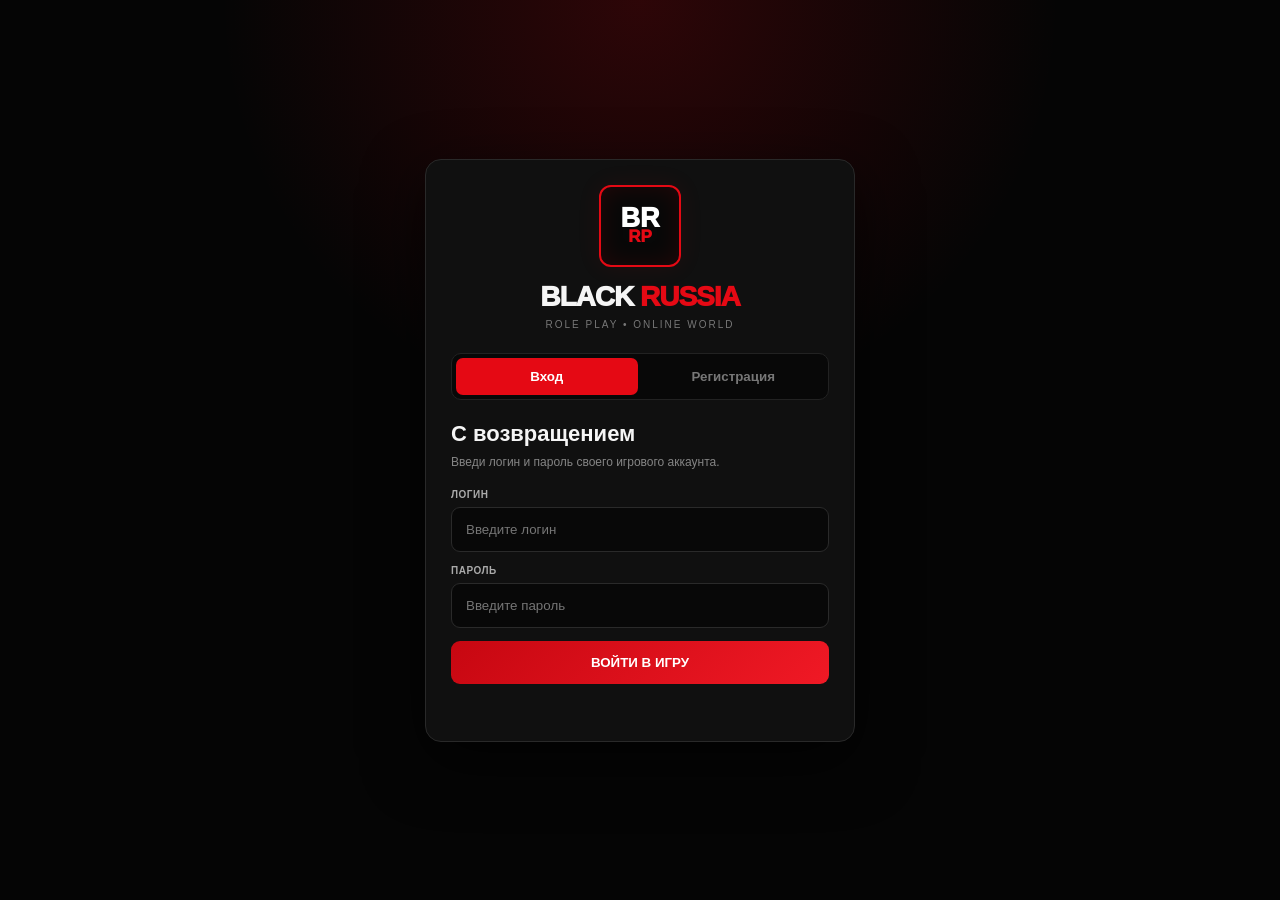
==== index.html @ b87235fe "Update index.html" ====
<!DOCTYPE html>
<html lang="ru">
<head>
<meta charset="UTF-8">
<meta name="viewport" content="width=device-width,initial-scale=1,maximum-scale=1,user-scalable=no">

<title>BLACK RUSSIA RP</title>

<style>
*{
    box-sizing:border-box;
    margin:0;
    padding:0;
    -webkit-tap-highlight-color:transparent
}

:root{
    --bg:#070707;
    --black:#0b0b0b;
    --panel:#111;
    --panel2:#171717;
    --panel3:#1d1d1d;
    --line:#292929;
    --red:#e50914;
    --red2:#ff2633;
    --white:#f5f5f5;
    --muted:#929292;
    --green:#31d47a;
    --yellow:#ffc928
}

body{
    font-family:Arial,Helvetica,sans-serif;
    background:#050505;
    color:var(--white);
    min-height:100vh
}

button,input{
    font-family:inherit
}

button{
    border:0;
    cursor:pointer
}

.hidden{
    display:none!important
}

/* ================= AUTH ================= */

#authScreen{
    min-height:100vh;
    display:flex;
    justify-content:center;
    align-items:center;
    padding:20px;

    background:
        radial-gradient(
            circle at 50% 0%,
            rgba(229,9,20,.18),
            transparent 38%
        ),
        #050505
}

.auth-box{
    width:100%;
    max-width:430px;
    padding:25px;

    background:#101010;
    border:1px solid #292929;
    border-radius:16px;

    box-shadow:0 20px 60px rgba(0,0,0,.65)
}

.logo-box{
    width:82px;
    height:82px;

    margin:0 auto 14px;

    display:flex;
    align-items:center;
    justify-content:center;

    border-radius:12px;

    background:#080808;
    border:2px solid var(--red);

    box-shadow:
        inset 0 0 25px rgba(229,9,20,.12),
        0 0 25px rgba(229,9,20,.08)
}

.logo-box div{
    text-align:center;
    line-height:.85
}

.logo-box .b{
    font-size:27px;
    font-weight:1000;
    color:#fff
}

.logo-box .r{
    font-size:17px;
    font-weight:1000;
    color:var(--red)
}

.logo{
    text-align:center;
    font-size:28px;
    font-weight:1000;
    letter-spacing:-1px
}

.logo span{
    color:var(--red)
}

.logo-sub{
    text-align:center;
    color:#777;
    font-size:10px;
    margin:6px 0 23px;
    letter-spacing:2px;
    text-transform:uppercase
}

.auth-tabs{
    display:flex;
    gap:5px;
    padding:4px;

    background:#080808;
    border:1px solid #222;
    border-radius:10px;

    margin-bottom:21px
}

.auth-tab{
    flex:1;
    padding:11px;

    border-radius:7px;

    background:transparent;
    color:#777;

    font-weight:800
}

.auth-tab.active{
    background:var(--red);
    color:#fff
}

.auth-title{
    font-size:22px;
    font-weight:900;
    margin-bottom:6px
}

.auth-desc{
    color:#858585;
    font-size:12px;
    line-height:1.5;
    margin-bottom:18px
}

.field{
    margin-bottom:13px
}

.field label{
    display:block;
    color:#aaa;
    font-size:10px;
    font-weight:bold;
    margin-bottom:7px;
    letter-spacing:.5px
}

.field input{
    width:100%;
    padding:14px;

    color:#fff;
    background:#080808;

    border:1px solid #2a2a2a;
    border-radius:9px;

    outline:none
}

.field input:focus{
    border-color:var(--red)
}

.primary-btn,
.secondary-btn{
    width:100%;
    color:#fff;
    border-radius:9px;
    font-weight:900
}

.primary-btn{
    padding:14px;
    background:linear-gradient(135deg,#c70711,#f01925)
}

.secondary-btn{
    padding:13px;
    background:#202020;
    border:1px solid #303030;
    font-weight:bold;
    margin-top:9px
}

.auth-message{
    min-height:20px;
    margin-top:12px;
    text-align:center;
    font-size:12px
}

/* ================= APP ================= */

#app{
    min-height:100vh;
    padding-bottom:76px
}

.topbar{
    height:62px;

    position:sticky;
    top:0;
    z-index:50;

    display:flex;
    align-items:center;
    justify-content:space-between;

    padding:0 13px;

    background:rgba(8,8,8,.96);
    border-bottom:1px solid #252525;

    backdrop-filter:blur(12px)
}

.top-logo{
    font-size:16px;
    font-weight:1000
}

.top-logo span{
    color:var(--red)
}

.server-status{
    display:flex;
    align-items:center;
    gap:6px;

    color:#888;
    font-size:10px
}

.online-dot{
    width:7px;
    height:7px;

    border-radius:50%;

    background:var(--green);

    box-shadow:0 0 8px var(--green)
}

.money-box{
    display:flex;
    gap:5px
}

.money{
    padding:6px 8px;

    background:#151515;
    border:1px solid #292929;
    border-radius:7px;

    font-size:9px;
    font-weight:bold
}

.money.cash{
    color:#53dd8a
}

.money.donate{
    color:var(--red2)
}

.page{
    display:none;

    max-width:1000px;
    margin:auto;
    padding:15px
}

.page.active{
    display:block
}

.page-title{
    font-size:25px;
    font-weight:1000
}

.page-subtitle{
    color:#777;
    font-size:11px;
    margin:4px 0 17px
}

.section-title{
    margin:21px 0 11px;
    font-size:16px;
    font-weight:900
}

/* ================= HOME ================= */

.hero{
    position:relative;
    overflow:hidden;

    padding:20px;

    background:
        linear-gradient(
            120deg,
            rgba(229,9,20,.16),
            transparent 55%
        ),
        #111;

    border:1px solid #292929;
    border-radius:14px
}

.hero:after{
    content:"RP";

    position:absolute;
    right:-10px;
    bottom:-35px;

    color:rgba(255,255,255,.025);

    font-size:120px;
    font-weight:1000
}

.hero-small{
    color:#777;
    font-size:10px;
    text-transform:uppercase;
    letter-spacing:1.3px
}

.hero-name{
    position:relative;
    z-index:1;

    margin:6px 0 10px;

    font-size:27px;
    font-weight:1000
}

.hero-name span{
    color:var(--red)
}

.stats-grid{
    display:grid;
    grid-template-columns:repeat(2,1fr);
    gap:9px;

    margin-top:12px
}

.stat-card{
    padding:14px;

    background:#111;
    border:1px solid #272727;
    border-radius:11px
}

.stat-label{
    color:#777;
    font-size:9px;
    margin-bottom:6px
}

.stat-value{
    font-size:17px;
    font-weight:900
}

.progress{
    height:5px;
    overflow:hidden;

    background:#292929;
    border-radius:20px;

    margin-top:9px
}

.progress div{
    width:0;
    height:100%;

    background:linear-gradient(
        90deg,
        #b90912,
        #ff2835
    )
}

.quick-grid{
    display:grid;
    grid-template-columns:repeat(3,1fr);
    gap:8px
}

.quick{
    padding:14px 6px;

    color:#fff;

    background:#111;
    border:1px solid #272727;
    border-radius:11px
}

.quick-icon{
    font-size:22px;
    margin-bottom:6px
}

.quick-name{
    font-size:10px;
    font-weight:bold
}

/* ================= CARDS ================= */

.cards{
    display:grid;
    grid-template-columns:repeat(2,1fr);
    gap:10px
}

.card{
    padding:15px;

    background:#111;
    border:1px solid #292929;
    border-radius:12px
}

.card-title{
    font-size:15px;
    font-weight:900
}

.card-desc{
    color:#777;
    font-size:11px;
    line-height:1.45;
    margin:7px 0 12px
}

.card-btn{
    width:100%;
    padding:10px;

    color:#fff;
    background:#222;

    border-radius:8px;

    font-size:11px;
    font-weight:bold
}

.card-btn.red{
    background:var(--red)
}

/* ================= GARAGE / SHOP ================= */

.car{
    margin-bottom:10px;
    overflow:hidden;

    background:#111;
    border:1px solid #292929;
    border-radius:13px
}

.car-image{
    height:125px;

    display:flex;
    align-items:center;
    justify-content:center;

    background:
        radial-gradient(
            circle,
            #353535,
            #161616 50%,
            #0b0b0b
        );

    font-size:65px
}

.car-body{
    padding:14px
}

.car-name{
    font-size:17px;
    font-weight:900
}

.car-meta{
    color:#777;
    font-size:10px;
    margin-top:5px
}

.car-buttons{
    display:flex;
    gap:6px;
    margin-top:11px
}

.car-buttons button{
    flex:1;
    padding:9px;

    color:#fff;
    background:#202020;

    border-radius:7px;

    font-size:10px;
    font-weight:bold
}

.shop-grid,
.case-grid,
.donate-grid{
    display:grid;
    grid-template-columns:repeat(2,1fr);
    gap:9px
}

.item{
    text-align:center;

    padding:15px;

    background:#111;
    border:1px solid #292929;
    border-radius:12px
}

.item-icon{
    font-size:34px
}

.item-name{
    margin-top:7px;
    font-size:12px;
    font-weight:900
}

.item-price{
    color:#55dc89;
    font-size:11px;
    margin:7px 0
}

.buy{
    width:100%;
    padding:9px;

    background:var(--red);
    color:#fff;

    border-radius:7px;

    font-size:10px;
    font-weight:900
}

/* ================= DONATE ================= */

.donate-banner{
    padding:24px;
    text-align:center;

    background:
        radial-gradient(
            circle,
            rgba(229,9,20,.18),
            transparent 65%
        ),
        #111;

    border:1px solid #432020;
    border-radius:14px
}

.donate-title{
    font-size:29px;
    font-weight:1000
}

.donate-title span{
    color:var(--red)
}

.donate-sub{
    color:#777;
    font-size:11px;
    margin-top:5px
}

.donate-grid{
    margin-top:12px
}

.donate-card{
    padding:17px;
    text-align:center;

    background:#111;
    border:1px solid #292929;
    border-radius:12px
}

.donate-card strong{
    display:block;
    color:var(--red);
    font-size:20px
}

.donate-card span{
    display:block;
    color:#777;
    font-size:10px;
    margin:5px 0 10px
}

.donate-card button,
.case button{
    width:100%;
    padding:9px;

    background:var(--red);
    color:#fff;

    border-radius:7px;

    font-size:10px;
    font-weight:900
}

/* ================= CASES ================= */

.case{
    padding:17px;
    text-align:center;

    background:
        linear-gradient(
            145deg,
            rgba(229,9,20,.09),
            transparent
        ),
        #111;

    border:1px solid #3b2222;
    border-radius:13px
}

.case-icon{
    font-size:42px
}

.case-name{
    font-size:14px;
    font-weight:900;
    margin:7px 0
}

.case-price{
    color:var(--red);
    font-size:11px;
    margin-bottom:10px
}

.case button{
    padding:10px;
    border-radius:8px
}

/* ================= MAP ================= */

.map{
    height:430px;

    position:relative;
    overflow:hidden;

    border:1px solid #292929;
    border-radius:14px;

    background:
        linear-gradient(
            30deg,
            transparent 48%,
            #292929 49%,
            #292929 51%,
            transparent 52%
        ),
        linear-gradient(
            -30deg,
            transparent 48%,
            #292929 49%,
            #292929 51%,
            transparent 52%
        ),
        #111;

    background-size:90px 90px
}

.map-road{
    position:absolute;

    background:#363636;
    border:2px solid #484848
}

.road1{
    width:130%;
    height:34px;
    left:-10%;
    top:43%;
    transform:rotate(-12deg)
}

.road2{
    width:34px;
    height:130%;
    left:47%;
    top:-10%;
    transform:rotate(7deg)
}

.map-point{
    position:absolute;

    width:42px;
    height:42px;

    display:flex;
    align-items:center;
    justify-content:center;

    border-radius:50%;

    background:var(--red);
    border:3px solid #080808;

    font-size:18px;

    box-shadow:0 4px 15px #000
}

.point1{left:18%;top:23%}
.point2{left:65%;top:25%}
.point3{left:29%;top:67%}
.point4{left:73%;top:69%}
.point5{left:46%;top:45%}

/* ================= CHAT ================= */

.chat-box{
    overflow:hidden;

    background:#0e0e0e;
    border:1px solid #292929;
    border-radius:13px
}

.chat-messages{
    height:430px;
    overflow-y:auto;
    padding:12px
}

.message{
    margin-bottom:10px
}

.message-name{
    color:var(--red);
    font-size:10px;
    font-weight:900
}

.message-text{
    display:inline-block;

    margin-top:3px;
    padding:8px 10px;

    background:#1a1a1a;

    border-radius:8px;

    font-size:11px
}

.chat-input{
    display:flex;
    gap:7px;
    padding:9px;

    border-top:1px solid #292929
}

.chat-input input{
    flex:1;
    min-width:0;

    padding:11px;

    color:#fff;
    background:#181818;

    border:1px solid #292929;
    border-radius:8px;

    outline:none
}

.chat-input button{
    width:48px;

    background:var(--red);
    color:#fff;

    border-radius:8px
}

/* ================= ONLINE ================= */

.online-card{
    display:flex;
    align-items:center;
    gap:11px;

    padding:12px;
    margin-bottom:7px;

    background:#111;
    border:1px solid #292929;
    border-radius:11px
}

.avatar{
    width:42px;
    height:42px;

    display:flex;
    align-items:center;
    justify-content:center;

    background:#202020;
    border-radius:50%;
    border:1px solid #3a3a3a;

    font-weight:900
}

.online-info{
    flex:1
}

.online-name{
    font-size:12px;
    font-weight:900
}

.online-status{
    color:var(--green);
    font-size:9px;
    margin-top:3px
}

.level{
    padding:5px 7px;

    background:#202020;
    color:#bbb;

    border-radius:6px;

    font-size:9px
}

/* ================= PROFILE ================= */

.profile-head{
    padding:20px;
    text-align:center;

    background:#111;
    border:1px solid #292929;
    border-radius:14px
}

.big-avatar{
    width:82px;
    height:82px;

    display:flex;
    align-items:center;
    justify-content:center;

    margin:auto;

    border-radius:50%;

    background:#202020;
    border:2px solid var(--red);

    font-size:30px;
    font-weight:1000
}

.profile-name{
    margin-top:10px;

    font-size:21px;
    font-weight:1000
}

.profile-id{
    color:#777;
    font-size:10px;
    margin-top:4px
}

.profile-row{
    display:flex;
    justify-content:space-between;

    padding:12px 0;

    border-bottom:1px solid #292929;

    font-size:12px
}

.profile-row:last-child{
    border-bottom:0
}

.profile-row span:last-child{
    color:#ccc
}

/* ================= NAV ================= */

.bottom-nav{
    position:fixed;
    bottom:0;
    left:0;
    right:0;

    z-index:100;

    height:68px;

    display:flex;
    justify-content:space-around;

    background:rgba(8,8,8,.98);
    border-top:1px solid #292929;

    backdrop-filter:blur(15px)
}

.nav-btn{
    flex:1;
    max-width:100px;

    display:flex;
    flex-direction:column;
    align-items:center;
    justify-content:center;
    gap:4px;

    background:transparent;
    color:#666;

    font-size:9px;
    font-weight:bold
}

.nav-icon{
    font-size:19px
}

.nav-btn.active{
    color:var(--red)
}

/* ================= MODAL / TOAST ================= */

.modal{
    position:fixed;
    inset:0;

    z-index:300;

    display:flex;
    align-items:flex-end;
    justify-content:center;

    padding:10px;

    background:rgba(0,0,0,.78)
}

.modal-box{
    width:100%;
    max-width:500px;
    max-height:85vh;
    overflow:auto;

    padding:20px;

    background:#121212;
    border:1px solid #363636;

    border-radius:17px 17px 9px 9px
}

.close{
    float:right;

    width:30px;
    height:30px;

    color:#fff;
    background:#292929;

    border-radius:50%
}

.modal-title{
    font-size:19px;
    font-weight:900;
    margin-bottom:8px
}

.modal-text{
    color:#888;
    font-size:11px;
    line-height:1.5;
    white-space:pre-line;
    margin-bottom:15px
}

.toast{
    position:fixed;

    left:50%;
    bottom:80px;
    z-index:500;

    transform:translateX(-50%) translateY(20px);

    padding:11px 15px;

    color:#fff;
    background:#191919;

    border:1px solid #383838;
    border-radius:9px;

    font-size:11px;

    opacity:0;
    pointer-events:none;

    transition:.25s
}

.toast.show{
    opacity:1;
    transform:translateX(-50%) translateY(0)
}

/* ================= DESKTOP ================= */

@media(min-width:700px){

    .bottom-nav{
        left:50%;
        right:auto;

        width:650px;

        transform:translateX(-50%);

        border:1px solid #292929;
        border-bottom:0;

        border-radius:13px 13px 0 0
    }

    .stats-grid{
        grid-template-columns:repeat(4,1fr)
    }

    .quick-grid{
        grid-template-columns:repeat(4,1fr)
    }

    .shop-grid,
    .case-grid{
        grid-template-columns:repeat(4,1fr)
    }
}
</style>
</head>

<body>

<!-- ================= AUTH ================= -->

<section id="authScreen">

<div class="auth-box">

<div class="logo-box">
    <div>
        <div class="b">BR</div>
        <div class="r">RP</div>
    </div>
</div>

<div class="logo">
    BLACK <span>RUSSIA</span>
</div>

<div class="logo-sub">
    Role Play • Online World
</div>

<div class="auth-tabs">

<button
    class="auth-tab active"
    id="loginTab"
    onclick="switchAuth('login')">
    Вход
</button>

<button
    class="auth-tab"
    id="registerTab"
    onclick="switchAuth('register')">
    Регистрация
</button>

</div>

<div id="loginForm">

<div class="auth-title">
    С возвращением
</div>

<div class="auth-desc">
    Введи логин и пароль своего игрового аккаунта.
</div>

<div class="field">
<label>ЛОГИН</label>
<input
    id="loginUsername"
    autocomplete="username"
    placeholder="Введите логин">
</div>

<div class="field">
<label>ПАРОЛЬ</label>
<input
    id="loginPassword"
    type="password"
    autocomplete="current-password"
    placeholder="Введите пароль">
</div>

<button
    class="primary-btn"
    onclick="loginAccount()">
    ВОЙТИ В ИГРУ
</button>

<div
    class="auth-message"
    id="loginMessage">
</div>

</div>

<div id="registerForm" class="hidden">

<div class="auth-title">
    Новый аккаунт
</div>

<div class="auth-desc">
    Укажи уникальный логин, настоящую почту и пароль.
    Каждый игрок получает отдельный профиль.
</div>

<div class="field">
<label>ИГРОВОЙ ЛОГИН</label>
<input
    id="regUsername"
    autocomplete="username"
    placeholder="Игровой ник">
</div>

<div class="field">
<label>ПОЧТА</label>
<input
    id="regEmail"
    type="email"
    autocomplete="email"
    placeholder="example@mail.com">
</div>

<div class="field">
<label>ПАРОЛЬ</label>
<input
    id="regPassword"
    type="password"
    autocomplete="new-password"
    placeholder="Минимум 6 символов">
</div>

<button
    class="primary-btn"
    onclick="registerAccount()">
    СОЗДАТЬ АККАУНТ
</button>

<div
    class="auth-message"
    id="registerMessage">
</div>

</div>

</div>
</section>


<!-- ================= APP ================= -->

<section id="app" class="hidden">

<header class="topbar">

<div class="top-logo">
    BLACK <span>RUSSIA</span>
</div>

<div class="server-status">
    <div class="online-dot"></div>
    <span id="onlineCount">0 онлайн</span>
</div>

<div class="money-box">

<div
    class="money cash"
    id="topCash">
    ₽ 0
</div>

<div
    class="money donate"
    id="topDonate">
    ♦ 0
</div>

</div>

</header>


<!-- ================= HOME ================= -->

<main
    id="homePage"
    class="page active">

<div class="hero">

<div class="hero-small">
    ДОБРО ПОЖАЛОВАТЬ НА СЕРВЕР
</div>

<div class="hero-name">
    <span id="homeName">Player</span>
</div>

<div class="hero-small">
    ТВОЯ ИСТОРИЯ НАЧИНАЕТСЯ ЗДЕСЬ
</div>

</div>


<div class="stats-grid">

<div class="stat-card">
<div class="stat-label">УРОВЕНЬ</div>
<div class="stat-value" id="homeLevel">1</div>

<div class="progress">
<div id="homeXpBar"></div>
</div>

</div>

<div class="stat-card">
<div class="stat-label">ОПЫТ</div>
<div class="stat-value" id="homeXP">0 XP</div>
</div>

<div class="stat-card">
<div class="stat-label">НАЛИЧНЫЕ</div>
<div class="stat-value" id="homeCash">₽ 0</div>
</div>

<div class="stat-card">
<div class="stat-label">БАНК</div>
<div class="stat-value" id="homeBank">₽ 0</div>
</div>

</div>


<div class="section-title">
    Быстрый доступ
</div>


<div class="quick-grid">

<!-- РАБОТЫ -->

<button
    class="quick"
    onclick="window.location.href='jobs.html'">

<div class="quick-icon">
    💼
</div>

<div class="quick-name">
    Работы
</div>

</button>


<!-- ГАРАЖ -->

<button
    class="quick"
    onclick="openPage('garage')">

<div class="quick-icon">
    🚗
</div>

<div class="quick-name">
    Гараж
</div>

</button>


<!-- МАГАЗИН -->

<button
    class="quick"
    onclick="openPage('shop')">

<div class="quick-icon">
    🏪
</div>

<div class="quick-name">
    Магазин
</div>

</button>


<!-- КАРТА -->

<button
    class="quick"
    onclick="openPage('map')">

<div class="quick-icon">
    🗺️
</div>

<div class="quick-name">
    Карта
</div>

</button>


<!-- КЕЙСЫ -->

<button
    class="quick"
    onclick="openPage('cases')">

<div class="quick-icon">
    🎁
</div>

<div class="quick-name">
    Кейсы
</div>

</button>


<!-- ЧАТ -->

<button
    class="quick"
    onclick="openPage('chat')">

<div class="quick-icon">
    💬
</div>

<div class="quick-name">
    Чат
</div>

</button>


<!-- КАЗИНО -->

<button
    class="quick"
    onclick="window.location.href='casino.html'">

<div class="quick-icon">
    🎰
</div>

<div class="quick-name">
    Казино
</div>

</button>

</div>


<div class="section-title">
    Твой прогресс
</div>

<div class="card">

<div class="card-title">
    Следующий уровень
</div>

<div class="card-desc">
    Работай, выполняй задания и участвуй в жизни города.
</div>

<div class="progress">
    <div id="bigXpBar"></div>
</div>

<div
    id="xpText"
    style="margin-top:8px;color:#777;font-size:10px">
    0 / 100 XP
</div>

</div>

</main>


<!-- ================= GARAGE ================= -->

<main
    id="garagePage"
    class="page">

<div class="page-title">
    Гараж
</div>

<div class="page-subtitle">
    Транспорт твоего персонажа.
</div>

<div id="garageContainer"></div>

</main>


<!-- ================= SHOP ================= -->

<main
    id="shopPage"
    class="page">

<div class="page-title">
    Магазин
</div>

<div class="page-subtitle">
    Предметы и полезные вещи.
</div>

<div
    class="shop-grid"
    id="shopContainer">
</div>

</main>


<!-- ================= MAP ================= -->

<main
    id="mapPage"
    class="page">

<div class="page-title">
    Карта города
</div>

<div class="page-subtitle">
    Основные места игрового мира.
</div>

<div class="map">

<div class="map-road road1"></div>
<div class="map-road road2"></div>

<button
    class="map-point point1"
    onclick="toast('🏦 Банк')">
    🏦
</button>

<button
    class="map-point point2"
    onclick="toast('🚗 Автосалон')">
    🚗
</button>

<button
    class="map-point point3"
    onclick="toast('💼 Центр занятости')">
    💼
</button>

<button
    class="map-point point4"
    onclick="toast('🎁 Игровой центр')">
    🎁
</button>

<button
    class="map-point point5"
    onclick="toast('🏙️ Центральная площадь')">
    🏙️
</button>

</div>

</main>


<!-- ================= CASES ================= -->

<main
    id="casesPage"
    class="page">

<div class="page-title">
    Кейсы
</div>

<div class="page-subtitle">
    Открывай кейсы за донат.
</div>

<div class="case-grid">

<div class="case">

<div class="case-icon">
    🎁
</div>

<div class="case-name">
    Обычный кейс
</div>

<div class="case-price">
    ♦ 10
</div>

<button onclick="openCase(10,'Обычный кейс')">
    ОТКРЫТЬ
</button>

</div>


<div class="case">

<div class="case-icon">
    🔥
</div>

<div class="case-name">
    Премиум кейс
</div>

<div class="case-price">
    ♦ 25
</div>

<button onclick="openCase(25,'Премиум кейс')">
    ОТКРЫТЬ
</button>

</div>


<div class="case">

<div class="case-icon">
    👑
</div>

<div class="case-name">
    VIP кейс
</div>

<div class="case-price">
    ♦ 50
</div>

<button onclick="openCase(50,'VIP кейс')">
    ОТКРЫТЬ
</button>

</div>


<div class="case">

<div class="case-icon">
    💎
</div>

<div class="case-name">
    Алмазный кейс
</div>

<div class="case-price">
    ♦ 100
</div>

<button onclick="openCase(100,'Алмазный кейс')">
    ОТКРЫТЬ
</button>

</div>

</div>

</main>


<!-- ================= DONATE ================= -->

<main
    id="donatePage"
    class="page">

<div class="page-title">
    Донат
</div>

<div class="page-subtitle">
    Премиальная валюта сервера.
</div>

<div class="donate-banner">

<div class="donate-title">
    BLACK <span>DONATE</span>
</div>

<div class="donate-sub">
    Текущий баланс:
    <b id="donateBalance">0</b> ♦
</div>

</div>

<div class="donate-grid">

<div class="donate-card">
<strong>♦ 100</strong>
<span>Стартовый набор</span>
<button onclick="buyDonate(100)">
    ПОЛУЧИТЬ
</button>
</div>

<div class="donate-card">
<strong>♦ 500</strong>
<span>Большой набор</span>
<button onclick="buyDonate(500)">
    ПОЛУЧИТЬ
</button>
</div>

<div class="donate-card">
<strong>♦ 1000</strong>
<span>Премиум набор</span>
<button onclick="buyDonate(1000)">
    ПОЛУЧИТЬ
</button>
</div>

<div class="donate-card">
<strong>♦ 5000</strong>
<span>VIP набор</span>
<button onclick="buyDonate(5000)">
    ПОЛУЧИТЬ
</button>
</div>

</div>

</main>


<!-- ================= CHAT ================= -->

<main
    id="chatPage"
    class="page">

<div class="page-title">
    Общий чат
</div>

<div class="page-subtitle">
    Сообщения игроков сервера.
</div>

<div class="chat-box">

<div
    class="chat-messages"
    id="chatMessages">
</div>

<div class="chat-input">

<input
    id="chatInput"
    maxlength="150"
    placeholder="Написать сообщение..."
    onkeydown="if(event.key==='Enter')sendChat()">

<button onclick="sendChat()">
    ➤
</button>

</div>

</div>

</main>


<!-- ================= ONLINE ================= -->

<main
    id="onlinePage"
    class="page">

<div class="page-title">
    Игроки онлайн
</div>

<div class="page-subtitle">
    Игроки, которые сейчас находятся на сервере.
</div>

<div id="onlineContainer"></div>

</main>


<!-- ================= PROFILE ================= -->

<main
    id="profilePage"
    class="page">

<div class="page-title">
    Профиль
</div>

<div class="page-subtitle">
    Информация о персонаже.
</div>

<div class="profile-head">

<div
    class="big-avatar"
    id="profileAvatar">
    P
</div>

<div
    class="profile-name"
    id="profileName">
    Player
</div>

<div
    class="profile-id"
    id="profileId">
    ID
</div>

<div
    class="profile-row"
    style="margin-top:15px">

<span>Уровень</span>
<span id="profileLevel">1</span>

</div>

<div class="profile-row">
<span>Опыт</span>
<span id="profileXP">0 XP</span>
</div>

<div class="profile-row">
<span>Наличные</span>
<span id="profileCash">₽ 0</span>
</div>

<div class="profile-row">
<span>Банк</span>
<span id="profileBank">₽ 0</span>
</div>

<div class="profile-row">
<span>Донат</span>
<span id="profileDonate">♦ 0</span>
</div>

<div class="profile-row">
<span>Работа</span>
<span id="profileJob">Безработный</span>
</div>

<div class="profile-row">
<span>Регистрация</span>
<span id="profileDate">—</span>
</div>

</div>

<button
    class="secondary-btn"
    onclick="logout()"
    style="margin-top:12px">

    ВЫЙТИ ИЗ АККАУНТА

</button>

</main>


<!-- ================= BOTTOM NAV ================= -->

<nav class="bottom-nav">

<button
    class="nav-btn active"
    data-page="home"
    onclick="openPage('home')">

<div class="nav-icon">
    🏠
</div>

Главная

</button>


<!-- РАБОТЫ ОТДЕЛЬНО -->

<button
    class="nav-btn"
    onclick="window.location.href='jobs.html'">

<div class="nav-icon">
    💼
</div>

Работа

</button>


<button
    class="nav-btn"
    data-page="garage"
    onclick="openPage('garage')">

<div class="nav-icon">
    🚗
</div>

Гараж

</button>


<button
    class="nav-btn"
    data-page="chat"
    onclick="openPage('chat')">

<div class="nav-icon">
    💬
</div>

Чат

</button>


<button
    class="nav-btn"
    data-page="profile"
    onclick="openPage('profile')">

<div class="nav-icon">
    👤
</div>

Профиль

</button>

</nav>

</section>


<!-- ================= MODAL ================= -->

<div
    id="modal"
    class="modal hidden"
    onclick="if(event.target===this)closeModal()">

<div class="modal-box">

<button
    class="close"
    onclick="closeModal()">
    ×
</button>

<div
    class="modal-title"
    id="modalTitle">
    Информация
</div>

<div
    class="modal-text"
    id="modalText">
</div>

<button
    class="primary-btn"
    onclick="closeModal()">

    ПОНЯТНО

</button>

</div>

</div>


<div
    class="toast"
    id="toast">
    Готово
</div>


<script>

/* ================= SUPABASE ================= */

const SUPABASE_URL =
"https://qzswnoeglovfpgrzpnio.supabase.co";

const SUPABASE_KEY =
"sb_publishable_k_mSqLmEL-OMvM5x7slx7w_EqR0HXqY";


let currentUser = null;
let currentAuthUser = null;
let chatChannel = null;
let toastTimer = null;


/* ================= FETCH ================= */

async function supabaseFetch(path,options={}){

    const r = await fetch(
        SUPABASE_URL + path,
        {
            ...options,

            headers:{
                apikey:SUPABASE_KEY,
                Authorization:"Bearer "+SUPABASE_KEY,
                "Content-Type":"application/json",
                ...(options.headers||{})
            }
        }
    );

    const t = await r.text();

    let d = null;

    try{
        d = t ? JSON.parse(t) : null;
    }catch(e){
        d = t;
    }

    if(!r.ok){

        throw new Error(
            typeof d === "string"
            ? d
            : JSON.stringify(d)
        );

    }

    return d;
}


/* ================= REGISTER ================= */

async function registerAccount(){

    const username =
        document.getElementById("regUsername").value.trim();

    const email =
        document.getElementById("regEmail").value.trim();

    const password =
        document.getElementById("regPassword").value;

    const message =
        document.getElementById("registerMessage");

    message.style.color="#ff4b55";

    message.textContent="Создаём аккаунт...";


    if(username.length<3)
        return message.textContent=
        "Логин должен содержать минимум 3 символа.";


    if(!/^[a-zA-Z0-9_]+$/.test(username))
        return message.textContent=
        "Логин: только латинские буквы, цифры и _.";


    if(!email.includes("@"))
        return message.textContent=
        "Введите настоящую почту.";


    if(password.length<6)
        return message.textContent=
        "Пароль должен содержать минимум 6 символов.";


    try{

        const e =
        await supabaseFetch(
            "/rest/v1/profiles?select=id&username=ilike."
            +encodeURIComponent(username)
            +"&limit=1"
        );


        if(e?.length)
            return message.textContent=
            "Такой игровой логин уже занят.";


        const r =
        await supabaseFetch(
            "/auth/v1/signup",
            {
                method:"POST",

                headers:{
                    apikey:SUPABASE_KEY,
                    Authorization:"Bearer "+SUPABASE_KEY
                },

                body:JSON.stringify({
                    email,
                    password,
                    data:{
                        username
                    }
                })
            }
        );


        if(r?.access_token){

            saveSession(
                r.access_token,
                r.refresh_token
            );

            message.style.color="var(--green)";
            message.textContent="Аккаунт создан!";

            return loadSession();

        }


        message.style.color="#ffc928";

        message.textContent=
        "Аккаунт создан. Проверь почту для подтверждения.";

    }catch(e){

        console.error(e);

        message.textContent=
        "Ошибка регистрации: "
        +cleanError(e.message);

    }

}


/* ================= LOGIN ================= */

async function loginAccount(){

    const username =
        document.getElementById("loginUsername").value.trim();

    const password =
        document.getElementById("loginPassword").value;

    const message =
        document.getElementById("loginMessage");


    message.style.color="#ff4b55";


    if(!username||!password)
        return message.textContent=
        "Введите логин и пароль.";


    message.textContent="Выполняется вход...";


    try{

        const r =
        await supabaseFetch(
            "/rest/v1/rpc/get_login_email",
            {
                method:"POST",

                body:JSON.stringify({
                    p_username:username
                })
            }
        );


        if(!r)
            return message.textContent=
            "Аккаунт с таким логином не найден.";


        const email =
            typeof r==="string"
            ? r
            : r.email;


        if(!email)
            return message.textContent=
            "Не удалось найти почту аккаунта.";


        const a =
        await supabaseFetch(
            "/auth/v1/token?grant_type=password",
            {
                method:"POST",

                headers:{
                    apikey:SUPABASE_KEY,
                    Authorization:"Bearer "+SUPABASE_KEY
                },

                body:JSON.stringify({
                    email,
                    password
                })
            }
        );


        if(!a.access_token)
            return message.textContent=
            "Не удалось выполнить вход.";


        saveSession(
            a.access_token,
            a.refresh_token
        );


        message.style.color="var(--green)";
        message.textContent="Вход выполнен.";


        await loadSession();

    }catch(e){

        console.error(e);

        message.textContent=
        "Ошибка входа: "
        +cleanError(e.message);

    }

}


/* ================= SESSION ================= */

function saveSession(a,r){

    localStorage.setItem(
        "brp_access_token",
        a||""
    );

    localStorage.setItem(
        "brp_refresh_token",
        r||""
    );

}


function clearSession(){

    localStorage.removeItem(
        "brp_access_token"
    );

    localStorage.removeItem(
        "brp_refresh_token"
    );

}


/* ================= LOAD SESSION ================= */

async function loadSession(){

    const token =
        localStorage.getItem(
            "brp_access_token"
        );


    if(!token)
        return showAuth();


    try{

        currentAuthUser =
        await supabaseFetch(
            "/auth/v1/user",
            {
                headers:{
                    apikey:SUPABASE_KEY,
                    Authorization:"Bearer "+token
                }
            }
        );


        await loadProfile();

        showApp();

        startRealtime();

    }catch(e){

        console.error(e);

        clearSession();

        showAuth();

    }

}


/* ================= PROFILE ================= */

async function loadProfile(){

    const token =
        localStorage.getItem(
            "brp_access_token"
        );


    const rows =
        await supabaseFetch(
            "/rest/v1/profiles?id=eq."
            +encodeURIComponent(currentAuthUser.id)
            +"&select=*",
            {
                headers:{
                    apikey:SUPABASE_KEY,
                    Authorization:"Bearer "+token
                }
            }
        );


    if(!rows?.length)
        throw new Error(
            "Профиль игрока не найден."
        );


    currentUser=rows[0];

    renderAll();

}


async function refreshProfile(){

    if(!currentAuthUser)
        return;


    try{

        await loadProfile();

    }catch(e){

        console.error(e);

    }

}


/* ================= AUTH UI ================= */

function showAuth(){

    document
        .getElementById("authScreen")
        .classList.remove("hidden");

    document
        .getElementById("app")
        .classList.add("hidden");

}


function showApp(){

    document
        .getElementById("authScreen")
        .classList.add("hidden");

    document
        .getElementById("app")
        .classList.remove("hidden");

}


function switchAuth(type){

    const l =
        document.getElementById("loginForm");

    const r =
        document.getElementById("registerForm");

    const lt =
        document.getElementById("loginTab");

    const rt =
        document.getElementById("registerTab");

    const x =
        type==="login";


    l.classList.toggle("hidden",!x);
    r.classList.toggle("hidden",x);

    lt.classList.toggle("active",x);
    rt.classList.toggle("active",!x);

}


/* ================= RENDER ================= */

function renderAll(){

    if(!currentUser)
        return;


    const p=currentUser;


    const set=(id,v)=>{

        const e =
            document.getElementById(id);

        if(e)
            e.textContent=v;

    };


    set("homeName",p.username);

    set("homeLevel",p.level);

    set("homeXP",p.xp+" XP");

    set("homeCash",money(p.cash));

    set("homeBank",money(p.bank));


    set(
        "topCash",
        "₽ "+number(p.cash)
    );

    set(
        "topDonate",
        "♦ "+number(p.donate)
    );


    set(
        "profileName",
        p.username
    );


    set(
        "profileAvatar",
        p.username.charAt(0).toUpperCase()
    );


    set(
        "profileId",
        "ID: "+p.id
    );


    set(
        "profileLevel",
        p.level
    );


    set(
        "profileXP",
        p.xp+" XP"
    );


    set(
        "profileCash",
        money(p.cash)
    );


    set(
        "profileBank",
        money(p.bank)
    );


    set(
        "profileDonate",
        "♦ "+number(p.donate)
    );


    set(
        "profileJob",
        p.job||"Безработный"
    );


    set(
        "profileDate",
        p.created_at
        ?new Date(p.created_at)
            .toLocaleDateString("ru-RU")
        :"—"
    );


    set(
        "donateBalance",
        number(p.donate)
    );


    const need =
        xpForLevel(
            Number(p.level)
        );


    const percent =
        Math.min(
            100,
            Number(p.xp)/need*100
        );


    document
        .getElementById("homeXpBar")
        .style.width=percent+"%";


    document
        .getElementById("bigXpBar")
        .style.width=percent+"%";


    set(
        "xpText",
        p.xp+" / "+need+" XP"
    );


    renderGarage();

    renderShop();

}


const number =
v=>Number(v||0)
    .toLocaleString("ru-RU");


const money =
v=>"₽ "+number(v);


const xpForLevel =
l=>100+(l-1)*75;


/* ================= GARAGE ================= */

function renderGarage(){

    const c =
        document.getElementById(
            "garageContainer"
        );


    if(!c)
        return;


    const cars=[
        ["Lada Priora","🚘",87,96],
        ["VAZ 2107","🚗",62,91]
    ];


    c.innerHTML="";


    cars.forEach(x=>{

        const d =
            document.createElement("div");


        d.className="car";


        d.innerHTML=`

<div class="car-image">
    ${x[1]}
</div>

<div class="car-body">

<div class="car-name">
    ${x[0]}
</div>

<div class="car-meta">
    Топливо: ${x[2]}%
    ·
    Состояние: ${x[3]}%
</div>

<div class="car-buttons">

<button
    onclick="toast('⛽ Автомобиль заправлен')">
    ⛽ Заправить
</button>

<button
    onclick="toast('🔧 Автомобиль исправен')">
    🔧 Ремонт
</button>

<button
    onclick="toast('🚗 Вы выехали в город')">
    🚗 Ехать
</button>

</div>

</div>

`;


        c.appendChild(d);

    });

}


/* ================= SHOP ================= */

const shopItems=[

    ["🍔","Бургер",350],
    ["🥤","Газировка",180],
    ["☕","Кофе",250],
    ["📱","Телефон",12500],
    ["🎧","Наушники",6500],
    ["🧰","Ремкомплект",3200],
    ["🎒","Рюкзак",4500],
    ["🧥","Куртка",7200]

];


function renderShop(){

    const c =
        document.getElementById(
            "shopContainer"
        );


    if(!c)
        return;


    c.innerHTML="";


    shopItems.forEach((x,i)=>{

        const d =
            document.createElement("div");


        d.className="item";


        d.innerHTML=`

<div class="item-icon">
    ${x[0]}
</div>

<div class="item-name">
    ${x[1]}
</div>

<div class="item-price">
    ₽${number(x[2])}
</div>

<button
    class="buy"
    onclick="buyItem(${i})">
    КУПИТЬ
</button>

`;


        c.appendChild(d);

    });

}


function buyItem(i){

    const x=shopItems[i];

    if(!x)
        return;


    if(Number(currentUser.cash)<x[2])
        return toast(
            "Недостаточно денег."
        );


    toast(
        x[0]+" "+x[1]+" добавлен."
    );

}


/* ================= DONATE ================= */

function buyDonate(){

    openModal(
        "♦ Донат",

        "Платёжная система ещё не подключена.\n\n"+
        "Сейчас это интерфейс донат-магазина. "+
        "Реальную оплату подключим отдельно через платёжный сервис."
    );

}


/* ================= CASES ================= */

function openCase(price,name){

    if(
        Number(currentUser.donate)<price
    )
        return toast(
            "Недостаточно доната."
        );


    const rewards=[

        ["50 000 ₽",50000],
        ["25 000 ₽",25000],
        ["10 000 ₽",10000],
        ["5 000 ₽",5000],
        ["100 ♦",0],
        ["Особый приз",100000]

    ];


    const r =
        rewards[
            Math.floor(
                Math.random()*rewards.length
            )
        ];


    openModal(
        "🎁 "+name,

        "Кейс открыт!\n\n"+
        "Выпало:\n"+
        r[0]+
        "\n\n"+
        "Серверная выдача награды будет добавлена отдельной RPC."
    );

}


/* ================= CHAT ================= */

async function loadChat(){

    const token =
        localStorage.getItem(
            "brp_access_token"
        );


    try{

        renderChat(

            await supabaseFetch(
                "/rest/v1/chat_messages?select=*&order=created_at.asc&limit=100",
                {
                    headers:{
                        apikey:SUPABASE_KEY,
                        Authorization:"Bearer "+token
                    }
                }
            )||[]

        );

    }catch(e){

        console.error(
            "Chat load:",
            e
        );

        renderChat([]);

    }

}


function renderChat(messages){

    const b =
        document.getElementById(
            "chatMessages"
        );


    if(!b)
        return;


    b.innerHTML="";


    if(!messages.length){

        b.innerHTML=`

<div class="message">

<div class="message-name">
    SERVER
</div>

<div class="message-text">
    Добро пожаловать в общий чат!
</div>

</div>

`;

        return;

    }


    messages.forEach(m=>{

        const d =
            document.createElement("div");


        d.className="message";


        d.innerHTML=`

<div class="message-name">
    ${escapeHTML(m.username||"Player")}
</div>

<div class="message-text">
    ${escapeHTML(m.message||m.text||"")}
</div>

`;


        b.appendChild(d);

    });


    b.scrollTop=b.scrollHeight;

}


async function sendChat(){

    const i =
        document.getElementById(
            "chatInput"
        );


    const text =
        i.value.trim();


    if(!text||text.length>150)
        return;


    try{

        await supabaseFetch(
            "/rest/v1/chat_messages",
            {
                method:"POST",

                headers:{
                    apikey:SUPABASE_KEY,
                    Authorization:
                    "Bearer "+
                    localStorage.getItem(
                        "brp_access_token"
                    ),

                    Prefer:"return=minimal"
                },

                body:JSON.stringify({
                    username:currentUser.username,
                    message:text
                })
            }
        );


        i.value="";

        await loadChat();

    }catch(e){

        console.error(e);

        toast(
            "❌ Не удалось отправить сообщение."
        );

    }

}


/* ================= REALTIME ================= */

function startRealtime(){

    if(chatChannel)
        return;


    const ref =
        SUPABASE_URL
        .replace("https://","")
        .replace(".supabase.co","");


    try{

        chatChannel =
        new WebSocket(

            "wss://"+
            ref+
            ".supabase.co/realtime/v1/websocket?apikey="+
            encodeURIComponent(SUPABASE_KEY)+
            "&vsn=1.0.0"

        );


        chatChannel.onopen=()=>{

            console.log(
                "Realtime connected"
            );

            updateOnline();

        };


        chatChannel.onmessage=e=>{

            try{

                if(
                    JSON.parse(e.data).event
                    ==="INSERT"
                )
                    loadChat();

            }catch(x){}

        };


        chatChannel.onerror=()=>{

            console.log(
                "Realtime error"
            );

        };


    }catch(e){

        console.error(e);

    }


    setInterval(
        loadChat,
        5000
    );

}


/* ================= ONLINE ================= */

async function updateOnline(){

    try{

        await supabaseFetch(
            "/rest/v1/online_players",
            {
                method:"POST",

                headers:{
                    apikey:SUPABASE_KEY,

                    Authorization:
                    "Bearer "+
                    localStorage.getItem(
                        "brp_access_token"
                    ),

                    Prefer:
                    "resolution=merge-duplicates"
                },

                body:JSON.stringify({

                    id:currentAuthUser.id,

                    username:currentUser.username,

                    online:true,

                    last_seen:
                    new Date().toISOString()

                })
            }
        );

    }catch(e){

        console.log(
            "Online heartbeat unavailable"
        );

    }

}


async function loadOnline(){

    const c =
        document.getElementById(
            "onlineContainer"
        );


    if(!c)
        return;


    try{

        const list =
        await supabaseFetch(
            "/rest/v1/online_players?select=*&online=eq.true&order=last_seen.desc&limit=50",
            {
                headers:{
                    apikey:SUPABASE_KEY,
                    Authorization:
                    "Bearer "+
                    localStorage.getItem(
                        "brp_access_token"
                    )
                }
            }
        )||[];


        document
            .getElementById(
                "onlineCount"
            )
            .textContent=
            list.length+
            " онлайн";


        c.innerHTML="";


        list.forEach(p=>{

            const d =
                document.createElement("div");


            d.className=
                "online-card";


            d.innerHTML=`

<div class="avatar">
    ${escapeHTML(
        (p.username||"P")
        .charAt(0)
        .toUpperCase()
    )}
</div>

<div class="online-info">

<div class="online-name">
    ${escapeHTML(
        p.username||"Player"
    )}
</div>

<div class="online-status">
    ● В игре
</div>

</div>

<div class="level">
    ONLINE
</div>

`;


            c.appendChild(d);

        });


    }catch(e){

        document
            .getElementById(
                "onlineCount"
            )
            .textContent=
            "1 онлайн";


        c.innerHTML=`

<div class="online-card">

<div class="avatar">
    ${escapeHTML(
        currentUser.username
        .charAt(0)
        .toUpperCase()
    )}
</div>

<div class="online-info">

<div class="online-name">
    ${escapeHTML(
        currentUser.username
    )}
</div>

<div class="online-status">
    ● В игре
</div>

</div>

<div class="level">
    ONLINE
</div>

</div>

`;

    }

}


/* ================= PAGE ================= */

function openPage(page){

    [
        "home",
        "garage",
        "shop",
        "map",
        "cases",
        "donate",
        "chat",
        "online",
        "profile"
    ].forEach(n=>{

        const e =
            document.getElementById(
                n+"Page"
            );


        if(e)
            e.classList.toggle(
                "active",
                n===page
            );

    });


    document
        .querySelectorAll(".nav-btn")
        .forEach(b=>{

            b.classList.toggle(
                "active",
                b.dataset.page===page
            );

        });


    window.scrollTo({
        top:0,
        behavior:"smooth"
    });


    if(page==="chat")
        loadChat();


    if(page==="online")
        loadOnline();

}


/* ================= LOGOUT ================= */

async function logout(){

    try{

        if(currentAuthUser){

            await supabaseFetch(

                "/rest/v1/online_players?id=eq."
                +encodeURIComponent(
                    currentAuthUser.id
                ),

                {
                    method:"PATCH",

                    headers:{
                        apikey:SUPABASE_KEY,
                        Authorization:
                        "Bearer "+
                        localStorage.getItem(
                            "brp_access_token"
                        )
                    },

                    body:JSON.stringify({
                        online:false
                    })
                }

            );

        }

    }catch(e){}


    clearSession();

    currentUser=null;
    currentAuthUser=null;


    if(chatChannel){

        try{
            chatChannel.close()
        }catch(e){}

        chatChannel=null;

    }


    showAuth();

    switchAuth("login");

}


/* ================= MODAL ================= */

function openModal(title,text){

    document
        .getElementById("modalTitle")
        .textContent=title;


    document
        .getElementById("modalText")
        .textContent=text;


    document
        .getElementById("modal")
        .classList.remove("hidden");

}


function closeModal(){

    document
        .getElementById("modal")
        .classList.add("hidden");

}


/* ================= TOAST ================= */

function toast(text){

    const e =
        document.getElementById(
            "toast"
        );


    e.textContent=text;

    e.classList.add("show");


    clearTimeout(toastTimer);


    toastTimer =
        setTimeout(
            ()=>{
                e.classList.remove(
                    "show"
                )
            },
            2300
        );

}


/* ================= SECURITY ================= */

function escapeHTML(v){

    return String(v)

        .replaceAll(
            "&",
            "&amp;"
        )

        .replaceAll(
            "<",
            "&lt;"
        )

        .replaceAll(
            ">",
            "&gt;"
        )

        .replaceAll(
            '"',
            "&quot;"
        )

        .replaceAll(
            "'",
            "&#039;"
        );

}


/* ================= ERRORS ================= */

function cleanError(t){

    if(!t)
        return "Неизвестная ошибка";


    if(
        t.includes(
            "Invalid API key"
        )
    )
        return "Неверный Supabase API key.";


    if(
        t.includes(
            "Invalid login credentials"
        )
    )
        return "Неверный логин или пароль.";


    if(
        t.includes(
            "Email not confirmed"
        )
    )
        return "Почта ещё не подтверждена.";


    if(
        t.includes(
            "User already registered"
        )
    )
        return "Такая почта уже зарегистрирована.";


    if(
        t.includes(
            "duplicate key"
        )
    )
        return "Такой логин уже занят.";


    return t
        .replace(/[{}\[\]"]/g,"")
        .substring(0,250);

}


/* ================= START ================= */

document.addEventListener(
    "DOMContentLoaded",
    async()=>{

        try{

            await loadSession();

        }catch(e){

            console.error(e);

            showAuth();

        }


        setInterval(
            async()=>{

                if(currentUser){

                    await updateOnline();

                    await loadOnline();

                }

            },
            15000
        );

    }
);

</script>

</body>
</html>
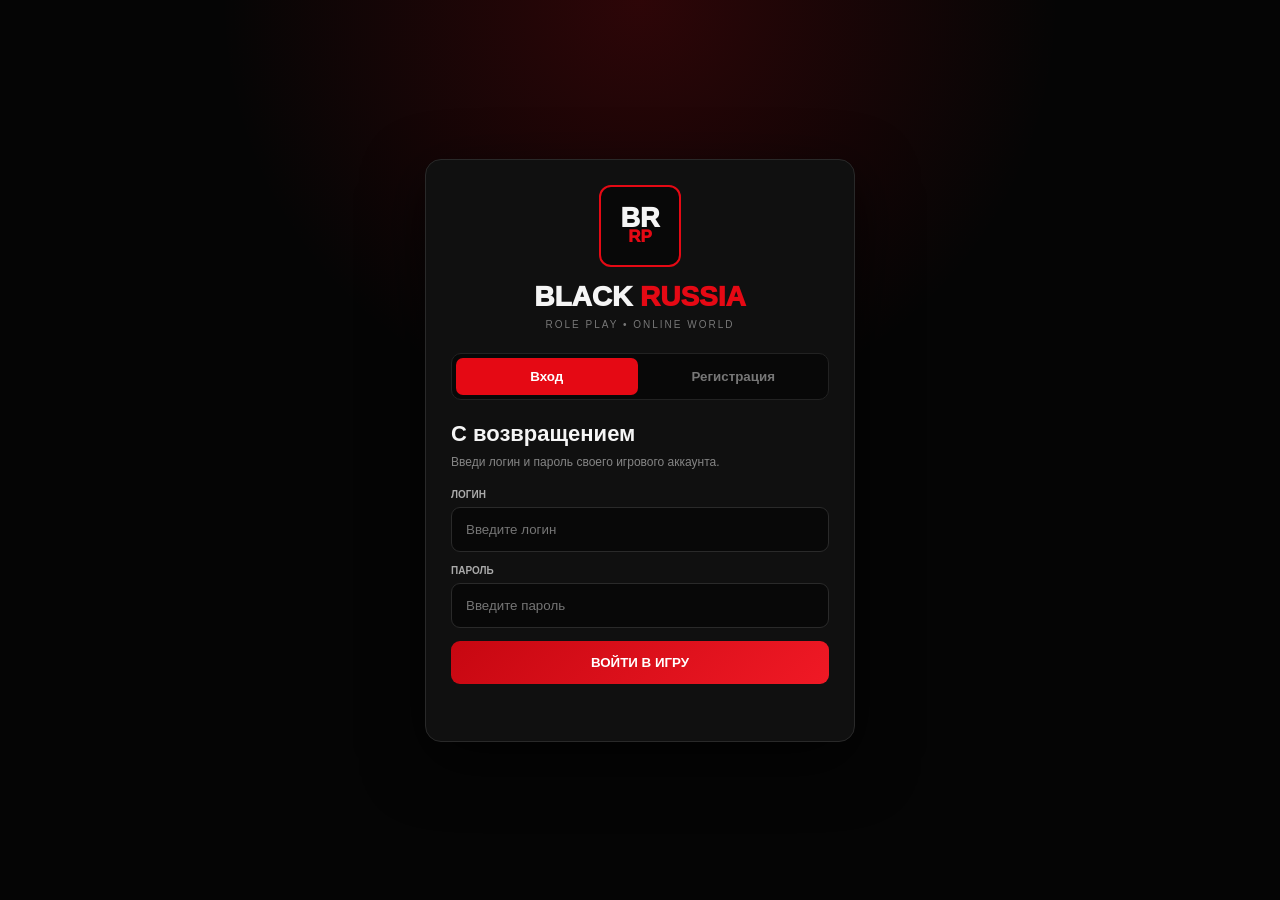
==== commit 26837640: "Update index.html" ====
--- a/index.html
+++ b/index.html
@@ -7,810 +7,265 @@
 <title>BLACK RUSSIA RP</title>
 
 <style>
-*{
-    box-sizing:border-box;
-    margin:0;
-    padding:0;
-    -webkit-tap-highlight-color:transparent
-}
+*{box-sizing:border-box;margin:0;padding:0;-webkit-tap-highlight-color:transparent}
 
 :root{
-    --bg:#070707;
-    --black:#0b0b0b;
-    --panel:#111;
-    --panel2:#171717;
-    --panel3:#1d1d1d;
-    --line:#292929;
-    --red:#e50914;
-    --red2:#ff2633;
-    --white:#f5f5f5;
-    --muted:#929292;
-    --green:#31d47a;
-    --yellow:#ffc928
+--bg:#070707;--panel:#111;--panel2:#181818;--line:#292929;
+--red:#e50914;--red2:#ff2633;--white:#f5f5f5;
+--muted:#888;--green:#31d47a
 }
 
 body{
-    font-family:Arial,Helvetica,sans-serif;
-    background:#050505;
-    color:var(--white);
-    min-height:100vh
-}
-
-button,input{
-    font-family:inherit
-}
-
-button{
-    border:0;
-    cursor:pointer
-}
-
-.hidden{
-    display:none!important
-}
-
-/* ================= AUTH ================= */
+font-family:Arial,Helvetica,sans-serif;
+background:#050505;color:var(--white);min-height:100vh
+}
+
+button,input{font-family:inherit}
+button{border:0;cursor:pointer}
+.hidden{display:none!important}
+
+/* AUTH */
 
 #authScreen{
-    min-height:100vh;
-    display:flex;
-    justify-content:center;
-    align-items:center;
-    padding:20px;
-
-    background:
-        radial-gradient(
-            circle at 50% 0%,
-            rgba(229,9,20,.18),
-            transparent 38%
-        ),
-        #050505
+min-height:100vh;display:flex;align-items:center;justify-content:center;
+padding:20px;
+background:radial-gradient(circle at 50% 0%,rgba(229,9,20,.18),transparent 38%),#050505
 }
 
 .auth-box{
-    width:100%;
-    max-width:430px;
-    padding:25px;
-
-    background:#101010;
-    border:1px solid #292929;
-    border-radius:16px;
-
-    box-shadow:0 20px 60px rgba(0,0,0,.65)
+width:100%;max-width:430px;padding:25px;background:#101010;
+border:1px solid var(--line);border-radius:16px;
+box-shadow:0 20px 60px #000a
 }
 
 .logo-box{
-    width:82px;
-    height:82px;
-
-    margin:0 auto 14px;
-
-    display:flex;
-    align-items:center;
-    justify-content:center;
-
-    border-radius:12px;
-
-    background:#080808;
-    border:2px solid var(--red);
-
-    box-shadow:
-        inset 0 0 25px rgba(229,9,20,.12),
-        0 0 25px rgba(229,9,20,.08)
-}
-
-.logo-box div{
-    text-align:center;
-    line-height:.85
-}
-
-.logo-box .b{
-    font-size:27px;
-    font-weight:1000;
-    color:#fff
-}
-
-.logo-box .r{
-    font-size:17px;
-    font-weight:1000;
-    color:var(--red)
-}
-
-.logo{
-    text-align:center;
-    font-size:28px;
-    font-weight:1000;
-    letter-spacing:-1px
-}
-
-.logo span{
-    color:var(--red)
-}
+width:82px;height:82px;margin:0 auto 14px;display:flex;
+align-items:center;justify-content:center;border-radius:12px;
+background:#080808;border:2px solid var(--red)
+}
+
+.logo-box div{text-align:center;line-height:.85}
+.logo-box .b{font-size:27px;font-weight:1000}
+.logo-box .r{font-size:17px;font-weight:1000;color:var(--red)}
+
+.logo{text-align:center;font-size:28px;font-weight:1000}
+.logo span,.top-logo span{color:var(--red)}
 
 .logo-sub{
-    text-align:center;
-    color:#777;
-    font-size:10px;
-    margin:6px 0 23px;
-    letter-spacing:2px;
-    text-transform:uppercase
+text-align:center;color:#777;font-size:10px;margin:6px 0 23px;
+letter-spacing:2px;text-transform:uppercase
 }
 
 .auth-tabs{
-    display:flex;
-    gap:5px;
-    padding:4px;
-
-    background:#080808;
-    border:1px solid #222;
-    border-radius:10px;
-
-    margin-bottom:21px
+display:flex;gap:5px;padding:4px;background:#080808;
+border:1px solid #222;border-radius:10px;margin-bottom:21px
 }
 
 .auth-tab{
-    flex:1;
-    padding:11px;
-
-    border-radius:7px;
-
-    background:transparent;
-    color:#777;
-
-    font-weight:800
-}
-
-.auth-tab.active{
-    background:var(--red);
-    color:#fff
-}
-
-.auth-title{
-    font-size:22px;
-    font-weight:900;
-    margin-bottom:6px
-}
-
-.auth-desc{
-    color:#858585;
-    font-size:12px;
-    line-height:1.5;
-    margin-bottom:18px
-}
-
-.field{
-    margin-bottom:13px
-}
-
+flex:1;padding:11px;border-radius:7px;background:transparent;
+color:#777;font-weight:800
+}
+
+.auth-tab.active{background:var(--red);color:#fff}
+
+.auth-title{font-size:22px;font-weight:900;margin-bottom:6px}
+.auth-desc{color:#858585;font-size:12px;line-height:1.5;margin-bottom:18px}
+
+.field{margin-bottom:13px}
 .field label{
-    display:block;
-    color:#aaa;
-    font-size:10px;
-    font-weight:bold;
-    margin-bottom:7px;
-    letter-spacing:.5px
+display:block;color:#aaa;font-size:10px;font-weight:bold;
+margin-bottom:7px
 }
 
 .field input{
-    width:100%;
-    padding:14px;
-
-    color:#fff;
-    background:#080808;
-
-    border:1px solid #2a2a2a;
-    border-radius:9px;
-
-    outline:none
-}
-
-.field input:focus{
-    border-color:var(--red)
-}
-
-.primary-btn,
+width:100%;padding:14px;color:#fff;background:#080808;
+border:1px solid #2a2a2a;border-radius:9px;outline:none
+}
+
+.field input:focus{border-color:var(--red)}
+
+.primary-btn,.secondary-btn{
+width:100%;color:#fff;border-radius:9px;font-weight:900
+}
+
+.primary-btn{
+padding:14px;background:linear-gradient(135deg,#c70711,#f01925)
+}
+
 .secondary-btn{
-    width:100%;
-    color:#fff;
-    border-radius:9px;
-    font-weight:900
-}
-
-.primary-btn{
-    padding:14px;
-    background:linear-gradient(135deg,#c70711,#f01925)
-}
-
-.secondary-btn{
-    padding:13px;
-    background:#202020;
-    border:1px solid #303030;
-    font-weight:bold;
-    margin-top:9px
+padding:13px;background:#202020;border:1px solid #303030;margin-top:9px
 }
 
 .auth-message{
-    min-height:20px;
-    margin-top:12px;
-    text-align:center;
-    font-size:12px
-}
-
-/* ================= APP ================= */
-
-#app{
-    min-height:100vh;
-    padding-bottom:76px
-}
+min-height:20px;margin-top:12px;text-align:center;font-size:12px
+}
+
+/* APP */
+
+#app{min-height:100vh;padding-bottom:76px}
 
 .topbar{
-    height:62px;
-
-    position:sticky;
-    top:0;
-    z-index:50;
-
-    display:flex;
-    align-items:center;
-    justify-content:space-between;
-
-    padding:0 13px;
-
-    background:rgba(8,8,8,.96);
-    border-bottom:1px solid #252525;
-
-    backdrop-filter:blur(12px)
-}
-
-.top-logo{
-    font-size:16px;
-    font-weight:1000
-}
-
-.top-logo span{
-    color:var(--red)
-}
+height:62px;position:sticky;top:0;z-index:50;
+display:flex;align-items:center;justify-content:space-between;
+padding:0 13px;background:#080808f5;border-bottom:1px solid #252525;
+backdrop-filter:blur(12px)
+}
+
+.top-logo{font-size:16px;font-weight:1000}
 
 .server-status{
-    display:flex;
-    align-items:center;
-    gap:6px;
-
-    color:#888;
-    font-size:10px
+display:flex;align-items:center;gap:6px;color:#888;font-size:10px
 }
 
 .online-dot{
-    width:7px;
-    height:7px;
-
-    border-radius:50%;
-
-    background:var(--green);
-
-    box-shadow:0 0 8px var(--green)
-}
-
-.money-box{
-    display:flex;
-    gap:5px
-}
+width:7px;height:7px;border-radius:50%;background:var(--green);
+box-shadow:0 0 8px var(--green)
+}
+
+.money-box{display:flex;gap:5px}
 
 .money{
-    padding:6px 8px;
-
-    background:#151515;
-    border:1px solid #292929;
-    border-radius:7px;
-
-    font-size:9px;
-    font-weight:bold
-}
-
-.money.cash{
-    color:#53dd8a
-}
-
-.money.donate{
-    color:var(--red2)
-}
+padding:6px 8px;background:#151515;border:1px solid #292929;
+border-radius:7px;font-size:9px;font-weight:bold
+}
+
+.cash{color:#53dd8a}.donate{color:var(--red2)}
 
 .page{
-    display:none;
-
-    max-width:1000px;
-    margin:auto;
-    padding:15px
-}
-
-.page.active{
-    display:block
-}
-
-.page-title{
-    font-size:25px;
-    font-weight:1000
-}
-
-.page-subtitle{
-    color:#777;
-    font-size:11px;
-    margin:4px 0 17px
-}
-
-.section-title{
-    margin:21px 0 11px;
-    font-size:16px;
-    font-weight:900
-}
-
-/* ================= HOME ================= */
+display:none;max-width:1000px;margin:auto;padding:15px
+}
+
+.page.active{display:block}
+
+.page-title{font-size:25px;font-weight:1000}
+.page-subtitle{color:#777;font-size:11px;margin:4px 0 17px}
+.section-title{margin:21px 0 11px;font-size:16px;font-weight:900}
+
+/* HOME */
 
 .hero{
-    position:relative;
-    overflow:hidden;
-
-    padding:20px;
-
-    background:
-        linear-gradient(
-            120deg,
-            rgba(229,9,20,.16),
-            transparent 55%
-        ),
-        #111;
-
-    border:1px solid #292929;
-    border-radius:14px
+position:relative;overflow:hidden;padding:20px;
+background:linear-gradient(120deg,rgba(229,9,20,.16),transparent 55%),#111;
+border:1px solid var(--line);border-radius:14px
 }
 
 .hero:after{
-    content:"RP";
-
-    position:absolute;
-    right:-10px;
-    bottom:-35px;
-
-    color:rgba(255,255,255,.025);
-
-    font-size:120px;
-    font-weight:1000
+content:"RP";position:absolute;right:-10px;bottom:-35px;
+color:#ffffff04;font-size:120px;font-weight:1000
 }
 
 .hero-small{
-    color:#777;
-    font-size:10px;
-    text-transform:uppercase;
-    letter-spacing:1.3px
-}
-
-.hero-name{
-    position:relative;
-    z-index:1;
-
-    margin:6px 0 10px;
-
-    font-size:27px;
-    font-weight:1000
-}
-
-.hero-name span{
-    color:var(--red)
-}
+color:#777;font-size:10px;text-transform:uppercase;letter-spacing:1.3px
+}
+
+.hero-name{position:relative;z-index:1;margin:6px 0 10px;font-size:27px;font-weight:1000}
+.hero-name span{color:var(--red)}
 
 .stats-grid{
-    display:grid;
-    grid-template-columns:repeat(2,1fr);
-    gap:9px;
-
-    margin-top:12px
+display:grid;grid-template-columns:repeat(2,1fr);gap:9px;margin-top:12px
 }
 
 .stat-card{
-    padding:14px;
-
-    background:#111;
-    border:1px solid #272727;
-    border-radius:11px
-}
-
-.stat-label{
-    color:#777;
-    font-size:9px;
-    margin-bottom:6px
-}
-
-.stat-value{
-    font-size:17px;
-    font-weight:900
-}
+padding:14px;background:#111;border:1px solid #272727;border-radius:11px
+}
+
+.stat-label{color:#777;font-size:9px;margin-bottom:6px}
+.stat-value{font-size:17px;font-weight:900}
 
 .progress{
-    height:5px;
-    overflow:hidden;
-
-    background:#292929;
-    border-radius:20px;
-
-    margin-top:9px
+height:5px;overflow:hidden;background:#292929;border-radius:20px;margin-top:9px
 }
 
 .progress div{
-    width:0;
-    height:100%;
-
-    background:linear-gradient(
-        90deg,
-        #b90912,
-        #ff2835
-    )
+width:0;height:100%;background:linear-gradient(90deg,#b90912,#ff2835)
 }
 
 .quick-grid{
-    display:grid;
-    grid-template-columns:repeat(3,1fr);
-    gap:8px
+display:grid;grid-template-columns:repeat(3,1fr);gap:8px
 }
 
 .quick{
-    padding:14px 6px;
-
-    color:#fff;
-
-    background:#111;
-    border:1px solid #272727;
-    border-radius:11px
-}
-
-.quick-icon{
-    font-size:22px;
-    margin-bottom:6px
-}
-
-.quick-name{
-    font-size:10px;
-    font-weight:bold
-}
-
-/* ================= CARDS ================= */
-
-.cards{
-    display:grid;
-    grid-template-columns:repeat(2,1fr);
-    gap:10px
-}
+padding:14px 6px;color:#fff;background:#111;
+border:1px solid #272727;border-radius:11px
+}
+
+.quick-icon{font-size:22px;margin-bottom:6px}
+.quick-name{font-size:10px;font-weight:bold}
+
+/* CARDS */
+
+.cards{display:grid;grid-template-columns:repeat(2,1fr);gap:10px}
 
 .card{
-    padding:15px;
-
-    background:#111;
-    border:1px solid #292929;
-    border-radius:12px
-}
-
-.card-title{
-    font-size:15px;
-    font-weight:900
-}
-
-.card-desc{
-    color:#777;
-    font-size:11px;
-    line-height:1.45;
-    margin:7px 0 12px
-}
-
-.card-btn{
-    width:100%;
-    padding:10px;
-
-    color:#fff;
-    background:#222;
-
-    border-radius:8px;
-
-    font-size:11px;
-    font-weight:bold
-}
-
-.card-btn.red{
-    background:var(--red)
-}
-
-/* ================= GARAGE / SHOP ================= */
+padding:15px;background:#111;border:1px solid #292929;border-radius:12px
+}
+
+.card-title{font-size:15px;font-weight:900}
+.card-desc{color:#777;font-size:11px;line-height:1.45;margin:7px 0 12px}
+
+/* GARAGE */
 
 .car{
-    margin-bottom:10px;
-    overflow:hidden;
-
-    background:#111;
-    border:1px solid #292929;
-    border-radius:13px
+margin-bottom:10px;overflow:hidden;background:#111;
+border:1px solid #292929;border-radius:13px
 }
 
 .car-image{
-    height:125px;
-
-    display:flex;
-    align-items:center;
-    justify-content:center;
-
-    background:
-        radial-gradient(
-            circle,
-            #353535,
-            #161616 50%,
-            #0b0b0b
-        );
-
-    font-size:65px
-}
-
-.car-body{
-    padding:14px
-}
-
-.car-name{
-    font-size:17px;
-    font-weight:900
-}
-
-.car-meta{
-    color:#777;
-    font-size:10px;
-    margin-top:5px
-}
-
-.car-buttons{
-    display:flex;
-    gap:6px;
-    margin-top:11px
-}
+height:125px;display:flex;align-items:center;justify-content:center;
+background:radial-gradient(circle,#353535,#161616 50%,#0b0b0b);
+font-size:65px
+}
+
+.car-body{padding:14px}
+.car-name{font-size:17px;font-weight:900}
+.car-meta{color:#777;font-size:10px;margin-top:5px}
+
+.car-buttons{display:flex;gap:6px;margin-top:11px}
 
 .car-buttons button{
-    flex:1;
-    padding:9px;
-
-    color:#fff;
-    background:#202020;
-
-    border-radius:7px;
-
-    font-size:10px;
-    font-weight:bold
-}
-
-.shop-grid,
-.case-grid,
-.donate-grid{
-    display:grid;
-    grid-template-columns:repeat(2,1fr);
-    gap:9px
+flex:1;padding:9px;color:#fff;background:#202020;
+border-radius:7px;font-size:10px;font-weight:bold
+}
+
+/* SHOP */
+
+.shop-grid{
+display:grid;grid-template-columns:repeat(2,1fr);gap:9px
 }
 
 .item{
-    text-align:center;
-
-    padding:15px;
-
-    background:#111;
-    border:1px solid #292929;
-    border-radius:12px
-}
-
-.item-icon{
-    font-size:34px
-}
-
-.item-name{
-    margin-top:7px;
-    font-size:12px;
-    font-weight:900
-}
-
-.item-price{
-    color:#55dc89;
-    font-size:11px;
-    margin:7px 0
-}
+text-align:center;padding:15px;background:#111;
+border:1px solid #292929;border-radius:12px
+}
+
+.item-icon{font-size:34px}
+.item-name{margin-top:7px;font-size:12px;font-weight:900}
+.item-price{color:#55dc89;font-size:11px;margin:7px 0}
 
 .buy{
-    width:100%;
-    padding:9px;
-
-    background:var(--red);
-    color:#fff;
-
-    border-radius:7px;
-
-    font-size:10px;
-    font-weight:900
-}
-
-/* ================= DONATE ================= */
-
-.donate-banner{
-    padding:24px;
-    text-align:center;
-
-    background:
-        radial-gradient(
-            circle,
-            rgba(229,9,20,.18),
-            transparent 65%
-        ),
-        #111;
-
-    border:1px solid #432020;
-    border-radius:14px
-}
-
-.donate-title{
-    font-size:29px;
-    font-weight:1000
-}
-
-.donate-title span{
-    color:var(--red)
-}
-
-.donate-sub{
-    color:#777;
-    font-size:11px;
-    margin-top:5px
-}
-
-.donate-grid{
-    margin-top:12px
-}
-
-.donate-card{
-    padding:17px;
-    text-align:center;
-
-    background:#111;
-    border:1px solid #292929;
-    border-radius:12px
-}
-
-.donate-card strong{
-    display:block;
-    color:var(--red);
-    font-size:20px
-}
-
-.donate-card span{
-    display:block;
-    color:#777;
-    font-size:10px;
-    margin:5px 0 10px
-}
-
-.donate-card button,
-.case button{
-    width:100%;
-    padding:9px;
-
-    background:var(--red);
-    color:#fff;
-
-    border-radius:7px;
-
-    font-size:10px;
-    font-weight:900
-}
-
-/* ================= CASES ================= */
-
-.case{
-    padding:17px;
-    text-align:center;
-
-    background:
-        linear-gradient(
-            145deg,
-            rgba(229,9,20,.09),
-            transparent
-        ),
-        #111;
-
-    border:1px solid #3b2222;
-    border-radius:13px
-}
-
-.case-icon{
-    font-size:42px
-}
-
-.case-name{
-    font-size:14px;
-    font-weight:900;
-    margin:7px 0
-}
-
-.case-price{
-    color:var(--red);
-    font-size:11px;
-    margin-bottom:10px
-}
-
-.case button{
-    padding:10px;
-    border-radius:8px
-}
-
-/* ================= MAP ================= */
+width:100%;padding:9px;background:var(--red);
+color:#fff;border-radius:7px;font-size:10px;font-weight:900
+}
+
+/* MAP */
 
 .map{
-    height:430px;
-
-    position:relative;
-    overflow:hidden;
-
-    border:1px solid #292929;
-    border-radius:14px;
-
-    background:
-        linear-gradient(
-            30deg,
-            transparent 48%,
-            #292929 49%,
-            #292929 51%,
-            transparent 52%
-        ),
-        linear-gradient(
-            -30deg,
-            transparent 48%,
-            #292929 49%,
-            #292929 51%,
-            transparent 52%
-        ),
-        #111;
-
-    background-size:90px 90px
-}
-
-.map-road{
-    position:absolute;
-
-    background:#363636;
-    border:2px solid #484848
-}
-
-.road1{
-    width:130%;
-    height:34px;
-    left:-10%;
-    top:43%;
-    transform:rotate(-12deg)
-}
-
-.road2{
-    width:34px;
-    height:130%;
-    left:47%;
-    top:-10%;
-    transform:rotate(7deg)
-}
+height:430px;position:relative;overflow:hidden;border:1px solid #292929;
+border-radius:14px;
+background:
+linear-gradient(30deg,transparent 48%,#292929 49%,#292929 51%,transparent 52%),
+linear-gradient(-30deg,transparent 48%,#292929 49%,#292929 51%,transparent 52%),#111;
+background-size:90px 90px
+}
+
+.map-road{position:absolute;background:#363636;border:2px solid #484848}
+.road1{width:130%;height:34px;left:-10%;top:43%;transform:rotate(-12deg)}
+.road2{width:34px;height:130%;left:47%;top:-10%;transform:rotate(7deg)}
 
 .map-point{
-    position:absolute;
-
-    width:42px;
-    height:42px;
-
-    display:flex;
-    align-items:center;
-    justify-content:center;
-
-    border-radius:50%;
-
-    background:var(--red);
-    border:3px solid #080808;
-
-    font-size:18px;
-
-    box-shadow:0 4px 15px #000
+position:absolute;width:42px;height:42px;display:flex;
+align-items:center;justify-content:center;border-radius:50%;
+background:var(--red);border:3px solid #080808;font-size:18px
 }
 
 .point1{left:18%;top:23%}
@@ -819,490 +274,246 @@
 .point4{left:73%;top:69%}
 .point5{left:46%;top:45%}
 
-/* ================= CHAT ================= */
-
-.chat-box{
-    overflow:hidden;
-
-    background:#0e0e0e;
-    border:1px solid #292929;
-    border-radius:13px
-}
-
-.chat-messages{
-    height:430px;
-    overflow-y:auto;
-    padding:12px
-}
-
-.message{
-    margin-bottom:10px
-}
-
-.message-name{
-    color:var(--red);
-    font-size:10px;
-    font-weight:900
-}
+/* DONATE */
+
+.donate-banner{
+padding:24px;text-align:center;
+background:radial-gradient(circle,rgba(229,9,20,.18),transparent 65%),#111;
+border:1px solid #432020;border-radius:14px
+}
+
+.donate-title{font-size:29px;font-weight:1000}
+.donate-title span{color:var(--red)}
+.donate-sub{color:#777;font-size:11px;margin-top:5px}
+
+.donate-grid{
+display:grid;grid-template-columns:repeat(2,1fr);gap:9px;margin-top:12px
+}
+
+.donate-card{
+padding:17px;text-align:center;background:#111;
+border:1px solid #292929;border-radius:12px
+}
+
+.donate-card strong{display:block;color:var(--red);font-size:20px}
+.donate-card span{display:block;color:#777;font-size:10px;margin:5px 0 10px}
+
+.donate-card button{
+width:100%;padding:9px;background:var(--red);
+color:#fff;border-radius:7px;font-size:10px;font-weight:900
+}
+
+/* CHAT */
+
+.chat-box{overflow:hidden;background:#0e0e0e;border:1px solid #292929;border-radius:13px}
+
+.chat-messages{height:430px;overflow-y:auto;padding:12px}
+.message{margin-bottom:10px}
+.message-name{color:var(--red);font-size:10px;font-weight:900}
 
 .message-text{
-    display:inline-block;
-
-    margin-top:3px;
-    padding:8px 10px;
-
-    background:#1a1a1a;
-
-    border-radius:8px;
-
-    font-size:11px
+display:inline-block;margin-top:3px;padding:8px 10px;
+background:#1a1a1a;border-radius:8px;font-size:11px
 }
 
 .chat-input{
-    display:flex;
-    gap:7px;
-    padding:9px;
-
-    border-top:1px solid #292929
+display:flex;gap:7px;padding:9px;border-top:1px solid #292929
 }
 
 .chat-input input{
-    flex:1;
-    min-width:0;
-
-    padding:11px;
-
-    color:#fff;
-    background:#181818;
-
-    border:1px solid #292929;
-    border-radius:8px;
-
-    outline:none
+flex:1;min-width:0;padding:11px;color:#fff;background:#181818;
+border:1px solid #292929;border-radius:8px;outline:none
 }
 
 .chat-input button{
-    width:48px;
-
-    background:var(--red);
-    color:#fff;
-
-    border-radius:8px
-}
-
-/* ================= ONLINE ================= */
+width:48px;background:var(--red);color:#fff;border-radius:8px
+}
+
+/* ONLINE */
 
 .online-card{
-    display:flex;
-    align-items:center;
-    gap:11px;
-
-    padding:12px;
-    margin-bottom:7px;
-
-    background:#111;
-    border:1px solid #292929;
-    border-radius:11px
+display:flex;align-items:center;gap:11px;padding:12px;margin-bottom:7px;
+background:#111;border:1px solid #292929;border-radius:11px
 }
 
 .avatar{
-    width:42px;
-    height:42px;
-
-    display:flex;
-    align-items:center;
-    justify-content:center;
-
-    background:#202020;
-    border-radius:50%;
-    border:1px solid #3a3a3a;
-
-    font-weight:900
-}
-
-.online-info{
-    flex:1
-}
-
-.online-name{
-    font-size:12px;
-    font-weight:900
-}
-
-.online-status{
-    color:var(--green);
-    font-size:9px;
-    margin-top:3px
-}
+width:42px;height:42px;display:flex;align-items:center;
+justify-content:center;background:#202020;border-radius:50%;
+border:1px solid #3a3a3a;font-weight:900
+}
+
+.online-info{flex:1}
+.online-name{font-size:12px;font-weight:900}
+.online-status{color:var(--green);font-size:9px;margin-top:3px}
 
 .level{
-    padding:5px 7px;
-
-    background:#202020;
-    color:#bbb;
-
-    border-radius:6px;
-
-    font-size:9px
-}
-
-/* ================= PROFILE ================= */
+padding:5px 7px;background:#202020;color:#bbb;
+border-radius:6px;font-size:9px
+}
+
+/* PROFILE */
 
 .profile-head{
-    padding:20px;
-    text-align:center;
-
-    background:#111;
-    border:1px solid #292929;
-    border-radius:14px
+padding:20px;text-align:center;background:#111;
+border:1px solid #292929;border-radius:14px
 }
 
 .big-avatar{
-    width:82px;
-    height:82px;
-
-    display:flex;
-    align-items:center;
-    justify-content:center;
-
-    margin:auto;
-
-    border-radius:50%;
-
-    background:#202020;
-    border:2px solid var(--red);
-
-    font-size:30px;
-    font-weight:1000
-}
-
-.profile-name{
-    margin-top:10px;
-
-    font-size:21px;
-    font-weight:1000
-}
-
-.profile-id{
-    color:#777;
-    font-size:10px;
-    margin-top:4px
-}
+width:82px;height:82px;display:flex;align-items:center;
+justify-content:center;margin:auto;border-radius:50%;
+background:#202020;border:2px solid var(--red);
+font-size:30px;font-weight:1000
+}
+
+.profile-name{margin-top:10px;font-size:21px;font-weight:1000}
+.profile-id{color:#777;font-size:10px;margin-top:4px}
 
 .profile-row{
-    display:flex;
-    justify-content:space-between;
-
-    padding:12px 0;
-
-    border-bottom:1px solid #292929;
-
-    font-size:12px
-}
-
-.profile-row:last-child{
-    border-bottom:0
-}
-
-.profile-row span:last-child{
-    color:#ccc
-}
-
-/* ================= NAV ================= */
+display:flex;justify-content:space-between;padding:12px 0;
+border-bottom:1px solid #292929;font-size:12px
+}
+
+.profile-row:last-child{border-bottom:0}
+.profile-row span:last-child{color:#ccc}
+
+/* NAV */
 
 .bottom-nav{
-    position:fixed;
-    bottom:0;
-    left:0;
-    right:0;
-
-    z-index:100;
-
-    height:68px;
-
-    display:flex;
-    justify-content:space-around;
-
-    background:rgba(8,8,8,.98);
-    border-top:1px solid #292929;
-
-    backdrop-filter:blur(15px)
+position:fixed;bottom:0;left:0;right:0;z-index:100;height:68px;
+display:flex;justify-content:space-around;background:#080808fa;
+border-top:1px solid #292929;backdrop-filter:blur(15px)
 }
 
 .nav-btn{
-    flex:1;
-    max-width:100px;
-
-    display:flex;
-    flex-direction:column;
-    align-items:center;
-    justify-content:center;
-    gap:4px;
-
-    background:transparent;
-    color:#666;
-
-    font-size:9px;
-    font-weight:bold
-}
-
-.nav-icon{
-    font-size:19px
-}
-
-.nav-btn.active{
-    color:var(--red)
-}
-
-/* ================= MODAL / TOAST ================= */
+flex:1;max-width:100px;display:flex;flex-direction:column;
+align-items:center;justify-content:center;gap:4px;
+background:transparent;color:#666;font-size:9px;font-weight:bold
+}
+
+.nav-icon{font-size:19px}
+.nav-btn.active{color:var(--red)}
+
+/* MODAL */
 
 .modal{
-    position:fixed;
-    inset:0;
-
-    z-index:300;
-
-    display:flex;
-    align-items:flex-end;
-    justify-content:center;
-
-    padding:10px;
-
-    background:rgba(0,0,0,.78)
+position:fixed;inset:0;z-index:300;display:flex;
+align-items:flex-end;justify-content:center;padding:10px;
+background:#000c
 }
 
 .modal-box{
-    width:100%;
-    max-width:500px;
-    max-height:85vh;
-    overflow:auto;
-
-    padding:20px;
-
-    background:#121212;
-    border:1px solid #363636;
-
-    border-radius:17px 17px 9px 9px
+width:100%;max-width:500px;max-height:85vh;overflow:auto;
+padding:20px;background:#121212;border:1px solid #363636;
+border-radius:17px 17px 9px 9px
 }
 
 .close{
-    float:right;
-
-    width:30px;
-    height:30px;
-
-    color:#fff;
-    background:#292929;
-
-    border-radius:50%
-}
-
-.modal-title{
-    font-size:19px;
-    font-weight:900;
-    margin-bottom:8px
-}
+float:right;width:30px;height:30px;color:#fff;
+background:#292929;border-radius:50%
+}
+
+.modal-title{font-size:19px;font-weight:900;margin-bottom:8px}
 
 .modal-text{
-    color:#888;
-    font-size:11px;
-    line-height:1.5;
-    white-space:pre-line;
-    margin-bottom:15px
+color:#888;font-size:11px;line-height:1.5;
+white-space:pre-line;margin-bottom:15px
 }
 
 .toast{
-    position:fixed;
-
-    left:50%;
-    bottom:80px;
-    z-index:500;
-
-    transform:translateX(-50%) translateY(20px);
-
-    padding:11px 15px;
-
-    color:#fff;
-    background:#191919;
-
-    border:1px solid #383838;
-    border-radius:9px;
-
-    font-size:11px;
-
-    opacity:0;
-    pointer-events:none;
-
-    transition:.25s
-}
-
-.toast.show{
-    opacity:1;
-    transform:translateX(-50%) translateY(0)
-}
-
-/* ================= DESKTOP ================= */
+position:fixed;left:50%;bottom:80px;z-index:500;
+transform:translateX(-50%) translateY(20px);
+padding:11px 15px;color:#fff;background:#191919;
+border:1px solid #383838;border-radius:9px;font-size:11px;
+opacity:0;pointer-events:none;transition:.25s
+}
+
+.toast.show{opacity:1;transform:translateX(-50%) translateY(0)}
 
 @media(min-width:700px){
-
-    .bottom-nav{
-        left:50%;
-        right:auto;
-
-        width:650px;
-
-        transform:translateX(-50%);
-
-        border:1px solid #292929;
-        border-bottom:0;
-
-        border-radius:13px 13px 0 0
-    }
-
-    .stats-grid{
-        grid-template-columns:repeat(4,1fr)
-    }
-
-    .quick-grid{
-        grid-template-columns:repeat(4,1fr)
-    }
-
-    .shop-grid,
-    .case-grid{
-        grid-template-columns:repeat(4,1fr)
-    }
+.bottom-nav{
+left:50%;right:auto;width:650px;transform:translateX(-50%);
+border:1px solid #292929;border-bottom:0;border-radius:13px 13px 0 0
+}
+.stats-grid{grid-template-columns:repeat(4,1fr)}
+.quick-grid{grid-template-columns:repeat(4,1fr)}
+.shop-grid,.donate-grid{grid-template-columns:repeat(4,1fr)}
 }
 </style>
 </head>
 
 <body>
 
-<!-- ================= AUTH ================= -->
+<!-- AUTH -->
 
 <section id="authScreen">
 
 <div class="auth-box">
 
 <div class="logo-box">
-    <div>
-        <div class="b">BR</div>
-        <div class="r">RP</div>
-    </div>
-</div>
-
-<div class="logo">
-    BLACK <span>RUSSIA</span>
-</div>
-
-<div class="logo-sub">
-    Role Play • Online World
-</div>
+<div>
+<div class="b">BR</div>
+<div class="r">RP</div>
+</div>
+</div>
+
+<div class="logo">BLACK <span>RUSSIA</span></div>
+<div class="logo-sub">Role Play • Online World</div>
 
 <div class="auth-tabs">
-
-<button
-    class="auth-tab active"
-    id="loginTab"
-    onclick="switchAuth('login')">
-    Вход
-</button>
-
-<button
-    class="auth-tab"
-    id="registerTab"
-    onclick="switchAuth('register')">
-    Регистрация
-</button>
-
+<button class="auth-tab active" id="loginTab" onclick="switchAuth('login')">Вход</button>
+<button class="auth-tab" id="registerTab" onclick="switchAuth('register')">Регистрация</button>
 </div>
 
 <div id="loginForm">
 
-<div class="auth-title">
-    С возвращением
-</div>
+<div class="auth-title">С возвращением</div>
 
 <div class="auth-desc">
-    Введи логин и пароль своего игрового аккаунта.
+Введи логин и пароль своего игрового аккаунта.
 </div>
 
 <div class="field">
 <label>ЛОГИН</label>
-<input
-    id="loginUsername"
-    autocomplete="username"
-    placeholder="Введите логин">
+<input id="loginUsername" autocomplete="username" placeholder="Введите логин">
 </div>
 
 <div class="field">
 <label>ПАРОЛЬ</label>
-<input
-    id="loginPassword"
-    type="password"
-    autocomplete="current-password"
-    placeholder="Введите пароль">
-</div>
-
-<button
-    class="primary-btn"
-    onclick="loginAccount()">
-    ВОЙТИ В ИГРУ
-</button>
-
-<div
-    class="auth-message"
-    id="loginMessage">
-</div>
+<input id="loginPassword" type="password" autocomplete="current-password" placeholder="Введите пароль">
+</div>
+
+<button class="primary-btn" onclick="loginAccount()">ВОЙТИ В ИГРУ</button>
+
+<div class="auth-message" id="loginMessage"></div>
 
 </div>
 
 <div id="registerForm" class="hidden">
 
-<div class="auth-title">
-    Новый аккаунт
-</div>
+<div class="auth-title">Новый аккаунт</div>
 
 <div class="auth-desc">
-    Укажи уникальный логин, настоящую почту и пароль.
-    Каждый игрок получает отдельный профиль.
+Создай игровой аккаунт и получи собственный профиль.
 </div>
 
 <div class="field">
 <label>ИГРОВОЙ ЛОГИН</label>
-<input
-    id="regUsername"
-    autocomplete="username"
-    placeholder="Игровой ник">
+<input id="regUsername" autocomplete="username" placeholder="Игровой ник">
 </div>
 
 <div class="field">
 <label>ПОЧТА</label>
-<input
-    id="regEmail"
-    type="email"
-    autocomplete="email"
-    placeholder="example@mail.com">
+<input id="regEmail" type="email" autocomplete="email" placeholder="example@mail.com">
 </div>
 
 <div class="field">
 <label>ПАРОЛЬ</label>
-<input
-    id="regPassword"
-    type="password"
-    autocomplete="new-password"
-    placeholder="Минимум 6 символов">
-</div>
-
-<button
-    class="primary-btn"
-    onclick="registerAccount()">
-    СОЗДАТЬ АККАУНТ
-</button>
-
-<div
-    class="auth-message"
-    id="registerMessage">
-</div>
+<input id="regPassword" type="password" autocomplete="new-password" placeholder="Минимум 6 символов">
+</div>
+
+<button class="primary-btn" onclick="registerAccount()">СОЗДАТЬ АККАУНТ</button>
+
+<div class="auth-message" id="registerMessage"></div>
 
 </div>
 
@@ -1310,73 +521,49 @@
 </section>
 
 
-<!-- ================= APP ================= -->
+<!-- APP -->
 
 <section id="app" class="hidden">
 
 <header class="topbar">
 
-<div class="top-logo">
-    BLACK <span>RUSSIA</span>
-</div>
+<div class="top-logo">BLACK <span>RUSSIA</span></div>
 
 <div class="server-status">
-    <div class="online-dot"></div>
-    <span id="onlineCount">0 онлайн</span>
+<div class="online-dot"></div>
+<span id="onlineCount">0 онлайн</span>
 </div>
 
 <div class="money-box">
-
-<div
-    class="money cash"
-    id="topCash">
-    ₽ 0
-</div>
-
-<div
-    class="money donate"
-    id="topDonate">
-    ♦ 0
-</div>
-
+<div class="money cash" id="topCash">₽ 0</div>
+<div class="money donate" id="topDonate">♦ 0</div>
 </div>
 
 </header>
 
 
-<!-- ================= HOME ================= -->
-
-<main
-    id="homePage"
-    class="page active">
+<!-- HOME -->
+
+<main id="homePage" class="page active">
 
 <div class="hero">
 
-<div class="hero-small">
-    ДОБРО ПОЖАЛОВАТЬ НА СЕРВЕР
-</div>
+<div class="hero-small">ДОБРО ПОЖАЛОВАТЬ НА СЕРВЕР</div>
 
 <div class="hero-name">
-    <span id="homeName">Player</span>
-</div>
-
-<div class="hero-small">
-    ТВОЯ ИСТОРИЯ НАЧИНАЕТСЯ ЗДЕСЬ
-</div>
-
-</div>
-
+<span id="homeName">Player</span>
+</div>
+
+<div class="hero-small">ТВОЯ ИСТОРИЯ НАЧИНАЕТСЯ ЗДЕСЬ</div>
+
+</div>
 
 <div class="stats-grid">
 
 <div class="stat-card">
 <div class="stat-label">УРОВЕНЬ</div>
 <div class="stat-value" id="homeLevel">1</div>
-
-<div class="progress">
-<div id="homeXpBar"></div>
-</div>
-
+<div class="progress"><div id="homeXpBar"></div></div>
 </div>
 
 <div class="stat-card">
@@ -1396,157 +583,63 @@
 
 </div>
 
-
-<div class="section-title">
-    Быстрый доступ
-</div>
-
+<div class="section-title">Быстрый доступ</div>
 
 <div class="quick-grid">
 
-<!-- РАБОТЫ -->
-
-<button
-    class="quick"
-    onclick="window.location.href='jobs.html'">
-
-<div class="quick-icon">
-    💼
-</div>
-
-<div class="quick-name">
-    Работы
-</div>
-
+<button class="quick" onclick="location.href='jobs.html'">
+<div class="quick-icon">💼</div>
+<div class="quick-name">Работы</div>
 </button>
 
-
-<!-- ГАРАЖ -->
-
-<button
-    class="quick"
-    onclick="openPage('garage')">
-
-<div class="quick-icon">
-    🚗
-</div>
-
-<div class="quick-name">
-    Гараж
-</div>
-
+<button class="quick" onclick="openPage('garage')">
+<div class="quick-icon">🚗</div>
+<div class="quick-name">Гараж</div>
 </button>
 
-
-<!-- МАГАЗИН -->
-
-<button
-    class="quick"
-    onclick="openPage('shop')">
-
-<div class="quick-icon">
-    🏪
-</div>
-
-<div class="quick-name">
-    Магазин
-</div>
-
+<button class="quick" onclick="openPage('shop')">
+<div class="quick-icon">🏪</div>
+<div class="quick-name">Магазин</div>
 </button>
 
-
-<!-- КАРТА -->
-
-<button
-    class="quick"
-    onclick="openPage('map')">
-
-<div class="quick-icon">
-    🗺️
-</div>
-
-<div class="quick-name">
-    Карта
-</div>
-
+<button class="quick" onclick="openPage('map')">
+<div class="quick-icon">🗺️</div>
+<div class="quick-name">Карта</div>
 </button>
 
-
-<!-- КЕЙСЫ -->
-
-<button
-    class="quick"
-    onclick="openPage('cases')">
-
-<div class="quick-icon">
-    🎁
-</div>
-
-<div class="quick-name">
-    Кейсы
-</div>
-
+<button class="quick" onclick="location.href='case.html'">
+<div class="quick-icon">🎁</div>
+<div class="quick-name">Кейсы</div>
 </button>
 
-
-<!-- ЧАТ -->
-
-<button
-    class="quick"
-    onclick="openPage('chat')">
-
-<div class="quick-icon">
-    💬
-</div>
-
-<div class="quick-name">
-    Чат
-</div>
-
+<button class="quick" onclick="openPage('chat')">
+<div class="quick-icon">💬</div>
+<div class="quick-name">Чат</div>
 </button>
 
-
-<!-- КАЗИНО -->
-
-<button
-    class="quick"
-    onclick="window.location.href='casino.html'">
-
-<div class="quick-icon">
-    🎰
-</div>
-
-<div class="quick-name">
-    Казино
-</div>
-
+<button class="quick" onclick="location.href='casino.html'">
+<div class="quick-icon">🎰</div>
+<div class="quick-name">Казино</div>
 </button>
 
 </div>
 
-
-<div class="section-title">
-    Твой прогресс
-</div>
+<div class="section-title">Твой прогресс</div>
 
 <div class="card">
 
-<div class="card-title">
-    Следующий уровень
-</div>
+<div class="card-title">Следующий уровень</div>
 
 <div class="card-desc">
-    Работай, выполняй задания и участвуй в жизни города.
+Работай, выполняй задания и участвуй в жизни города.
 </div>
 
 <div class="progress">
-    <div id="bigXpBar"></div>
-</div>
-
-<div
-    id="xpText"
-    style="margin-top:8px;color:#777;font-size:10px">
-    0 / 100 XP
+<div id="bigXpBar"></div>
+</div>
+
+<div id="xpText" style="margin-top:8px;color:#777;font-size:10px">
+0 / 100 XP
 </div>
 
 </div>
@@ -1554,228 +647,69 @@
 </main>
 
 
-<!-- ================= GARAGE ================= -->
-
-<main
-    id="garagePage"
-    class="page">
-
-<div class="page-title">
-    Гараж
-</div>
-
-<div class="page-subtitle">
-    Транспорт твоего персонажа.
-</div>
+<!-- GARAGE -->
+
+<main id="garagePage" class="page">
+
+<div class="page-title">Гараж</div>
+<div class="page-subtitle">Транспорт твоего персонажа.</div>
 
 <div id="garageContainer"></div>
 
 </main>
 
 
-<!-- ================= SHOP ================= -->
-
-<main
-    id="shopPage"
-    class="page">
-
-<div class="page-title">
-    Магазин
-</div>
-
-<div class="page-subtitle">
-    Предметы и полезные вещи.
-</div>
-
-<div
-    class="shop-grid"
-    id="shopContainer">
-</div>
+<!-- SHOP -->
+
+<main id="shopPage" class="page">
+
+<div class="page-title">Магазин</div>
+<div class="page-subtitle">Предметы и полезные вещи.</div>
+
+<div class="shop-grid" id="shopContainer"></div>
 
 </main>
 
 
-<!-- ================= MAP ================= -->
-
-<main
-    id="mapPage"
-    class="page">
-
-<div class="page-title">
-    Карта города
-</div>
-
-<div class="page-subtitle">
-    Основные места игрового мира.
-</div>
+<!-- MAP -->
+
+<main id="mapPage" class="page">
+
+<div class="page-title">Карта города</div>
+<div class="page-subtitle">Основные места игрового мира.</div>
 
 <div class="map">
 
 <div class="map-road road1"></div>
 <div class="map-road road2"></div>
 
-<button
-    class="map-point point1"
-    onclick="toast('🏦 Банк')">
-    🏦
-</button>
-
-<button
-    class="map-point point2"
-    onclick="toast('🚗 Автосалон')">
-    🚗
-</button>
-
-<button
-    class="map-point point3"
-    onclick="toast('💼 Центр занятости')">
-    💼
-</button>
-
-<button
-    class="map-point point4"
-    onclick="toast('🎁 Игровой центр')">
-    🎁
-</button>
-
-<button
-    class="map-point point5"
-    onclick="toast('🏙️ Центральная площадь')">
-    🏙️
-</button>
+<button class="map-point point1" onclick="toast('🏦 Банк')">🏦</button>
+<button class="map-point point2" onclick="toast('🚗 Автосалон')">🚗</button>
+<button class="map-point point3" onclick="toast('💼 Центр занятости')">💼</button>
+<button class="map-point point4" onclick="toast('🎁 Игровой центр')">🎁</button>
+<button class="map-point point5" onclick="toast('🏙️ Центральная площадь')">🏙️</button>
 
 </div>
 
 </main>
 
 
-<!-- ================= CASES ================= -->
-
-<main
-    id="casesPage"
-    class="page">
-
-<div class="page-title">
-    Кейсы
-</div>
-
-<div class="page-subtitle">
-    Открывай кейсы за донат.
-</div>
-
-<div class="case-grid">
-
-<div class="case">
-
-<div class="case-icon">
-    🎁
-</div>
-
-<div class="case-name">
-    Обычный кейс
-</div>
-
-<div class="case-price">
-    ♦ 10
-</div>
-
-<button onclick="openCase(10,'Обычный кейс')">
-    ОТКРЫТЬ
-</button>
-
-</div>
-
-
-<div class="case">
-
-<div class="case-icon">
-    🔥
-</div>
-
-<div class="case-name">
-    Премиум кейс
-</div>
-
-<div class="case-price">
-    ♦ 25
-</div>
-
-<button onclick="openCase(25,'Премиум кейс')">
-    ОТКРЫТЬ
-</button>
-
-</div>
-
-
-<div class="case">
-
-<div class="case-icon">
-    👑
-</div>
-
-<div class="case-name">
-    VIP кейс
-</div>
-
-<div class="case-price">
-    ♦ 50
-</div>
-
-<button onclick="openCase(50,'VIP кейс')">
-    ОТКРЫТЬ
-</button>
-
-</div>
-
-
-<div class="case">
-
-<div class="case-icon">
-    💎
-</div>
-
-<div class="case-name">
-    Алмазный кейс
-</div>
-
-<div class="case-price">
-    ♦ 100
-</div>
-
-<button onclick="openCase(100,'Алмазный кейс')">
-    ОТКРЫТЬ
-</button>
-
-</div>
-
-</div>
-
-</main>
-
-
-<!-- ================= DONATE ================= -->
-
-<main
-    id="donatePage"
-    class="page">
-
-<div class="page-title">
-    Донат
-</div>
-
-<div class="page-subtitle">
-    Премиальная валюта сервера.
-</div>
+<!-- DONATE -->
+
+<main id="donatePage" class="page">
+
+<div class="page-title">Донат</div>
+<div class="page-subtitle">Премиальная валюта сервера.</div>
 
 <div class="donate-banner">
 
 <div class="donate-title">
-    BLACK <span>DONATE</span>
+BLACK <span>DONATE</span>
 </div>
 
 <div class="donate-sub">
-    Текущий баланс:
-    <b id="donateBalance">0</b> ♦
+Текущий баланс:
+<b id="donateBalance">0</b> ♦
 </div>
 
 </div>
@@ -1785,33 +719,25 @@
 <div class="donate-card">
 <strong>♦ 100</strong>
 <span>Стартовый набор</span>
-<button onclick="buyDonate(100)">
-    ПОЛУЧИТЬ
-</button>
+<button onclick="buyDonate()">ПОЛУЧИТЬ</button>
 </div>
 
 <div class="donate-card">
 <strong>♦ 500</strong>
 <span>Большой набор</span>
-<button onclick="buyDonate(500)">
-    ПОЛУЧИТЬ
-</button>
+<button onclick="buyDonate()">ПОЛУЧИТЬ</button>
 </div>
 
 <div class="donate-card">
 <strong>♦ 1000</strong>
 <span>Премиум набор</span>
-<button onclick="buyDonate(1000)">
-    ПОЛУЧИТЬ
-</button>
+<button onclick="buyDonate()">ПОЛУЧИТЬ</button>
 </div>
 
 <div class="donate-card">
 <strong>♦ 5000</strong>
 <span>VIP набор</span>
-<button onclick="buyDonate(5000)">
-    ПОЛУЧИТЬ
-</button>
+<button onclick="buyDonate()">ПОЛУЧИТЬ</button>
 </div>
 
 </div>
@@ -1819,38 +745,26 @@
 </main>
 
 
-<!-- ================= CHAT ================= -->
-
-<main
-    id="chatPage"
-    class="page">
-
-<div class="page-title">
-    Общий чат
-</div>
-
-<div class="page-subtitle">
-    Сообщения игроков сервера.
-</div>
+<!-- CHAT -->
+
+<main id="chatPage" class="page">
+
+<div class="page-title">Общий чат</div>
+<div class="page-subtitle">Сообщения игроков сервера.</div>
 
 <div class="chat-box">
 
-<div
-    class="chat-messages"
-    id="chatMessages">
-</div>
+<div class="chat-messages" id="chatMessages"></div>
 
 <div class="chat-input">
 
 <input
-    id="chatInput"
-    maxlength="150"
-    placeholder="Написать сообщение..."
-    onkeydown="if(event.key==='Enter')sendChat()">
-
-<button onclick="sendChat()">
-    ➤
-</button>
+id="chatInput"
+maxlength="150"
+placeholder="Написать сообщение..."
+onkeydown="if(event.key==='Enter')sendChat()">
+
+<button onclick="sendChat()">➤</button>
 
 </div>
 
@@ -1859,66 +773,36 @@
 </main>
 
 
-<!-- ================= ONLINE ================= -->
-
-<main
-    id="onlinePage"
-    class="page">
-
-<div class="page-title">
-    Игроки онлайн
-</div>
-
-<div class="page-subtitle">
-    Игроки, которые сейчас находятся на сервере.
-</div>
+<!-- ONLINE -->
+
+<main id="onlinePage" class="page">
+
+<div class="page-title">Игроки онлайн</div>
+<div class="page-subtitle">Игроки, которые сейчас находятся на сервере.</div>
 
 <div id="onlineContainer"></div>
 
 </main>
 
 
-<!-- ================= PROFILE ================= -->
-
-<main
-    id="profilePage"
-    class="page">
-
-<div class="page-title">
-    Профиль
-</div>
-
-<div class="page-subtitle">
-    Информация о персонаже.
-</div>
+<!-- PROFILE -->
+
+<main id="profilePage" class="page">
+
+<div class="page-title">Профиль</div>
+<div class="page-subtitle">Информация о персонаже.</div>
 
 <div class="profile-head">
 
-<div
-    class="big-avatar"
-    id="profileAvatar">
-    P
-</div>
-
-<div
-    class="profile-name"
-    id="profileName">
-    Player
-</div>
-
-<div
-    class="profile-id"
-    id="profileId">
-    ID
-</div>
-
-<div
-    class="profile-row"
-    style="margin-top:15px">
-
+<div class="big-avatar" id="profileAvatar">P</div>
+
+<div class="profile-name" id="profileName">Player</div>
+
+<div class="profile-id" id="profileId">ID</div>
+
+<div class="profile-row" style="margin-top:15px">
 <span>Уровень</span>
 <span id="profileLevel">1</span>
-
 </div>
 
 <div class="profile-row">
@@ -1953,90 +837,40 @@
 
 </div>
 
-<button
-    class="secondary-btn"
-    onclick="logout()"
-    style="margin-top:12px">
-
-    ВЫЙТИ ИЗ АККАУНТА
-
+<button class="secondary-btn" onclick="logout()">
+ВЫЙТИ ИЗ АККАУНТА
 </button>
 
 </main>
 
 
-<!-- ================= BOTTOM NAV ================= -->
+<!-- NAV -->
 
 <nav class="bottom-nav">
 
-<button
-    class="nav-btn active"
-    data-page="home"
-    onclick="openPage('home')">
-
-<div class="nav-icon">
-    🏠
-</div>
-
+<button class="nav-btn active" data-page="home" onclick="openPage('home')">
+<div class="nav-icon">🏠</div>
 Главная
-
 </button>
 
-
-<!-- РАБОТЫ ОТДЕЛЬНО -->
-
-<button
-    class="nav-btn"
-    onclick="window.location.href='jobs.html'">
-
-<div class="nav-icon">
-    💼
-</div>
-
+<button class="nav-btn" onclick="location.href='jobs.html'">
+<div class="nav-icon">💼</div>
 Работа
-
 </button>
 
-
-<button
-    class="nav-btn"
-    data-page="garage"
-    onclick="openPage('garage')">
-
-<div class="nav-icon">
-    🚗
-</div>
-
+<button class="nav-btn" data-page="garage" onclick="openPage('garage')">
+<div class="nav-icon">🚗</div>
 Гараж
-
 </button>
 
-
-<button
-    class="nav-btn"
-    data-page="chat"
-    onclick="openPage('chat')">
-
-<div class="nav-icon">
-    💬
-</div>
-
+<button class="nav-btn" data-page="chat" onclick="openPage('chat')">
+<div class="nav-icon">💬</div>
 Чат
-
 </button>
 
-
-<button
-    class="nav-btn"
-    data-page="profile"
-    onclick="openPage('profile')">
-
-<div class="nav-icon">
-    👤
-</div>
-
+<button class="nav-btn" data-page="profile" onclick="openPage('profile')">
+<div class="nav-icon">👤</div>
 Профиль
-
 </button>
 
 </nav>
@@ -2044,1651 +878,854 @@
 </section>
 
 
-<!-- ================= MODAL ================= -->
-
-<div
-    id="modal"
-    class="modal hidden"
-    onclick="if(event.target===this)closeModal()">
+<!-- MODAL -->
+
+<div id="modal" class="modal hidden" onclick="if(event.target===this)closeModal()">
 
 <div class="modal-box">
 
-<button
-    class="close"
-    onclick="closeModal()">
-    ×
+<button class="close" onclick="closeModal()">×</button>
+
+<div class="modal-title" id="modalTitle">Информация</div>
+
+<div class="modal-text" id="modalText"></div>
+
+<button class="primary-btn" onclick="closeModal()">ПОНЯТНО</button>
+
+</div>
+
+</div>
+
+<div class="toast" id="toast">Готово</div>
+
+
+<script>
+
+/* SUPABASE */
+
+const SUPABASE_URL="https://qzswnoeglovfpgrzpnio.supabase.co";
+const SUPABASE_KEY="sb_publishable_k_mSqLmEL-OMvM5x7slx7w_EqR0HXqY";
+
+let currentUser=null;
+let currentAuthUser=null;
+let toastTimer=null;
+
+
+/* FETCH */
+
+async function supabaseFetch(path,options={}){
+const r=await fetch(SUPABASE_URL+path,{
+...options,
+headers:{
+apikey:SUPABASE_KEY,
+Authorization:"Bearer "+SUPABASE_KEY,
+"Content-Type":"application/json",
+...(options.headers||{})
+}
+});
+
+const t=await r.text();
+let d=null;
+
+try{d=t?JSON.parse(t):null}catch(e){d=t}
+
+if(!r.ok)
+throw new Error(typeof d==="string"?d:JSON.stringify(d));
+
+return d;
+}
+
+
+/* REGISTER */
+
+async function registerAccount(){
+
+const username=document.getElementById("regUsername").value.trim();
+const email=document.getElementById("regEmail").value.trim();
+const password=document.getElementById("regPassword").value;
+const message=document.getElementById("registerMessage");
+
+message.style.color="#ff4b55";
+message.textContent="Создаём аккаунт...";
+
+if(username.length<3)
+return message.textContent="Логин минимум 3 символа.";
+
+if(!/^[a-zA-Z0-9_]+$/.test(username))
+return message.textContent="Только латиница, цифры и _.";
+
+if(!email.includes("@"))
+return message.textContent="Введите настоящую почту.";
+
+if(password.length<6)
+return message.textContent="Пароль минимум 6 символов.";
+
+try{
+
+const e=await supabaseFetch(
+"/rest/v1/profiles?select=id&username=ilike."+encodeURIComponent(username)+"&limit=1"
+);
+
+if(e?.length)
+return message.textContent="Такой логин уже занят.";
+
+const r=await supabaseFetch("/auth/v1/signup",{
+method:"POST",
+body:JSON.stringify({
+email,
+password,
+data:{username}
+})
+});
+
+if(r?.access_token){
+
+saveSession(r.access_token,r.refresh_token);
+
+message.style.color="var(--green)";
+message.textContent="Аккаунт создан!";
+
+return loadSession();
+
+}
+
+message.style.color="#ffc928";
+message.textContent="Аккаунт создан. Проверь почту.";
+
+}catch(e){
+
+console.error(e);
+message.textContent="Ошибка: "+cleanError(e.message);
+
+}
+
+}
+
+
+/* LOGIN */
+
+async function loginAccount(){
+
+const username=document.getElementById("loginUsername").value.trim();
+const password=document.getElementById("loginPassword").value;
+const message=document.getElementById("loginMessage");
+
+if(!username||!password)
+return message.textContent="Введите логин и пароль.";
+
+message.textContent="Выполняется вход...";
+
+try{
+
+const r=await supabaseFetch("/rest/v1/rpc/get_login_email",{
+method:"POST",
+body:JSON.stringify({p_username:username})
+});
+
+if(!r)
+return message.textContent="Аккаунт не найден.";
+
+const email=typeof r==="string"?r:r.email;
+
+const a=await supabaseFetch(
+"/auth/v1/token?grant_type=password",
+{
+method:"POST",
+body:JSON.stringify({email,password})
+}
+);
+
+if(!a.access_token)
+return message.textContent="Не удалось выполнить вход.";
+
+saveSession(a.access_token,a.refresh_token);
+
+message.style.color="var(--green)";
+message.textContent="Вход выполнен.";
+
+await loadSession();
+
+}catch(e){
+
+console.error(e);
+message.textContent="Ошибка: "+cleanError(e.message);
+
+}
+
+}
+
+
+/* SESSION */
+
+function saveSession(a,r){
+localStorage.setItem("brp_access_token",a||"");
+localStorage.setItem("brp_refresh_token",r||"");
+}
+
+function clearSession(){
+localStorage.removeItem("brp_access_token");
+localStorage.removeItem("brp_refresh_token");
+}
+
+
+/* LOAD SESSION */
+
+async function loadSession(){
+
+const token=localStorage.getItem("brp_access_token");
+
+if(!token)
+return showAuth();
+
+try{
+
+currentAuthUser=await supabaseFetch("/auth/v1/user",{
+headers:{
+apikey:SUPABASE_KEY,
+Authorization:"Bearer "+token
+}
+});
+
+await loadProfile();
+showApp();
+
+}catch(e){
+
+console.error(e);
+clearSession();
+showAuth();
+
+}
+
+}
+
+
+/* PROFILE */
+
+async function loadProfile(){
+
+const token=localStorage.getItem("brp_access_token");
+
+const rows=await supabaseFetch(
+"/rest/v1/profiles?id=eq."+encodeURIComponent(currentAuthUser.id)+"&select=*",
+{
+headers:{
+apikey:SUPABASE_KEY,
+Authorization:"Bearer "+token
+}
+}
+);
+
+if(!rows?.length)
+throw new Error("Профиль игрока не найден.");
+
+currentUser=rows[0];
+renderAll();
+
+}
+
+
+/* AUTH UI */
+
+function showAuth(){
+document.getElementById("authScreen").classList.remove("hidden");
+document.getElementById("app").classList.add("hidden");
+}
+
+function showApp(){
+document.getElementById("authScreen").classList.add("hidden");
+document.getElementById("app").classList.remove("hidden");
+}
+
+function switchAuth(type){
+
+const login=type==="login";
+
+document.getElementById("loginForm").classList.toggle("hidden",!login);
+document.getElementById("registerForm").classList.toggle("hidden",login);
+document.getElementById("loginTab").classList.toggle("active",login);
+document.getElementById("registerTab").classList.toggle("active",!login);
+
+}
+
+
+/* RENDER */
+
+function renderAll(){
+
+if(!currentUser)return;
+
+const p=currentUser;
+
+const set=(id,v)=>{
+const e=document.getElementById(id);
+if(e)e.textContent=v;
+};
+
+set("homeName",p.username);
+set("homeLevel",p.level);
+set("homeXP",p.xp+" XP");
+set("homeCash",money(p.cash));
+set("homeBank",money(p.bank));
+
+set("topCash","₽ "+number(p.cash));
+set("topDonate","♦ "+number(p.donate));
+
+set("profileName",p.username);
+set("profileAvatar",p.username.charAt(0).toUpperCase());
+set("profileId","ID: "+p.id);
+set("profileLevel",p.level);
+set("profileXP",p.xp+" XP");
+set("profileCash",money(p.cash));
+set("profileBank",money(p.bank));
+set("profileDonate","♦ "+number(p.donate));
+set("profileJob",p.job||"Безработный");
+
+set(
+"profileDate",
+p.created_at
+?new Date(p.created_at).toLocaleDateString("ru-RU")
+:"—"
+);
+
+set("donateBalance",number(p.donate));
+
+const need=xpForLevel(Number(p.level));
+const percent=Math.min(100,Number(p.xp)/need*100);
+
+document.getElementById("homeXpBar").style.width=percent+"%";
+document.getElementById("bigXpBar").style.width=percent+"%";
+
+set("xpText",p.xp+" / "+need+" XP");
+
+renderGarage();
+renderShop();
+
+}
+
+
+/* HELPERS */
+
+const number=v=>Number(v||0).toLocaleString("ru-RU");
+const money=v=>"₽ "+number(v);
+const xpForLevel=l=>100+(l-1)*75;
+
+
+/* GARAGE */
+
+function renderGarage(){
+
+const c=document.getElementById("garageContainer");
+if(!c)return;
+
+const cars=[
+["Lada Priora","🚘",87,96],
+["VAZ 2107","🚗",62,91]
+];
+
+c.innerHTML="";
+
+cars.forEach(x=>{
+
+const d=document.createElement("div");
+d.className="car";
+
+d.innerHTML=`
+
+<div class="car-image">${x[1]}</div>
+
+<div class="car-body">
+
+<div class="car-name">${x[0]}</div>
+
+<div class="car-meta">
+Топливо: ${x[2]}% · Состояние: ${x[3]}%
+</div>
+
+<div class="car-buttons">
+
+<button onclick="toast('⛽ Автомобиль заправлен')">
+⛽ Заправить
 </button>
 
-<div
-    class="modal-title"
-    id="modalTitle">
-    Информация
-</div>
-
-<div
-    class="modal-text"
-    id="modalText">
-</div>
-
-<button
-    class="primary-btn"
-    onclick="closeModal()">
-
-    ПОНЯТНО
-
+<button onclick="toast('🔧 Автомобиль исправен')">
+🔧 Ремонт
 </button>
 
-</div>
-
-</div>
-
-
-<div
-    class="toast"
-    id="toast">
-    Готово
-</div>
-
-
-<script>
-
-/* ================= SUPABASE ================= */
-
-const SUPABASE_URL =
-"https://qzswnoeglovfpgrzpnio.supabase.co";
-
-const SUPABASE_KEY =
-"sb_publishable_k_mSqLmEL-OMvM5x7slx7w_EqR0HXqY";
-
-
-let currentUser = null;
-let currentAuthUser = null;
-let chatChannel = null;
-let toastTimer = null;
-
-
-/* ================= FETCH ================= */
-
-async function supabaseFetch(path,options={}){
-
-    const r = await fetch(
-        SUPABASE_URL + path,
-        {
-            ...options,
-
-            headers:{
-                apikey:SUPABASE_KEY,
-                Authorization:"Bearer "+SUPABASE_KEY,
-                "Content-Type":"application/json",
-                ...(options.headers||{})
-            }
-        }
-    );
-
-    const t = await r.text();
-
-    let d = null;
-
-    try{
-        d = t ? JSON.parse(t) : null;
-    }catch(e){
-        d = t;
-    }
-
-    if(!r.ok){
-
-        throw new Error(
-            typeof d === "string"
-            ? d
-            : JSON.stringify(d)
-        );
-
-    }
-
-    return d;
-}
-
-
-/* ================= REGISTER ================= */
-
-async function registerAccount(){
-
-    const username =
-        document.getElementById("regUsername").value.trim();
-
-    const email =
-        document.getElementById("regEmail").value.trim();
-
-    const password =
-        document.getElementById("regPassword").value;
-
-    const message =
-        document.getElementById("registerMessage");
-
-    message.style.color="#ff4b55";
-
-    message.textContent="Создаём аккаунт...";
-
-
-    if(username.length<3)
-        return message.textContent=
-        "Логин должен содержать минимум 3 символа.";
-
-
-    if(!/^[a-zA-Z0-9_]+$/.test(username))
-        return message.textContent=
-        "Логин: только латинские буквы, цифры и _.";
-
-
-    if(!email.includes("@"))
-        return message.textContent=
-        "Введите настоящую почту.";
-
-
-    if(password.length<6)
-        return message.textContent=
-        "Пароль должен содержать минимум 6 символов.";
-
-
-    try{
-
-        const e =
-        await supabaseFetch(
-            "/rest/v1/profiles?select=id&username=ilike."
-            +encodeURIComponent(username)
-            +"&limit=1"
-        );
-
-
-        if(e?.length)
-            return message.textContent=
-            "Такой игровой логин уже занят.";
-
-
-        const r =
-        await supabaseFetch(
-            "/auth/v1/signup",
-            {
-                method:"POST",
-
-                headers:{
-                    apikey:SUPABASE_KEY,
-                    Authorization:"Bearer "+SUPABASE_KEY
-                },
-
-                body:JSON.stringify({
-                    email,
-                    password,
-                    data:{
-                        username
-                    }
-                })
-            }
-        );
-
-
-        if(r?.access_token){
-
-            saveSession(
-                r.access_token,
-                r.refresh_token
-            );
-
-            message.style.color="var(--green)";
-            message.textContent="Аккаунт создан!";
-
-            return loadSession();
-
-        }
-
-
-        message.style.color="#ffc928";
-
-        message.textContent=
-        "Аккаунт создан. Проверь почту для подтверждения.";
-
-    }catch(e){
-
-        console.error(e);
-
-        message.textContent=
-        "Ошибка регистрации: "
-        +cleanError(e.message);
-
-    }
-
-}
-
-
-/* ================= LOGIN ================= */
-
-async function loginAccount(){
-
-    const username =
-        document.getElementById("loginUsername").value.trim();
-
-    const password =
-        document.getElementById("loginPassword").value;
-
-    const message =
-        document.getElementById("loginMessage");
-
-
-    message.style.color="#ff4b55";
-
-
-    if(!username||!password)
-        return message.textContent=
-        "Введите логин и пароль.";
-
-
-    message.textContent="Выполняется вход...";
-
-
-    try{
-
-        const r =
-        await supabaseFetch(
-            "/rest/v1/rpc/get_login_email",
-            {
-                method:"POST",
-
-                body:JSON.stringify({
-                    p_username:username
-                })
-            }
-        );
-
-
-        if(!r)
-            return message.textContent=
-            "Аккаунт с таким логином не найден.";
-
-
-        const email =
-            typeof r==="string"
-            ? r
-            : r.email;
-
-
-        if(!email)
-            return message.textContent=
-            "Не удалось найти почту аккаунта.";
-
-
-        const a =
-        await supabaseFetch(
-            "/auth/v1/token?grant_type=password",
-            {
-                method:"POST",
-
-                headers:{
-                    apikey:SUPABASE_KEY,
-                    Authorization:"Bearer "+SUPABASE_KEY
-                },
-
-                body:JSON.stringify({
-                    email,
-                    password
-                })
-            }
-        );
-
-
-        if(!a.access_token)
-            return message.textContent=
-            "Не удалось выполнить вход.";
-
-
-        saveSession(
-            a.access_token,
-            a.refresh_token
-        );
-
-
-        message.style.color="var(--green)";
-        message.textContent="Вход выполнен.";
-
-
-        await loadSession();
-
-    }catch(e){
-
-        console.error(e);
-
-        message.textContent=
-        "Ошибка входа: "
-        +cleanError(e.message);
-
-    }
-
-}
-
-
-/* ================= SESSION ================= */
-
-function saveSession(a,r){
-
-    localStorage.setItem(
-        "brp_access_token",
-        a||""
-    );
-
-    localStorage.setItem(
-        "brp_refresh_token",
-        r||""
-    );
-
-}
-
-
-function clearSession(){
-
-    localStorage.removeItem(
-        "brp_access_token"
-    );
-
-    localStorage.removeItem(
-        "brp_refresh_token"
-    );
-
-}
-
-
-/* ================= LOAD SESSION ================= */
-
-async function loadSession(){
-
-    const token =
-        localStorage.getItem(
-            "brp_access_token"
-        );
-
-
-    if(!token)
-        return showAuth();
-
-
-    try{
-
-        currentAuthUser =
-        await supabaseFetch(
-            "/auth/v1/user",
-            {
-                headers:{
-                    apikey:SUPABASE_KEY,
-                    Authorization:"Bearer "+token
-                }
-            }
-        );
-
-
-        await loadProfile();
-
-        showApp();
-
-        startRealtime();
-
-    }catch(e){
-
-        console.error(e);
-
-        clearSession();
-
-        showAuth();
-
-    }
-
-}
-
-
-/* ================= PROFILE ================= */
-
-async function loadProfile(){
-
-    const token =
-        localStorage.getItem(
-            "brp_access_token"
-        );
-
-
-    const rows =
-        await supabaseFetch(
-            "/rest/v1/profiles?id=eq."
-            +encodeURIComponent(currentAuthUser.id)
-            +"&select=*",
-            {
-                headers:{
-                    apikey:SUPABASE_KEY,
-                    Authorization:"Bearer "+token
-                }
-            }
-        );
-
-
-    if(!rows?.length)
-        throw new Error(
-            "Профиль игрока не найден."
-        );
-
-
-    currentUser=rows[0];
-
-    renderAll();
-
-}
-
-
-async function refreshProfile(){
-
-    if(!currentAuthUser)
-        return;
-
-
-    try{
-
-        await loadProfile();
-
-    }catch(e){
-
-        console.error(e);
-
-    }
-
-}
-
-
-/* ================= AUTH UI ================= */
-
-function showAuth(){
-
-    document
-        .getElementById("authScreen")
-        .classList.remove("hidden");
-
-    document
-        .getElementById("app")
-        .classList.add("hidden");
-
-}
-
-
-function showApp(){
-
-    document
-        .getElementById("authScreen")
-        .classList.add("hidden");
-
-    document
-        .getElementById("app")
-        .classList.remove("hidden");
-
-}
-
-
-function switchAuth(type){
-
-    const l =
-        document.getElementById("loginForm");
-
-    const r =
-        document.getElementById("registerForm");
-
-    const lt =
-        document.getElementById("loginTab");
-
-    const rt =
-        document.getElementById("registerTab");
-
-    const x =
-        type==="login";
-
-
-    l.classList.toggle("hidden",!x);
-    r.classList.toggle("hidden",x);
-
-    lt.classList.toggle("active",x);
-    rt.classList.toggle("active",!x);
-
-}
-
-
-/* ================= RENDER ================= */
-
-function renderAll(){
-
-    if(!currentUser)
-        return;
-
-
-    const p=currentUser;
-
-
-    const set=(id,v)=>{
-
-        const e =
-            document.getElementById(id);
-
-        if(e)
-            e.textContent=v;
-
-    };
-
-
-    set("homeName",p.username);
-
-    set("homeLevel",p.level);
-
-    set("homeXP",p.xp+" XP");
-
-    set("homeCash",money(p.cash));
-
-    set("homeBank",money(p.bank));
-
-
-    set(
-        "topCash",
-        "₽ "+number(p.cash)
-    );
-
-    set(
-        "topDonate",
-        "♦ "+number(p.donate)
-    );
-
-
-    set(
-        "profileName",
-        p.username
-    );
-
-
-    set(
-        "profileAvatar",
-        p.username.charAt(0).toUpperCase()
-    );
-
-
-    set(
-        "profileId",
-        "ID: "+p.id
-    );
-
-
-    set(
-        "profileLevel",
-        p.level
-    );
-
-
-    set(
-        "profileXP",
-        p.xp+" XP"
-    );
-
-
-    set(
-        "profileCash",
-        money(p.cash)
-    );
-
-
-    set(
-        "profileBank",
-        money(p.bank)
-    );
-
-
-    set(
-        "profileDonate",
-        "♦ "+number(p.donate)
-    );
-
-
-    set(
-        "profileJob",
-        p.job||"Безработный"
-    );
-
-
-    set(
-        "profileDate",
-        p.created_at
-        ?new Date(p.created_at)
-            .toLocaleDateString("ru-RU")
-        :"—"
-    );
-
-
-    set(
-        "donateBalance",
-        number(p.donate)
-    );
-
-
-    const need =
-        xpForLevel(
-            Number(p.level)
-        );
-
-
-    const percent =
-        Math.min(
-            100,
-            Number(p.xp)/need*100
-        );
-
-
-    document
-        .getElementById("homeXpBar")
-        .style.width=percent+"%";
-
-
-    document
-        .getElementById("bigXpBar")
-        .style.width=percent+"%";
-
-
-    set(
-        "xpText",
-        p.xp+" / "+need+" XP"
-    );
-
-
-    renderGarage();
-
-    renderShop();
-
-}
-
-
-const number =
-v=>Number(v||0)
-    .toLocaleString("ru-RU");
-
-
-const money =
-v=>"₽ "+number(v);
-
-
-const xpForLevel =
-l=>100+(l-1)*75;
-
-
-/* ================= GARAGE ================= */
-
-function renderGarage(){
-
-    const c =
-        document.getElementById(
-            "garageContainer"
-        );
-
-
-    if(!c)
-        return;
-
-
-    const cars=[
-        ["Lada Priora","🚘",87,96],
-        ["VAZ 2107","🚗",62,91]
-    ];
-
-
-    c.innerHTML="";
-
-
-    cars.forEach(x=>{
-
-        const d =
-            document.createElement("div");
-
-
-        d.className="car";
-
-
-        d.innerHTML=`
-
-<div class="car-image">
-    ${x[1]}
-</div>
-
-<div class="car-body">
-
-<div class="car-name">
-    ${x[0]}
-</div>
-
-<div class="car-meta">
-    Топливо: ${x[2]}%
-    ·
-    Состояние: ${x[3]}%
-</div>
-
-<div class="car-buttons">
-
-<button
-    onclick="toast('⛽ Автомобиль заправлен')">
-    ⛽ Заправить
+<button onclick="toast('🚗 Вы выехали в город')">
+🚗 Ехать
 </button>
 
-<button
-    onclick="toast('🔧 Автомобиль исправен')">
-    🔧 Ремонт
+</div>
+
+</div>
+`;
+
+c.appendChild(d);
+
+});
+
+}
+
+
+/* SHOP */
+
+const shopItems=[
+["🍔","Бургер",350],
+["🥤","Газировка",180],
+["☕","Кофе",250],
+["📱","Телефон",12500],
+["🎧","Наушники",6500],
+["🧰","Ремкомплект",3200],
+["🎒","Рюкзак",4500],
+["🧥","Куртка",7200]
+];
+
+function renderShop(){
+
+const c=document.getElementById("shopContainer");
+if(!c)return;
+
+c.innerHTML="";
+
+shopItems.forEach((x,i)=>{
+
+const d=document.createElement("div");
+d.className="item";
+
+d.innerHTML=`
+
+<div class="item-icon">${x[0]}</div>
+<div class="item-name">${x[1]}</div>
+<div class="item-price">₽${number(x[2])}</div>
+
+<button class="buy" onclick="buyItem(${i})">
+КУПИТЬ
 </button>
-
-<button
-    onclick="toast('🚗 Вы выехали в город')">
-    🚗 Ехать
-</button>
-
-</div>
-
-</div>
-
 `;
 
-
-        c.appendChild(d);
-
-    });
-
-}
-
-
-/* ================= SHOP ================= */
-
-const shopItems=[
-
-    ["🍔","Бургер",350],
-    ["🥤","Газировка",180],
-    ["☕","Кофе",250],
-    ["📱","Телефон",12500],
-    ["🎧","Наушники",6500],
-    ["🧰","Ремкомплект",3200],
-    ["🎒","Рюкзак",4500],
-    ["🧥","Куртка",7200]
-
-];
-
-
-function renderShop(){
-
-    const c =
-        document.getElementById(
-            "shopContainer"
-        );
-
-
-    if(!c)
-        return;
-
-
-    c.innerHTML="";
-
-
-    shopItems.forEach((x,i)=>{
-
-        const d =
-            document.createElement("div");
-
-
-        d.className="item";
-
-
-        d.innerHTML=`
-
-<div class="item-icon">
-    ${x[0]}
-</div>
-
-<div class="item-name">
-    ${x[1]}
-</div>
-
-<div class="item-price">
-    ₽${number(x[2])}
-</div>
-
-<button
-    class="buy"
-    onclick="buyItem(${i})">
-    КУПИТЬ
-</button>
-
+c.appendChild(d);
+
+});
+
+}
+
+function buyItem(i){
+
+const x=shopItems[i];
+
+if(!x)return;
+
+if(Number(currentUser.cash)<x[2])
+return toast("Недостаточно денег.");
+
+toast(x[0]+" "+x[1]+" добавлен.");
+
+}
+
+
+/* DONATE */
+
+function buyDonate(){
+
+openModal(
+"♦ Донат",
+"Платёжная система ещё не подключена.\n\nРеальную оплату подключим отдельно."
+);
+
+}
+
+
+/* CHAT */
+
+async function loadChat(){
+
+try{
+
+const messages=await supabaseFetch(
+"/rest/v1/chat_messages?select=*&order=created_at.asc&limit=100",
+{
+headers:{
+apikey:SUPABASE_KEY,
+Authorization:"Bearer "+localStorage.getItem("brp_access_token")
+}
+}
+)||[];
+
+renderChat(messages);
+
+}catch(e){
+
+console.error(e);
+renderChat([]);
+
+}
+
+}
+
+
+function renderChat(messages){
+
+const b=document.getElementById("chatMessages");
+if(!b)return;
+
+b.innerHTML="";
+
+if(!messages.length){
+
+b.innerHTML=`
+<div class="message">
+<div class="message-name">SERVER</div>
+<div class="message-text">Добро пожаловать в общий чат!</div>
+</div>
 `;
 
-
-        c.appendChild(d);
-
-    });
-
-}
-
-
-function buyItem(i){
-
-    const x=shopItems[i];
-
-    if(!x)
-        return;
-
-
-    if(Number(currentUser.cash)<x[2])
-        return toast(
-            "Недостаточно денег."
-        );
-
-
-    toast(
-        x[0]+" "+x[1]+" добавлен."
-    );
-
-}
-
-
-/* ================= DONATE ================= */
-
-function buyDonate(){
-
-    openModal(
-        "♦ Донат",
-
-        "Платёжная система ещё не подключена.\n\n"+
-        "Сейчас это интерфейс донат-магазина. "+
-        "Реальную оплату подключим отдельно через платёжный сервис."
-    );
-
-}
-
-
-/* ================= CASES ================= */
-
-function openCase(price,name){
-
-    if(
-        Number(currentUser.donate)<price
-    )
-        return toast(
-            "Недостаточно доната."
-        );
-
-
-    const rewards=[
-
-        ["50 000 ₽",50000],
-        ["25 000 ₽",25000],
-        ["10 000 ₽",10000],
-        ["5 000 ₽",5000],
-        ["100 ♦",0],
-        ["Особый приз",100000]
-
-    ];
-
-
-    const r =
-        rewards[
-            Math.floor(
-                Math.random()*rewards.length
-            )
-        ];
-
-
-    openModal(
-        "🎁 "+name,
-
-        "Кейс открыт!\n\n"+
-        "Выпало:\n"+
-        r[0]+
-        "\n\n"+
-        "Серверная выдача награды будет добавлена отдельной RPC."
-    );
-
-}
-
-
-/* ================= CHAT ================= */
-
-async function loadChat(){
-
-    const token =
-        localStorage.getItem(
-            "brp_access_token"
-        );
-
-
-    try{
-
-        renderChat(
-
-            await supabaseFetch(
-                "/rest/v1/chat_messages?select=*&order=created_at.asc&limit=100",
-                {
-                    headers:{
-                        apikey:SUPABASE_KEY,
-                        Authorization:"Bearer "+token
-                    }
-                }
-            )||[]
-
-        );
-
-    }catch(e){
-
-        console.error(
-            "Chat load:",
-            e
-        );
-
-        renderChat([]);
-
-    }
-
-}
-
-
-function renderChat(messages){
-
-    const b =
-        document.getElementById(
-            "chatMessages"
-        );
-
-
-    if(!b)
-        return;
-
-
-    b.innerHTML="";
-
-
-    if(!messages.length){
-
-        b.innerHTML=`
-
-<div class="message">
-
+return;
+
+}
+
+messages.forEach(m=>{
+
+const d=document.createElement("div");
+d.className="message";
+
+d.innerHTML=`
 <div class="message-name">
-    SERVER
+${escapeHTML(m.username||"Player")}
 </div>
 
 <div class="message-text">
-    Добро пожаловать в общий чат!
-</div>
-
-</div>
-
+${escapeHTML(m.message||"")}
+</div>
 `;
 
-        return;
-
-    }
-
-
-    messages.forEach(m=>{
-
-        const d =
-            document.createElement("div");
-
-
-        d.className="message";
-
-
-        d.innerHTML=`
-
-<div class="message-name">
-    ${escapeHTML(m.username||"Player")}
-</div>
-
-<div class="message-text">
-    ${escapeHTML(m.message||m.text||"")}
-</div>
-
+b.appendChild(d);
+
+});
+
+b.scrollTop=b.scrollHeight;
+
+}
+
+
+async function sendChat(){
+
+const i=document.getElementById("chatInput");
+const text=i.value.trim();
+
+if(!text||text.length>150)return;
+
+try{
+
+await supabaseFetch("/rest/v1/chat_messages",{
+method:"POST",
+
+headers:{
+apikey:SUPABASE_KEY,
+Authorization:"Bearer "+localStorage.getItem("brp_access_token"),
+Prefer:"return=minimal"
+},
+
+body:JSON.stringify({
+username:currentUser.username,
+message:text
+})
+
+});
+
+i.value="";
+await loadChat();
+
+}catch(e){
+
+console.error(e);
+toast("❌ Не удалось отправить.");
+
+}
+
+}
+
+
+/* ONLINE */
+
+async function updateOnline(){
+
+try{
+
+await supabaseFetch("/rest/v1/online_players",{
+method:"POST",
+
+headers:{
+apikey:SUPABASE_KEY,
+Authorization:"Bearer "+localStorage.getItem("brp_access_token"),
+Prefer:"resolution=merge-duplicates"
+},
+
+body:JSON.stringify({
+id:currentAuthUser.id,
+username:currentUser.username,
+online:true,
+last_seen:new Date().toISOString()
+})
+
+});
+
+}catch(e){}
+
+}
+
+
+async function loadOnline(){
+
+const c=document.getElementById("onlineContainer");
+if(!c)return;
+
+try{
+
+const list=await supabaseFetch(
+"/rest/v1/online_players?select=*&online=eq.true&order=last_seen.desc&limit=50",
+{
+headers:{
+apikey:SUPABASE_KEY,
+Authorization:"Bearer "+localStorage.getItem("brp_access_token")
+}
+}
+)||[];
+
+document.getElementById("onlineCount").textContent=list.length+" онлайн";
+
+c.innerHTML="";
+
+list.forEach(p=>{
+
+const d=document.createElement("div");
+d.className="online-card";
+
+d.innerHTML=`
+
+<div class="avatar">
+${escapeHTML((p.username||"P").charAt(0).toUpperCase())}
+</div>
+
+<div class="online-info">
+
+<div class="online-name">
+${escapeHTML(p.username||"Player")}
+</div>
+
+<div class="online-status">
+● В игре
+</div>
+
+</div>
+
+<div class="level">
+ONLINE
+</div>
 `;
 
-
-        b.appendChild(d);
-
-    });
-
-
-    b.scrollTop=b.scrollHeight;
-
-}
-
-
-async function sendChat(){
-
-    const i =
-        document.getElementById(
-            "chatInput"
-        );
-
-
-    const text =
-        i.value.trim();
-
-
-    if(!text||text.length>150)
-        return;
-
-
-    try{
-
-        await supabaseFetch(
-            "/rest/v1/chat_messages",
-            {
-                method:"POST",
-
-                headers:{
-                    apikey:SUPABASE_KEY,
-                    Authorization:
-                    "Bearer "+
-                    localStorage.getItem(
-                        "brp_access_token"
-                    ),
-
-                    Prefer:"return=minimal"
-                },
-
-                body:JSON.stringify({
-                    username:currentUser.username,
-                    message:text
-                })
-            }
-        );
-
-
-        i.value="";
-
-        await loadChat();
-
-    }catch(e){
-
-        console.error(e);
-
-        toast(
-            "❌ Не удалось отправить сообщение."
-        );
-
-    }
-
-}
-
-
-/* ================= REALTIME ================= */
-
-function startRealtime(){
-
-    if(chatChannel)
-        return;
-
-
-    const ref =
-        SUPABASE_URL
-        .replace("https://","")
-        .replace(".supabase.co","");
-
-
-    try{
-
-        chatChannel =
-        new WebSocket(
-
-            "wss://"+
-            ref+
-            ".supabase.co/realtime/v1/websocket?apikey="+
-            encodeURIComponent(SUPABASE_KEY)+
-            "&vsn=1.0.0"
-
-        );
-
-
-        chatChannel.onopen=()=>{
-
-            console.log(
-                "Realtime connected"
-            );
-
-            updateOnline();
-
-        };
-
-
-        chatChannel.onmessage=e=>{
-
-            try{
-
-                if(
-                    JSON.parse(e.data).event
-                    ==="INSERT"
-                )
-                    loadChat();
-
-            }catch(x){}
-
-        };
-
-
-        chatChannel.onerror=()=>{
-
-            console.log(
-                "Realtime error"
-            );
-
-        };
-
-
-    }catch(e){
-
-        console.error(e);
-
-    }
-
-
-    setInterval(
-        loadChat,
-        5000
-    );
-
-}
-
-
-/* ================= ONLINE ================= */
-
-async function updateOnline(){
-
-    try{
-
-        await supabaseFetch(
-            "/rest/v1/online_players",
-            {
-                method:"POST",
-
-                headers:{
-                    apikey:SUPABASE_KEY,
-
-                    Authorization:
-                    "Bearer "+
-                    localStorage.getItem(
-                        "brp_access_token"
-                    ),
-
-                    Prefer:
-                    "resolution=merge-duplicates"
-                },
-
-                body:JSON.stringify({
-
-                    id:currentAuthUser.id,
-
-                    username:currentUser.username,
-
-                    online:true,
-
-                    last_seen:
-                    new Date().toISOString()
-
-                })
-            }
-        );
-
-    }catch(e){
-
-        console.log(
-            "Online heartbeat unavailable"
-        );
-
-    }
-
-}
-
-
-async function loadOnline(){
-
-    const c =
-        document.getElementById(
-            "onlineContainer"
-        );
-
-
-    if(!c)
-        return;
-
-
-    try{
-
-        const list =
-        await supabaseFetch(
-            "/rest/v1/online_players?select=*&online=eq.true&order=last_seen.desc&limit=50",
-            {
-                headers:{
-                    apikey:SUPABASE_KEY,
-                    Authorization:
-                    "Bearer "+
-                    localStorage.getItem(
-                        "brp_access_token"
-                    )
-                }
-            }
-        )||[];
-
-
-        document
-            .getElementById(
-                "onlineCount"
-            )
-            .textContent=
-            list.length+
-            " онлайн";
-
-
-        c.innerHTML="";
-
-
-        list.forEach(p=>{
-
-            const d =
-                document.createElement("div");
-
-
-            d.className=
-                "online-card";
-
-
-            d.innerHTML=`
+c.appendChild(d);
+
+});
+
+}catch(e){
+
+document.getElementById("onlineCount").textContent="1 онлайн";
+
+c.innerHTML=`
+<div class="online-card">
 
 <div class="avatar">
-    ${escapeHTML(
-        (p.username||"P")
-        .charAt(0)
-        .toUpperCase()
-    )}
+${escapeHTML(currentUser.username.charAt(0).toUpperCase())}
 </div>
 
 <div class="online-info">
 
 <div class="online-name">
-    ${escapeHTML(
-        p.username||"Player"
-    )}
+${escapeHTML(currentUser.username)}
 </div>
 
 <div class="online-status">
-    ● В игре
-</div>
-
-</div>
-
-<div class="level">
-    ONLINE
-</div>
-
+● В игре
+</div>
+
+</div>
+
+<div class="level">ONLINE</div>
+
+</div>
 `;
 
-
-            c.appendChild(d);
-
-        });
-
-
-    }catch(e){
-
-        document
-            .getElementById(
-                "onlineCount"
-            )
-            .textContent=
-            "1 онлайн";
-
-
-        c.innerHTML=`
-
-<div class="online-card">
-
-<div class="avatar">
-    ${escapeHTML(
-        currentUser.username
-        .charAt(0)
-        .toUpperCase()
-    )}
-</div>
-
-<div class="online-info">
-
-<div class="online-name">
-    ${escapeHTML(
-        currentUser.username
-    )}
-</div>
-
-<div class="online-status">
-    ● В игре
-</div>
-
-</div>
-
-<div class="level">
-    ONLINE
-</div>
-
-</div>
-
-`;
-
-    }
-
-}
-
-
-/* ================= PAGE ================= */
+}
+
+}
+
+
+/* PAGE */
 
 function openPage(page){
 
-    [
-        "home",
-        "garage",
-        "shop",
-        "map",
-        "cases",
-        "donate",
-        "chat",
-        "online",
-        "profile"
-    ].forEach(n=>{
-
-        const e =
-            document.getElementById(
-                n+"Page"
-            );
-
-
-        if(e)
-            e.classList.toggle(
-                "active",
-                n===page
-            );
-
-    });
-
-
-    document
-        .querySelectorAll(".nav-btn")
-        .forEach(b=>{
-
-            b.classList.toggle(
-                "active",
-                b.dataset.page===page
-            );
-
-        });
-
-
-    window.scrollTo({
-        top:0,
-        behavior:"smooth"
-    });
-
-
-    if(page==="chat")
-        loadChat();
-
-
-    if(page==="online")
-        loadOnline();
-
-}
-
-
-/* ================= LOGOUT ================= */
+[
+"home",
+"garage",
+"shop",
+"map",
+"donate",
+"chat",
+"online",
+"profile"
+].forEach(n=>{
+
+const e=document.getElementById(n+"Page");
+
+if(e)
+e.classList.toggle("active",n===page);
+
+});
+
+document.querySelectorAll(".nav-btn").forEach(b=>{
+b.classList.toggle("active",b.dataset.page===page);
+});
+
+window.scrollTo({top:0,behavior:"smooth"});
+
+if(page==="chat")loadChat();
+if(page==="online")loadOnline();
+
+}
+
+
+/* LOGOUT */
 
 async function logout(){
 
-    try{
-
-        if(currentAuthUser){
-
-            await supabaseFetch(
-
-                "/rest/v1/online_players?id=eq."
-                +encodeURIComponent(
-                    currentAuthUser.id
-                ),
-
-                {
-                    method:"PATCH",
-
-                    headers:{
-                        apikey:SUPABASE_KEY,
-                        Authorization:
-                        "Bearer "+
-                        localStorage.getItem(
-                            "brp_access_token"
-                        )
-                    },
-
-                    body:JSON.stringify({
-                        online:false
-                    })
-                }
-
-            );
-
-        }
-
-    }catch(e){}
-
-
-    clearSession();
-
-    currentUser=null;
-    currentAuthUser=null;
-
-
-    if(chatChannel){
-
-        try{
-            chatChannel.close()
-        }catch(e){}
-
-        chatChannel=null;
-
-    }
-
-
-    showAuth();
-
-    switchAuth("login");
-
-}
-
-
-/* ================= MODAL ================= */
+try{
+
+if(currentAuthUser){
+
+await supabaseFetch(
+"/rest/v1/online_players?id=eq."+encodeURIComponent(currentAuthUser.id),
+{
+method:"PATCH",
+headers:{
+apikey:SUPABASE_KEY,
+Authorization:"Bearer "+localStorage.getItem("brp_access_token")
+},
+body:JSON.stringify({online:false})
+}
+);
+
+}
+
+}catch(e){}
+
+clearSession();
+
+currentUser=null;
+currentAuthUser=null;
+
+showAuth();
+switchAuth("login");
+
+}
+
+
+/* MODAL */
 
 function openModal(title,text){
 
-    document
-        .getElementById("modalTitle")
-        .textContent=title;
-
-
-    document
-        .getElementById("modalText")
-        .textContent=text;
-
-
-    document
-        .getElementById("modal")
-        .classList.remove("hidden");
-
-}
-
+document.getElementById("modalTitle").textContent=title;
+document.getElementById("modalText").textContent=text;
+document.getElementById("modal").classList.remove("hidden");
+
+}
 
 function closeModal(){
-
-    document
-        .getElementById("modal")
-        .classList.add("hidden");
-
-}
-
-
-/* ================= TOAST ================= */
+document.getElementById("modal").classList.add("hidden");
+}
+
+
+/* TOAST */
 
 function toast(text){
 
-    const e =
-        document.getElementById(
-            "toast"
-        );
-
-
-    e.textContent=text;
-
-    e.classList.add("show");
-
-
-    clearTimeout(toastTimer);
-
-
-    toastTimer =
-        setTimeout(
-            ()=>{
-                e.classList.remove(
-                    "show"
-                )
-            },
-            2300
-        );
-
-}
-
-
-/* ================= SECURITY ================= */
+const e=document.getElementById("toast");
+
+e.textContent=text;
+e.classList.add("show");
+
+clearTimeout(toastTimer);
+
+toastTimer=setTimeout(()=>{
+e.classList.remove("show");
+},2300);
+
+}
+
+
+/* SECURITY */
 
 function escapeHTML(v){
 
-    return String(v)
-
-        .replaceAll(
-            "&",
-            "&amp;"
-        )
-
-        .replaceAll(
-            "<",
-            "&lt;"
-        )
-
-        .replaceAll(
-            ">",
-            "&gt;"
-        )
-
-        .replaceAll(
-            '"',
-            "&quot;"
-        )
-
-        .replaceAll(
-            "'",
-            "&#039;"
-        );
-
-}
-
-
-/* ================= ERRORS ================= */
+return String(v)
+.replaceAll("&","&amp;")
+.replaceAll("<","&lt;")
+.replaceAll(">","&gt;")
+.replaceAll('"',"&quot;")
+.replaceAll("'","&#039;");
+
+}
+
+
+/* ERRORS */
 
 function cleanError(t){
 
-    if(!t)
-        return "Неизвестная ошибка";
-
-
-    if(
-        t.includes(
-            "Invalid API key"
-        )
-    )
-        return "Неверный Supabase API key.";
-
-
-    if(
-        t.includes(
-            "Invalid login credentials"
-        )
-    )
-        return "Неверный логин или пароль.";
-
-
-    if(
-        t.includes(
-            "Email not confirmed"
-        )
-    )
-        return "Почта ещё не подтверждена.";
-
-
-    if(
-        t.includes(
-            "User already registered"
-        )
-    )
-        return "Такая почта уже зарегистрирована.";
-
-
-    if(
-        t.includes(
-            "duplicate key"
-        )
-    )
-        return "Такой логин уже занят.";
-
-
-    return t
-        .replace(/[{}\[\]"]/g,"")
-        .substring(0,250);
-
-}
-
-
-/* ================= START ================= */
-
-document.addEventListener(
-    "DOMContentLoaded",
-    async()=>{
-
-        try{
-
-            await loadSession();
-
-        }catch(e){
-
-            console.error(e);
-
-            showAuth();
-
-        }
-
-
-        setInterval(
-            async()=>{
-
-                if(currentUser){
-
-                    await updateOnline();
-
-                    await loadOnline();
-
-                }
-
-            },
-            15000
-        );
-
-    }
-);
+if(!t)return"Неизвестная ошибка";
+
+if(t.includes("Invalid API key"))
+return"Неверный Supabase API key.";
+
+if(t.includes("Invalid login credentials"))
+return"Неверный логин или пароль.";
+
+if(t.includes("Email not confirmed"))
+return"Почта ещё не подтверждена.";
+
+if(t.includes("User already registered"))
+return"Такая почта уже зарегистрирована.";
+
+if(t.includes("duplicate key"))
+return"Такой логин уже занят.";
+
+return t.replace(/[{}\[\]"]/g,"").substring(0,250);
+
+}
+
+
+/* START */
+
+document.addEventListener("DOMContentLoaded",async()=>{
+
+try{
+await loadSession();
+}catch(e){
+console.error(e);
+showAuth();
+}
+
+setInterval(async()=>{
+
+if(currentUser){
+
+await updateOnline();
+await loadOnline();
+
+}
+
+},15000);
+
+});
 
 </script>
 
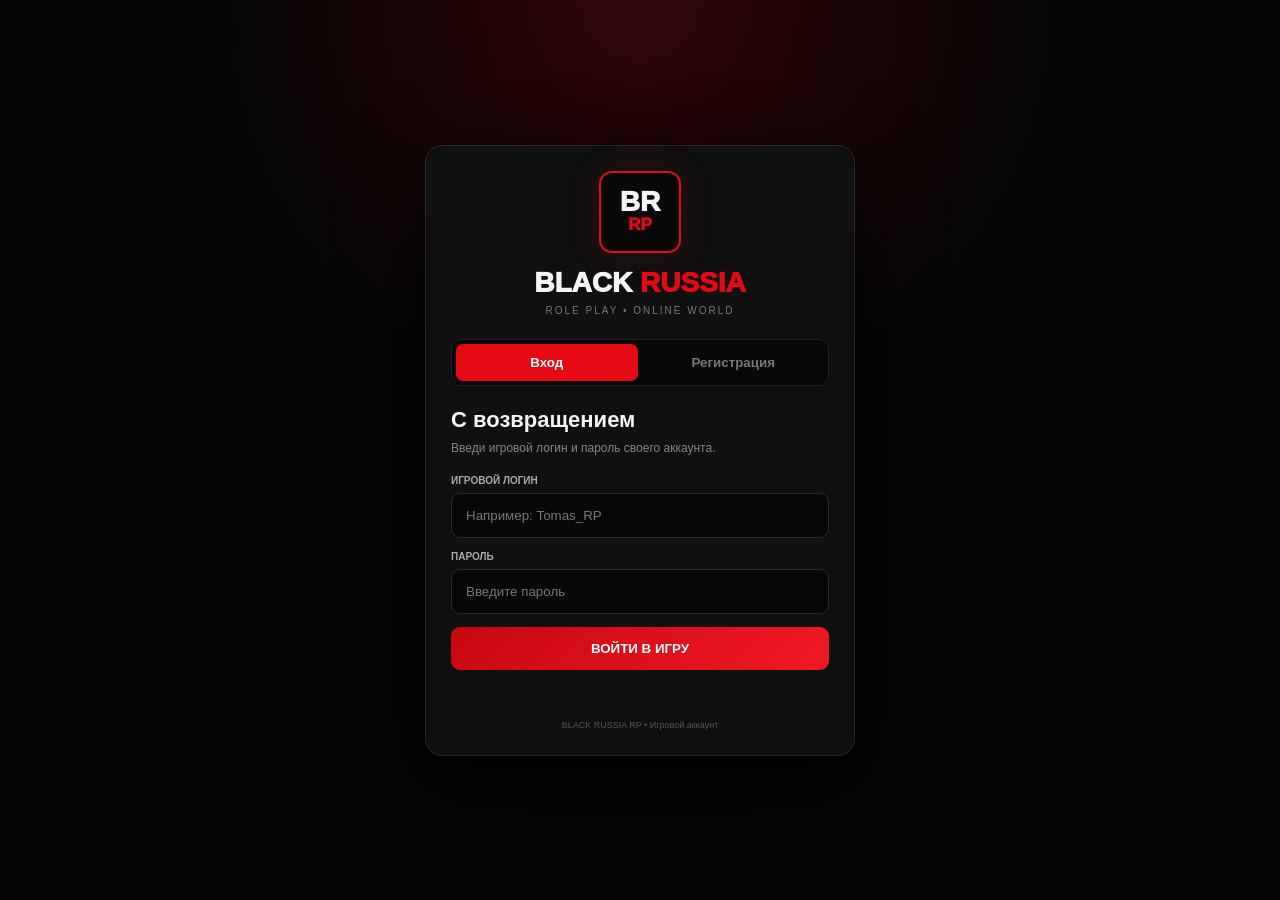
==== commit a0d83904: "Rename Index.html to index.html" ====
--- a/index.html
+++ b/index.html
@@ -3,269 +3,615 @@
 <head>
 <meta charset="UTF-8">
 <meta name="viewport" content="width=device-width,initial-scale=1,maximum-scale=1,user-scalable=no">
-
 <title>BLACK RUSSIA RP</title>
 
 <style>
-*{box-sizing:border-box;margin:0;padding:0;-webkit-tap-highlight-color:transparent}
+*{
+ box-sizing:border-box;
+ margin:0;
+ padding:0;
+ -webkit-tap-highlight-color:transparent
+}
 
 :root{
---bg:#070707;--panel:#111;--panel2:#181818;--line:#292929;
---red:#e50914;--red2:#ff2633;--white:#f5f5f5;
---muted:#888;--green:#31d47a
+ --bg:#060606;
+ --panel:#101010;
+ --panel2:#181818;
+ --line:#292929;
+ --red:#e50914;
+ --red2:#ff2633;
+ --white:#f5f5f5;
+ --muted:#858585;
+ --green:#31d47a;
+ --yellow:#ffc928
+}
+
+html,body{
+ min-height:100%;
+ background:#050505;
+ color:var(--white);
+ font-family:Arial,Helvetica,sans-serif
 }
 
 body{
-font-family:Arial,Helvetica,sans-serif;
-background:#050505;color:var(--white);min-height:100vh
-}
-
-button,input{font-family:inherit}
-button{border:0;cursor:pointer}
-.hidden{display:none!important}
-
-/* AUTH */
+ overflow-x:hidden
+}
+
+button,input{
+ font-family:inherit
+}
+
+button{
+ border:0;
+ cursor:pointer
+}
+
+.hidden{
+ display:none!important
+}
+
+/* =========================
+   AUTH
+========================= */
 
 #authScreen{
-min-height:100vh;display:flex;align-items:center;justify-content:center;
-padding:20px;
-background:radial-gradient(circle at 50% 0%,rgba(229,9,20,.18),transparent 38%),#050505
+ min-height:100vh;
+ display:flex;
+ align-items:center;
+ justify-content:center;
+ padding:18px;
+ background:
+ radial-gradient(circle at 50% 0%,rgba(229,9,20,.20),transparent 38%),
+ #050505
 }
 
 .auth-box{
-width:100%;max-width:430px;padding:25px;background:#101010;
-border:1px solid var(--line);border-radius:16px;
-box-shadow:0 20px 60px #000a
+ width:100%;
+ max-width:430px;
+ padding:25px;
+ background:#101010;
+ border:1px solid #292929;
+ border-radius:17px;
+ box-shadow:0 25px 80px #000
 }
 
 .logo-box{
-width:82px;height:82px;margin:0 auto 14px;display:flex;
-align-items:center;justify-content:center;border-radius:12px;
-background:#080808;border:2px solid var(--red)
-}
-
-.logo-box div{text-align:center;line-height:.85}
-.logo-box .b{font-size:27px;font-weight:1000}
-.logo-box .r{font-size:17px;font-weight:1000;color:var(--red)}
-
-.logo{text-align:center;font-size:28px;font-weight:1000}
-.logo span,.top-logo span{color:var(--red)}
+ width:82px;
+ height:82px;
+ margin:0 auto 14px;
+ display:flex;
+ align-items:center;
+ justify-content:center;
+ border-radius:13px;
+ background:#080808;
+ border:2px solid var(--red);
+ box-shadow:0 0 35px rgba(229,9,20,.14)
+}
+
+.logo-box div{
+ text-align:center;
+ line-height:.85
+}
+
+.logo-box .b{
+ font-size:28px;
+ font-weight:1000
+}
+
+.logo-box .r{
+ margin-top:4px;
+ color:var(--red);
+ font-size:17px;
+ font-weight:1000
+}
+
+.logo{
+ text-align:center;
+ font-size:28px;
+ font-weight:1000
+}
+
+.logo span,
+.top-logo span{
+ color:var(--red)
+}
 
 .logo-sub{
-text-align:center;color:#777;font-size:10px;margin:6px 0 23px;
-letter-spacing:2px;text-transform:uppercase
+ margin:6px 0 23px;
+ text-align:center;
+ color:#777;
+ font-size:10px;
+ letter-spacing:2px;
+ text-transform:uppercase
 }
 
 .auth-tabs{
-display:flex;gap:5px;padding:4px;background:#080808;
-border:1px solid #222;border-radius:10px;margin-bottom:21px
+ display:flex;
+ gap:5px;
+ padding:4px;
+ margin-bottom:21px;
+ background:#080808;
+ border:1px solid #222;
+ border-radius:10px
 }
 
 .auth-tab{
-flex:1;padding:11px;border-radius:7px;background:transparent;
-color:#777;font-weight:800
-}
-
-.auth-tab.active{background:var(--red);color:#fff}
-
-.auth-title{font-size:22px;font-weight:900;margin-bottom:6px}
-.auth-desc{color:#858585;font-size:12px;line-height:1.5;margin-bottom:18px}
-
-.field{margin-bottom:13px}
+ flex:1;
+ padding:11px;
+ border-radius:7px;
+ background:transparent;
+ color:#777;
+ font-weight:800
+}
+
+.auth-tab.active{
+ background:var(--red);
+ color:#fff
+}
+
+.auth-title{
+ margin-bottom:6px;
+ font-size:22px;
+ font-weight:900
+}
+
+.auth-desc{
+ margin-bottom:18px;
+ color:#858585;
+ font-size:12px;
+ line-height:1.5
+}
+
+.field{
+ margin-bottom:13px
+}
+
 .field label{
-display:block;color:#aaa;font-size:10px;font-weight:bold;
-margin-bottom:7px
+ display:block;
+ margin-bottom:7px;
+ color:#aaa;
+ font-size:10px;
+ font-weight:bold
 }
 
 .field input{
-width:100%;padding:14px;color:#fff;background:#080808;
-border:1px solid #2a2a2a;border-radius:9px;outline:none
-}
-
-.field input:focus{border-color:var(--red)}
-
-.primary-btn,.secondary-btn{
-width:100%;color:#fff;border-radius:9px;font-weight:900
+ width:100%;
+ padding:14px;
+ outline:none;
+ color:#fff;
+ background:#080808;
+ border:1px solid #2a2a2a;
+ border-radius:9px
+}
+
+.field input:focus{
+ border-color:var(--red);
+ box-shadow:0 0 0 2px rgba(229,9,20,.08)
+}
+
+.primary-btn,
+.secondary-btn{
+ width:100%;
+ color:#fff;
+ border-radius:9px;
+ font-weight:900
 }
 
 .primary-btn{
-padding:14px;background:linear-gradient(135deg,#c70711,#f01925)
+ padding:14px;
+ background:linear-gradient(135deg,#c70711,#f01925)
+}
+
+.primary-btn:active{
+ transform:scale(.99)
 }
 
 .secondary-btn{
-padding:13px;background:#202020;border:1px solid #303030;margin-top:9px
+ padding:13px;
+ margin-top:9px;
+ background:#202020;
+ border:1px solid #303030
 }
 
 .auth-message{
-min-height:20px;margin-top:12px;text-align:center;font-size:12px
-}
-
-/* APP */
-
-#app{min-height:100vh;padding-bottom:76px}
+ min-height:20px;
+ margin-top:12px;
+ text-align:center;
+ font-size:12px;
+ line-height:1.4
+}
+
+.auth-footer{
+ margin-top:18px;
+ text-align:center;
+ color:#555;
+ font-size:9px
+}
+
+/* =========================
+   APP
+========================= */
+
+#app{
+ min-height:100vh;
+ padding-bottom:78px
+}
 
 .topbar{
-height:62px;position:sticky;top:0;z-index:50;
-display:flex;align-items:center;justify-content:space-between;
-padding:0 13px;background:#080808f5;border-bottom:1px solid #252525;
-backdrop-filter:blur(12px)
-}
-
-.top-logo{font-size:16px;font-weight:1000}
+ position:sticky;
+ top:0;
+ z-index:50;
+ height:62px;
+ display:flex;
+ align-items:center;
+ justify-content:space-between;
+ gap:8px;
+ padding:0 13px;
+ background:#080808f5;
+ border-bottom:1px solid #252525;
+ backdrop-filter:blur(12px)
+}
+
+.top-logo{
+ flex:1;
+ font-size:16px;
+ font-weight:1000
+}
 
 .server-status{
-display:flex;align-items:center;gap:6px;color:#888;font-size:10px
+ display:flex;
+ align-items:center;
+ gap:6px;
+ color:#888;
+ font-size:10px
 }
 
 .online-dot{
-width:7px;height:7px;border-radius:50%;background:var(--green);
-box-shadow:0 0 8px var(--green)
-}
-
-.money-box{display:flex;gap:5px}
+ width:7px;
+ height:7px;
+ border-radius:50%;
+ background:var(--green);
+ box-shadow:0 0 8px var(--green)
+}
+
+.money-box{
+ display:flex;
+ gap:5px
+}
 
 .money{
-padding:6px 8px;background:#151515;border:1px solid #292929;
-border-radius:7px;font-size:9px;font-weight:bold
-}
-
-.cash{color:#53dd8a}.donate{color:var(--red2)}
+ padding:6px 8px;
+ background:#151515;
+ border:1px solid #292929;
+ border-radius:7px;
+ font-size:9px;
+ font-weight:bold
+}
+
+.cash{
+ color:#53dd8a
+}
+
+.donate{
+ color:var(--red2)
+}
 
 .page{
-display:none;max-width:1000px;margin:auto;padding:15px
-}
-
-.page.active{display:block}
-
-.page-title{font-size:25px;font-weight:1000}
-.page-subtitle{color:#777;font-size:11px;margin:4px 0 17px}
-.section-title{margin:21px 0 11px;font-size:16px;font-weight:900}
-
-/* HOME */
+ display:none;
+ max-width:1000px;
+ margin:auto;
+ padding:15px
+}
+
+.page.active{
+ display:block
+}
+
+.page-title{
+ font-size:25px;
+ font-weight:1000
+}
+
+.page-subtitle{
+ margin:4px 0 17px;
+ color:#777;
+ font-size:11px
+}
+
+.section-title{
+ margin:21px 0 11px;
+ font-size:16px;
+ font-weight:900
+}
+
+/* =========================
+   HOME
+========================= */
 
 .hero{
-position:relative;overflow:hidden;padding:20px;
-background:linear-gradient(120deg,rgba(229,9,20,.16),transparent 55%),#111;
-border:1px solid var(--line);border-radius:14px
+ position:relative;
+ overflow:hidden;
+ padding:20px;
+ background:
+ linear-gradient(120deg,rgba(229,9,20,.16),transparent 55%),
+ #111;
+ border:1px solid var(--line);
+ border-radius:14px
 }
 
 .hero:after{
-content:"RP";position:absolute;right:-10px;bottom:-35px;
-color:#ffffff04;font-size:120px;font-weight:1000
+ content:"RP";
+ position:absolute;
+ right:-10px;
+ bottom:-35px;
+ color:#ffffff04;
+ font-size:120px;
+ font-weight:1000
 }
 
 .hero-small{
-color:#777;font-size:10px;text-transform:uppercase;letter-spacing:1.3px
-}
-
-.hero-name{position:relative;z-index:1;margin:6px 0 10px;font-size:27px;font-weight:1000}
-.hero-name span{color:var(--red)}
+ color:#777;
+ font-size:10px;
+ letter-spacing:1.3px;
+ text-transform:uppercase
+}
+
+.hero-name{
+ position:relative;
+ z-index:1;
+ margin:6px 0 10px;
+ font-size:27px;
+ font-weight:1000
+}
+
+.hero-name span{
+ color:var(--red)
+}
 
 .stats-grid{
-display:grid;grid-template-columns:repeat(2,1fr);gap:9px;margin-top:12px
+ display:grid;
+ grid-template-columns:repeat(2,1fr);
+ gap:9px;
+ margin-top:12px
 }
 
 .stat-card{
-padding:14px;background:#111;border:1px solid #272727;border-radius:11px
-}
-
-.stat-label{color:#777;font-size:9px;margin-bottom:6px}
-.stat-value{font-size:17px;font-weight:900}
+ padding:14px;
+ background:#111;
+ border:1px solid #272727;
+ border-radius:11px
+}
+
+.stat-label{
+ margin-bottom:6px;
+ color:#777;
+ font-size:9px
+}
+
+.stat-value{
+ font-size:17px;
+ font-weight:900
+}
 
 .progress{
-height:5px;overflow:hidden;background:#292929;border-radius:20px;margin-top:9px
+ height:5px;
+ overflow:hidden;
+ margin-top:9px;
+ background:#292929;
+ border-radius:20px
 }
 
 .progress div{
-width:0;height:100%;background:linear-gradient(90deg,#b90912,#ff2835)
+ width:0;
+ height:100%;
+ background:linear-gradient(90deg,#b90912,#ff2835);
+ transition:.3s
 }
 
 .quick-grid{
-display:grid;grid-template-columns:repeat(3,1fr);gap:8px
+ display:grid;
+ grid-template-columns:repeat(3,1fr);
+ gap:8px
 }
 
 .quick{
-padding:14px 6px;color:#fff;background:#111;
-border:1px solid #272727;border-radius:11px
-}
-
-.quick-icon{font-size:22px;margin-bottom:6px}
-.quick-name{font-size:10px;font-weight:bold}
-
-/* CARDS */
-
-.cards{display:grid;grid-template-columns:repeat(2,1fr);gap:10px}
+ padding:14px 6px;
+ color:#fff;
+ background:#111;
+ border:1px solid #272727;
+ border-radius:11px
+}
+
+.quick:active{
+ transform:scale(.97)
+}
+
+.quick-icon{
+ margin-bottom:6px;
+ font-size:22px
+}
+
+.quick-name{
+ font-size:10px;
+ font-weight:bold
+}
+
+/* =========================
+   CARDS
+========================= */
+
+.cards{
+ display:grid;
+ grid-template-columns:repeat(2,1fr);
+ gap:10px
+}
 
 .card{
-padding:15px;background:#111;border:1px solid #292929;border-radius:12px
-}
-
-.card-title{font-size:15px;font-weight:900}
-.card-desc{color:#777;font-size:11px;line-height:1.45;margin:7px 0 12px}
-
-/* GARAGE */
+ padding:15px;
+ background:#111;
+ border:1px solid #292929;
+ border-radius:12px
+}
+
+.card-title{
+ font-size:15px;
+ font-weight:900
+}
+
+.card-desc{
+ margin:7px 0 12px;
+ color:#777;
+ font-size:11px;
+ line-height:1.45
+}
+
+/* =========================
+   GARAGE
+========================= */
 
 .car{
-margin-bottom:10px;overflow:hidden;background:#111;
-border:1px solid #292929;border-radius:13px
+ margin-bottom:10px;
+ overflow:hidden;
+ background:#111;
+ border:1px solid #292929;
+ border-radius:13px
 }
 
 .car-image{
-height:125px;display:flex;align-items:center;justify-content:center;
-background:radial-gradient(circle,#353535,#161616 50%,#0b0b0b);
-font-size:65px
-}
-
-.car-body{padding:14px}
-.car-name{font-size:17px;font-weight:900}
-.car-meta{color:#777;font-size:10px;margin-top:5px}
-
-.car-buttons{display:flex;gap:6px;margin-top:11px}
+ height:125px;
+ display:flex;
+ align-items:center;
+ justify-content:center;
+ background:
+ radial-gradient(circle,#353535,#161616 50%,#0b0b0b);
+ font-size:65px
+}
+
+.car-body{
+ padding:14px
+}
+
+.car-name{
+ font-size:17px;
+ font-weight:900
+}
+
+.car-meta{
+ margin-top:5px;
+ color:#777;
+ font-size:10px
+}
+
+.car-buttons{
+ display:flex;
+ gap:6px;
+ margin-top:11px
+}
 
 .car-buttons button{
-flex:1;padding:9px;color:#fff;background:#202020;
-border-radius:7px;font-size:10px;font-weight:bold
-}
-
-/* SHOP */
+ flex:1;
+ padding:9px;
+ color:#fff;
+ background:#202020;
+ border-radius:7px;
+ font-size:10px;
+ font-weight:bold
+}
+
+/* =========================
+   SHOP
+========================= */
 
 .shop-grid{
-display:grid;grid-template-columns:repeat(2,1fr);gap:9px
+ display:grid;
+ grid-template-columns:repeat(2,1fr);
+ gap:9px
 }
 
 .item{
-text-align:center;padding:15px;background:#111;
-border:1px solid #292929;border-radius:12px
-}
-
-.item-icon{font-size:34px}
-.item-name{margin-top:7px;font-size:12px;font-weight:900}
-.item-price{color:#55dc89;font-size:11px;margin:7px 0}
+ padding:15px;
+ text-align:center;
+ background:#111;
+ border:1px solid #292929;
+ border-radius:12px
+}
+
+.item-icon{
+ font-size:34px
+}
+
+.item-name{
+ margin-top:7px;
+ font-size:12px;
+ font-weight:900
+}
+
+.item-price{
+ margin:7px 0;
+ color:#55dc89;
+ font-size:11px
+}
 
 .buy{
-width:100%;padding:9px;background:var(--red);
-color:#fff;border-radius:7px;font-size:10px;font-weight:900
-}
-
-/* MAP */
+ width:100%;
+ padding:9px;
+ color:#fff;
+ background:var(--red);
+ border-radius:7px;
+ font-size:10px;
+ font-weight:900
+}
+
+/* =========================
+   MAP
+========================= */
 
 .map{
-height:430px;position:relative;overflow:hidden;border:1px solid #292929;
-border-radius:14px;
-background:
-linear-gradient(30deg,transparent 48%,#292929 49%,#292929 51%,transparent 52%),
-linear-gradient(-30deg,transparent 48%,#292929 49%,#292929 51%,transparent 52%),#111;
-background-size:90px 90px
-}
-
-.map-road{position:absolute;background:#363636;border:2px solid #484848}
-.road1{width:130%;height:34px;left:-10%;top:43%;transform:rotate(-12deg)}
-.road2{width:34px;height:130%;left:47%;top:-10%;transform:rotate(7deg)}
+ position:relative;
+ height:430px;
+ overflow:hidden;
+ border:1px solid #292929;
+ border-radius:14px;
+ background:
+ linear-gradient(30deg,transparent 48%,#292929 49%,#292929 51%,transparent 52%),
+ linear-gradient(-30deg,transparent 48%,#292929 49%,#292929 51%,transparent 52%),
+ #111;
+ background-size:90px 90px
+}
+
+.map-road{
+ position:absolute;
+ background:#363636;
+ border:2px solid #484848
+}
+
+.road1{
+ width:130%;
+ height:34px;
+ left:-10%;
+ top:43%;
+ transform:rotate(-12deg)
+}
+
+.road2{
+ width:34px;
+ height:130%;
+ left:47%;
+ top:-10%;
+ transform:rotate(7deg)
+}
 
 .map-point{
-position:absolute;width:42px;height:42px;display:flex;
-align-items:center;justify-content:center;border-radius:50%;
-background:var(--red);border:3px solid #080808;font-size:18px
+ position:absolute;
+ width:42px;
+ height:42px;
+ display:flex;
+ align-items:center;
+ justify-content:center;
+ border-radius:50%;
+ background:var(--red);
+ border:3px solid #080808;
+ font-size:18px
 }
 
 .point1{left:18%;top:23%}
@@ -274,176 +620,422 @@
 .point4{left:73%;top:69%}
 .point5{left:46%;top:45%}
 
-/* DONATE */
+/* =========================
+   DONATE
+========================= */
 
 .donate-banner{
-padding:24px;text-align:center;
-background:radial-gradient(circle,rgba(229,9,20,.18),transparent 65%),#111;
-border:1px solid #432020;border-radius:14px
-}
-
-.donate-title{font-size:29px;font-weight:1000}
-.donate-title span{color:var(--red)}
-.donate-sub{color:#777;font-size:11px;margin-top:5px}
+ padding:24px;
+ text-align:center;
+ background:
+ radial-gradient(circle,rgba(229,9,20,.18),transparent 65%),
+ #111;
+ border:1px solid #432020;
+ border-radius:14px
+}
+
+.donate-title{
+ font-size:29px;
+ font-weight:1000
+}
+
+.donate-title span{
+ color:var(--red)
+}
+
+.donate-sub{
+ margin-top:5px;
+ color:#777;
+ font-size:11px
+}
 
 .donate-grid{
-display:grid;grid-template-columns:repeat(2,1fr);gap:9px;margin-top:12px
+ display:grid;
+ grid-template-columns:repeat(2,1fr);
+ gap:9px;
+ margin-top:12px
 }
 
 .donate-card{
-padding:17px;text-align:center;background:#111;
-border:1px solid #292929;border-radius:12px
-}
-
-.donate-card strong{display:block;color:var(--red);font-size:20px}
-.donate-card span{display:block;color:#777;font-size:10px;margin:5px 0 10px}
+ padding:17px;
+ text-align:center;
+ background:#111;
+ border:1px solid #292929;
+ border-radius:12px
+}
+
+.donate-card strong{
+ display:block;
+ color:var(--red);
+ font-size:20px
+}
+
+.donate-card span{
+ display:block;
+ margin:5px 0 10px;
+ color:#777;
+ font-size:10px
+}
 
 .donate-card button{
-width:100%;padding:9px;background:var(--red);
-color:#fff;border-radius:7px;font-size:10px;font-weight:900
-}
-
-/* CHAT */
-
-.chat-box{overflow:hidden;background:#0e0e0e;border:1px solid #292929;border-radius:13px}
-
-.chat-messages{height:430px;overflow-y:auto;padding:12px}
-.message{margin-bottom:10px}
-.message-name{color:var(--red);font-size:10px;font-weight:900}
+ width:100%;
+ padding:9px;
+ color:#fff;
+ background:var(--red);
+ border-radius:7px;
+ font-size:10px;
+ font-weight:900
+}
+
+/* =========================
+   CHAT
+========================= */
+
+.chat-box{
+ overflow:hidden;
+ background:#0e0e0e;
+ border:1px solid #292929;
+ border-radius:13px
+}
+
+.chat-messages{
+ height:430px;
+ overflow-y:auto;
+ padding:12px
+}
+
+.message{
+ margin-bottom:10px
+}
+
+.message-name{
+ color:var(--red);
+ font-size:10px;
+ font-weight:900
+}
 
 .message-text{
-display:inline-block;margin-top:3px;padding:8px 10px;
-background:#1a1a1a;border-radius:8px;font-size:11px
+ display:inline-block;
+ max-width:90%;
+ margin-top:3px;
+ padding:8px 10px;
+ background:#1a1a1a;
+ border-radius:8px;
+ font-size:11px;
+ word-break:break-word
 }
 
 .chat-input{
-display:flex;gap:7px;padding:9px;border-top:1px solid #292929
+ display:flex;
+ gap:7px;
+ padding:9px;
+ border-top:1px solid #292929
 }
 
 .chat-input input{
-flex:1;min-width:0;padding:11px;color:#fff;background:#181818;
-border:1px solid #292929;border-radius:8px;outline:none
+ flex:1;
+ min-width:0;
+ padding:11px;
+ outline:none;
+ color:#fff;
+ background:#181818;
+ border:1px solid #292929;
+ border-radius:8px
 }
 
 .chat-input button{
-width:48px;background:var(--red);color:#fff;border-radius:8px
-}
-
-/* ONLINE */
+ width:48px;
+ color:#fff;
+ background:var(--red);
+ border-radius:8px
+}
+
+/* =========================
+   ONLINE
+========================= */
 
 .online-card{
-display:flex;align-items:center;gap:11px;padding:12px;margin-bottom:7px;
-background:#111;border:1px solid #292929;border-radius:11px
+ display:flex;
+ align-items:center;
+ gap:11px;
+ padding:12px;
+ margin-bottom:7px;
+ background:#111;
+ border:1px solid #292929;
+ border-radius:11px
 }
 
 .avatar{
-width:42px;height:42px;display:flex;align-items:center;
-justify-content:center;background:#202020;border-radius:50%;
-border:1px solid #3a3a3a;font-weight:900
-}
-
-.online-info{flex:1}
-.online-name{font-size:12px;font-weight:900}
-.online-status{color:var(--green);font-size:9px;margin-top:3px}
+ width:42px;
+ height:42px;
+ display:flex;
+ align-items:center;
+ justify-content:center;
+ background:#202020;
+ border:1px solid #3a3a3a;
+ border-radius:50%;
+ font-weight:900
+}
+
+.online-info{
+ flex:1
+}
+
+.online-name{
+ font-size:12px;
+ font-weight:900
+}
+
+.online-status{
+ margin-top:3px;
+ color:var(--green);
+ font-size:9px
+}
 
 .level{
-padding:5px 7px;background:#202020;color:#bbb;
-border-radius:6px;font-size:9px
-}
-
-/* PROFILE */
+ padding:5px 7px;
+ background:#202020;
+ color:#bbb;
+ border-radius:6px;
+ font-size:9px
+}
+
+/* =========================
+   PROFILE
+========================= */
 
 .profile-head{
-padding:20px;text-align:center;background:#111;
-border:1px solid #292929;border-radius:14px
+ padding:20px;
+ text-align:center;
+ background:#111;
+ border:1px solid #292929;
+ border-radius:14px
 }
 
 .big-avatar{
-width:82px;height:82px;display:flex;align-items:center;
-justify-content:center;margin:auto;border-radius:50%;
-background:#202020;border:2px solid var(--red);
-font-size:30px;font-weight:1000
-}
-
-.profile-name{margin-top:10px;font-size:21px;font-weight:1000}
-.profile-id{color:#777;font-size:10px;margin-top:4px}
+ width:82px;
+ height:82px;
+ display:flex;
+ align-items:center;
+ justify-content:center;
+ margin:auto;
+ background:#202020;
+ border:2px solid var(--red);
+ border-radius:50%;
+ font-size:30px;
+ font-weight:1000
+}
+
+.profile-name{
+ margin-top:10px;
+ font-size:21px;
+ font-weight:1000
+}
+
+.profile-id{
+ margin-top:4px;
+ color:#777;
+ font-size:10px
+}
 
 .profile-row{
-display:flex;justify-content:space-between;padding:12px 0;
-border-bottom:1px solid #292929;font-size:12px
-}
-
-.profile-row:last-child{border-bottom:0}
-.profile-row span:last-child{color:#ccc}
-
-/* NAV */
+ display:flex;
+ justify-content:space-between;
+ padding:12px 0;
+ border-bottom:1px solid #292929;
+ font-size:12px
+}
+
+.profile-row:last-child{
+ border-bottom:0
+}
+
+.profile-row span:last-child{
+ color:#ccc
+}
+
+/* =========================
+   NAV
+========================= */
 
 .bottom-nav{
-position:fixed;bottom:0;left:0;right:0;z-index:100;height:68px;
-display:flex;justify-content:space-around;background:#080808fa;
-border-top:1px solid #292929;backdrop-filter:blur(15px)
+ position:fixed;
+ bottom:0;
+ left:0;
+ right:0;
+ z-index:100;
+ height:68px;
+ display:flex;
+ justify-content:space-around;
+ background:#080808fa;
+ border-top:1px solid #292929;
+ backdrop-filter:blur(15px)
 }
 
 .nav-btn{
-flex:1;max-width:100px;display:flex;flex-direction:column;
-align-items:center;justify-content:center;gap:4px;
-background:transparent;color:#666;font-size:9px;font-weight:bold
-}
-
-.nav-icon{font-size:19px}
-.nav-btn.active{color:var(--red)}
-
-/* MODAL */
+ flex:1;
+ max-width:100px;
+ display:flex;
+ flex-direction:column;
+ align-items:center;
+ justify-content:center;
+ gap:4px;
+ background:transparent;
+ color:#666;
+ font-size:9px;
+ font-weight:bold
+}
+
+.nav-icon{
+ font-size:19px
+}
+
+.nav-btn.active{
+ color:var(--red)
+}
+
+/* =========================
+   MODAL
+========================= */
 
 .modal{
-position:fixed;inset:0;z-index:300;display:flex;
-align-items:flex-end;justify-content:center;padding:10px;
-background:#000c
+ position:fixed;
+ inset:0;
+ z-index:300;
+ display:flex;
+ align-items:flex-end;
+ justify-content:center;
+ padding:10px;
+ background:#000c
 }
 
 .modal-box{
-width:100%;max-width:500px;max-height:85vh;overflow:auto;
-padding:20px;background:#121212;border:1px solid #363636;
-border-radius:17px 17px 9px 9px
+ width:100%;
+ max-width:500px;
+ max-height:85vh;
+ overflow:auto;
+ padding:20px;
+ background:#121212;
+ border:1px solid #363636;
+ border-radius:17px 17px 9px 9px
 }
 
 .close{
-float:right;width:30px;height:30px;color:#fff;
-background:#292929;border-radius:50%
-}
-
-.modal-title{font-size:19px;font-weight:900;margin-bottom:8px}
+ float:right;
+ width:30px;
+ height:30px;
+ color:#fff;
+ background:#292929;
+ border-radius:50%
+}
+
+.modal-title{
+ margin-bottom:8px;
+ font-size:19px;
+ font-weight:900
+}
 
 .modal-text{
-color:#888;font-size:11px;line-height:1.5;
-white-space:pre-line;margin-bottom:15px
+ margin-bottom:15px;
+ color:#888;
+ font-size:11px;
+ line-height:1.5;
+ white-space:pre-line
 }
 
 .toast{
-position:fixed;left:50%;bottom:80px;z-index:500;
-transform:translateX(-50%) translateY(20px);
-padding:11px 15px;color:#fff;background:#191919;
-border:1px solid #383838;border-radius:9px;font-size:11px;
-opacity:0;pointer-events:none;transition:.25s
-}
-
-.toast.show{opacity:1;transform:translateX(-50%) translateY(0)}
+ position:fixed;
+ left:50%;
+ bottom:80px;
+ z-index:500;
+ transform:translateX(-50%) translateY(20px);
+ padding:11px 15px;
+ color:#fff;
+ background:#191919;
+ border:1px solid #383838;
+ border-radius:9px;
+ font-size:11px;
+ opacity:0;
+ pointer-events:none;
+ transition:.25s
+}
+
+.toast.show{
+ opacity:1;
+ transform:translateX(-50%) translateY(0)
+}
+
+/* =========================
+   DESKTOP
+========================= */
 
 @media(min-width:700px){
+
 .bottom-nav{
-left:50%;right:auto;width:650px;transform:translateX(-50%);
-border:1px solid #292929;border-bottom:0;border-radius:13px 13px 0 0
-}
-.stats-grid{grid-template-columns:repeat(4,1fr)}
-.quick-grid{grid-template-columns:repeat(4,1fr)}
-.shop-grid,.donate-grid{grid-template-columns:repeat(4,1fr)}
+ left:50%;
+ right:auto;
+ width:650px;
+ transform:translateX(-50%);
+ border:1px solid #292929;
+ border-bottom:0;
+ border-radius:13px 13px 0 0
+}
+
+.stats-grid{
+ grid-template-columns:repeat(4,1fr)
+}
+
+.quick-grid{
+ grid-template-columns:repeat(4,1fr)
+}
+
+.shop-grid,
+.donate-grid{
+ grid-template-columns:repeat(4,1fr)
+}
+
+}
+
+/* =========================
+   VERY SMALL PHONE
+========================= */
+
+@media(max-width:360px){
+
+.auth-box{
+ padding:20px
+}
+
+.logo{
+ font-size:24px
+}
+
+.top-logo{
+ font-size:13px
+}
+
+.money{
+ padding:5px 6px;
+ font-size:8px
+}
+
+.page{
+ padding:11px
+}
+
+.quick{
+ padding:11px 4px
+}
+
 }
 </style>
 </head>
 
 <body>
 
-<!-- AUTH -->
+<!-- =====================================================
+     AUTH SCREEN
+===================================================== -->
 
 <section id="authScreen">
 
@@ -456,87 +1048,203 @@
 </div>
 </div>
 
-<div class="logo">BLACK <span>RUSSIA</span></div>
-<div class="logo-sub">Role Play • Online World</div>
+<div class="logo">
+BLACK <span>RUSSIA</span>
+</div>
+
+<div class="logo-sub">
+Role Play • Online World
+</div>
 
 <div class="auth-tabs">
-<button class="auth-tab active" id="loginTab" onclick="switchAuth('login')">Вход</button>
-<button class="auth-tab" id="registerTab" onclick="switchAuth('register')">Регистрация</button>
-</div>
+
+<button
+class="auth-tab active"
+id="loginTab"
+onclick="switchAuth('login')">
+Вход
+</button>
+
+<button
+class="auth-tab"
+id="registerTab"
+onclick="switchAuth('register')">
+Регистрация
+</button>
+
+</div>
+
+
+<!-- LOGIN -->
 
 <div id="loginForm">
 
-<div class="auth-title">С возвращением</div>
+<div class="auth-title">
+С возвращением
+</div>
 
 <div class="auth-desc">
-Введи логин и пароль своего игрового аккаунта.
+Введи игровой логин и пароль своего аккаунта.
 </div>
 
 <div class="field">
-<label>ЛОГИН</label>
-<input id="loginUsername" autocomplete="username" placeholder="Введите логин">
+
+<label>ИГРОВОЙ ЛОГИН</label>
+
+<input
+id="loginUsername"
+autocomplete="username"
+placeholder="Например: Tomas_RP">
+
 </div>
 
 <div class="field">
+
 <label>ПАРОЛЬ</label>
-<input id="loginPassword" type="password" autocomplete="current-password" placeholder="Введите пароль">
-</div>
-
-<button class="primary-btn" onclick="loginAccount()">ВОЙТИ В ИГРУ</button>
-
-<div class="auth-message" id="loginMessage"></div>
-
-</div>
-
-<div id="registerForm" class="hidden">
-
-<div class="auth-title">Новый аккаунт</div>
+
+<input
+id="loginPassword"
+type="password"
+autocomplete="current-password"
+placeholder="Введите пароль">
+
+</div>
+
+<button
+class="primary-btn"
+onclick="loginAccount()">
+ВОЙТИ В ИГРУ
+</button>
+
+<div
+class="auth-message"
+id="loginMessage">
+</div>
+
+</div>
+
+
+<!-- REGISTER -->
+
+<div
+id="registerForm"
+class="hidden">
+
+<div class="auth-title">
+Новый аккаунт
+</div>
 
 <div class="auth-desc">
-Создай игровой аккаунт и получи собственный профиль.
+Создай игровой аккаунт. Логин будет использоваться в игре.
 </div>
 
 <div class="field">
+
 <label>ИГРОВОЙ ЛОГИН</label>
-<input id="regUsername" autocomplete="username" placeholder="Игровой ник">
+
+<input
+id="regUsername"
+autocomplete="username"
+placeholder="Например: Tomas_RP">
+
 </div>
 
 <div class="field">
+
 <label>ПОЧТА</label>
-<input id="regEmail" type="email" autocomplete="email" placeholder="example@mail.com">
+
+<input
+id="regEmail"
+type="email"
+autocomplete="email"
+placeholder="example@mail.com">
+
 </div>
 
 <div class="field">
+
 <label>ПАРОЛЬ</label>
-<input id="regPassword" type="password" autocomplete="new-password" placeholder="Минимум 6 символов">
-</div>
-
-<button class="primary-btn" onclick="registerAccount()">СОЗДАТЬ АККАУНТ</button>
-
-<div class="auth-message" id="registerMessage"></div>
-
-</div>
-
-</div>
+
+<input
+id="regPassword"
+type="password"
+autocomplete="new-password"
+placeholder="Минимум 6 символов">
+
+</div>
+
+<div class="field">
+
+<label>ПОВТОР ПАРОЛЯ</label>
+
+<input
+id="regPassword2"
+type="password"
+autocomplete="new-password"
+placeholder="Повтори пароль">
+
+</div>
+
+<button
+class="primary-btn"
+onclick="registerAccount()">
+СОЗДАТЬ АККАУНТ
+</button>
+
+<div
+class="auth-message"
+id="registerMessage">
+</div>
+
+</div>
+
+<div class="auth-footer">
+BLACK RUSSIA RP • Игровой аккаунт
+</div>
+
+</div>
+
 </section>
 
 
-<!-- APP -->
-
-<section id="app" class="hidden">
+<!-- =====================================================
+     APPLICATION
+===================================================== -->
+
+<section
+id="app"
+class="hidden">
 
 <header class="topbar">
 
-<div class="top-logo">BLACK <span>RUSSIA</span></div>
+<div class="top-logo">
+BLACK <span>RUSSIA</span>
+</div>
 
 <div class="server-status">
+
 <div class="online-dot"></div>
-<span id="onlineCount">0 онлайн</span>
+
+<span id="onlineCount">
+0 онлайн
+</span>
+
 </div>
 
 <div class="money-box">
-<div class="money cash" id="topCash">₽ 0</div>
-<div class="money donate" id="topDonate">♦ 0</div>
+
+<div
+class="money cash"
+id="topCash">
+₽ 0
+</div>
+
+<div
+class="money donate"
+id="topDonate">
+♦ 0
+</div>
+
 </div>
 
 </header>
@@ -544,91 +1252,193 @@
 
 <!-- HOME -->
 
-<main id="homePage" class="page active">
+<main
+id="homePage"
+class="page active">
 
 <div class="hero">
 
-<div class="hero-small">ДОБРО ПОЖАЛОВАТЬ НА СЕРВЕР</div>
+<div class="hero-small">
+ДОБРО ПОЖАЛОВАТЬ НА СЕРВЕР
+</div>
 
 <div class="hero-name">
 <span id="homeName">Player</span>
 </div>
 
-<div class="hero-small">ТВОЯ ИСТОРИЯ НАЧИНАЕТСЯ ЗДЕСЬ</div>
-
-</div>
+<div class="hero-small">
+ТВОЯ ИСТОРИЯ НАЧИНАЕТСЯ ЗДЕСЬ
+</div>
+
+</div>
+
 
 <div class="stats-grid">
 
 <div class="stat-card">
-<div class="stat-label">УРОВЕНЬ</div>
-<div class="stat-value" id="homeLevel">1</div>
-<div class="progress"><div id="homeXpBar"></div></div>
-</div>
+
+<div class="stat-label">
+УРОВЕНЬ
+</div>
+
+<div
+class="stat-value"
+id="homeLevel">
+1
+</div>
+
+<div class="progress">
+<div id="homeXpBar"></div>
+</div>
+
+</div>
+
 
 <div class="stat-card">
-<div class="stat-label">ОПЫТ</div>
-<div class="stat-value" id="homeXP">0 XP</div>
-</div>
+
+<div class="stat-label">
+ОПЫТ
+</div>
+
+<div
+class="stat-value"
+id="homeXP">
+0 XP
+</div>
+
+</div>
+
 
 <div class="stat-card">
-<div class="stat-label">НАЛИЧНЫЕ</div>
-<div class="stat-value" id="homeCash">₽ 0</div>
-</div>
+
+<div class="stat-label">
+НАЛИЧНЫЕ
+</div>
+
+<div
+class="stat-value"
+id="homeCash">
+₽ 0
+</div>
+
+</div>
+
 
 <div class="stat-card">
-<div class="stat-label">БАНК</div>
-<div class="stat-value" id="homeBank">₽ 0</div>
-</div>
-
-</div>
-
-<div class="section-title">Быстрый доступ</div>
+
+<div class="stat-label">
+БАНК
+</div>
+
+<div
+class="stat-value"
+id="homeBank">
+₽ 0
+</div>
+
+</div>
+
+</div>
+
+
+<div class="section-title">
+Быстрый доступ
+</div>
+
 
 <div class="quick-grid">
 
-<button class="quick" onclick="location.href='jobs.html'">
+<button
+class="quick"
+onclick="location.href='jobs.html'">
+
 <div class="quick-icon">💼</div>
 <div class="quick-name">Работы</div>
+
 </button>
 
-<button class="quick" onclick="openPage('garage')">
+
+<button
+class="quick"
+onclick="openPage('garage')">
+
 <div class="quick-icon">🚗</div>
 <div class="quick-name">Гараж</div>
+
 </button>
 
-<button class="quick" onclick="openPage('shop')">
+
+<button
+class="quick"
+onclick="location.href='cars.html'">
+
+<div class="quick-icon">🚘</div>
+<div class="quick-name">Автосалон</div>
+
+</button>
+
+
+<button
+class="quick"
+onclick="openPage('shop')">
+
 <div class="quick-icon">🏪</div>
 <div class="quick-name">Магазин</div>
+
 </button>
 
-<button class="quick" onclick="openPage('map')">
+
+<button
+class="quick"
+onclick="openPage('map')">
+
 <div class="quick-icon">🗺️</div>
 <div class="quick-name">Карта</div>
+
 </button>
 
-<button class="quick" onclick="location.href='case.html'">
+
+<button
+class="quick"
+onclick="location.href='case.html'">
+
 <div class="quick-icon">🎁</div>
 <div class="quick-name">Кейсы</div>
+
 </button>
 
-<button class="quick" onclick="openPage('chat')">
+
+<button
+class="quick"
+onclick="openPage('chat')">
+
 <div class="quick-icon">💬</div>
 <div class="quick-name">Чат</div>
+
 </button>
 
-<button class="quick" onclick="location.href='casino.html'">
+
+<button
+class="quick"
+onclick="location.href='casino.html'">
+
 <div class="quick-icon">🎰</div>
 <div class="quick-name">Казино</div>
+
 </button>
 
 </div>
 
-<div class="section-title">Твой прогресс</div>
+
+<div class="section-title">
+Твой прогресс
+</div>
 
 <div class="card">
 
-<div class="card-title">Следующий уровень</div>
+<div class="card-title">
+Следующий уровень
+</div>
 
 <div class="card-desc">
 Работай, выполняй задания и участвуй в жизни города.
@@ -638,7 +1448,9 @@
 <div id="bigXpBar"></div>
 </div>
 
-<div id="xpText" style="margin-top:8px;color:#777;font-size:10px">
+<div
+id="xpText"
+style="margin-top:8px;color:#777;font-size:10px">
 0 / 100 XP
 </div>
 
@@ -649,10 +1461,17 @@
 
 <!-- GARAGE -->
 
-<main id="garagePage" class="page">
-
-<div class="page-title">Гараж</div>
-<div class="page-subtitle">Транспорт твоего персонажа.</div>
+<main
+id="garagePage"
+class="page">
+
+<div class="page-title">
+Гараж
+</div>
+
+<div class="page-subtitle">
+Транспорт твоего персонажа.
+</div>
 
 <div id="garageContainer"></div>
 
@@ -661,33 +1480,74 @@
 
 <!-- SHOP -->
 
-<main id="shopPage" class="page">
-
-<div class="page-title">Магазин</div>
-<div class="page-subtitle">Предметы и полезные вещи.</div>
-
-<div class="shop-grid" id="shopContainer"></div>
+<main
+id="shopPage"
+class="page">
+
+<div class="page-title">
+Магазин
+</div>
+
+<div class="page-subtitle">
+Предметы и полезные вещи.
+</div>
+
+<div
+class="shop-grid"
+id="shopContainer">
+</div>
 
 </main>
 
 
 <!-- MAP -->
 
-<main id="mapPage" class="page">
-
-<div class="page-title">Карта города</div>
-<div class="page-subtitle">Основные места игрового мира.</div>
+<main
+id="mapPage"
+class="page">
+
+<div class="page-title">
+Карта города
+</div>
+
+<div class="page-subtitle">
+Основные места игрового мира.
+</div>
 
 <div class="map">
 
 <div class="map-road road1"></div>
 <div class="map-road road2"></div>
 
-<button class="map-point point1" onclick="toast('🏦 Банк')">🏦</button>
-<button class="map-point point2" onclick="toast('🚗 Автосалон')">🚗</button>
-<button class="map-point point3" onclick="toast('💼 Центр занятости')">💼</button>
-<button class="map-point point4" onclick="toast('🎁 Игровой центр')">🎁</button>
-<button class="map-point point5" onclick="toast('🏙️ Центральная площадь')">🏙️</button>
+<button
+class="map-point point1"
+onclick="toast('🏦 Банк')">
+🏦
+</button>
+
+<button
+class="map-point point2"
+onclick="location.href='cars.html'">
+🚗
+</button>
+
+<button
+class="map-point point3"
+onclick="location.href='jobs.html'">
+💼
+</button>
+
+<button
+class="map-point point4"
+onclick="location.href='case.html'">
+🎁
+</button>
+
+<button
+class="map-point point5"
+onclick="toast('🏙️ Центральная площадь')">
+🏙️
+</button>
 
 </div>
 
@@ -696,10 +1556,17 @@
 
 <!-- DONATE -->
 
-<main id="donatePage" class="page">
-
-<div class="page-title">Донат</div>
-<div class="page-subtitle">Премиальная валюта сервера.</div>
+<main
+id="donatePage"
+class="page">
+
+<div class="page-title">
+Донат
+</div>
+
+<div class="page-subtitle">
+Премиальная валюта сервера.
+</div>
 
 <div class="donate-banner">
 
@@ -714,30 +1581,31 @@
 
 </div>
 
+
 <div class="donate-grid">
 
 <div class="donate-card">
 <strong>♦ 100</strong>
 <span>Стартовый набор</span>
-<button onclick="buyDonate()">ПОЛУЧИТЬ</button>
+<button onclick="buyDonate(100)">ПОЛУЧИТЬ</button>
 </div>
 
 <div class="donate-card">
 <strong>♦ 500</strong>
 <span>Большой набор</span>
-<button onclick="buyDonate()">ПОЛУЧИТЬ</button>
+<button onclick="buyDonate(500)">ПОЛУЧИТЬ</button>
 </div>
 
 <div class="donate-card">
 <strong>♦ 1000</strong>
 <span>Премиум набор</span>
-<button onclick="buyDonate()">ПОЛУЧИТЬ</button>
+<button onclick="buyDonate(1000)">ПОЛУЧИТЬ</button>
 </div>
 
 <div class="donate-card">
 <strong>♦ 5000</strong>
 <span>VIP набор</span>
-<button onclick="buyDonate()">ПОЛУЧИТЬ</button>
+<button onclick="buyDonate(5000)">ПОЛУЧИТЬ</button>
 </div>
 
 </div>
@@ -747,14 +1615,24 @@
 
 <!-- CHAT -->
 
-<main id="chatPage" class="page">
-
-<div class="page-title">Общий чат</div>
-<div class="page-subtitle">Сообщения игроков сервера.</div>
+<main
+id="chatPage"
+class="page">
+
+<div class="page-title">
+Общий чат
+</div>
+
+<div class="page-subtitle">
+Сообщения игроков сервера.
+</div>
 
 <div class="chat-box">
 
-<div class="chat-messages" id="chatMessages"></div>
+<div
+class="chat-messages"
+id="chatMessages">
+</div>
 
 <div class="chat-input">
 
@@ -764,7 +1642,9 @@
 placeholder="Написать сообщение..."
 onkeydown="if(event.key==='Enter')sendChat()">
 
-<button onclick="sendChat()">➤</button>
+<button onclick="sendChat()">
+➤
+</button>
 
 </div>
 
@@ -775,10 +1655,17 @@
 
 <!-- ONLINE -->
 
-<main id="onlinePage" class="page">
-
-<div class="page-title">Игроки онлайн</div>
-<div class="page-subtitle">Игроки, которые сейчас находятся на сервере.</div>
+<main
+id="onlinePage"
+class="page">
+
+<div class="page-title">
+Игроки онлайн
+</div>
+
+<div class="page-subtitle">
+Игроки, которые сейчас находятся на сервере.
+</div>
 
 <div id="onlineContainer"></div>
 
@@ -787,58 +1674,105 @@
 
 <!-- PROFILE -->
 
-<main id="profilePage" class="page">
-
-<div class="page-title">Профиль</div>
-<div class="page-subtitle">Информация о персонаже.</div>
+<main
+id="profilePage"
+class="page">
+
+<div class="page-title">
+Профиль
+</div>
+
+<div class="page-subtitle">
+Информация о персонаже.
+</div>
 
 <div class="profile-head">
 
-<div class="big-avatar" id="profileAvatar">P</div>
-
-<div class="profile-name" id="profileName">Player</div>
-
-<div class="profile-id" id="profileId">ID</div>
-
-<div class="profile-row" style="margin-top:15px">
+<div
+class="big-avatar"
+id="profileAvatar">
+P
+</div>
+
+<div
+class="profile-name"
+id="profileName">
+Player
+</div>
+
+<div
+class="profile-id"
+id="profileId">
+ID
+</div>
+
+
+<div
+class="profile-row"
+style="margin-top:15px">
+
 <span>Уровень</span>
 <span id="profileLevel">1</span>
-</div>
+
+</div>
+
 
 <div class="profile-row">
+
 <span>Опыт</span>
 <span id="profileXP">0 XP</span>
-</div>
+
+</div>
+
 
 <div class="profile-row">
+
 <span>Наличные</span>
 <span id="profileCash">₽ 0</span>
-</div>
+
+</div>
+
 
 <div class="profile-row">
+
 <span>Банк</span>
 <span id="profileBank">₽ 0</span>
-</div>
+
+</div>
+
 
 <div class="profile-row">
+
 <span>Донат</span>
 <span id="profileDonate">♦ 0</span>
-</div>
+
+</div>
+
 
 <div class="profile-row">
+
 <span>Работа</span>
 <span id="profileJob">Безработный</span>
-</div>
+
+</div>
+
 
 <div class="profile-row">
+
 <span>Регистрация</span>
 <span id="profileDate">—</span>
-</div>
-
-</div>
-
-<button class="secondary-btn" onclick="logout()">
+
+</div>
+
+</div>
+
+
+<button
+class="secondary-btn"
+onclick="logout()">
+
 ВЫЙТИ ИЗ АККАУНТА
+
 </button>
 
 </main>
@@ -848,29 +1782,57 @@
 
 <nav class="bottom-nav">
 
-<button class="nav-btn active" data-page="home" onclick="openPage('home')">
+<button
+class="nav-btn active"
+data-page="home"
+onclick="openPage('home')">
+
 <div class="nav-icon">🏠</div>
 Главная
+
 </button>
 
-<button class="nav-btn" onclick="location.href='jobs.html'">
+
+<button
+class="nav-btn"
+onclick="location.href='jobs.html'">
+
 <div class="nav-icon">💼</div>
 Работа
+
 </button>
 
-<button class="nav-btn" data-page="garage" onclick="openPage('garage')">
+
+<button
+class="nav-btn"
+data-page="garage"
+onclick="openPage('garage')">
+
 <div class="nav-icon">🚗</div>
 Гараж
+
 </button>
 
-<button class="nav-btn" data-page="chat" onclick="openPage('chat')">
+
+<button
+class="nav-btn"
+data-page="chat"
+onclick="openPage('chat')">
+
 <div class="nav-icon">💬</div>
 Чат
+
 </button>
 
-<button class="nav-btn" data-page="profile" onclick="openPage('profile')">
+
+<button
+class="nav-btn"
+data-page="profile"
+onclick="openPage('profile')">
+
 <div class="nav-icon">👤</div>
 Профиль
+
 </button>
 
 </nav>
@@ -878,854 +1840,2060 @@
 </section>
 
 
-<!-- MODAL -->
-
-<div id="modal" class="modal hidden" onclick="if(event.target===this)closeModal()">
+<!-- =====================================================
+     MODAL
+===================================================== -->
+
+<div
+id="modal"
+class="modal hidden"
+onclick="if(event.target===this)closeModal()">
 
 <div class="modal-box">
 
-<button class="close" onclick="closeModal()">×</button>
-
-<div class="modal-title" id="modalTitle">Информация</div>
-
-<div class="modal-text" id="modalText"></div>
-
-<button class="primary-btn" onclick="closeModal()">ПОНЯТНО</button>
-
-</div>
-
-</div>
-
-<div class="toast" id="toast">Готово</div>
+<button
+class="close"
+onclick="closeModal()">
+×
+</button>
+
+<div
+class="modal-title"
+id="modalTitle">
+Информация
+</div>
+
+<div
+class="modal-text"
+id="modalText">
+</div>
+
+<button
+class="primary-btn"
+onclick="closeModal()">
+ПОНЯТНО
+</button>
+
+</div>
+
+</div>
+
+
+<div
+class="toast"
+id="toast">
+Готово
+</div>
 
 
 <script>
 
-/* SUPABASE */
-
-const SUPABASE_URL="https://qzswnoeglovfpgrzpnio.supabase.co";
-const SUPABASE_KEY="sb_publishable_k_mSqLmEL-OMvM5x7slx7w_EqR0HXqY";
-
-let currentUser=null;
-let currentAuthUser=null;
-let toastTimer=null;
-
-
-/* FETCH */
+/* =====================================================
+   SUPABASE
+===================================================== */
+
+const SUPABASE_URL =
+"https://qzswnoeglovfpgrzpnio.supabase.co";
+
+const SUPABASE_KEY =
+"sb_publishable_k_mSqLmEL-OMvM5x7slx7w_EqR0HXqY";
+
+let currentUser = null;
+let currentAuthUser = null;
+let toastTimer = null;
+
+
+/* =====================================================
+   SUPABASE FETCH
+===================================================== */
 
 async function supabaseFetch(path,options={}){
-const r=await fetch(SUPABASE_URL+path,{
-...options,
-headers:{
-apikey:SUPABASE_KEY,
-Authorization:"Bearer "+SUPABASE_KEY,
-"Content-Type":"application/json",
-...(options.headers||{})
-}
-});
-
-const t=await r.text();
-let d=null;
-
-try{d=t?JSON.parse(t):null}catch(e){d=t}
-
-if(!r.ok)
-throw new Error(typeof d==="string"?d:JSON.stringify(d));
-
-return d;
-}
-
-
-/* REGISTER */
+
+ const response = await fetch(
+  SUPABASE_URL + path,
+  {
+   ...options,
+   headers:{
+    apikey:SUPABASE_KEY,
+    Authorization:
+     "Bearer " +
+     (
+      options.token ||
+      localStorage.getItem("brp_access_token") ||
+      SUPABASE_KEY
+     ),
+    "Content-Type":"application/json",
+    ...(options.headers || {})
+   }
+  }
+ );
+
+ const text = await response.text();
+
+ let data = null;
+
+ try{
+  data = text ? JSON.parse(text) : null;
+ }catch{
+  data = text;
+ }
+
+ if(!response.ok){
+
+  const error =
+   typeof data === "string"
+   ? data
+   : JSON.stringify(data);
+
+  throw new Error(error);
+ }
+
+ return data;
+}
+
+
+/* =====================================================
+   SESSION
+===================================================== */
+
+function saveSession(access,refresh){
+
+ if(access){
+  localStorage.setItem(
+   "brp_access_token",
+   access
+  );
+ }
+
+ if(refresh){
+  localStorage.setItem(
+   "brp_refresh_token",
+   refresh
+  );
+ }
+
+}
+
+
+function clearSession(){
+
+ localStorage.removeItem(
+  "brp_access_token"
+ );
+
+ localStorage.removeItem(
+  "brp_refresh_token"
+ );
+
+}
+
+
+/* =====================================================
+   REGISTER
+===================================================== */
 
 async function registerAccount(){
 
-const username=document.getElementById("regUsername").value.trim();
-const email=document.getElementById("regEmail").value.trim();
-const password=document.getElementById("regPassword").value;
-const message=document.getElementById("registerMessage");
-
-message.style.color="#ff4b55";
-message.textContent="Создаём аккаунт...";
-
-if(username.length<3)
-return message.textContent="Логин минимум 3 символа.";
-
-if(!/^[a-zA-Z0-9_]+$/.test(username))
-return message.textContent="Только латиница, цифры и _.";
-
-if(!email.includes("@"))
-return message.textContent="Введите настоящую почту.";
-
-if(password.length<6)
-return message.textContent="Пароль минимум 6 символов.";
-
-try{
-
-const e=await supabaseFetch(
-"/rest/v1/profiles?select=id&username=ilike."+encodeURIComponent(username)+"&limit=1"
+ const username =
+  document.getElementById("regUsername")
+  .value.trim();
+
+ const email =
+  document.getElementById("regEmail")
+  .value.trim();
+
+ const password =
+  document.getElementById("regPassword")
+  .value;
+
+ const password2 =
+  document.getElementById("regPassword2")
+  .value;
+
+ const message =
+  document.getElementById("registerMessage");
+
+ message.style.color =
+  "var(--red2)";
+
+ message.textContent =
+  "Проверяем данные...";
+
+
+ if(username.length < 3)
+  return message.textContent =
+   "Логин должен содержать минимум 3 символа.";
+
+
+ if(username.length > 24)
+  return message.textContent =
+   "Логин слишком длинный.";
+
+
+ if(!/^[a-zA-Z0-9_]+$/.test(username))
+  return message.textContent =
+   "Используй только латиницу, цифры и _.";
+
+
+ if(!email || !email.includes("@"))
+  return message.textContent =
+   "Введите корректную почту.";
+
+
+ if(password.length < 6)
+  return message.textContent =
+   "Пароль должен содержать минимум 6 символов.";
+
+
+ if(password !== password2)
+  return message.textContent =
+   "Пароли не совпадают.";
+
+
+ try{
+
+  /* Проверяем игровой логин */
+
+  const existing =
+   await supabaseFetch(
+    "/rest/v1/profiles?select=id&username=ilike."+
+    encodeURIComponent(username)+
+    "&limit=1",
+    {
+     headers:{
+      Prefer:"return=representation"
+     }
+    }
+   );
+
+  if(existing && existing.length)
+   return message.textContent =
+    "Такой игровой логин уже занят.";
+
+
+  message.style.color =
+   "var(--muted)";
+
+  message.textContent =
+   "Создаём аккаунт...";
+
+
+  /* Создаём Auth */
+
+  const auth =
+   await supabaseFetch(
+    "/auth/v1/signup",
+    {
+     method:"POST",
+     token:SUPABASE_KEY,
+     body:JSON.stringify({
+      email,
+      password,
+      data:{
+       username:username
+      }
+     })
+    }
+   );
+
+
+  /*
+     Если Supabase сразу вернул токен,
+     пользователь уже авторизован.
+  */
+
+  if(auth && auth.access_token){
+
+   saveSession(
+    auth.access_token,
+    auth.refresh_token
+   );
+
+   message.style.color =
+    "var(--green)";
+
+   message.textContent =
+    "Аккаунт создан!";
+
+   await loadSession();
+
+   return;
+  }
+
+
+  /*
+     Если включено подтверждение почты,
+     токен может не прийти.
+  */
+
+  message.style.color =
+   "var(--yellow)";
+
+  message.textContent =
+   "Аккаунт создан. Проверь почту и подтверди регистрацию.";
+
+ }catch(error){
+
+  console.error(error);
+
+  message.style.color =
+   "var(--red2)";
+
+  message.textContent =
+   cleanError(error.message);
+ }
+
+}
+
+
+/* =====================================================
+   LOGIN
+===================================================== */
+
+async function loginAccount(){
+
+ const username =
+  document.getElementById("loginUsername")
+  .value.trim();
+
+ const password =
+  document.getElementById("loginPassword")
+  .value;
+
+ const message =
+  document.getElementById("loginMessage");
+
+ message.style.color =
+  "var(--red2)";
+
+
+ if(!username || !password){
+
+  message.textContent =
+   "Введите логин и пароль.";
+
+  return;
+ }
+
+
+ message.style.color =
+  "var(--muted)";
+
+ message.textContent =
+  "Ищем аккаунт...";
+
+
+ try{
+
+  /*
+     Находим email по игровому username.
+     Для этого используется твой RPC.
+  */
+
+  const result =
+   await supabaseFetch(
+    "/rest/v1/rpc/get_login_email",
+    {
+     method:"POST",
+     token:SUPABASE_KEY,
+     body:JSON.stringify({
+      p_username:username
+     })
+    }
+   );
+
+
+  if(!result){
+
+   message.style.color =
+    "var(--red2)";
+
+   message.textContent =
+    "Аккаунт с таким логином не найден.";
+
+   return;
+  }
+
+
+  const email =
+   typeof result === "string"
+   ? result
+   : result.email;
+
+
+  if(!email){
+
+   message.textContent =
+    "Не удалось определить данные аккаунта.";
+
+   return;
+  }
+
+
+  message.textContent =
+   "Проверяем пароль...";
+
+
+  const auth =
+   await supabaseFetch(
+    "/auth/v1/token?grant_type=password",
+    {
+     method:"POST",
+     token:SUPABASE_KEY,
+     body:JSON.stringify({
+      email,
+      password
+     })
+    }
+   );
+
+
+  if(!auth || !auth.access_token){
+
+   message.style.color =
+    "var(--red2)";
+
+   message.textContent =
+    "Неверный логин или пароль.";
+
+   return;
+  }
+
+
+  saveSession(
+   auth.access_token,
+   auth.refresh_token
+  );
+
+
+  message.style.color =
+   "var(--green)";
+
+  message.textContent =
+   "Вход выполнен.";
+
+
+  await loadSession();
+
+ }catch(error){
+
+  console.error(error);
+
+  message.style.color =
+   "var(--red2)";
+
+  message.textContent =
+   cleanError(error.message);
+ }
+
+}
+
+
+/* =====================================================
+   LOAD SESSION
+===================================================== */
+
+async function loadSession(){
+
+ const token =
+  localStorage.getItem(
+   "brp_access_token"
+  );
+
+
+ if(!token){
+
+  showAuth();
+
+  return false;
+ }
+
+
+ try{
+
+  currentAuthUser =
+   await supabaseFetch(
+    "/auth/v1/user",
+    {
+     headers:{
+      Authorization:
+       "Bearer "+token
+     }
+    }
+   );
+
+
+  if(!currentAuthUser ||
+     !currentAuthUser.id){
+
+   throw new Error(
+    "Сессия недействительна."
+   );
+  }
+
+
+  await loadProfile();
+
+  showApp();
+
+  await updateOnline();
+
+  await loadOnline();
+
+  return true;
+
+ }catch(error){
+
+  console.error(error);
+
+  clearSession();
+
+  currentUser = null;
+  currentAuthUser = null;
+
+  showAuth();
+
+  return false;
+ }
+
+}
+
+
+/* =====================================================
+   LOAD PROFILE
+===================================================== */
+
+async function loadProfile(){
+
+ if(!currentAuthUser ||
+    !currentAuthUser.id)
+  throw new Error(
+   "Пользователь не авторизован."
+  );
+
+
+ const token =
+  localStorage.getItem(
+   "brp_access_token"
+  );
+
+
+ const rows =
+  await supabaseFetch(
+   "/rest/v1/profiles?id=eq."+
+   encodeURIComponent(
+    currentAuthUser.id
+   )+
+   "&select=*",
+   {
+    headers:{
+     Authorization:
+      "Bearer "+token
+    }
+   }
+  );
+
+
+ if(!rows || !rows.length){
+
+  /*
+     Попытка создать профиль автоматически,
+     если Auth есть, а profiles ещё нет.
+  */
+
+  const meta =
+   currentAuthUser.user_metadata || {};
+
+  const username =
+   meta.username ||
+   currentAuthUser.email
+    ?.split("@")[0] ||
+   "Player";
+
+
+  try{
+
+   const created =
+    await supabaseFetch(
+     "/rest/v1/profiles",
+     {
+      method:"POST",
+      headers:{
+       Authorization:
+        "Bearer "+token,
+       Prefer:
+        "return=representation"
+      },
+      body:JSON.stringify({
+       id:currentAuthUser.id,
+       username:username,
+       level:1,
+       xp:0,
+       cash:0,
+       bank:0,
+       donate:0,
+       job:"Безработный"
+      })
+     }
+    );
+
+
+   if(created && created.length){
+
+    currentUser =
+     created[0];
+
+    renderAll();
+
+    return;
+   }
+
+  }catch(profileError){
+
+   console.error(
+    "PROFILE CREATE:",
+    profileError
+   );
+  }
+
+
+  throw new Error(
+   "Профиль игрока не найден. Проверь таблицу profiles."
+  );
+ }
+
+
+ currentUser =
+  rows[0];
+
+ renderAll();
+}
+
+
+/* =====================================================
+   AUTH UI
+===================================================== */
+
+function showAuth(){
+
+ document
+  .getElementById("authScreen")
+  .classList.remove("hidden");
+
+ document
+  .getElementById("app")
+  .classList.add("hidden");
+
+}
+
+
+function showApp(){
+
+ document
+  .getElementById("authScreen")
+  .classList.add("hidden");
+
+ document
+  .getElementById("app")
+  .classList.remove("hidden");
+
+}
+
+
+function switchAuth(type){
+
+ const login =
+  type === "login";
+
+
+ document
+  .getElementById("loginForm")
+  .classList.toggle(
+   "hidden",
+   !login
+  );
+
+
+ document
+  .getElementById("registerForm")
+  .classList.toggle(
+   "hidden",
+   login
+  );
+
+
+ document
+  .getElementById("loginTab")
+  .classList.toggle(
+   "active",
+   login
+  );
+
+
+ document
+  .getElementById("registerTab")
+  .classList.toggle(
+   "active",
+   !login
+  );
+
+}
+
+
+/* =====================================================
+   RENDER
+===================================================== */
+
+function renderAll(){
+
+ if(!currentUser)
+  return;
+
+
+ const p =
+  currentUser;
+
+
+ const set =
+  (id,value)=>{
+
+   const element =
+    document.getElementById(id);
+
+   if(element)
+    element.textContent =
+     value;
+
+  };
+
+
+ const level =
+  Number(p.level || 1);
+
+ const xp =
+  Number(p.xp || 0);
+
+ const cash =
+  Number(p.cash || 0);
+
+ const bank =
+  Number(p.bank || 0);
+
+ const donate =
+  Number(p.donate || 0);
+
+
+ set(
+  "homeName",
+  p.username || "Player"
+ );
+
+
+ set(
+  "homeLevel",
+  level
+ );
+
+
+ set(
+  "homeXP",
+  xp+" XP"
+ );
+
+
+ set(
+  "homeCash",
+  money(cash)
+ );
+
+
+ set(
+  "homeBank",
+  money(bank)
+ );
+
+
+ set(
+  "topCash",
+  "₽ "+number(cash)
+ );
+
+
+ set(
+  "topDonate",
+  "♦ "+number(donate)
+ );
+
+
+ set(
+  "profileName",
+  p.username || "Player"
+ );
+
+
+ set(
+  "profileAvatar",
+  (p.username || "P")
+   .charAt(0)
+   .toUpperCase()
+ );
+
+
+ set(
+  "profileId",
+  "ID: "+p.id
+ );
+
+
+ set(
+  "profileLevel",
+  level
+ );
+
+
+ set(
+  "profileXP",
+  xp+" XP"
+ );
+
+
+ set(
+  "profileCash",
+  money(cash)
+ );
+
+
+ set(
+  "profileBank",
+  money(bank)
+ );
+
+
+ set(
+  "profileDonate",
+  "♦ "+number(donate)
+ );
+
+
+ set(
+  "profileJob",
+  p.job || "Безработный"
+ );
+
+
+ set(
+  "profileDate",
+  p.created_at
+   ? new Date(
+      p.created_at
+     ).toLocaleDateString(
+      "ru-RU"
+     )
+   : "—"
+ );
+
+
+ set(
+  "donateBalance",
+  number(donate)
+ );
+
+
+ const need =
+  xpForLevel(level);
+
+
+ const percent =
+  Math.min(
+   100,
+   Math.max(
+    0,
+    xp / need * 100
+   )
+  );
+
+
+ const homeBar =
+  document.getElementById(
+   "homeXpBar"
+  );
+
+ const bigBar =
+  document.getElementById(
+   "bigXpBar"
+  );
+
+
+ if(homeBar)
+  homeBar.style.width =
+   percent+"%";
+
+
+ if(bigBar)
+  bigBar.style.width =
+   percent+"%";
+
+
+ set(
+  "xpText",
+  xp+" / "+need+" XP"
+ );
+
+
+ renderGarage();
+ renderShop();
+}
+
+
+/* =====================================================
+   HELPERS
+===================================================== */
+
+function number(value){
+
+ return Number(value || 0)
+  .toLocaleString("ru-RU");
+
+}
+
+
+function money(value){
+
+ return "₽ "+number(value);
+
+}
+
+
+function xpForLevel(level){
+
+ return 100 +
+  (Number(level)-1)*75;
+
+}
+
+
+/* =====================================================
+   GARAGE
+===================================================== */
+
+function renderGarage(){
+
+ const container =
+  document.getElementById(
+   "garageContainer"
+  );
+
+
+ if(!container)
+  return;
+
+
+ const cars = [
+
+  [
+   "Lada Priora",
+   "🚘",
+   87,
+   96
+  ],
+
+  [
+   "VAZ 2107",
+   "🚗",
+   62,
+   91
+  ],
+
+  [
+   "Mercedes-Benz G65",
+   "🚙",
+   100,
+   100
+  ]
+
+ ];
+
+
+ container.innerHTML = "";
+
+
+ cars.forEach(car=>{
+
+  const element =
+   document.createElement(
+    "div"
+   );
+
+
+  element.className =
+   "car";
+
+
+  element.innerHTML = `
+
+   <div class="car-image">
+    ${car[1]}
+   </div>
+
+   <div class="car-body">
+
+    <div class="car-name">
+     ${escapeHTML(car[0])}
+    </div>
+
+    <div class="car-meta">
+     Топливо: ${car[2]}% ·
+     Состояние: ${car[3]}%
+    </div>
+
+    <div class="car-buttons">
+
+     <button
+      onclick="toast('⛽ Автомобиль заправлен')">
+      ⛽ Заправить
+     </button>
+
+     <button
+      onclick="toast('🔧 Автомобиль исправен')">
+      🔧 Ремонт
+     </button>
+
+     <button
+      onclick="toast('🚗 Вы выехали в город')">
+      🚗 Ехать
+     </button>
+
+    </div>
+
+   </div>
+  `;
+
+
+  container.appendChild(
+   element
+  );
+
+ });
+
+}
+
+
+/* =====================================================
+   SHOP
+===================================================== */
+
+const shopItems = [
+
+ [
+  "🍔",
+  "Бургер",
+  350
+ ],
+
+ [
+  "🥤",
+  "Газировка",
+  180
+ ],
+
+ [
+  "☕",
+  "Кофе",
+  250
+ ],
+
+ [
+  "📱",
+  "Телефон",
+  12500
+ ],
+
+ [
+  "🎧",
+  "Наушники",
+  6500
+ ],
+
+ [
+  "🧰",
+  "Ремкомплект",
+  3200
+ ],
+
+ [
+  "🎒",
+  "Рюкзак",
+  4500
+ ],
+
+ [
+  "🧥",
+  "Куртка",
+  7200
+ ]
+
+];
+
+
+function renderShop(){
+
+ const container =
+  document.getElementById(
+   "shopContainer"
+  );
+
+
+ if(!container)
+  return;
+
+
+ container.innerHTML = "";
+
+
+ shopItems.forEach(
+  (item,index)=>{
+
+   const element =
+    document.createElement(
+     "div"
+    );
+
+
+   element.className =
+    "item";
+
+
+   element.innerHTML = `
+
+    <div class="item-icon">
+     ${item[0]}
+    </div>
+
+    <div class="item-name">
+     ${escapeHTML(item[1])}
+    </div>
+
+    <div class="item-price">
+     ₽${number(item[2])}
+    </div>
+
+    <button
+     class="buy"
+     onclick="buyItem(${index})">
+     КУПИТЬ
+    </button>
+
+   `;
+
+
+   container.appendChild(
+    element
+   );
+
+  }
+ );
+
+}
+
+
+function buyItem(index){
+
+ const item =
+  shopItems[index];
+
+
+ if(!item)
+  return;
+
+
+ const price =
+  Number(item[2]);
+
+
+ const cash =
+  Number(
+   currentUser?.cash || 0
+  );
+
+
+ if(cash < price){
+
+  toast(
+   "❌ Недостаточно денег."
+  );
+
+  return;
+ }
+
+
+ /*
+    Пока покупка локальная.
+    Реальное списание через Supabase
+    подключим следующим этапом.
+ */
+
+ toast(
+  item[0]+" "+
+  item[1]+
+  " добавлен."
+ );
+
+}
+
+
+/* =====================================================
+   DONATE
+===================================================== */
+
+function buyDonate(amount){
+
+ openModal(
+  "♦ Донат",
+  "Набор ♦ "+
+  amount+
+  "\n\nПлатёжная система ещё не подключена.\n\nРеальную оплату подключим отдельно."
+ );
+
+}
+
+
+/* =====================================================
+   CHAT
+===================================================== */
+
+async function loadChat(){
+
+ try{
+
+  const messages =
+   await supabaseFetch(
+    "/rest/v1/chat_messages?select=*&order=created_at.asc&limit=100"
+   ) || [];
+
+
+  renderChat(
+   messages
+  );
+
+ }catch(error){
+
+  console.error(
+   "CHAT:",
+   error
+  );
+
+  renderChat([]);
+
+ }
+
+}
+
+
+function renderChat(messages){
+
+ const box =
+  document.getElementById(
+   "chatMessages"
+  );
+
+
+ if(!box)
+  return;
+
+
+ box.innerHTML = "";
+
+
+ if(!messages.length){
+
+  box.innerHTML = `
+
+   <div class="message">
+
+    <div class="message-name">
+     SERVER
+    </div>
+
+    <div class="message-text">
+     Добро пожаловать в общий чат!
+    </div>
+
+   </div>
+
+  `;
+
+  return;
+ }
+
+
+ messages.forEach(message=>{
+
+  const element =
+   document.createElement(
+    "div"
+   );
+
+
+  element.className =
+   "message";
+
+
+  element.innerHTML = `
+
+   <div class="message-name">
+    ${escapeHTML(
+     message.username ||
+     "Player"
+    )}
+   </div>
+
+   <div class="message-text">
+    ${escapeHTML(
+     message.message ||
+     ""
+    )}
+   </div>
+
+  `;
+
+
+  box.appendChild(
+   element
+  );
+
+ });
+
+
+ box.scrollTop =
+  box.scrollHeight;
+}
+
+
+async function sendChat(){
+
+ if(!currentUser)
+  return;
+
+
+ const input =
+  document.getElementById(
+   "chatInput"
+  );
+
+
+ const text =
+  input.value.trim();
+
+
+ if(!text)
+  return;
+
+
+ if(text.length > 150){
+
+  toast(
+   "Сообщение слишком длинное."
+  );
+
+  return;
+ }
+
+
+ try{
+
+  await supabaseFetch(
+   "/rest/v1/chat_messages",
+   {
+    method:"POST",
+    headers:{
+     Prefer:"return=minimal"
+    },
+    body:JSON.stringify({
+     username:
+      currentUser.username,
+     message:text,
+     user_id:
+      currentAuthUser.id
+    })
+   }
+  );
+
+
+  input.value = "";
+
+  await loadChat();
+
+ }catch(error){
+
+  console.error(error);
+
+  toast(
+   "❌ Не удалось отправить сообщение."
+  );
+
+ }
+
+}
+
+
+/* =====================================================
+   ONLINE
+===================================================== */
+
+async function updateOnline(){
+
+ if(!currentUser ||
+    !currentAuthUser)
+  return;
+
+
+ try{
+
+  await supabaseFetch(
+   "/rest/v1/online_players",
+   {
+    method:"POST",
+    headers:{
+     Prefer:
+      "resolution=merge-duplicates"
+    },
+    body:JSON.stringify({
+     id:
+      currentAuthUser.id,
+     username:
+      currentUser.username,
+     online:true,
+     last_seen:
+      new Date().toISOString()
+    })
+   }
+  );
+
+ }catch(error){
+
+  console.warn(
+   "ONLINE UPDATE:",
+   error
+  );
+
+ }
+
+}
+
+
+async function loadOnline(){
+
+ const container =
+  document.getElementById(
+   "onlineContainer"
+  );
+
+
+ if(!container)
+  return;
+
+
+ try{
+
+  const list =
+   await supabaseFetch(
+    "/rest/v1/online_players?select=*&online=eq.true&order=last_seen.desc&limit=50"
+   ) || [];
+
+
+  document
+   .getElementById(
+    "onlineCount"
+   )
+   .textContent =
+    list.length+
+    " онлайн";
+
+
+  container.innerHTML = "";
+
+
+  if(!list.length){
+
+   container.innerHTML = `
+
+    <div class="online-card">
+
+     <div class="avatar">
+      ?
+     </div>
+
+     <div class="online-info">
+
+      <div class="online-name">
+       Пока никого нет онлайн
+      </div>
+
+      <div class="online-status">
+       ● Сервер ожидает игроков
+      </div>
+
+     </div>
+
+    </div>
+
+   `;
+
+   return;
+  }
+
+
+  list.forEach(player=>{
+
+   const element =
+    document.createElement(
+     "div"
+    );
+
+
+   element.className =
+    "online-card";
+
+
+   const username =
+    player.username ||
+    "Player";
+
+
+   element.innerHTML = `
+
+    <div class="avatar">
+     ${escapeHTML(
+      username
+       .charAt(0)
+       .toUpperCase()
+     )}
+    </div>
+
+    <div class="online-info">
+
+     <div class="online-name">
+      ${escapeHTML(username)}
+     </div>
+
+     <div class="online-status">
+      ● В игре
+     </div>
+
+    </div>
+
+    <div class="level">
+     ONLINE
+    </div>
+
+   `;
+
+
+   container.appendChild(
+    element
+   );
+
+  });
+
+
+ }catch(error){
+
+  console.error(
+   "ONLINE:",
+   error
+  );
+
+
+  const count =
+   document.getElementById(
+    "onlineCount"
+   );
+
+
+  if(count)
+   count.textContent =
+    currentUser
+    ? "1 онлайн"
+    : "0 онлайн";
+
+
+  container.innerHTML = `
+
+   <div class="online-card">
+
+    <div class="avatar">
+     ${escapeHTML(
+      (currentUser?.username ||
+       "P")
+       .charAt(0)
+       .toUpperCase()
+     )}
+    </div>
+
+    <div class="online-info">
+
+     <div class="online-name">
+      ${escapeHTML(
+       currentUser?.username ||
+       "Player"
+      )}
+     </div>
+
+     <div class="online-status">
+      ● В игре
+     </div>
+
+    </div>
+
+    <div class="level">
+     ONLINE
+    </div>
+
+   </div>
+
+  `;
+
+ }
+
+}
+
+
+/* =====================================================
+   PAGE NAVIGATION
+===================================================== */
+
+function openPage(page){
+
+ const pages = [
+  "home",
+  "garage",
+  "shop",
+  "map",
+  "donate",
+  "chat",
+  "online",
+  "profile"
+ ];
+
+
+ pages.forEach(name=>{
+
+  const element =
+   document.getElementById(
+    name+"Page"
+   );
+
+
+  if(element){
+
+   element.classList.toggle(
+    "active",
+    name === page
+   );
+
+  }
+
+ });
+
+
+ document
+  .querySelectorAll(
+   ".nav-btn"
+  )
+  .forEach(button=>{
+
+   button.classList.toggle(
+    "active",
+    button.dataset.page === page
+   );
+
+  });
+
+
+ window.scrollTo({
+  top:0,
+  behavior:"smooth"
+ });
+
+
+ if(page === "chat")
+  loadChat();
+
+
+ if(page === "online")
+  loadOnline();
+
+}
+
+
+/* =====================================================
+   LOGOUT
+===================================================== */
+
+async function logout(){
+
+ try{
+
+  if(
+   currentAuthUser &&
+   currentAuthUser.id
+  ){
+
+   await supabaseFetch(
+    "/rest/v1/online_players?id=eq."+
+    encodeURIComponent(
+     currentAuthUser.id
+    ),
+    {
+     method:"PATCH",
+     headers:{
+      Prefer:"return=minimal"
+     },
+     body:JSON.stringify({
+      online:false,
+      last_seen:
+       new Date().toISOString()
+     })
+    }
+   );
+
+  }
+
+ }catch(error){
+
+  console.warn(
+   "LOGOUT ONLINE:",
+   error
+  );
+
+ }
+
+
+ clearSession();
+
+ currentUser = null;
+ currentAuthUser = null;
+
+ showAuth();
+
+ switchAuth("login");
+
+ document.getElementById(
+  "loginUsername"
+ ).value = "";
+
+ document.getElementById(
+  "loginPassword"
+ ).value = "";
+
+ document.getElementById(
+  "loginMessage"
+ ).textContent = "";
+
+}
+
+
+/* =====================================================
+   MODAL
+===================================================== */
+
+function openModal(title,text){
+
+ document
+  .getElementById(
+   "modalTitle"
+  )
+  .textContent =
+   title;
+
+
+ document
+  .getElementById(
+   "modalText"
+  )
+  .textContent =
+   text;
+
+
+ document
+  .getElementById(
+   "modal"
+  )
+  .classList.remove(
+   "hidden"
+  );
+
+}
+
+
+function closeModal(){
+
+ document
+  .getElementById(
+   "modal"
+  )
+  .classList.add(
+   "hidden"
+  );
+
+}
+
+
+/* =====================================================
+   TOAST
+===================================================== */
+
+function toast(text){
+
+ const element =
+  document.getElementById(
+   "toast"
+  );
+
+
+ element.textContent =
+  text;
+
+
+ element.classList.add(
+  "show"
+ );
+
+
+ clearTimeout(
+  toastTimer
+ );
+
+
+ toastTimer =
+  setTimeout(()=>{
+
+   element.classList.remove(
+    "show"
+   );
+
+  },2300);
+
+}
+
+
+/* =====================================================
+   SECURITY
+===================================================== */
+
+function escapeHTML(value){
+
+ return String(value ?? "")
+  .replaceAll("&","&amp;")
+  .replaceAll("<","&lt;")
+  .replaceAll(">","&gt;")
+  .replaceAll('"',"&quot;")
+  .replaceAll("'","&#039;");
+
+}
+
+
+/* =====================================================
+   ERROR TRANSLATION
+===================================================== */
+
+function cleanError(text){
+
+ if(!text)
+  return "Неизвестная ошибка.";
+
+
+ const t =
+  String(text);
+
+
+ if(
+  t.includes(
+   "Invalid API key"
+  )
+ )
+  return "Неверный Supabase API key.";
+
+
+ if(
+  t.includes(
+   "Invalid login credentials"
+  )
+ )
+  return "Неверный логин или пароль.";
+
+
+ if(
+  t.includes(
+   "Email not confirmed"
+  )
+ )
+  return "Почта ещё не подтверждена.";
+
+
+ if(
+  t.includes(
+   "User already registered"
+  )
+ )
+  return "Такая почта уже зарегистрирована.";
+
+
+ if(
+  t.includes(
+   "duplicate key"
+  )
+ )
+  return "Такой логин уже занят.";
+
+
+ if(
+  t.includes(
+   "rate limit"
+  ) ||
+  t.includes(
+   "email rate limit"
+  )
+ )
+  return "Supabase временно ограничил отправку писем. Попробуй позже.";
+
+
+ if(
+  t.includes(
+   "permission denied"
+  )
+ )
+  return "Нет разрешения Supabase для этой операции.";
+
+
+ if(
+  t.includes(
+   "Failed to fetch"
+  )
+ )
+  return "Не удалось соединиться с сервером.";
+
+
+ return t
+  .replace(/[{}\[\]"]/g,"")
+  .substring(0,250);
+
+}
+
+
+/* =====================================================
+   ENTER KEY
+===================================================== */
+
+document.addEventListener(
+ "keydown",
+ event=>{
+
+  if(
+   event.key === "Enter" &&
+   !document
+    .getElementById("registerForm")
+    .classList.contains("hidden")
+  ){
+
+   /*
+      Регистрация уже имеет собственную кнопку.
+      Ничего автоматически не отправляем.
+   */
+
+  }
+
+ }
 );
 
-if(e?.length)
-return message.textContent="Такой логин уже занят.";
-
-const r=await supabaseFetch("/auth/v1/signup",{
-method:"POST",
-body:JSON.stringify({
-email,
-password,
-data:{username}
-})
-});
-
-if(r?.access_token){
-
-saveSession(r.access_token,r.refresh_token);
-
-message.style.color="var(--green)";
-message.textContent="Аккаунт создан!";
-
-return loadSession();
-
-}
-
-message.style.color="#ffc928";
-message.textContent="Аккаунт создан. Проверь почту.";
-
-}catch(e){
-
-console.error(e);
-message.textContent="Ошибка: "+cleanError(e.message);
-
-}
-
-}
-
-
-/* LOGIN */
-
-async function loginAccount(){
-
-const username=document.getElementById("loginUsername").value.trim();
-const password=document.getElementById("loginPassword").value;
-const message=document.getElementById("loginMessage");
-
-if(!username||!password)
-return message.textContent="Введите логин и пароль.";
-
-message.textContent="Выполняется вход...";
-
-try{
-
-const r=await supabaseFetch("/rest/v1/rpc/get_login_email",{
-method:"POST",
-body:JSON.stringify({p_username:username})
-});
-
-if(!r)
-return message.textContent="Аккаунт не найден.";
-
-const email=typeof r==="string"?r:r.email;
-
-const a=await supabaseFetch(
-"/auth/v1/token?grant_type=password",
-{
-method:"POST",
-body:JSON.stringify({email,password})
-}
+
+/* =====================================================
+   START
+===================================================== */
+
+document.addEventListener(
+ "DOMContentLoaded",
+ async()=>{
+
+  switchAuth("login");
+
+  await loadSession();
+
+
+  /*
+     Обновляем присутствие игрока
+     каждые 15 секунд.
+  */
+
+  setInterval(
+   async()=>{
+
+    if(
+     currentUser &&
+     currentAuthUser
+    ){
+
+     await updateOnline();
+     await loadOnline();
+
+    }
+
+   },
+   15000
+  );
+
+
+  /*
+     При закрытии страницы пытаемся
+     пометить игрока офлайн.
+  */
+
+  window.addEventListener(
+   "beforeunload",
+   ()=>{
+
+    if(
+     currentAuthUser &&
+     currentAuthUser.id
+    ){
+
+     const token =
+      localStorage.getItem(
+       "brp_access_token"
+      );
+
+
+     fetch(
+      SUPABASE_URL+
+      "/rest/v1/online_players?id=eq."+
+      encodeURIComponent(
+       currentAuthUser.id
+      ),
+      {
+       method:"PATCH",
+       keepalive:true,
+       headers:{
+        apikey:SUPABASE_KEY,
+        Authorization:
+         "Bearer "+token,
+        "Content-Type":
+         "application/json"
+       },
+       body:JSON.stringify({
+        online:false,
+        last_seen:
+         new Date().toISOString()
+       })
+      }
+     );
+
+    }
+
+   }
+  );
+
+ }
 );
-
-if(!a.access_token)
-return message.textContent="Не удалось выполнить вход.";
-
-saveSession(a.access_token,a.refresh_token);
-
-message.style.color="var(--green)";
-message.textContent="Вход выполнен.";
-
-await loadSession();
-
-}catch(e){
-
-console.error(e);
-message.textContent="Ошибка: "+cleanError(e.message);
-
-}
-
-}
-
-
-/* SESSION */
-
-function saveSession(a,r){
-localStorage.setItem("brp_access_token",a||"");
-localStorage.setItem("brp_refresh_token",r||"");
-}
-
-function clearSession(){
-localStorage.removeItem("brp_access_token");
-localStorage.removeItem("brp_refresh_token");
-}
-
-
-/* LOAD SESSION */
-
-async function loadSession(){
-
-const token=localStorage.getItem("brp_access_token");
-
-if(!token)
-return showAuth();
-
-try{
-
-currentAuthUser=await supabaseFetch("/auth/v1/user",{
-headers:{
-apikey:SUPABASE_KEY,
-Authorization:"Bearer "+token
-}
-});
-
-await loadProfile();
-showApp();
-
-}catch(e){
-
-console.error(e);
-clearSession();
-showAuth();
-
-}
-
-}
-
-
-/* PROFILE */
-
-async function loadProfile(){
-
-const token=localStorage.getItem("brp_access_token");
-
-const rows=await supabaseFetch(
-"/rest/v1/profiles?id=eq."+encodeURIComponent(currentAuthUser.id)+"&select=*",
-{
-headers:{
-apikey:SUPABASE_KEY,
-Authorization:"Bearer "+token
-}
-}
-);
-
-if(!rows?.length)
-throw new Error("Профиль игрока не найден.");
-
-currentUser=rows[0];
-renderAll();
-
-}
-
-
-/* AUTH UI */
-
-function showAuth(){
-document.getElementById("authScreen").classList.remove("hidden");
-document.getElementById("app").classList.add("hidden");
-}
-
-function showApp(){
-document.getElementById("authScreen").classList.add("hidden");
-document.getElementById("app").classList.remove("hidden");
-}
-
-function switchAuth(type){
-
-const login=type==="login";
-
-document.getElementById("loginForm").classList.toggle("hidden",!login);
-document.getElementById("registerForm").classList.toggle("hidden",login);
-document.getElementById("loginTab").classList.toggle("active",login);
-document.getElementById("registerTab").classList.toggle("active",!login);
-
-}
-
-
-/* RENDER */
-
-function renderAll(){
-
-if(!currentUser)return;
-
-const p=currentUser;
-
-const set=(id,v)=>{
-const e=document.getElementById(id);
-if(e)e.textContent=v;
-};
-
-set("homeName",p.username);
-set("homeLevel",p.level);
-set("homeXP",p.xp+" XP");
-set("homeCash",money(p.cash));
-set("homeBank",money(p.bank));
-
-set("topCash","₽ "+number(p.cash));
-set("topDonate","♦ "+number(p.donate));
-
-set("profileName",p.username);
-set("profileAvatar",p.username.charAt(0).toUpperCase());
-set("profileId","ID: "+p.id);
-set("profileLevel",p.level);
-set("profileXP",p.xp+" XP");
-set("profileCash",money(p.cash));
-set("profileBank",money(p.bank));
-set("profileDonate","♦ "+number(p.donate));
-set("profileJob",p.job||"Безработный");
-
-set(
-"profileDate",
-p.created_at
-?new Date(p.created_at).toLocaleDateString("ru-RU")
-:"—"
-);
-
-set("donateBalance",number(p.donate));
-
-const need=xpForLevel(Number(p.level));
-const percent=Math.min(100,Number(p.xp)/need*100);
-
-document.getElementById("homeXpBar").style.width=percent+"%";
-document.getElementById("bigXpBar").style.width=percent+"%";
-
-set("xpText",p.xp+" / "+need+" XP");
-
-renderGarage();
-renderShop();
-
-}
-
-
-/* HELPERS */
-
-const number=v=>Number(v||0).toLocaleString("ru-RU");
-const money=v=>"₽ "+number(v);
-const xpForLevel=l=>100+(l-1)*75;
-
-
-/* GARAGE */
-
-function renderGarage(){
-
-const c=document.getElementById("garageContainer");
-if(!c)return;
-
-const cars=[
-["Lada Priora","🚘",87,96],
-["VAZ 2107","🚗",62,91]
-];
-
-c.innerHTML="";
-
-cars.forEach(x=>{
-
-const d=document.createElement("div");
-d.className="car";
-
-d.innerHTML=`
-
-<div class="car-image">${x[1]}</div>
-
-<div class="car-body">
-
-<div class="car-name">${x[0]}</div>
-
-<div class="car-meta">
-Топливо: ${x[2]}% · Состояние: ${x[3]}%
-</div>
-
-<div class="car-buttons">
-
-<button onclick="toast('⛽ Автомобиль заправлен')">
-⛽ Заправить
-</button>
-
-<button onclick="toast('🔧 Автомобиль исправен')">
-🔧 Ремонт
-</button>
-
-<button onclick="toast('🚗 Вы выехали в город')">
-🚗 Ехать
-</button>
-
-</div>
-
-</div>
-`;
-
-c.appendChild(d);
-
-});
-
-}
-
-
-/* SHOP */
-
-const shopItems=[
-["🍔","Бургер",350],
-["🥤","Газировка",180],
-["☕","Кофе",250],
-["📱","Телефон",12500],
-["🎧","Наушники",6500],
-["🧰","Ремкомплект",3200],
-["🎒","Рюкзак",4500],
-["🧥","Куртка",7200]
-];
-
-function renderShop(){
-
-const c=document.getElementById("shopContainer");
-if(!c)return;
-
-c.innerHTML="";
-
-shopItems.forEach((x,i)=>{
-
-const d=document.createElement("div");
-d.className="item";
-
-d.innerHTML=`
-
-<div class="item-icon">${x[0]}</div>
-<div class="item-name">${x[1]}</div>
-<div class="item-price">₽${number(x[2])}</div>
-
-<button class="buy" onclick="buyItem(${i})">
-КУПИТЬ
-</button>
-`;
-
-c.appendChild(d);
-
-});
-
-}
-
-function buyItem(i){
-
-const x=shopItems[i];
-
-if(!x)return;
-
-if(Number(currentUser.cash)<x[2])
-return toast("Недостаточно денег.");
-
-toast(x[0]+" "+x[1]+" добавлен.");
-
-}
-
-
-/* DONATE */
-
-function buyDonate(){
-
-openModal(
-"♦ Донат",
-"Платёжная система ещё не подключена.\n\nРеальную оплату подключим отдельно."
-);
-
-}
-
-
-/* CHAT */
-
-async function loadChat(){
-
-try{
-
-const messages=await supabaseFetch(
-"/rest/v1/chat_messages?select=*&order=created_at.asc&limit=100",
-{
-headers:{
-apikey:SUPABASE_KEY,
-Authorization:"Bearer "+localStorage.getItem("brp_access_token")
-}
-}
-)||[];
-
-renderChat(messages);
-
-}catch(e){
-
-console.error(e);
-renderChat([]);
-
-}
-
-}
-
-
-function renderChat(messages){
-
-const b=document.getElementById("chatMessages");
-if(!b)return;
-
-b.innerHTML="";
-
-if(!messages.length){
-
-b.innerHTML=`
-<div class="message">
-<div class="message-name">SERVER</div>
-<div class="message-text">Добро пожаловать в общий чат!</div>
-</div>
-`;
-
-return;
-
-}
-
-messages.forEach(m=>{
-
-const d=document.createElement("div");
-d.className="message";
-
-d.innerHTML=`
-<div class="message-name">
-${escapeHTML(m.username||"Player")}
-</div>
-
-<div class="message-text">
-${escapeHTML(m.message||"")}
-</div>
-`;
-
-b.appendChild(d);
-
-});
-
-b.scrollTop=b.scrollHeight;
-
-}
-
-
-async function sendChat(){
-
-const i=document.getElementById("chatInput");
-const text=i.value.trim();
-
-if(!text||text.length>150)return;
-
-try{
-
-await supabaseFetch("/rest/v1/chat_messages",{
-method:"POST",
-
-headers:{
-apikey:SUPABASE_KEY,
-Authorization:"Bearer "+localStorage.getItem("brp_access_token"),
-Prefer:"return=minimal"
-},
-
-body:JSON.stringify({
-username:currentUser.username,
-message:text
-})
-
-});
-
-i.value="";
-await loadChat();
-
-}catch(e){
-
-console.error(e);
-toast("❌ Не удалось отправить.");
-
-}
-
-}
-
-
-/* ONLINE */
-
-async function updateOnline(){
-
-try{
-
-await supabaseFetch("/rest/v1/online_players",{
-method:"POST",
-
-headers:{
-apikey:SUPABASE_KEY,
-Authorization:"Bearer "+localStorage.getItem("brp_access_token"),
-Prefer:"resolution=merge-duplicates"
-},
-
-body:JSON.stringify({
-id:currentAuthUser.id,
-username:currentUser.username,
-online:true,
-last_seen:new Date().toISOString()
-})
-
-});
-
-}catch(e){}
-
-}
-
-
-async function loadOnline(){
-
-const c=document.getElementById("onlineContainer");
-if(!c)return;
-
-try{
-
-const list=await supabaseFetch(
-"/rest/v1/online_players?select=*&online=eq.true&order=last_seen.desc&limit=50",
-{
-headers:{
-apikey:SUPABASE_KEY,
-Authorization:"Bearer "+localStorage.getItem("brp_access_token")
-}
-}
-)||[];
-
-document.getElementById("onlineCount").textContent=list.length+" онлайн";
-
-c.innerHTML="";
-
-list.forEach(p=>{
-
-const d=document.createElement("div");
-d.className="online-card";
-
-d.innerHTML=`
-
-<div class="avatar">
-${escapeHTML((p.username||"P").charAt(0).toUpperCase())}
-</div>
-
-<div class="online-info">
-
-<div class="online-name">
-${escapeHTML(p.username||"Player")}
-</div>
-
-<div class="online-status">
-● В игре
-</div>
-
-</div>
-
-<div class="level">
-ONLINE
-</div>
-`;
-
-c.appendChild(d);
-
-});
-
-}catch(e){
-
-document.getElementById("onlineCount").textContent="1 онлайн";
-
-c.innerHTML=`
-<div class="online-card">
-
-<div class="avatar">
-${escapeHTML(currentUser.username.charAt(0).toUpperCase())}
-</div>
-
-<div class="online-info">
-
-<div class="online-name">
-${escapeHTML(currentUser.username)}
-</div>
-
-<div class="online-status">
-● В игре
-</div>
-
-</div>
-
-<div class="level">ONLINE</div>
-
-</div>
-`;
-
-}
-
-}
-
-
-/* PAGE */
-
-function openPage(page){
-
-[
-"home",
-"garage",
-"shop",
-"map",
-"donate",
-"chat",
-"online",
-"profile"
-].forEach(n=>{
-
-const e=document.getElementById(n+"Page");
-
-if(e)
-e.classList.toggle("active",n===page);
-
-});
-
-document.querySelectorAll(".nav-btn").forEach(b=>{
-b.classList.toggle("active",b.dataset.page===page);
-});
-
-window.scrollTo({top:0,behavior:"smooth"});
-
-if(page==="chat")loadChat();
-if(page==="online")loadOnline();
-
-}
-
-
-/* LOGOUT */
-
-async function logout(){
-
-try{
-
-if(currentAuthUser){
-
-await supabaseFetch(
-"/rest/v1/online_players?id=eq."+encodeURIComponent(currentAuthUser.id),
-{
-method:"PATCH",
-headers:{
-apikey:SUPABASE_KEY,
-Authorization:"Bearer "+localStorage.getItem("brp_access_token")
-},
-body:JSON.stringify({online:false})
-}
-);
-
-}
-
-}catch(e){}
-
-clearSession();
-
-currentUser=null;
-currentAuthUser=null;
-
-showAuth();
-switchAuth("login");
-
-}
-
-
-/* MODAL */
-
-function openModal(title,text){
-
-document.getElementById("modalTitle").textContent=title;
-document.getElementById("modalText").textContent=text;
-document.getElementById("modal").classList.remove("hidden");
-
-}
-
-function closeModal(){
-document.getElementById("modal").classList.add("hidden");
-}
-
-
-/* TOAST */
-
-function toast(text){
-
-const e=document.getElementById("toast");
-
-e.textContent=text;
-e.classList.add("show");
-
-clearTimeout(toastTimer);
-
-toastTimer=setTimeout(()=>{
-e.classList.remove("show");
-},2300);
-
-}
-
-
-/* SECURITY */
-
-function escapeHTML(v){
-
-return String(v)
-.replaceAll("&","&amp;")
-.replaceAll("<","&lt;")
-.replaceAll(">","&gt;")
-.replaceAll('"',"&quot;")
-.replaceAll("'","&#039;");
-
-}
-
-
-/* ERRORS */
-
-function cleanError(t){
-
-if(!t)return"Неизвестная ошибка";
-
-if(t.includes("Invalid API key"))
-return"Неверный Supabase API key.";
-
-if(t.includes("Invalid login credentials"))
-return"Неверный логин или пароль.";
-
-if(t.includes("Email not confirmed"))
-return"Почта ещё не подтверждена.";
-
-if(t.includes("User already registered"))
-return"Такая почта уже зарегистрирована.";
-
-if(t.includes("duplicate key"))
-return"Такой логин уже занят.";
-
-return t.replace(/[{}\[\]"]/g,"").substring(0,250);
-
-}
-
-
-/* START */
-
-document.addEventListener("DOMContentLoaded",async()=>{
-
-try{
-await loadSession();
-}catch(e){
-console.error(e);
-showAuth();
-}
-
-setInterval(async()=>{
-
-if(currentUser){
-
-await updateOnline();
-await loadOnline();
-
-}
-
-},15000);
-
-});
 
 </script>
 
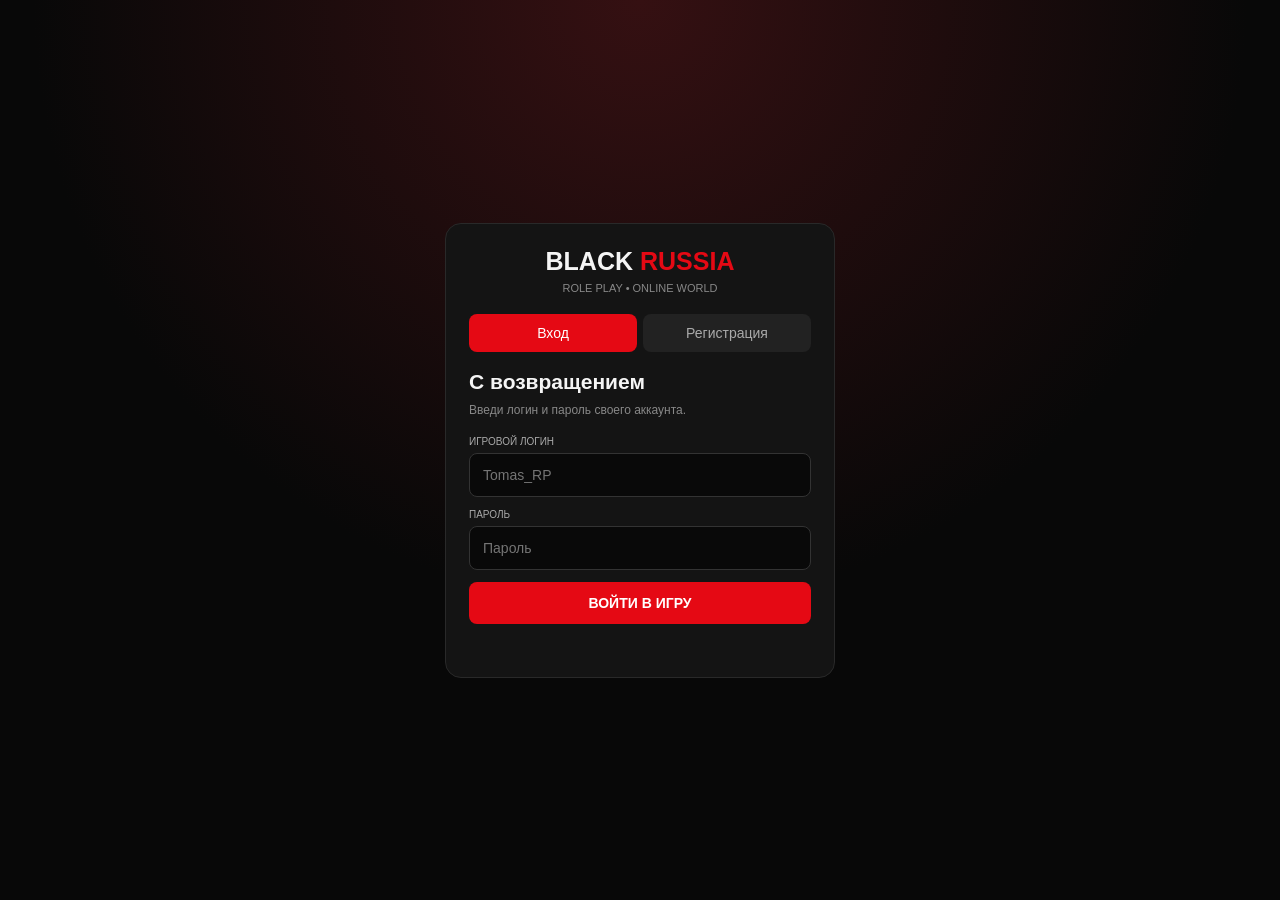
==== commit 7688b29c: "Update index.html" ====
--- a/index.html
+++ b/index.html
@@ -2,3900 +2,361 @@
 <html lang="ru">
 <head>
 <meta charset="UTF-8">
-<meta name="viewport" content="width=device-width,initial-scale=1,maximum-scale=1,user-scalable=no">
+<meta name="viewport" content="width=device-width,initial-scale=1">
 <title>BLACK RUSSIA RP</title>
-
 <style>
-*{
- box-sizing:border-box;
- margin:0;
- padding:0;
- -webkit-tap-highlight-color:transparent
-}
-
-:root{
- --bg:#060606;
- --panel:#101010;
- --panel2:#181818;
- --line:#292929;
- --red:#e50914;
- --red2:#ff2633;
- --white:#f5f5f5;
- --muted:#858585;
- --green:#31d47a;
- --yellow:#ffc928
-}
-
-html,body{
- min-height:100%;
- background:#050505;
- color:var(--white);
- font-family:Arial,Helvetica,sans-serif
-}
-
-body{
- overflow-x:hidden
-}
-
-button,input{
- font-family:inherit
-}
-
-button{
- border:0;
- cursor:pointer
-}
-
-.hidden{
- display:none!important
-}
-
-/* =========================
-   AUTH
-========================= */
-
-#authScreen{
- min-height:100vh;
- display:flex;
- align-items:center;
- justify-content:center;
- padding:18px;
- background:
- radial-gradient(circle at 50% 0%,rgba(229,9,20,.20),transparent 38%),
- #050505
-}
-
-.auth-box{
- width:100%;
- max-width:430px;
- padding:25px;
- background:#101010;
- border:1px solid #292929;
- border-radius:17px;
- box-shadow:0 25px 80px #000
-}
-
-.logo-box{
- width:82px;
- height:82px;
- margin:0 auto 14px;
- display:flex;
- align-items:center;
- justify-content:center;
- border-radius:13px;
- background:#080808;
- border:2px solid var(--red);
- box-shadow:0 0 35px rgba(229,9,20,.14)
-}
-
-.logo-box div{
- text-align:center;
- line-height:.85
-}
-
-.logo-box .b{
- font-size:28px;
- font-weight:1000
-}
-
-.logo-box .r{
- margin-top:4px;
- color:var(--red);
- font-size:17px;
- font-weight:1000
-}
-
-.logo{
- text-align:center;
- font-size:28px;
- font-weight:1000
-}
-
-.logo span,
-.top-logo span{
- color:var(--red)
-}
-
-.logo-sub{
- margin:6px 0 23px;
- text-align:center;
- color:#777;
- font-size:10px;
- letter-spacing:2px;
- text-transform:uppercase
-}
-
-.auth-tabs{
- display:flex;
- gap:5px;
- padding:4px;
- margin-bottom:21px;
- background:#080808;
- border:1px solid #222;
- border-radius:10px
-}
-
-.auth-tab{
- flex:1;
- padding:11px;
- border-radius:7px;
- background:transparent;
- color:#777;
- font-weight:800
-}
-
-.auth-tab.active{
- background:var(--red);
- color:#fff
-}
-
-.auth-title{
- margin-bottom:6px;
- font-size:22px;
- font-weight:900
-}
-
-.auth-desc{
- margin-bottom:18px;
- color:#858585;
- font-size:12px;
- line-height:1.5
-}
-
-.field{
- margin-bottom:13px
-}
-
-.field label{
- display:block;
- margin-bottom:7px;
- color:#aaa;
- font-size:10px;
- font-weight:bold
-}
-
-.field input{
- width:100%;
- padding:14px;
- outline:none;
- color:#fff;
- background:#080808;
- border:1px solid #2a2a2a;
- border-radius:9px
-}
-
-.field input:focus{
- border-color:var(--red);
- box-shadow:0 0 0 2px rgba(229,9,20,.08)
-}
-
-.primary-btn,
-.secondary-btn{
- width:100%;
- color:#fff;
- border-radius:9px;
- font-weight:900
-}
-
-.primary-btn{
- padding:14px;
- background:linear-gradient(135deg,#c70711,#f01925)
-}
-
-.primary-btn:active{
- transform:scale(.99)
-}
-
-.secondary-btn{
- padding:13px;
- margin-top:9px;
- background:#202020;
- border:1px solid #303030
-}
-
-.auth-message{
- min-height:20px;
- margin-top:12px;
- text-align:center;
- font-size:12px;
- line-height:1.4
-}
-
-.auth-footer{
- margin-top:18px;
- text-align:center;
- color:#555;
- font-size:9px
-}
-
-/* =========================
-   APP
-========================= */
-
-#app{
- min-height:100vh;
- padding-bottom:78px
-}
-
-.topbar{
- position:sticky;
- top:0;
- z-index:50;
- height:62px;
- display:flex;
- align-items:center;
- justify-content:space-between;
- gap:8px;
- padding:0 13px;
- background:#080808f5;
- border-bottom:1px solid #252525;
- backdrop-filter:blur(12px)
-}
-
-.top-logo{
- flex:1;
- font-size:16px;
- font-weight:1000
-}
-
-.server-status{
- display:flex;
- align-items:center;
- gap:6px;
- color:#888;
- font-size:10px
-}
-
-.online-dot{
- width:7px;
- height:7px;
- border-radius:50%;
- background:var(--green);
- box-shadow:0 0 8px var(--green)
-}
-
-.money-box{
- display:flex;
- gap:5px
-}
-
-.money{
- padding:6px 8px;
- background:#151515;
- border:1px solid #292929;
- border-radius:7px;
- font-size:9px;
- font-weight:bold
-}
-
-.cash{
- color:#53dd8a
-}
-
-.donate{
- color:var(--red2)
-}
-
-.page{
- display:none;
- max-width:1000px;
- margin:auto;
- padding:15px
-}
-
-.page.active{
- display:block
-}
-
-.page-title{
- font-size:25px;
- font-weight:1000
-}
-
-.page-subtitle{
- margin:4px 0 17px;
- color:#777;
- font-size:11px
-}
-
-.section-title{
- margin:21px 0 11px;
- font-size:16px;
- font-weight:900
-}
-
-/* =========================
-   HOME
-========================= */
-
-.hero{
- position:relative;
- overflow:hidden;
- padding:20px;
- background:
- linear-gradient(120deg,rgba(229,9,20,.16),transparent 55%),
- #111;
- border:1px solid var(--line);
- border-radius:14px
-}
-
-.hero:after{
- content:"RP";
- position:absolute;
- right:-10px;
- bottom:-35px;
- color:#ffffff04;
- font-size:120px;
- font-weight:1000
-}
-
-.hero-small{
- color:#777;
- font-size:10px;
- letter-spacing:1.3px;
- text-transform:uppercase
-}
-
-.hero-name{
- position:relative;
- z-index:1;
- margin:6px 0 10px;
- font-size:27px;
- font-weight:1000
-}
-
-.hero-name span{
- color:var(--red)
-}
-
-.stats-grid{
- display:grid;
- grid-template-columns:repeat(2,1fr);
- gap:9px;
- margin-top:12px
-}
-
-.stat-card{
- padding:14px;
- background:#111;
- border:1px solid #272727;
- border-radius:11px
-}
-
-.stat-label{
- margin-bottom:6px;
- color:#777;
- font-size:9px
-}
-
-.stat-value{
- font-size:17px;
- font-weight:900
-}
-
-.progress{
- height:5px;
- overflow:hidden;
- margin-top:9px;
- background:#292929;
- border-radius:20px
-}
-
-.progress div{
- width:0;
- height:100%;
- background:linear-gradient(90deg,#b90912,#ff2835);
- transition:.3s
-}
-
-.quick-grid{
- display:grid;
- grid-template-columns:repeat(3,1fr);
- gap:8px
-}
-
-.quick{
- padding:14px 6px;
- color:#fff;
- background:#111;
- border:1px solid #272727;
- border-radius:11px
-}
-
-.quick:active{
- transform:scale(.97)
-}
-
-.quick-icon{
- margin-bottom:6px;
- font-size:22px
-}
-
-.quick-name{
- font-size:10px;
- font-weight:bold
-}
-
-/* =========================
-   CARDS
-========================= */
-
-.cards{
- display:grid;
- grid-template-columns:repeat(2,1fr);
- gap:10px
-}
-
-.card{
- padding:15px;
- background:#111;
- border:1px solid #292929;
- border-radius:12px
-}
-
-.card-title{
- font-size:15px;
- font-weight:900
-}
-
-.card-desc{
- margin:7px 0 12px;
- color:#777;
- font-size:11px;
- line-height:1.45
-}
-
-/* =========================
-   GARAGE
-========================= */
-
-.car{
- margin-bottom:10px;
- overflow:hidden;
- background:#111;
- border:1px solid #292929;
- border-radius:13px
-}
-
-.car-image{
- height:125px;
- display:flex;
- align-items:center;
- justify-content:center;
- background:
- radial-gradient(circle,#353535,#161616 50%,#0b0b0b);
- font-size:65px
-}
-
-.car-body{
- padding:14px
-}
-
-.car-name{
- font-size:17px;
- font-weight:900
-}
-
-.car-meta{
- margin-top:5px;
- color:#777;
- font-size:10px
-}
-
-.car-buttons{
- display:flex;
- gap:6px;
- margin-top:11px
-}
-
-.car-buttons button{
- flex:1;
- padding:9px;
- color:#fff;
- background:#202020;
- border-radius:7px;
- font-size:10px;
- font-weight:bold
-}
-
-/* =========================
-   SHOP
-========================= */
-
-.shop-grid{
- display:grid;
- grid-template-columns:repeat(2,1fr);
- gap:9px
-}
-
-.item{
- padding:15px;
- text-align:center;
- background:#111;
- border:1px solid #292929;
- border-radius:12px
-}
-
-.item-icon{
- font-size:34px
-}
-
-.item-name{
- margin-top:7px;
- font-size:12px;
- font-weight:900
-}
-
-.item-price{
- margin:7px 0;
- color:#55dc89;
- font-size:11px
-}
-
-.buy{
- width:100%;
- padding:9px;
- color:#fff;
- background:var(--red);
- border-radius:7px;
- font-size:10px;
- font-weight:900
-}
-
-/* =========================
-   MAP
-========================= */
-
-.map{
- position:relative;
- height:430px;
- overflow:hidden;
- border:1px solid #292929;
- border-radius:14px;
- background:
- linear-gradient(30deg,transparent 48%,#292929 49%,#292929 51%,transparent 52%),
- linear-gradient(-30deg,transparent 48%,#292929 49%,#292929 51%,transparent 52%),
- #111;
- background-size:90px 90px
-}
-
-.map-road{
- position:absolute;
- background:#363636;
- border:2px solid #484848
-}
-
-.road1{
- width:130%;
- height:34px;
- left:-10%;
- top:43%;
- transform:rotate(-12deg)
-}
-
-.road2{
- width:34px;
- height:130%;
- left:47%;
- top:-10%;
- transform:rotate(7deg)
-}
-
-.map-point{
- position:absolute;
- width:42px;
- height:42px;
- display:flex;
- align-items:center;
- justify-content:center;
- border-radius:50%;
- background:var(--red);
- border:3px solid #080808;
- font-size:18px
-}
-
-.point1{left:18%;top:23%}
-.point2{left:65%;top:25%}
-.point3{left:29%;top:67%}
-.point4{left:73%;top:69%}
-.point5{left:46%;top:45%}
-
-/* =========================
-   DONATE
-========================= */
-
-.donate-banner{
- padding:24px;
- text-align:center;
- background:
- radial-gradient(circle,rgba(229,9,20,.18),transparent 65%),
- #111;
- border:1px solid #432020;
- border-radius:14px
-}
-
-.donate-title{
- font-size:29px;
- font-weight:1000
-}
-
-.donate-title span{
- color:var(--red)
-}
-
-.donate-sub{
- margin-top:5px;
- color:#777;
- font-size:11px
-}
-
-.donate-grid{
- display:grid;
- grid-template-columns:repeat(2,1fr);
- gap:9px;
- margin-top:12px
-}
-
-.donate-card{
- padding:17px;
- text-align:center;
- background:#111;
- border:1px solid #292929;
- border-radius:12px
-}
-
-.donate-card strong{
- display:block;
- color:var(--red);
- font-size:20px
-}
-
-.donate-card span{
- display:block;
- margin:5px 0 10px;
- color:#777;
- font-size:10px
-}
-
-.donate-card button{
- width:100%;
- padding:9px;
- color:#fff;
- background:var(--red);
- border-radius:7px;
- font-size:10px;
- font-weight:900
-}
-
-/* =========================
-   CHAT
-========================= */
-
-.chat-box{
- overflow:hidden;
- background:#0e0e0e;
- border:1px solid #292929;
- border-radius:13px
-}
-
-.chat-messages{
- height:430px;
- overflow-y:auto;
- padding:12px
-}
-
-.message{
- margin-bottom:10px
-}
-
-.message-name{
- color:var(--red);
- font-size:10px;
- font-weight:900
-}
-
-.message-text{
- display:inline-block;
- max-width:90%;
- margin-top:3px;
- padding:8px 10px;
- background:#1a1a1a;
- border-radius:8px;
- font-size:11px;
- word-break:break-word
-}
-
-.chat-input{
- display:flex;
- gap:7px;
- padding:9px;
- border-top:1px solid #292929
-}
-
-.chat-input input{
- flex:1;
- min-width:0;
- padding:11px;
- outline:none;
- color:#fff;
- background:#181818;
- border:1px solid #292929;
- border-radius:8px
-}
-
-.chat-input button{
- width:48px;
- color:#fff;
- background:var(--red);
- border-radius:8px
-}
-
-/* =========================
-   ONLINE
-========================= */
-
-.online-card{
- display:flex;
- align-items:center;
- gap:11px;
- padding:12px;
- margin-bottom:7px;
- background:#111;
- border:1px solid #292929;
- border-radius:11px
-}
-
-.avatar{
- width:42px;
- height:42px;
- display:flex;
- align-items:center;
- justify-content:center;
- background:#202020;
- border:1px solid #3a3a3a;
- border-radius:50%;
- font-weight:900
-}
-
-.online-info{
- flex:1
-}
-
-.online-name{
- font-size:12px;
- font-weight:900
-}
-
-.online-status{
- margin-top:3px;
- color:var(--green);
- font-size:9px
-}
-
-.level{
- padding:5px 7px;
- background:#202020;
- color:#bbb;
- border-radius:6px;
- font-size:9px
-}
-
-/* =========================
-   PROFILE
-========================= */
-
-.profile-head{
- padding:20px;
- text-align:center;
- background:#111;
- border:1px solid #292929;
- border-radius:14px
-}
-
-.big-avatar{
- width:82px;
- height:82px;
- display:flex;
- align-items:center;
- justify-content:center;
- margin:auto;
- background:#202020;
- border:2px solid var(--red);
- border-radius:50%;
- font-size:30px;
- font-weight:1000
-}
-
-.profile-name{
- margin-top:10px;
- font-size:21px;
- font-weight:1000
-}
-
-.profile-id{
- margin-top:4px;
- color:#777;
- font-size:10px
-}
-
-.profile-row{
- display:flex;
- justify-content:space-between;
- padding:12px 0;
- border-bottom:1px solid #292929;
- font-size:12px
-}
-
-.profile-row:last-child{
- border-bottom:0
-}
-
-.profile-row span:last-child{
- color:#ccc
-}
-
-/* =========================
-   NAV
-========================= */
-
-.bottom-nav{
- position:fixed;
- bottom:0;
- left:0;
- right:0;
- z-index:100;
- height:68px;
- display:flex;
- justify-content:space-around;
- background:#080808fa;
- border-top:1px solid #292929;
- backdrop-filter:blur(15px)
-}
-
-.nav-btn{
- flex:1;
- max-width:100px;
- display:flex;
- flex-direction:column;
- align-items:center;
- justify-content:center;
- gap:4px;
- background:transparent;
- color:#666;
- font-size:9px;
- font-weight:bold
-}
-
-.nav-icon{
- font-size:19px
-}
-
-.nav-btn.active{
- color:var(--red)
-}
-
-/* =========================
-   MODAL
-========================= */
-
-.modal{
- position:fixed;
- inset:0;
- z-index:300;
- display:flex;
- align-items:flex-end;
- justify-content:center;
- padding:10px;
- background:#000c
-}
-
-.modal-box{
- width:100%;
- max-width:500px;
- max-height:85vh;
- overflow:auto;
- padding:20px;
- background:#121212;
- border:1px solid #363636;
- border-radius:17px 17px 9px 9px
-}
-
-.close{
- float:right;
- width:30px;
- height:30px;
- color:#fff;
- background:#292929;
- border-radius:50%
-}
-
-.modal-title{
- margin-bottom:8px;
- font-size:19px;
- font-weight:900
-}
-
-.modal-text{
- margin-bottom:15px;
- color:#888;
- font-size:11px;
- line-height:1.5;
- white-space:pre-line
-}
-
-.toast{
- position:fixed;
- left:50%;
- bottom:80px;
- z-index:500;
- transform:translateX(-50%) translateY(20px);
- padding:11px 15px;
- color:#fff;
- background:#191919;
- border:1px solid #383838;
- border-radius:9px;
- font-size:11px;
- opacity:0;
- pointer-events:none;
- transition:.25s
-}
-
-.toast.show{
- opacity:1;
- transform:translateX(-50%) translateY(0)
-}
-
-/* =========================
-   DESKTOP
-========================= */
-
-@media(min-width:700px){
-
-.bottom-nav{
- left:50%;
- right:auto;
- width:650px;
- transform:translateX(-50%);
- border:1px solid #292929;
- border-bottom:0;
- border-radius:13px 13px 0 0
-}
-
-.stats-grid{
- grid-template-columns:repeat(4,1fr)
-}
-
-.quick-grid{
- grid-template-columns:repeat(4,1fr)
-}
-
-.shop-grid,
-.donate-grid{
- grid-template-columns:repeat(4,1fr)
-}
-
-}
-
-/* =========================
-   VERY SMALL PHONE
-========================= */
-
-@media(max-width:360px){
-
-.auth-box{
- padding:20px
-}
-
-.logo{
- font-size:24px
-}
-
-.top-logo{
- font-size:13px
-}
-
-.money{
- padding:5px 6px;
- font-size:8px
-}
-
-.page{
- padding:11px
-}
-
-.quick{
- padding:11px 4px
-}
-
-}
+*{box-sizing:border-box;margin:0;padding:0}
+:root{--bg:#080808;--panel:#141414;--line:#292929;--red:#e50914;--muted:#888;--green:#31d47a}
+body{background:var(--bg);color:#f5f5f5;font:14px Arial,sans-serif}
+button,input{font:inherit}button{cursor:pointer;border:0}
+.hidden{display:none!important}
+#authScreen{min-height:100vh;display:grid;place-items:center;padding:16px;background:radial-gradient(circle at top,#351012,#080808 55%)}
+.auth-box{width:100%;max-width:390px;padding:23px;background:var(--panel);border:1px solid var(--line);border-radius:16px}
+.logo{text-align:center;font-size:25px;font-weight:900;margin-bottom:6px}
+.logo span{color:var(--red)}
+.sub{text-align:center;color:var(--muted);font-size:11px;margin-bottom:20px}
+.tabs{display:flex;gap:6px;margin-bottom:18px}
+.tabs button{flex:1;padding:11px;background:#222;color:#aaa;border-radius:8px}
+.tabs button.active,.primary{background:var(--red);color:#fff}
+h2{font-size:21px;margin-bottom:7px}
+.desc{color:var(--muted);font-size:12px;margin-bottom:17px;line-height:1.5}
+.field{margin-bottom:12px}
+.field label{display:block;color:#aaa;font-size:10px;margin-bottom:6px}
+.field input{width:100%;padding:13px;background:#090909;border:1px solid #333;border-radius:8px;color:white;outline:none}
+.field input:focus{border-color:var(--red)}
+.primary,.secondary{width:100%;padding:13px;border-radius:8px;font-weight:bold}
+.secondary{background:#242424;color:#fff;margin-top:8px}
+.msg{min-height:20px;margin-top:10px;text-align:center;font-size:12px}
+header{position:sticky;top:0;z-index:5;display:flex;align-items:center;justify-content:space-between;gap:8px;padding:15px;background:#0b0b0bf5;border-bottom:1px solid var(--line)}
+header strong{font-size:16px}header strong span{color:var(--red)}
+.money{font-size:10px;color:var(--green)}
+main{max-width:900px;margin:auto;padding:16px 14px 90px}
+.page{display:none}.page.active{display:block}
+h1{font-size:25px;margin-bottom:6px}
+.muted{color:var(--muted);font-size:12px;margin-bottom:17px}
+.hero,.card,.stat,.profile{padding:16px;background:var(--panel);border:1px solid var(--line);border-radius:12px}
+.hero{background:linear-gradient(120deg,#321012,#141414 70%);margin-bottom:12px}
+.hero h2{font-size:25px}
+.grid{display:grid;grid-template-columns:repeat(2,minmax(0,1fr));gap:9px;margin:12px 0}
+.stats{display:grid;grid-template-columns:repeat(2,minmax(0,1fr));gap:9px}
+.stat small{display:block;color:var(--muted);margin-bottom:8px;font-size:10px}
+.stat b{font-size:17px}
+.card{margin-bottom:10px}
+.card h3{margin-bottom:7px}
+.card p{color:var(--muted);font-size:12px;margin-bottom:12px}
+.action{display:block;width:100%;padding:12px;color:#fff;background:#222;border:1px solid #333;border-radius:9px;text-align:center;text-decoration:none}
+.action.red{background:var(--red);border-color:var(--red)}
+.car-icon{font-size:35px;margin-bottom:8px}
+.bottom-nav{position:fixed;bottom:0;left:0;right:0;z-index:10;display:flex;justify-content:space-around;background:#090909f5;border-top:1px solid var(--line);padding:8px 2px calc(8px + env(safe-area-inset-bottom))}
+.bottom-nav a{flex:1;color:#888;text-decoration:none;text-align:center;font-size:10px;padding:5px 1px}
+.bottom-nav a span{display:block;font-size:20px;margin-bottom:4px}
+.bottom-nav a.active,.bottom-nav a:hover{color:var(--red)}
+.toast{position:fixed;bottom:85px;left:50%;transform:translateX(-50%);padding:11px 15px;background:#222;border:1px solid #444;border-radius:8px;display:none;z-index:20}
+@media(min-width:650px){.stats{grid-template-columns:repeat(4,1fr)}.grid{grid-template-columns:repeat(3,minmax(0,1fr))}main{padding-top:24px}}
 </style>
 </head>
-
 <body>
 
-<!-- =====================================================
-     AUTH SCREEN
-===================================================== -->
-
 <section id="authScreen">
-
 <div class="auth-box">
-
-<div class="logo-box">
-<div>
-<div class="b">BR</div>
-<div class="r">RP</div>
-</div>
-</div>
-
-<div class="logo">
-BLACK <span>RUSSIA</span>
-</div>
-
-<div class="logo-sub">
-Role Play • Online World
-</div>
-
-<div class="auth-tabs">
-
-<button
-class="auth-tab active"
-id="loginTab"
-onclick="switchAuth('login')">
-Вход
-</button>
-
-<button
-class="auth-tab"
-id="registerTab"
-onclick="switchAuth('register')">
-Регистрация
-</button>
-
-</div>
-
-
-<!-- LOGIN -->
+<div class="logo">BLACK <span>RUSSIA</span></div>
+<div class="sub">ROLE PLAY • ONLINE WORLD</div>
+<div class="tabs">
+<button id="loginTab" class="active" onclick="switchAuth('login')">Вход</button>
+<button id="registerTab" onclick="switchAuth('register')">Регистрация</button>
+</div>
 
 <div id="loginForm">
-
-<div class="auth-title">
-С возвращением
-</div>
-
-<div class="auth-desc">
-Введи игровой логин и пароль своего аккаунта.
-</div>
-
-<div class="field">
-
-<label>ИГРОВОЙ ЛОГИН</label>
-
-<input
-id="loginUsername"
-autocomplete="username"
-placeholder="Например: Tomas_RP">
-
-</div>
-
-<div class="field">
-
-<label>ПАРОЛЬ</label>
-
-<input
-id="loginPassword"
-type="password"
-autocomplete="current-password"
-placeholder="Введите пароль">
-
-</div>
-
-<button
-class="primary-btn"
-onclick="loginAccount()">
-ВОЙТИ В ИГРУ
-</button>
-
-<div
-class="auth-message"
-id="loginMessage">
-</div>
-
-</div>
-
-
-<!-- REGISTER -->
-
-<div
-id="registerForm"
-class="hidden">
-
-<div class="auth-title">
-Новый аккаунт
-</div>
-
-<div class="auth-desc">
-Создай игровой аккаунт. Логин будет использоваться в игре.
-</div>
-
-<div class="field">
-
-<label>ИГРОВОЙ ЛОГИН</label>
-
-<input
-id="regUsername"
-autocomplete="username"
-placeholder="Например: Tomas_RP">
-
-</div>
-
-<div class="field">
-
-<label>ПОЧТА</label>
-
-<input
-id="regEmail"
-type="email"
-autocomplete="email"
-placeholder="example@mail.com">
-
-</div>
-
-<div class="field">
-
-<label>ПАРОЛЬ</label>
-
-<input
-id="regPassword"
-type="password"
-autocomplete="new-password"
-placeholder="Минимум 6 символов">
-
-</div>
-
-<div class="field">
-
-<label>ПОВТОР ПАРОЛЯ</label>
-
-<input
-id="regPassword2"
-type="password"
-autocomplete="new-password"
-placeholder="Повтори пароль">
-
-</div>
-
-<button
-class="primary-btn"
-onclick="registerAccount()">
-СОЗДАТЬ АККАУНТ
-</button>
-
-<div
-class="auth-message"
-id="registerMessage">
-</div>
-
-</div>
-
-<div class="auth-footer">
-BLACK RUSSIA RP • Игровой аккаунт
-</div>
-
-</div>
-
-</section>
-
-
-<!-- =====================================================
-     APPLICATION
-===================================================== -->
-
-<section
-id="app"
-class="hidden">
-
-<header class="topbar">
-
-<div class="top-logo">
-BLACK <span>RUSSIA</span>
-</div>
-
-<div class="server-status">
-
-<div class="online-dot"></div>
-
-<span id="onlineCount">
-0 онлайн
-</span>
-
-</div>
-
-<div class="money-box">
-
-<div
-class="money cash"
-id="topCash">
-₽ 0
-</div>
-
-<div
-class="money donate"
-id="topDonate">
-♦ 0
-</div>
-
-</div>
-
+<h2>С возвращением</h2>
+<p class="desc">Введи логин и пароль своего аккаунта.</p>
+<div class="field"><label>ИГРОВОЙ ЛОГИН</label><input id="loginUsername" autocomplete="username" placeholder="Tomas_RP"></div>
+<div class="field"><label>ПАРОЛЬ</label><input id="loginPassword" type="password" autocomplete="current-password" placeholder="Пароль"></div>
+<button class="primary" style="width:100%" onclick="loginAccount()">ВОЙТИ В ИГРУ</button>
+<div class="msg" id="loginMessage"></div>
+</div>
+
+<div id="registerForm" class="hidden">
+<h2>Новый аккаунт</h2>
+<p class="desc">Создай игровой аккаунт.</p>
+<div class="field"><label>ИГРОВОЙ ЛОГИН</label><input id="regUsername" placeholder="Tomas_RP"></div>
+<div class="field"><label>ПОЧТА</label><input id="regEmail" type="email" placeholder="example@mail.com"></div>
+<div class="field"><label>ПАРОЛЬ</label><input id="regPassword" type="password" placeholder="Минимум 6 символов"></div>
+<div class="field"><label>ПОВТОРИ ПАРОЛЬ</label><input id="regPassword2" type="password" placeholder="Повтори пароль"></div>
+<button class="primary" style="width:100%" onclick="registerAccount()">СОЗДАТЬ АККАУНТ</button>
+<div class="msg" id="registerMessage"></div>
+</div>
+</div>
+</section>
+
+<section id="app" class="hidden">
+<header>
+<strong>BLACK <span>RUSSIA</span></strong>
+<div class="money" id="topCash">₽ 0</div>
+<div class="money" id="topDonate">♦ 0</div>
 </header>
 
-
-<!-- HOME -->
-
-<main
-id="homePage"
-class="page active">
-
-<div class="hero">
-
-<div class="hero-small">
-ДОБРО ПОЖАЛОВАТЬ НА СЕРВЕР
-</div>
-
-<div class="hero-name">
-<span id="homeName">Player</span>
-</div>
-
-<div class="hero-small">
-ТВОЯ ИСТОРИЯ НАЧИНАЕТСЯ ЗДЕСЬ
-</div>
-
-</div>
-
-
-<div class="stats-grid">
-
-<div class="stat-card">
-
-<div class="stat-label">
-УРОВЕНЬ
-</div>
-
-<div
-class="stat-value"
-id="homeLevel">
-1
-</div>
-
-<div class="progress">
-<div id="homeXpBar"></div>
-</div>
-
-</div>
-
-
-<div class="stat-card">
-
-<div class="stat-label">
-ОПЫТ
-</div>
-
-<div
-class="stat-value"
-id="homeXP">
-0 XP
-</div>
-
-</div>
-
-
-<div class="stat-card">
-
-<div class="stat-label">
-НАЛИЧНЫЕ
-</div>
-
-<div
-class="stat-value"
-id="homeCash">
-₽ 0
-</div>
-
-</div>
-
-
-<div class="stat-card">
-
-<div class="stat-label">
-БАНК
-</div>
-
-<div
-class="stat-value"
-id="homeBank">
-₽ 0
-</div>
-
-</div>
-
-</div>
-
-
-<div class="section-title">
-Быстрый доступ
-</div>
-
-
-<div class="quick-grid">
-
-<button
-class="quick"
-onclick="location.href='jobs.html'">
-
-<div class="quick-icon">💼</div>
-<div class="quick-name">Работы</div>
-
-</button>
-
-
-<button
-class="quick"
-onclick="openPage('garage')">
-
-<div class="quick-icon">🚗</div>
-<div class="quick-name">Гараж</div>
-
-</button>
-
-
-<button
-class="quick"
-onclick="location.href='cars.html'">
-
-<div class="quick-icon">🚘</div>
-<div class="quick-name">Автосалон</div>
-
-</button>
-
-
-<button
-class="quick"
-onclick="openPage('shop')">
-
-<div class="quick-icon">🏪</div>
-<div class="quick-name">Магазин</div>
-
-</button>
-
-
-<button
-class="quick"
-onclick="openPage('map')">
-
-<div class="quick-icon">🗺️</div>
-<div class="quick-name">Карта</div>
-
-</button>
-
-
-<button
-class="quick"
-onclick="location.href='case.html'">
-
-<div class="quick-icon">🎁</div>
-<div class="quick-name">Кейсы</div>
-
-</button>
-
-
-<button
-class="quick"
-onclick="openPage('chat')">
-
-<div class="quick-icon">💬</div>
-<div class="quick-name">Чат</div>
-
-</button>
-
-
-<button
-class="quick"
-onclick="location.href='casino.html'">
-
-<div class="quick-icon">🎰</div>
-<div class="quick-name">Казино</div>
-
-</button>
-
-</div>
-
-
-<div class="section-title">
-Твой прогресс
-</div>
-
-<div class="card">
-
-<div class="card-title">
-Следующий уровень
-</div>
-
-<div class="card-desc">
-Работай, выполняй задания и участвуй в жизни города.
-</div>
-
-<div class="progress">
-<div id="bigXpBar"></div>
-</div>
-
-<div
-id="xpText"
-style="margin-top:8px;color:#777;font-size:10px">
-0 / 100 XP
-</div>
-
-</div>
-
+<main>
+<section id="homePage" class="page active">
+<div class="hero"><p class="muted">ДОБРО ПОЖАЛОВАТЬ НА СЕРВЕР</p><h2 id="homeName">Player</h2><p class="muted" style="margin:8px 0 0">Твоя история начинается здесь</p></div>
+<div class="stats">
+<div class="stat"><small>УРОВЕНЬ</small><b id="homeLevel">1</b></div>
+<div class="stat"><small>ОПЫТ</small><b id="homeXP">0 XP</b></div>
+<div class="stat"><small>НАЛИЧНЫЕ</small><b id="homeCash">₽ 0</b></div>
+<div class="stat"><small>БАНК</small><b id="homeBank">₽ 0</b></div>
+</div>
+<h2 style="margin:22px 0 10px">Быстрый доступ</h2>
+<div class="grid">
+<a class="action" href="jobs.html">💼 Работы</a>
+<button class="action" onclick="openPage('garage')">🚗 Гараж</button>
+<a class="action" href="cars.html">🚘 Автосалон</a>
+<button class="action" onclick="openPage('shop')">🏪 Магазин</button>
+<button class="action" onclick="openPage('map')">🗺️ Карта</button>
+<a class="action" href="case.html">🎁 Кейсы</a>
+<a class="action" href="chat.html">💬 Общий чат</a>
+<a class="action" href="casino.html">🎰 Казино</a>
+<a class="action" href="bank.html">🏦 Банк</a>
+</div>
+</section>
+
+<section id="garagePage" class="page">
+<h1>Гараж</h1><p class="muted">Транспорт твоего персонажа.</p>
+<div class="grid">
+<div class="card"><div class="car-icon">🚘</div><h3>Lada Priora</h3><p>Топливо: 87% · Состояние: 96%</p><button class="action" onclick="toast('Автомобиль заправлен')">⛽ Заправить</button></div>
+<div class="card"><div class="car-icon">🚗</div><h3>VAZ 2107</h3><p>Топливо: 62% · Состояние: 91%</p><button class="action" onclick="toast('Автомобиль исправен')">🔧 Ремонт</button></div>
+<div class="card"><div class="car-icon">🚙</div><h3>Mercedes-Benz G65</h3><p>Топливо: 100% · Состояние: 100%</p><button class="action" onclick="toast('Вы выехали в город')">🚗 Ехать</button></div>
+</div>
+<a class="action" href="cars.html">Открыть автосалон</a>
+</section>
+
+<section id="shopPage" class="page">
+<h1>Магазин</h1><p class="muted">Предметы и полезные вещи.</p>
+<div class="grid" id="shopContainer"></div>
+</section>
+
+<section id="mapPage" class="page">
+<h1>Карта города</h1><p class="muted">Основные места игрового мира.</p>
+<div class="grid">
+<a class="action" href="bank.html">🏦 Банк</a>
+<a class="action" href="cars.html">🚘 Автосалон</a>
+<a class="action" href="jobs.html">💼 Работы</a>
+<a class="action" href="case.html">🎁 Кейсы</a>
+</div>
+</section>
+
+<section id="donatePage" class="page">
+<h1>Донат</h1><p class="muted">Премиальная валюта сервера.</p>
+<div class="card"><h3>Баланс: <span id="donateBalance">0</span> ♦</h3><p>Платёжная система ещё не подключена.</p></div>
+<div class="grid">
+<button class="action" onclick="buyDonate(100)">♦ 100</button>
+<button class="action" onclick="buyDonate(500)">♦ 500</button>
+<button class="action" onclick="buyDonate(1000)">♦ 1000</button>
+<button class="action" onclick="buyDonate(5000)">♦ 5000</button>
+</div>
+</section>
+
+<section id="onlinePage" class="page">
+<h1>Игроки онлайн</h1><p class="muted">Игроки, которые сейчас находятся на сервере.</p>
+<div id="onlineContainer"></div>
+</section>
+
+<section id="profilePage" class="page">
+<h1>Профиль</h1><p class="muted">Информация о персонаже.</p>
+<div class="profile">
+<h2 id="profileName">Player</h2>
+<p class="muted" id="profileId"></p>
+<div class="card">Уровень: <b id="profileLevel">1</b></div>
+<div class="card">Опыт: <b id="profileXP">0 XP</b></div>
+<div class="card">Наличные: <b id="profileCash">₽ 0</b></div>
+<div class="card">Банк: <b id="profileBank">₽ 0</b></div>
+<div class="card">Донат: <b id="profileDonate">♦ 0</b></div>
+<div class="card">Работа: <b id="profileJob">Безработный</b></div>
+<div class="card">Регистрация: <b id="profileDate">—</b></div>
+<button class="secondary" onclick="logout()">ВЫЙТИ ИЗ АККАУНТА</button>
+</div>
+</section>
 </main>
 
-
-<!-- GARAGE -->
-
-<main
-id="garagePage"
-class="page">
-
-<div class="page-title">
-Гараж
-</div>
-
-<div class="page-subtitle">
-Транспорт твоего персонажа.
-</div>
-
-<div id="garageContainer"></div>
-
-</main>
-
-
-<!-- SHOP -->
-
-<main
-id="shopPage"
-class="page">
-
-<div class="page-title">
-Магазин
-</div>
-
-<div class="page-subtitle">
-Предметы и полезные вещи.
-</div>
-
-<div
-class="shop-grid"
-id="shopContainer">
-</div>
-
-</main>
-
-
-<!-- MAP -->
-
-<main
-id="mapPage"
-class="page">
-
-<div class="page-title">
-Карта города
-</div>
-
-<div class="page-subtitle">
-Основные места игрового мира.
-</div>
-
-<div class="map">
-
-<div class="map-road road1"></div>
-<div class="map-road road2"></div>
-
-<button
-class="map-point point1"
-onclick="toast('🏦 Банк')">
-🏦
-</button>
-
-<button
-class="map-point point2"
-onclick="location.href='cars.html'">
-🚗
-</button>
-
-<button
-class="map-point point3"
-onclick="location.href='jobs.html'">
-💼
-</button>
-
-<button
-class="map-point point4"
-onclick="location.href='case.html'">
-🎁
-</button>
-
-<button
-class="map-point point5"
-onclick="toast('🏙️ Центральная площадь')">
-🏙️
-</button>
-
-</div>
-
-</main>
-
-
-<!-- DONATE -->
-
-<main
-id="donatePage"
-class="page">
-
-<div class="page-title">
-Донат
-</div>
-
-<div class="page-subtitle">
-Премиальная валюта сервера.
-</div>
-
-<div class="donate-banner">
-
-<div class="donate-title">
-BLACK <span>DONATE</span>
-</div>
-
-<div class="donate-sub">
-Текущий баланс:
-<b id="donateBalance">0</b> ♦
-</div>
-
-</div>
-
-
-<div class="donate-grid">
-
-<div class="donate-card">
-<strong>♦ 100</strong>
-<span>Стартовый набор</span>
-<button onclick="buyDonate(100)">ПОЛУЧИТЬ</button>
-</div>
-
-<div class="donate-card">
-<strong>♦ 500</strong>
-<span>Большой набор</span>
-<button onclick="buyDonate(500)">ПОЛУЧИТЬ</button>
-</div>
-
-<div class="donate-card">
-<strong>♦ 1000</strong>
-<span>Премиум набор</span>
-<button onclick="buyDonate(1000)">ПОЛУЧИТЬ</button>
-</div>
-
-<div class="donate-card">
-<strong>♦ 5000</strong>
-<span>VIP набор</span>
-<button onclick="buyDonate(5000)">ПОЛУЧИТЬ</button>
-</div>
-
-</div>
-
-</main>
-
-
-<!-- CHAT -->
-
-<main
-id="chatPage"
-class="page">
-
-<div class="page-title">
-Общий чат
-</div>
-
-<div class="page-subtitle">
-Сообщения игроков сервера.
-</div>
-
-<div class="chat-box">
-
-<div
-class="chat-messages"
-id="chatMessages">
-</div>
-
-<div class="chat-input">
-
-<input
-id="chatInput"
-maxlength="150"
-placeholder="Написать сообщение..."
-onkeydown="if(event.key==='Enter')sendChat()">
-
-<button onclick="sendChat()">
-➤
-</button>
-
-</div>
-
-</div>
-
-</main>
-
-
-<!-- ONLINE -->
-
-<main
-id="onlinePage"
-class="page">
-
-<div class="page-title">
-Игроки онлайн
-</div>
-
-<div class="page-subtitle">
-Игроки, которые сейчас находятся на сервере.
-</div>
-
-<div id="onlineContainer"></div>
-
-</main>
-
-
-<!-- PROFILE -->
-
-<main
-id="profilePage"
-class="page">
-
-<div class="page-title">
-Профиль
-</div>
-
-<div class="page-subtitle">
-Информация о персонаже.
-</div>
-
-<div class="profile-head">
-
-<div
-class="big-avatar"
-id="profileAvatar">
-P
-</div>
-
-<div
-class="profile-name"
-id="profileName">
-Player
-</div>
-
-<div
-class="profile-id"
-id="profileId">
-ID
-</div>
-
-
-<div
-class="profile-row"
-style="margin-top:15px">
-
-<span>Уровень</span>
-<span id="profileLevel">1</span>
-
-</div>
-
-
-<div class="profile-row">
-
-<span>Опыт</span>
-<span id="profileXP">0 XP</span>
-
-</div>
-
-
-<div class="profile-row">
-
-<span>Наличные</span>
-<span id="profileCash">₽ 0</span>
-
-</div>
-
-
-<div class="profile-row">
-
-<span>Банк</span>
-<span id="profileBank">₽ 0</span>
-
-</div>
-
-
-<div class="profile-row">
-
-<span>Донат</span>
-<span id="profileDonate">♦ 0</span>
-
-</div>
-
-
-<div class="profile-row">
-
-<span>Работа</span>
-<span id="profileJob">Безработный</span>
-
-</div>
-
-
-<div class="profile-row">
-
-<span>Регистрация</span>
-<span id="profileDate">—</span>
-
-</div>
-
-</div>
-
-
-<button
-class="secondary-btn"
-onclick="logout()">
-
-ВЫЙТИ ИЗ АККАУНТА
-
-</button>
-
-</main>
-
-
-<!-- NAV -->
-
 <nav class="bottom-nav">
-
-<button
-class="nav-btn active"
-data-page="home"
-onclick="openPage('home')">
-
-<div class="nav-icon">🏠</div>
-Главная
-
-</button>
-
-
-<button
-class="nav-btn"
-onclick="location.href='jobs.html'">
-
-<div class="nav-icon">💼</div>
-Работа
-
-</button>
-
-
-<button
-class="nav-btn"
-data-page="garage"
-onclick="openPage('garage')">
-
-<div class="nav-icon">🚗</div>
-Гараж
-
-</button>
-
-
-<button
-class="nav-btn"
-data-page="chat"
-onclick="openPage('chat')">
-
-<div class="nav-icon">💬</div>
-Чат
-
-</button>
-
-
-<button
-class="nav-btn"
-data-page="profile"
-onclick="openPage('profile')">
-
-<div class="nav-icon">👤</div>
-Профиль
-
-</button>
-
+<a href="#" class="active" data-page="home" onclick="openPage('home');return false"><span>🏠</span>Главная</a>
+<a href="jobs.html"><span>💼</span>Работа</a>
+<a href="#" data-page="garage" onclick="openPage('garage');return false"><span>🚗</span>Гараж</a>
+<a href="chat.html"><span>💬</span>Чат</a>
+<a href="#" data-page="profile" onclick="openPage('profile');return false"><span>👤</span>Профиль</a>
 </nav>
-
-</section>
-
-
-<!-- =====================================================
-     MODAL
-===================================================== -->
-
-<div
-id="modal"
-class="modal hidden"
-onclick="if(event.target===this)closeModal()">
-
-<div class="modal-box">
-
-<button
-class="close"
-onclick="closeModal()">
-×
-</button>
-
-<div
-class="modal-title"
-id="modalTitle">
-Информация
-</div>
-
-<div
-class="modal-text"
-id="modalText">
-</div>
-
-<button
-class="primary-btn"
-onclick="closeModal()">
-ПОНЯТНО
-</button>
-
-</div>
-
-</div>
-
-
-<div
-class="toast"
-id="toast">
-Готово
-</div>
-
+</section>
+
+<div class="toast" id="toast"></div>
 
 <script>
-
-/* =====================================================
-   SUPABASE
-===================================================== */
-
-const SUPABASE_URL =
-"https://qzswnoeglovfpgrzpnio.supabase.co";
-
-const SUPABASE_KEY =
-"sb_publishable_k_mSqLmEL-OMvM5x7slx7w_EqR0HXqY";
-
-let currentUser = null;
-let currentAuthUser = null;
-let toastTimer = null;
-
-
-/* =====================================================
-   SUPABASE FETCH
-===================================================== */
-
-async function supabaseFetch(path,options={}){
-
- const response = await fetch(
-  SUPABASE_URL + path,
-  {
-   ...options,
-   headers:{
-    apikey:SUPABASE_KEY,
-    Authorization:
-     "Bearer " +
-     (
-      options.token ||
-      localStorage.getItem("brp_access_token") ||
-      SUPABASE_KEY
-     ),
-    "Content-Type":"application/json",
-    ...(options.headers || {})
-   }
+const SUPABASE_URL="https://qzswnoeglovfpgrzpnio.supabase.co";
+const SUPABASE_KEY="sb_publishable_k_mSqLmEL-OMvM5x7slx7w_EqR0HXqY";
+let currentUser=null,currentAuthUser=null;
+
+async function api(path,options={}){
+ const token=options.token||localStorage.getItem("brp_access_token")||SUPABASE_KEY;
+ const headers={apikey:SUPABASE_KEY,Authorization:"Bearer "+token,"Content-Type":"application/json",...(options.headers||{})};
+ const response=await fetch(SUPABASE_URL+path,{...options,headers});
+ const text=await response.text();let data;
+ try{data=text?JSON.parse(text):null}catch{data=text}
+ if(!response.ok)throw Error(typeof data==="string"?data:JSON.stringify(data));
+ return data;
+}
+function switchAuth(type){
+ const login=type==="login";
+ document.getElementById("loginForm").classList.toggle("hidden",!login);
+ document.getElementById("registerForm").classList.toggle("hidden",login);
+ document.getElementById("loginTab").classList.toggle("active",login);
+ document.getElementById("registerTab").classList.toggle("active",!login);
+}
+function showAuth(){
+ document.getElementById("authScreen").classList.remove("hidden");
+ document.getElementById("app").classList.add("hidden");
+}
+function showApp(){
+ document.getElementById("authScreen").classList.add("hidden");
+ document.getElementById("app").classList.remove("hidden");
+}
+function saveSession(data){
+ if(data.access_token)localStorage.setItem("brp_access_token",data.access_token);
+ if(data.refresh_token)localStorage.setItem("brp_refresh_token",data.refresh_token);
+}
+function clearSession(){
+ localStorage.removeItem("brp_access_token");
+ localStorage.removeItem("brp_refresh_token");
+}
+function setMessage(id,text,color="#ff2633"){
+ const el=document.getElementById(id);el.textContent=text;el.style.color=color;
+}
+async function registerAccount(){
+ const username=document.getElementById("regUsername").value.trim();
+ const email=document.getElementById("regEmail").value.trim();
+ const password=document.getElementById("regPassword").value;
+ const password2=document.getElementById("regPassword2").value;
+ if(!/^[a-zA-Z0-9_]{3,24}$/.test(username))return setMessage("registerMessage","Логин: 3–24 символа, латиница, цифры и _.");
+ if(!email.includes("@"))return setMessage("registerMessage","Введите корректную почту.");
+ if(password.length<6)return setMessage("registerMessage","Пароль должен содержать минимум 6 символов.");
+ if(password!==password2)return setMessage("registerMessage","Пароли не совпадают.");
+ try{
+  setMessage("registerMessage","Проверяем логин...","#aaa");
+  const existing=await api("/rest/v1/profiles?select=id&username=ilike."+encodeURIComponent(username)+"&limit=1",{token:SUPABASE_KEY});
+  if(existing?.length)return setMessage("registerMessage","Этот игровой логин уже занят.");
+  const auth=await api("/auth/v1/signup",{method:"POST",token:SUPABASE_KEY,body:JSON.stringify({email,password,data:{username}})});
+  if(auth?.access_token){saveSession(auth);await loadSession();return}
+  setMessage("registerMessage","Аккаунт создан. Проверь почту для подтверждения.","#ffc928");
+ }catch(e){setMessage("registerMessage",cleanError(e.message))}
+}
+async function loginAccount(){
+ const username=document.getElementById("loginUsername").value.trim();
+ const password=document.getElementById("loginPassword").value;
+ if(!username||!password)return setMessage("loginMessage","Введите логин и пароль.");
+ try{
+  setMessage("loginMessage","Ищем аккаунт...","#aaa");
+  const result=await api("/rest/v1/rpc/get_login_email",{method:"POST",token:SUPABASE_KEY,body:JSON.stringify({p_username:username})});
+  const email=typeof result==="string"?result:result?.email;
+  if(!email)return setMessage("loginMessage","Аккаунт не найден.");
+  const auth=await api("/auth/v1/token?grant_type=password",{method:"POST",token:SUPABASE_KEY,body:JSON.stringify({email,password})});
+  saveSession(auth);await loadSession();
+ }catch(e){setMessage("loginMessage",cleanError(e.message))}
+}
+async function loadSession(){
+ const token=localStorage.getItem("brp_access_token");
+ if(!token){showAuth();return}
+ try{
+  currentAuthUser=await api("/auth/v1/user",{headers:{Authorization:"Bearer "+token}});
+  if(!currentAuthUser?.id)throw Error("Сессия недействительна.");
+  let rows=await api("/rest/v1/profiles?id=eq."+encodeURIComponent(currentAuthUser.id)+"&select=*");
+  if(!rows?.length){
+   const username=currentAuthUser.user_metadata?.username||currentAuthUser.email?.split("@")[0]||"Player";
+   rows=await api("/rest/v1/profiles",{method:"POST",headers:{Prefer:"return=representation"},body:JSON.stringify({id:currentAuthUser.id,username,level:1,xp:0,cash:0,bank:0,donate:0,job:"Безработный"})});
   }
- );
-
- const text = await response.text();
-
- let data = null;
-
+  currentUser=rows[0];renderProfile();showApp();
+  await updateOnline();await loadOnline();
+ }catch(e){console.error(e);clearSession();currentUser=null;currentAuthUser=null;showAuth()}
+}
+function money(n){return "₽ "+Number(n||0).toLocaleString("ru-RU")}
+function renderProfile(){
+ if(!currentUser)return;
+ const p=currentUser,level=Number(p.level||1),xp=Number(p.xp||0),cash=Number(p.cash||0),bank=Number(p.bank||0),donate=Number(p.donate||0);
+ const set=(id,v)=>{const el=document.getElementById(id);if(el)el.textContent=v};
+ set("homeName",p.username||"Player");set("homeLevel",level);set("homeXP",xp+" XP");
+ set("homeCash",money(cash));set("homeBank",money(bank));set("topCash",money(cash));
+ set("topDonate","♦ "+donate.toLocaleString("ru-RU"));set("profileName",p.username||"Player");
+ set("profileId","ID: "+p.id);set("profileLevel",level);set("profileXP",xp+" XP");
+ set("profileCash",money(cash));set("profileBank",money(bank));set("profileDonate","♦ "+donate);
+ set("profileJob",p.job||"Безработный");set("profileDate",p.created_at?new Date(p.created_at).toLocaleDateString("ru-RU"):"—");
+ set("donateBalance",donate.toLocaleString("ru-RU"));
+}
+function openPage(page){
+ document.querySelectorAll(".page").forEach(el=>el.classList.toggle("active",el.id===page+"Page"));
+ document.querySelectorAll(".bottom-nav a[data-page]").forEach(el=>el.classList.toggle("active",el.dataset.page===page));
+ window.scrollTo({top:0,behavior:"smooth"});
+ if(page==="online")loadOnline();
+}
+const items=[["🍔","Бургер",350],["🥤","Газировка",180],["☕","Кофе",250],["📱","Телефон",12500],["🎧","Наушники",6500],["🧰","Ремкомплект",3200],["🎒","Рюкзак",4500],["🧥","Куртка",7200]];
+function renderShop(){
+ const box=document.getElementById("shopContainer");
+ box.innerHTML="";
+ items.forEach(([icon,name,price])=>{
+  const card=document.createElement("div");card.className="card";
+  const title=document.createElement("h3");title.textContent=icon+" "+name;
+  const desc=document.createElement("p");desc.textContent=money(price);
+  const button=document.createElement("button");button.className="action";button.textContent="КУПИТЬ";
+  button.onclick=()=>toast("Покупки пока не подключены к сохранению.");
+  card.append(title,desc,button);box.appendChild(card);
+ });
+}
+async function updateOnline(){
+ if(!currentUser||!currentAuthUser)return;
+ try{await api("/rest/v1/online_players",{method:"POST",headers:{Prefer:"resolution=merge-duplicates"},body:JSON.stringify({id:currentAuthUser.id,username:currentUser.username,online:true,last_seen:new Date().toISOString()})})}catch(e){console.warn(e)}
+}
+async function loadOnline(){
+ const box=document.getElementById("onlineContainer");
  try{
-  data = text ? JSON.parse(text) : null;
- }catch{
-  data = text;
- }
-
- if(!response.ok){
-
-  const error =
-   typeof data === "string"
-   ? data
-   : JSON.stringify(data);
-
-  throw new Error(error);
- }
-
- return data;
-}
-
-
-/* =====================================================
-   SESSION
-===================================================== */
-
-function saveSession(access,refresh){
-
- if(access){
-  localStorage.setItem(
-   "brp_access_token",
-   access
-  );
- }
-
- if(refresh){
-  localStorage.setItem(
-   "brp_refresh_token",
-   refresh
-  );
- }
-
-}
-
-
-function clearSession(){
-
- localStorage.removeItem(
-  "brp_access_token"
- );
-
- localStorage.removeItem(
-  "brp_refresh_token"
- );
-
-}
-
-
-/* =====================================================
-   REGISTER
-===================================================== */
-
-async function registerAccount(){
-
- const username =
-  document.getElementById("regUsername")
-  .value.trim();
-
- const email =
-  document.getElementById("regEmail")
-  .value.trim();
-
- const password =
-  document.getElementById("regPassword")
-  .value;
-
- const password2 =
-  document.getElementById("regPassword2")
-  .value;
-
- const message =
-  document.getElementById("registerMessage");
-
- message.style.color =
-  "var(--red2)";
-
- message.textContent =
-  "Проверяем данные...";
-
-
- if(username.length < 3)
-  return message.textContent =
-   "Логин должен содержать минимум 3 символа.";
-
-
- if(username.length > 24)
-  return message.textContent =
-   "Логин слишком длинный.";
-
-
- if(!/^[a-zA-Z0-9_]+$/.test(username))
-  return message.textContent =
-   "Используй только латиницу, цифры и _.";
-
-
- if(!email || !email.includes("@"))
-  return message.textContent =
-   "Введите корректную почту.";
-
-
- if(password.length < 6)
-  return message.textContent =
-   "Пароль должен содержать минимум 6 символов.";
-
-
- if(password !== password2)
-  return message.textContent =
-   "Пароли не совпадают.";
-
-
- try{
-
-  /* Проверяем игровой логин */
-
-  const existing =
-   await supabaseFetch(
-    "/rest/v1/profiles?select=id&username=ilike."+
-    encodeURIComponent(username)+
-    "&limit=1",
-    {
-     headers:{
-      Prefer:"return=representation"
-     }
-    }
-   );
-
-  if(existing && existing.length)
-   return message.textContent =
-    "Такой игровой логин уже занят.";
-
-
-  message.style.color =
-   "var(--muted)";
-
-  message.textContent =
-   "Создаём аккаунт...";
-
-
-  /* Создаём Auth */
-
-  const auth =
-   await supabaseFetch(
-    "/auth/v1/signup",
-    {
-     method:"POST",
-     token:SUPABASE_KEY,
-     body:JSON.stringify({
-      email,
-      password,
-      data:{
-       username:username
-      }
-     })
-    }
-   );
-
-
-  /*
-     Если Supabase сразу вернул токен,
-     пользователь уже авторизован.
-  */
-
-  if(auth && auth.access_token){
-
-   saveSession(
-    auth.access_token,
-    auth.refresh_token
-   );
-
-   message.style.color =
-    "var(--green)";
-
-   message.textContent =
-    "Аккаунт создан!";
-
-   await loadSession();
-
-   return;
-  }
-
-
-  /*
-     Если включено подтверждение почты,
-     токен может не прийти.
-  */
-
-  message.style.color =
-   "var(--yellow)";
-
-  message.textContent =
-   "Аккаунт создан. Проверь почту и подтверди регистрацию.";
-
- }catch(error){
-
-  console.error(error);
-
-  message.style.color =
-   "var(--red2)";
-
-  message.textContent =
-   cleanError(error.message);
- }
-
-}
-
-
-/* =====================================================
-   LOGIN
-===================================================== */
-
-async function loginAccount(){
-
- const username =
-  document.getElementById("loginUsername")
-  .value.trim();
-
- const password =
-  document.getElementById("loginPassword")
-  .value;
-
- const message =
-  document.getElementById("loginMessage");
-
- message.style.color =
-  "var(--red2)";
-
-
- if(!username || !password){
-
-  message.textContent =
-   "Введите логин и пароль.";
-
-  return;
- }
-
-
- message.style.color =
-  "var(--muted)";
-
- message.textContent =
-  "Ищем аккаунт...";
-
-
- try{
-
-  /*
-     Находим email по игровому username.
-     Для этого используется твой RPC.
-  */
-
-  const result =
-   await supabaseFetch(
-    "/rest/v1/rpc/get_login_email",
-    {
-     method:"POST",
-     token:SUPABASE_KEY,
-     body:JSON.stringify({
-      p_username:username
-     })
-    }
-   );
-
-
-  if(!result){
-
-   message.style.color =
-    "var(--red2)";
-
-   message.textContent =
-    "Аккаунт с таким логином не найден.";
-
-   return;
-  }
-
-
-  const email =
-   typeof result === "string"
-   ? result
-   : result.email;
-
-
-  if(!email){
-
-   message.textContent =
-    "Не удалось определить данные аккаунта.";
-
-   return;
-  }
-
-
-  message.textContent =
-   "Проверяем пароль...";
-
-
-  const auth =
-   await supabaseFetch(
-    "/auth/v1/token?grant_type=password",
-    {
-     method:"POST",
-     token:SUPABASE_KEY,
-     body:JSON.stringify({
-      email,
-      password
-     })
-    }
-   );
-
-
-  if(!auth || !auth.access_token){
-
-   message.style.color =
-    "var(--red2)";
-
-   message.textContent =
-    "Неверный логин или пароль.";
-
-   return;
-  }
-
-
-  saveSession(
-   auth.access_token,
-   auth.refresh_token
-  );
-
-
-  message.style.color =
-   "var(--green)";
-
-  message.textContent =
-   "Вход выполнен.";
-
-
-  await loadSession();
-
- }catch(error){
-
-  console.error(error);
-
-  message.style.color =
-   "var(--red2)";
-
-  message.textContent =
-   cleanError(error.message);
- }
-
-}
-
-
-/* =====================================================
-   LOAD SESSION
-===================================================== */
-
-async function loadSession(){
-
- const token =
-  localStorage.getItem(
-   "brp_access_token"
-  );
-
-
- if(!token){
-
-  showAuth();
-
-  return false;
- }
-
-
- try{
-
-  currentAuthUser =
-   await supabaseFetch(
-    "/auth/v1/user",
-    {
-     headers:{
-      Authorization:
-       "Bearer "+token
-     }
-    }
-   );
-
-
-  if(!currentAuthUser ||
-     !currentAuthUser.id){
-
-   throw new Error(
-    "Сессия недействительна."
-   );
-  }
-
-
-  await loadProfile();
-
-  showApp();
-
-  await updateOnline();
-
-  await loadOnline();
-
-  return true;
-
- }catch(error){
-
-  console.error(error);
-
-  clearSession();
-
-  currentUser = null;
-  currentAuthUser = null;
-
-  showAuth();
-
-  return false;
- }
-
-}
-
-
-/* =====================================================
-   LOAD PROFILE
-===================================================== */
-
-async function loadProfile(){
-
- if(!currentAuthUser ||
-    !currentAuthUser.id)
-  throw new Error(
-   "Пользователь не авторизован."
-  );
-
-
- const token =
-  localStorage.getItem(
-   "brp_access_token"
-  );
-
-
- const rows =
-  await supabaseFetch(
-   "/rest/v1/profiles?id=eq."+
-   encodeURIComponent(
-    currentAuthUser.id
-   )+
-   "&select=*",
-   {
-    headers:{
-     Authorization:
-      "Bearer "+token
-    }
-   }
-  );
-
-
- if(!rows || !rows.length){
-
-  /*
-     Попытка создать профиль автоматически,
-     если Auth есть, а profiles ещё нет.
-  */
-
-  const meta =
-   currentAuthUser.user_metadata || {};
-
-  const username =
-   meta.username ||
-   currentAuthUser.email
-    ?.split("@")[0] ||
-   "Player";
-
-
-  try{
-
-   const created =
-    await supabaseFetch(
-     "/rest/v1/profiles",
-     {
-      method:"POST",
-      headers:{
-       Authorization:
-        "Bearer "+token,
-       Prefer:
-        "return=representation"
-      },
-      body:JSON.stringify({
-       id:currentAuthUser.id,
-       username:username,
-       level:1,
-       xp:0,
-       cash:0,
-       bank:0,
-       donate:0,
-       job:"Безработный"
-      })
-     }
-    );
-
-
-   if(created && created.length){
-
-    currentUser =
-     created[0];
-
-    renderAll();
-
-    return;
-   }
-
-  }catch(profileError){
-
-   console.error(
-    "PROFILE CREATE:",
-    profileError
-   );
-  }
-
-
-  throw new Error(
-   "Профиль игрока не найден. Проверь таблицу profiles."
-  );
- }
-
-
- currentUser =
-  rows[0];
-
- renderAll();
-}
-
-
-/* =====================================================
-   AUTH UI
-===================================================== */
-
-function showAuth(){
-
- document
-  .getElementById("authScreen")
-  .classList.remove("hidden");
-
- document
-  .getElementById("app")
-  .classList.add("hidden");
-
-}
-
-
-function showApp(){
-
- document
-  .getElementById("authScreen")
-  .classList.add("hidden");
-
- document
-  .getElementById("app")
-  .classList.remove("hidden");
-
-}
-
-
-function switchAuth(type){
-
- const login =
-  type === "login";
-
-
- document
-  .getElementById("loginForm")
-  .classList.toggle(
-   "hidden",
-   !login
-  );
-
-
- document
-  .getElementById("registerForm")
-  .classList.toggle(
-   "hidden",
-   login
-  );
-
-
- document
-  .getElementById("loginTab")
-  .classList.toggle(
-   "active",
-   login
-  );
-
-
- document
-  .getElementById("registerTab")
-  .classList.toggle(
-   "active",
-   !login
-  );
-
-}
-
-
-/* =====================================================
-   RENDER
-===================================================== */
-
-function renderAll(){
-
- if(!currentUser)
-  return;
-
-
- const p =
-  currentUser;
-
-
- const set =
-  (id,value)=>{
-
-   const element =
-    document.getElementById(id);
-
-   if(element)
-    element.textContent =
-     value;
-
-  };
-
-
- const level =
-  Number(p.level || 1);
-
- const xp =
-  Number(p.xp || 0);
-
- const cash =
-  Number(p.cash || 0);
-
- const bank =
-  Number(p.bank || 0);
-
- const donate =
-  Number(p.donate || 0);
-
-
- set(
-  "homeName",
-  p.username || "Player"
- );
-
-
- set(
-  "homeLevel",
-  level
- );
-
-
- set(
-  "homeXP",
-  xp+" XP"
- );
-
-
- set(
-  "homeCash",
-  money(cash)
- );
-
-
- set(
-  "homeBank",
-  money(bank)
- );
-
-
- set(
-  "topCash",
-  "₽ "+number(cash)
- );
-
-
- set(
-  "topDonate",
-  "♦ "+number(donate)
- );
-
-
- set(
-  "profileName",
-  p.username || "Player"
- );
-
-
- set(
-  "profileAvatar",
-  (p.username || "P")
-   .charAt(0)
-   .toUpperCase()
- );
-
-
- set(
-  "profileId",
-  "ID: "+p.id
- );
-
-
- set(
-  "profileLevel",
-  level
- );
-
-
- set(
-  "profileXP",
-  xp+" XP"
- );
-
-
- set(
-  "profileCash",
-  money(cash)
- );
-
-
- set(
-  "profileBank",
-  money(bank)
- );
-
-
- set(
-  "profileDonate",
-  "♦ "+number(donate)
- );
-
-
- set(
-  "profileJob",
-  p.job || "Безработный"
- );
-
-
- set(
-  "profileDate",
-  p.created_at
-   ? new Date(
-      p.created_at
-     ).toLocaleDateString(
-      "ru-RU"
-     )
-   : "—"
- );
-
-
- set(
-  "donateBalance",
-  number(donate)
- );
-
-
- const need =
-  xpForLevel(level);
-
-
- const percent =
-  Math.min(
-   100,
-   Math.max(
-    0,
-    xp / need * 100
-   )
-  );
-
-
- const homeBar =
-  document.getElementById(
-   "homeXpBar"
-  );
-
- const bigBar =
-  document.getElementById(
-   "bigXpBar"
-  );
-
-
- if(homeBar)
-  homeBar.style.width =
-   percent+"%";
-
-
- if(bigBar)
-  bigBar.style.width =
-   percent+"%";
-
-
- set(
-  "xpText",
-  xp+" / "+need+" XP"
- );
-
-
- renderGarage();
- renderShop();
-}
-
-
-/* =====================================================
-   HELPERS
-===================================================== */
-
-function number(value){
-
- return Number(value || 0)
-  .toLocaleString("ru-RU");
-
-}
-
-
-function money(value){
-
- return "₽ "+number(value);
-
-}
-
-
-function xpForLevel(level){
-
- return 100 +
-  (Number(level)-1)*75;
-
-}
-
-
-/* =====================================================
-   GARAGE
-===================================================== */
-
-function renderGarage(){
-
- const container =
-  document.getElementById(
-   "garageContainer"
-  );
-
-
- if(!container)
-  return;
-
-
- const cars = [
-
-  [
-   "Lada Priora",
-   "🚘",
-   87,
-   96
-  ],
-
-  [
-   "VAZ 2107",
-   "🚗",
-   62,
-   91
-  ],
-
-  [
-   "Mercedes-Benz G65",
-   "🚙",
-   100,
-   100
-  ]
-
- ];
-
-
- container.innerHTML = "";
-
-
- cars.forEach(car=>{
-
-  const element =
-   document.createElement(
-    "div"
-   );
-
-
-  element.className =
-   "car";
-
-
-  element.innerHTML = `
-
-   <div class="car-image">
-    ${car[1]}
-   </div>
-
-   <div class="car-body">
-
-    <div class="car-name">
-     ${escapeHTML(car[0])}
-    </div>
-
-    <div class="car-meta">
-     Топливо: ${car[2]}% ·
-     Состояние: ${car[3]}%
-    </div>
-
-    <div class="car-buttons">
-
-     <button
-      onclick="toast('⛽ Автомобиль заправлен')">
-      ⛽ Заправить
-     </button>
-
-     <button
-      onclick="toast('🔧 Автомобиль исправен')">
-      🔧 Ремонт
-     </button>
-
-     <button
-      onclick="toast('🚗 Вы выехали в город')">
-      🚗 Ехать
-     </button>
-
-    </div>
-
-   </div>
-  `;
-
-
-  container.appendChild(
-   element
-  );
-
+  const list=await api("/rest/v1/online_players?select=*&online=eq.true&order=last_seen.desc&limit=50");
+  box.innerHTML="";
+  if(!list?.length){box.textContent="Список игроков пока пуст.";return}
+  list.forEach(p=>{
+   const card=document.createElement("div");card.className="card";
+   const name=document.createElement("b");name.textContent="🟢 "+(p.username||"Player");
+   const status=document.createElement("p");status.textContent="В игре";
+   card.append(name,status);box.appendChild(card);
+  });
+ }catch(e){box.textContent="Не удалось загрузить список игроков."}
+}
+function buyDonate(amount){toast("Платёжная система пока не подключена.")}
+async function logout(){
+ try{if(currentAuthUser?.id)await api("/rest/v1/online_players?id=eq."+encodeURIComponent(currentAuthUser.id),{method:"PATCH",body:JSON.stringify({online:false,last_seen:new Date().toISOString()})})}catch(e){}
+ try{await api("/auth/v1/logout",{method:"POST"})}catch(e){}
+ clearSession();currentUser=null;currentAuthUser=null;switchAuth("login");showAuth();
+ document.getElementById("loginUsername").value="";
+ document.getElementById("loginPassword").value="";
+}
+function toast(text){
+ const el=document.getElementById("toast");el.textContent=text;el.style.display="block";
+ clearTimeout(window.toastTimer);window.toastTimer=setTimeout(()=>el.style.display="none",2500);
+}
+function cleanError(t){
+ if(t.includes("Invalid login credentials"))return "Неверный логин или пароль.";
+ if(t.includes("Email not confirmed"))return "Сначала подтверди почту.";
+ if(t.includes("User already registered"))return "Эта почта уже зарегистрирована.";
+ if(t.includes("Invalid API key"))return "Ошибка ключа Supabase.";
+ if(t.includes("Failed to fetch"))return "Нет соединения с сервером.";
+ if(t.toLowerCase().includes("permission denied"))return "Нет разрешения Supabase.";
+ return String(t).replace(/[{}\[\]"]/g,"").slice(0,200);
+}
+document.addEventListener("DOMContentLoaded",async()=>{
+ renderShop();switchAuth("login");await loadSession();
+ setInterval(async()=>{if(currentUser){await updateOnline();await loadOnline()}},15000);
+ window.addEventListener("beforeunload",()=>{
+  if(!currentAuthUser?.id)return;
+  const token=localStorage.getItem("brp_access_token");
+  fetch(SUPABASE_URL+"/rest/v1/online_players?id=eq."+encodeURIComponent(currentAuthUser.id),{
+   method:"PATCH",keepalive:true,
+   headers:{apikey:SUPABASE_KEY,Authorization:"Bearer "+token,"Content-Type":"application/json"},
+   body:JSON.stringify({online:false,last_seen:new Date().toISOString()})
+  });
  });
-
-}
-
-
-/* =====================================================
-   SHOP
-===================================================== */
-
-const shopItems = [
-
- [
-  "🍔",
-  "Бургер",
-  350
- ],
-
- [
-  "🥤",
-  "Газировка",
-  180
- ],
-
- [
-  "☕",
-  "Кофе",
-  250
- ],
-
- [
-  "📱",
-  "Телефон",
-  12500
- ],
-
- [
-  "🎧",
-  "Наушники",
-  6500
- ],
-
- [
-  "🧰",
-  "Ремкомплект",
-  3200
- ],
-
- [
-  "🎒",
-  "Рюкзак",
-  4500
- ],
-
- [
-  "🧥",
-  "Куртка",
-  7200
- ]
-
-];
-
-
-function renderShop(){
-
- const container =
-  document.getElementById(
-   "shopContainer"
-  );
-
-
- if(!container)
-  return;
-
-
- container.innerHTML = "";
-
-
- shopItems.forEach(
-  (item,index)=>{
-
-   const element =
-    document.createElement(
-     "div"
-    );
-
-
-   element.className =
-    "item";
-
-
-   element.innerHTML = `
-
-    <div class="item-icon">
-     ${item[0]}
-    </div>
-
-    <div class="item-name">
-     ${escapeHTML(item[1])}
-    </div>
-
-    <div class="item-price">
-     ₽${number(item[2])}
-    </div>
-
-    <button
-     class="buy"
-     onclick="buyItem(${index})">
-     КУПИТЬ
-    </button>
-
-   `;
-
-
-   container.appendChild(
-    element
-   );
-
-  }
- );
-
-}
-
-
-function buyItem(index){
-
- const item =
-  shopItems[index];
-
-
- if(!item)
-  return;
-
-
- const price =
-  Number(item[2]);
-
-
- const cash =
-  Number(
-   currentUser?.cash || 0
-  );
-
-
- if(cash < price){
-
-  toast(
-   "❌ Недостаточно денег."
-  );
-
-  return;
- }
-
-
- /*
-    Пока покупка локальная.
-    Реальное списание через Supabase
-    подключим следующим этапом.
- */
-
- toast(
-  item[0]+" "+
-  item[1]+
-  " добавлен."
- );
-
-}
-
-
-/* =====================================================
-   DONATE
-===================================================== */
-
-function buyDonate(amount){
-
- openModal(
-  "♦ Донат",
-  "Набор ♦ "+
-  amount+
-  "\n\nПлатёжная система ещё не подключена.\n\nРеальную оплату подключим отдельно."
- );
-
-}
-
-
-/* =====================================================
-   CHAT
-===================================================== */
-
-async function loadChat(){
-
- try{
-
-  const messages =
-   await supabaseFetch(
-    "/rest/v1/chat_messages?select=*&order=created_at.asc&limit=100"
-   ) || [];
-
-
-  renderChat(
-   messages
-  );
-
- }catch(error){
-
-  console.error(
-   "CHAT:",
-   error
-  );
-
-  renderChat([]);
-
- }
-
-}
-
-
-function renderChat(messages){
-
- const box =
-  document.getElementById(
-   "chatMessages"
-  );
-
-
- if(!box)
-  return;
-
-
- box.innerHTML = "";
-
-
- if(!messages.length){
-
-  box.innerHTML = `
-
-   <div class="message">
-
-    <div class="message-name">
-     SERVER
-    </div>
-
-    <div class="message-text">
-     Добро пожаловать в общий чат!
-    </div>
-
-   </div>
-
-  `;
-
-  return;
- }
-
-
- messages.forEach(message=>{
-
-  const element =
-   document.createElement(
-    "div"
-   );
-
-
-  element.className =
-   "message";
-
-
-  element.innerHTML = `
-
-   <div class="message-name">
-    ${escapeHTML(
-     message.username ||
-     "Player"
-    )}
-   </div>
-
-   <div class="message-text">
-    ${escapeHTML(
-     message.message ||
-     ""
-    )}
-   </div>
-
-  `;
-
-
-  box.appendChild(
-   element
-  );
-
- });
-
-
- box.scrollTop =
-  box.scrollHeight;
-}
-
-
-async function sendChat(){
-
- if(!currentUser)
-  return;
-
-
- const input =
-  document.getElementById(
-   "chatInput"
-  );
-
-
- const text =
-  input.value.trim();
-
-
- if(!text)
-  return;
-
-
- if(text.length > 150){
-
-  toast(
-   "Сообщение слишком длинное."
-  );
-
-  return;
- }
-
-
- try{
-
-  await supabaseFetch(
-   "/rest/v1/chat_messages",
-   {
-    method:"POST",
-    headers:{
-     Prefer:"return=minimal"
-    },
-    body:JSON.stringify({
-     username:
-      currentUser.username,
-     message:text,
-     user_id:
-      currentAuthUser.id
-    })
-   }
-  );
-
-
-  input.value = "";
-
-  await loadChat();
-
- }catch(error){
-
-  console.error(error);
-
-  toast(
-   "❌ Не удалось отправить сообщение."
-  );
-
- }
-
-}
-
-
-/* =====================================================
-   ONLINE
-===================================================== */
-
-async function updateOnline(){
-
- if(!currentUser ||
-    !currentAuthUser)
-  return;
-
-
- try{
-
-  await supabaseFetch(
-   "/rest/v1/online_players",
-   {
-    method:"POST",
-    headers:{
-     Prefer:
-      "resolution=merge-duplicates"
-    },
-    body:JSON.stringify({
-     id:
-      currentAuthUser.id,
-     username:
-      currentUser.username,
-     online:true,
-     last_seen:
-      new Date().toISOString()
-    })
-   }
-  );
-
- }catch(error){
-
-  console.warn(
-   "ONLINE UPDATE:",
-   error
-  );
-
- }
-
-}
-
-
-async function loadOnline(){
-
- const container =
-  document.getElementById(
-   "onlineContainer"
-  );
-
-
- if(!container)
-  return;
-
-
- try{
-
-  const list =
-   await supabaseFetch(
-    "/rest/v1/online_players?select=*&online=eq.true&order=last_seen.desc&limit=50"
-   ) || [];
-
-
-  document
-   .getElementById(
-    "onlineCount"
-   )
-   .textContent =
-    list.length+
-    " онлайн";
-
-
-  container.innerHTML = "";
-
-
-  if(!list.length){
-
-   container.innerHTML = `
-
-    <div class="online-card">
-
-     <div class="avatar">
-      ?
-     </div>
-
-     <div class="online-info">
-
-      <div class="online-name">
-       Пока никого нет онлайн
-      </div>
-
-      <div class="online-status">
-       ● Сервер ожидает игроков
-      </div>
-
-     </div>
-
-    </div>
-
-   `;
-
-   return;
-  }
-
-
-  list.forEach(player=>{
-
-   const element =
-    document.createElement(
-     "div"
-    );
-
-
-   element.className =
-    "online-card";
-
-
-   const username =
-    player.username ||
-    "Player";
-
-
-   element.innerHTML = `
-
-    <div class="avatar">
-     ${escapeHTML(
-      username
-       .charAt(0)
-       .toUpperCase()
-     )}
-    </div>
-
-    <div class="online-info">
-
-     <div class="online-name">
-      ${escapeHTML(username)}
-     </div>
-
-     <div class="online-status">
-      ● В игре
-     </div>
-
-    </div>
-
-    <div class="level">
-     ONLINE
-    </div>
-
-   `;
-
-
-   container.appendChild(
-    element
-   );
-
-  });
-
-
- }catch(error){
-
-  console.error(
-   "ONLINE:",
-   error
-  );
-
-
-  const count =
-   document.getElementById(
-    "onlineCount"
-   );
-
-
-  if(count)
-   count.textContent =
-    currentUser
-    ? "1 онлайн"
-    : "0 онлайн";
-
-
-  container.innerHTML = `
-
-   <div class="online-card">
-
-    <div class="avatar">
-     ${escapeHTML(
-      (currentUser?.username ||
-       "P")
-       .charAt(0)
-       .toUpperCase()
-     )}
-    </div>
-
-    <div class="online-info">
-
-     <div class="online-name">
-      ${escapeHTML(
-       currentUser?.username ||
-       "Player"
-      )}
-     </div>
-
-     <div class="online-status">
-      ● В игре
-     </div>
-
-    </div>
-
-    <div class="level">
-     ONLINE
-    </div>
-
-   </div>
-
-  `;
-
- }
-
-}
-
-
-/* =====================================================
-   PAGE NAVIGATION
-===================================================== */
-
-function openPage(page){
-
- const pages = [
-  "home",
-  "garage",
-  "shop",
-  "map",
-  "donate",
-  "chat",
-  "online",
-  "profile"
- ];
-
-
- pages.forEach(name=>{
-
-  const element =
-   document.getElementById(
-    name+"Page"
-   );
-
-
-  if(element){
-
-   element.classList.toggle(
-    "active",
-    name === page
-   );
-
-  }
-
- });
-
-
- document
-  .querySelectorAll(
-   ".nav-btn"
-  )
-  .forEach(button=>{
-
-   button.classList.toggle(
-    "active",
-    button.dataset.page === page
-   );
-
-  });
-
-
- window.scrollTo({
-  top:0,
-  behavior:"smooth"
- });
-
-
- if(page === "chat")
-  loadChat();
-
-
- if(page === "online")
-  loadOnline();
-
-}
-
-
-/* =====================================================
-   LOGOUT
-===================================================== */
-
-async function logout(){
-
- try{
-
-  if(
-   currentAuthUser &&
-   currentAuthUser.id
-  ){
-
-   await supabaseFetch(
-    "/rest/v1/online_players?id=eq."+
-    encodeURIComponent(
-     currentAuthUser.id
-    ),
-    {
-     method:"PATCH",
-     headers:{
-      Prefer:"return=minimal"
-     },
-     body:JSON.stringify({
-      online:false,
-      last_seen:
-       new Date().toISOString()
-     })
-    }
-   );
-
-  }
-
- }catch(error){
-
-  console.warn(
-   "LOGOUT ONLINE:",
-   error
-  );
-
- }
-
-
- clearSession();
-
- currentUser = null;
- currentAuthUser = null;
-
- showAuth();
-
- switchAuth("login");
-
- document.getElementById(
-  "loginUsername"
- ).value = "";
-
- document.getElementById(
-  "loginPassword"
- ).value = "";
-
- document.getElementById(
-  "loginMessage"
- ).textContent = "";
-
-}
-
-
-/* =====================================================
-   MODAL
-===================================================== */
-
-function openModal(title,text){
-
- document
-  .getElementById(
-   "modalTitle"
-  )
-  .textContent =
-   title;
-
-
- document
-  .getElementById(
-   "modalText"
-  )
-  .textContent =
-   text;
-
-
- document
-  .getElementById(
-   "modal"
-  )
-  .classList.remove(
-   "hidden"
-  );
-
-}
-
-
-function closeModal(){
-
- document
-  .getElementById(
-   "modal"
-  )
-  .classList.add(
-   "hidden"
-  );
-
-}
-
-
-/* =====================================================
-   TOAST
-===================================================== */
-
-function toast(text){
-
- const element =
-  document.getElementById(
-   "toast"
-  );
-
-
- element.textContent =
-  text;
-
-
- element.classList.add(
-  "show"
- );
-
-
- clearTimeout(
-  toastTimer
- );
-
-
- toastTimer =
-  setTimeout(()=>{
-
-   element.classList.remove(
-    "show"
-   );
-
-  },2300);
-
-}
-
-
-/* =====================================================
-   SECURITY
-===================================================== */
-
-function escapeHTML(value){
-
- return String(value ?? "")
-  .replaceAll("&","&amp;")
-  .replaceAll("<","&lt;")
-  .replaceAll(">","&gt;")
-  .replaceAll('"',"&quot;")
-  .replaceAll("'","&#039;");
-
-}
-
-
-/* =====================================================
-   ERROR TRANSLATION
-===================================================== */
-
-function cleanError(text){
-
- if(!text)
-  return "Неизвестная ошибка.";
-
-
- const t =
-  String(text);
-
-
- if(
-  t.includes(
-   "Invalid API key"
-  )
- )
-  return "Неверный Supabase API key.";
-
-
- if(
-  t.includes(
-   "Invalid login credentials"
-  )
- )
-  return "Неверный логин или пароль.";
-
-
- if(
-  t.includes(
-   "Email not confirmed"
-  )
- )
-  return "Почта ещё не подтверждена.";
-
-
- if(
-  t.includes(
-   "User already registered"
-  )
- )
-  return "Такая почта уже зарегистрирована.";
-
-
- if(
-  t.includes(
-   "duplicate key"
-  )
- )
-  return "Такой логин уже занят.";
-
-
- if(
-  t.includes(
-   "rate limit"
-  ) ||
-  t.includes(
-   "email rate limit"
-  )
- )
-  return "Supabase временно ограничил отправку писем. Попробуй позже.";
-
-
- if(
-  t.includes(
-   "permission denied"
-  )
- )
-  return "Нет разрешения Supabase для этой операции.";
-
-
- if(
-  t.includes(
-   "Failed to fetch"
-  )
- )
-  return "Не удалось соединиться с сервером.";
-
-
- return t
-  .replace(/[{}\[\]"]/g,"")
-  .substring(0,250);
-
-}
-
-
-/* =====================================================
-   ENTER KEY
-===================================================== */
-
-document.addEventListener(
- "keydown",
- event=>{
-
-  if(
-   event.key === "Enter" &&
-   !document
-    .getElementById("registerForm")
-    .classList.contains("hidden")
-  ){
-
-   /*
-      Регистрация уже имеет собственную кнопку.
-      Ничего автоматически не отправляем.
-   */
-
-  }
-
- }
-);
-
-
-/* =====================================================
-   START
-===================================================== */
-
-document.addEventListener(
- "DOMContentLoaded",
- async()=>{
-
-  switchAuth("login");
-
-  await loadSession();
-
-
-  /*
-     Обновляем присутствие игрока
-     каждые 15 секунд.
-  */
-
-  setInterval(
-   async()=>{
-
-    if(
-     currentUser &&
-     currentAuthUser
-    ){
-
-     await updateOnline();
-     await loadOnline();
-
-    }
-
-   },
-   15000
-  );
-
-
-  /*
-     При закрытии страницы пытаемся
-     пометить игрока офлайн.
-  */
-
-  window.addEventListener(
-   "beforeunload",
-   ()=>{
-
-    if(
-     currentAuthUser &&
-     currentAuthUser.id
-    ){
-
-     const token =
-      localStorage.getItem(
-       "brp_access_token"
-      );
-
-
-     fetch(
-      SUPABASE_URL+
-      "/rest/v1/online_players?id=eq."+
-      encodeURIComponent(
-       currentAuthUser.id
-      ),
-      {
-       method:"PATCH",
-       keepalive:true,
-       headers:{
-        apikey:SUPABASE_KEY,
-        Authorization:
-         "Bearer "+token,
-        "Content-Type":
-         "application/json"
-       },
-       body:JSON.stringify({
-        online:false,
-        last_seen:
-         new Date().toISOString()
-       })
-      }
-     );
-
-    }
-
-   }
-  );
-
- }
-);
-
+});
 </script>
-
 </body>
 </html>
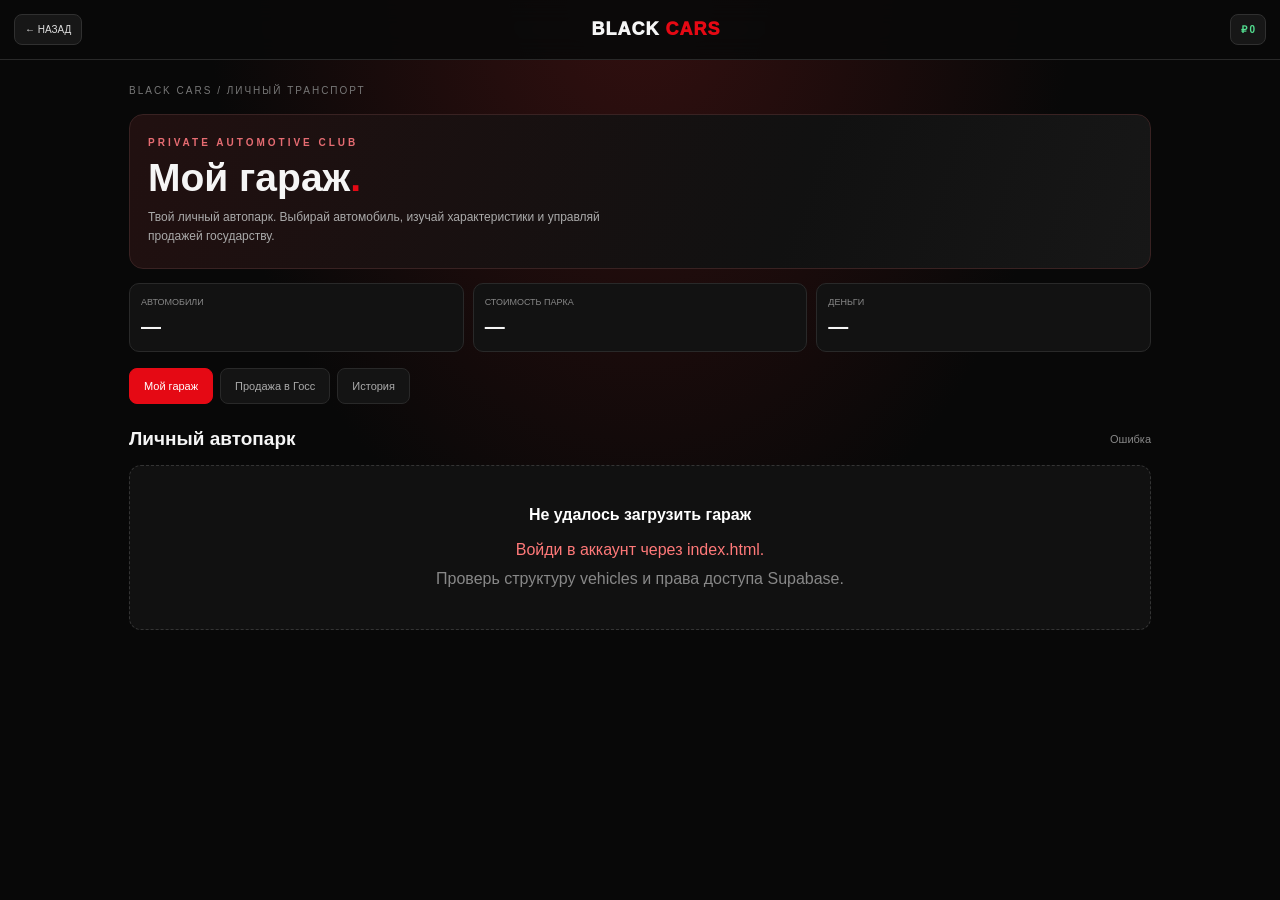
==== commit 4529ed7f: "Update index.html" ====
--- a/index.html
+++ b/index.html
@@ -1,362 +1,672 @@
+
 <!DOCTYPE html>
 <html lang="ru">
 <head>
 <meta charset="UTF-8">
-<meta name="viewport" content="width=device-width,initial-scale=1">
-<title>BLACK RUSSIA RP</title>
+<meta name="viewport" content="width=device-width,initial-scale=1,maximum-scale=1,user-scalable=no">
+<title>BLACK CARS — Гараж</title>
 <style>
-*{box-sizing:border-box;margin:0;padding:0}
-:root{--bg:#080808;--panel:#141414;--line:#292929;--red:#e50914;--muted:#888;--green:#31d47a}
-body{background:var(--bg);color:#f5f5f5;font:14px Arial,sans-serif}
-button,input{font:inherit}button{cursor:pointer;border:0}
-.hidden{display:none!important}
-#authScreen{min-height:100vh;display:grid;place-items:center;padding:16px;background:radial-gradient(circle at top,#351012,#080808 55%)}
-.auth-box{width:100%;max-width:390px;padding:23px;background:var(--panel);border:1px solid var(--line);border-radius:16px}
-.logo{text-align:center;font-size:25px;font-weight:900;margin-bottom:6px}
-.logo span{color:var(--red)}
-.sub{text-align:center;color:var(--muted);font-size:11px;margin-bottom:20px}
-.tabs{display:flex;gap:6px;margin-bottom:18px}
-.tabs button{flex:1;padding:11px;background:#222;color:#aaa;border-radius:8px}
-.tabs button.active,.primary{background:var(--red);color:#fff}
-h2{font-size:21px;margin-bottom:7px}
-.desc{color:var(--muted);font-size:12px;margin-bottom:17px;line-height:1.5}
-.field{margin-bottom:12px}
-.field label{display:block;color:#aaa;font-size:10px;margin-bottom:6px}
-.field input{width:100%;padding:13px;background:#090909;border:1px solid #333;border-radius:8px;color:white;outline:none}
-.field input:focus{border-color:var(--red)}
-.primary,.secondary{width:100%;padding:13px;border-radius:8px;font-weight:bold}
-.secondary{background:#242424;color:#fff;margin-top:8px}
-.msg{min-height:20px;margin-top:10px;text-align:center;font-size:12px}
-header{position:sticky;top:0;z-index:5;display:flex;align-items:center;justify-content:space-between;gap:8px;padding:15px;background:#0b0b0bf5;border-bottom:1px solid var(--line)}
-header strong{font-size:16px}header strong span{color:var(--red)}
-.money{font-size:10px;color:var(--green)}
-main{max-width:900px;margin:auto;padding:16px 14px 90px}
+*{box-sizing:border-box;margin:0;padding:0;-webkit-tap-highlight-color:transparent}
+:root{--red:#e50914;--bg:#080808;--panel:#111;--line:#292929;--muted:#888;--green:#53df91}
+body{font-family:Arial,sans-serif;background:radial-gradient(ellipse at 50% -5%,#351010 0,transparent 48%),var(--bg);color:#f5f5f5;min-height:100vh;padding-bottom:35px}
+button,select{font:inherit;cursor:pointer}
+button:disabled{opacity:.45;cursor:not-allowed}
+.top{height:60px;padding:0 14px;display:flex;align-items:center;justify-content:space-between;gap:8px;background:#090909ed;border-bottom:1px solid var(--line);position:sticky;top:0;z-index:5;backdrop-filter:blur(12px)}
+.logo{font-size:18px;font-weight:1000;letter-spacing:1px;white-space:nowrap}.logo span{color:var(--red)}
+.back,.balance{background:#171717;border:1px solid #303030;border-radius:8px;padding:9px 10px;font-size:10px;color:#ddd}
+.balance{color:var(--green);font-weight:bold;white-space:nowrap}
+.wrap{max-width:1050px;margin:auto;padding:17px 14px}
+.crumb{font-size:10px;letter-spacing:2px;color:#777;margin:8px 0 18px}
+.hero{position:relative;overflow:hidden;border:1px solid #392222;border-radius:14px;padding:22px 18px;background:linear-gradient(110deg,#211010,#111 65%,#171717)}
+.hero-label{color:#e66c72;font-size:10px;letter-spacing:3px;font-weight:bold}
+h1{font-size:clamp(27px,6vw,39px);margin:8px 0}
+.hero p{font-size:12px;color:#aaa;line-height:1.6;max-width:480px}
+.stats{display:grid;grid-template-columns:repeat(3,1fr);gap:9px;margin:14px 0}
+.stat{padding:13px 11px;background:#121212;border:1px solid var(--line);border-radius:10px;min-width:0}
+.stat small{display:block;color:#888;font-size:9px;margin-bottom:8px}
+.stat strong{font-size:clamp(13px,3vw,20px);overflow-wrap:anywhere}
+.nav{display:flex;gap:7px;overflow:auto;padding:2px 0 9px;margin:13px 0}
+.nav button{white-space:nowrap;padding:11px 14px;border:1px solid #292929;background:#141414;color:#aaa;border-radius:8px;font-size:11px}
+.nav button.active{background:var(--red);border-color:var(--red);color:white}
 .page{display:none}.page.active{display:block}
-h1{font-size:25px;margin-bottom:6px}
-.muted{color:var(--muted);font-size:12px;margin-bottom:17px}
-.hero,.card,.stat,.profile{padding:16px;background:var(--panel);border:1px solid var(--line);border-radius:12px}
-.hero{background:linear-gradient(120deg,#321012,#141414 70%);margin-bottom:12px}
-.hero h2{font-size:25px}
-.grid{display:grid;grid-template-columns:repeat(2,minmax(0,1fr));gap:9px;margin:12px 0}
-.stats{display:grid;grid-template-columns:repeat(2,minmax(0,1fr));gap:9px}
-.stat small{display:block;color:var(--muted);margin-bottom:8px;font-size:10px}
-.stat b{font-size:17px}
-.card{margin-bottom:10px}
-.card h3{margin-bottom:7px}
-.card p{color:var(--muted);font-size:12px;margin-bottom:12px}
-.action{display:block;width:100%;padding:12px;color:#fff;background:#222;border:1px solid #333;border-radius:9px;text-align:center;text-decoration:none}
-.action.red{background:var(--red);border-color:var(--red)}
-.car-icon{font-size:35px;margin-bottom:8px}
-.bottom-nav{position:fixed;bottom:0;left:0;right:0;z-index:10;display:flex;justify-content:space-around;background:#090909f5;border-top:1px solid var(--line);padding:8px 2px calc(8px + env(safe-area-inset-bottom))}
-.bottom-nav a{flex:1;color:#888;text-decoration:none;text-align:center;font-size:10px;padding:5px 1px}
-.bottom-nav a span{display:block;font-size:20px;margin-bottom:4px}
-.bottom-nav a.active,.bottom-nav a:hover{color:var(--red)}
-.toast{position:fixed;bottom:85px;left:50%;transform:translateX(-50%);padding:11px 15px;background:#222;border:1px solid #444;border-radius:8px;display:none;z-index:20}
-@media(min-width:650px){.stats{grid-template-columns:repeat(4,1fr)}.grid{grid-template-columns:repeat(3,minmax(0,1fr))}main{padding-top:24px}}
+.section-head{display:flex;align-items:center;justify-content:space-between;gap:10px;margin:15px 0}
+.section-head h2{font-size:19px}
+.muted{color:var(--muted);font-size:11px}
+.btn{padding:11px 13px;border-radius:7px;border:1px solid #383838;background:#222;color:white;font-weight:bold;font-size:10px}
+.btn.red{background:var(--red);border-color:var(--red)}
+.btn.full{width:100%;margin-top:10px}
+.loading{padding:24px;text-align:center;color:#aaa;font-size:12px}
+.empty{padding:35px 15px;text-align:center;background:#111;border:1px dashed #343434;border-radius:12px;color:#888;line-height:1.8}
+.empty strong{display:block;color:white;margin-bottom:6px}
+.showroom{position:relative;overflow:hidden;border:1px solid #302020;border-radius:15px;background:#090909;box-shadow:0 18px 55px #0008}
+.showroom-top{display:flex;justify-content:space-between;align-items:center;gap:10px;padding:14px 15px;background:linear-gradient(90deg,#191010,#101010);border-bottom:1px solid #302020}
+.showroom-title{font-size:10px;font-weight:bold;letter-spacing:2px}
+.live{font-size:9px;color:#ff666c;letter-spacing:1px;white-space:nowrap}
+.live:before{content:"";display:inline-block;width:6px;height:6px;border-radius:50%;background:var(--red);margin-right:7px;box-shadow:0 0 9px var(--red)}
+.scene{height:clamp(245px,48vw,420px);position:relative;overflow:hidden;background:linear-gradient(180deg,#111 0%,#171717 48%,#202020 70%,#090909 100%)}
+.scene:before{content:"";position:absolute;inset:0;background:linear-gradient(110deg,transparent 10%,#ffffff05 25%,transparent 40%,transparent 63%,#ffffff06 76%,transparent 90%);pointer-events:none}
+.ceiling-lights{position:absolute;top:0;left:8%;right:8%;height:5px;background:linear-gradient(90deg,transparent,#eee8,transparent,#fff8,transparent);filter:blur(2px);box-shadow:0 0 24px #fff3}
+.wall-line{position:absolute;left:0;right:0;top:42%;height:1px;background:#ffffff0b;box-shadow:0 14px #ffffff06,0 28px #ffffff05}
+.floor{position:absolute;left:-10%;right:-10%;bottom:-30%;height:58%;background:repeating-linear-gradient(90deg,transparent 0,transparent 95px,#ffffff08 96px,#ffffff08 97px),linear-gradient(180deg,#292929,#080808 75%);transform:perspective(220px) rotateX(15deg);transform-origin:top}
+.floor:before{content:"";position:absolute;top:0;left:0;right:0;height:2px;background:#ffffff12}
+.red-glow{position:absolute;bottom:8%;left:12%;right:12%;height:22%;border-radius:50%;background:#e5091420;filter:blur(28px)}
+.car-image{position:absolute;z-index:2;inset:4% 4% 7%;display:flex;align-items:center;justify-content:center}
+.car-image img{width:100%;height:100%;object-fit:contain;filter:drop-shadow(0 18px 12px #000b);animation:carIn .3s ease-out}
+@keyframes carIn{from{opacity:.45;transform:translateY(7px) scale(.98)}to{opacity:1;transform:translateY(0) scale(1)}}
+.car-fallback{font-size:clamp(75px,18vw,130px);filter:drop-shadow(0 15px 12px #000)}
+.scene-label{position:absolute;z-index:3;top:15px;left:15px;background:#080808b8;border:1px solid #ffffff18;padding:8px 10px;border-radius:5px;font-size:9px;letter-spacing:1px}
+.scene-number{position:absolute;z-index:3;top:15px;right:15px;color:#ffffff9c;font-size:10px;letter-spacing:2px}
+.arrow{position:absolute;z-index:4;top:50%;transform:translateY(-50%);width:39px;height:49px;border:1px solid #ffffff26;border-radius:8px;background:#080808b8;color:#fff;font-size:25px;display:flex;align-items:center;justify-content:center;backdrop-filter:blur(5px)}
+.arrow:active{background:var(--red)}
+.arrow.prev{left:12px}.arrow.next{right:12px}
+.scene-bottom{position:absolute;z-index:3;bottom:13px;left:15px;right:15px;display:flex;justify-content:space-between;align-items:end;gap:10px}
+.vehicle-number{font-size:9px;color:#ccc;letter-spacing:2px}
+.condition-tag{padding:7px 9px;border-radius:5px;background:#15251b;color:#76e8a1;font-size:9px;letter-spacing:1px;border:1px solid #31543b}
+.car-details{padding:18px;background:linear-gradient(145deg,#151515,#0e0e0e)}
+.car-heading{display:flex;justify-content:space-between;align-items:start;gap:12px}
+.car-heading h3{font-size:clamp(20px,5vw,27px);line-height:1.2;margin-bottom:7px}
+.car-type{font-size:11px;color:#888}
+.car-price{text-align:right;white-space:nowrap}
+.car-price small{display:block;font-size:9px;color:#888;margin-bottom:6px}
+.car-price strong{font-size:clamp(15px,4vw,22px);color:var(--green)}
+.specs{display:grid;grid-template-columns:repeat(3,1fr);gap:8px;margin:17px 0}
+.spec{padding:12px 10px;background:#1a1a1a;border:1px solid #292929;border-radius:8px;min-width:0}
+.spec small{display:block;color:#777;font-size:9px;margin-bottom:7px}
+.spec b{font-size:12px;overflow-wrap:anywhere}
+.car-actions{display:grid;grid-template-columns:1fr 1fr;gap:9px}
+.car-actions button{min-height:42px}
+.dots{display:flex;justify-content:center;gap:7px;padding:14px;background:#0c0c0c;border-top:1px solid #252525}
+.dot{width:7px;height:7px;border:0;border-radius:50%;background:#454545;padding:0}
+.dot.active{width:22px;border-radius:8px;background:var(--red)}
+.box{max-width:620px;margin:12px auto;background:#121212;border:1px solid #303030;border-radius:13px;padding:18px}
+.box h2{font-size:20px;margin-bottom:8px}
+.field{margin-top:16px}
+.field label{display:block;color:#aaa;font-size:11px;margin-bottom:8px}
+.field select{width:100%;padding:12px;background:#080808;color:white;border:1px solid #393939;border-radius:8px}
+.payout{margin-top:16px;background:linear-gradient(120deg,#1b1717,#101010);border:1px solid #382626;border-radius:10px;padding:17px}
+.payout small{color:#aaa;font-size:11px}
+.payout strong{display:block;font-size:29px;margin:9px 0;color:var(--green)}
+.notice{font-size:10px;color:#888;line-height:1.7;margin-top:13px}
+.history-row{padding:13px 0;border-bottom:1px solid #292929;display:flex;justify-content:space-between;gap:12px;font-size:12px}
+.history-row small{display:block;color:#777;margin-top:5px}
+.positive{color:var(--green);font-weight:bold;white-space:nowrap}
+.error{color:#ff7979}
+.toast{position:fixed;z-index:10;bottom:20px;left:50%;transform:translate(-50%,15px);opacity:0;pointer-events:none;background:#222;border:1px solid #444;padding:12px 16px;border-radius:9px;font-size:11px;max-width:90%;transition:.2s}
+.toast.show{opacity:1;transform:translate(-50%,0)}
+@media(max-width:480px){
+ .stats{gap:6px}.stat{padding:11px 8px}
+ .scene{height:255px}.car-image{inset:9% 3% 12%}
+ .arrow{width:33px;height:43px}.arrow.prev{left:8px}.arrow.next{right:8px}
+ .car-details{padding:14px}
+ .car-heading{flex-direction:column}
+ .car-price{text-align:left}
+ .specs{gap:6px;margin:13px 0}
+ .spec{padding:10px 8px}.spec b{font-size:11px}
+ .car-actions{grid-template-columns:1fr}
+}
+@media(prefers-reduced-motion:reduce){*,*:before,*:after{animation:none!important;transition:none!important}}
 </style>
 </head>
 <body>
-
-<section id="authScreen">
-<div class="auth-box">
-<div class="logo">BLACK <span>RUSSIA</span></div>
-<div class="sub">ROLE PLAY • ONLINE WORLD</div>
-<div class="tabs">
-<button id="loginTab" class="active" onclick="switchAuth('login')">Вход</button>
-<button id="registerTab" onclick="switchAuth('register')">Регистрация</button>
-</div>
-
-<div id="loginForm">
-<h2>С возвращением</h2>
-<p class="desc">Введи логин и пароль своего аккаунта.</p>
-<div class="field"><label>ИГРОВОЙ ЛОГИН</label><input id="loginUsername" autocomplete="username" placeholder="Tomas_RP"></div>
-<div class="field"><label>ПАРОЛЬ</label><input id="loginPassword" type="password" autocomplete="current-password" placeholder="Пароль"></div>
-<button class="primary" style="width:100%" onclick="loginAccount()">ВОЙТИ В ИГРУ</button>
-<div class="msg" id="loginMessage"></div>
-</div>
-
-<div id="registerForm" class="hidden">
-<h2>Новый аккаунт</h2>
-<p class="desc">Создай игровой аккаунт.</p>
-<div class="field"><label>ИГРОВОЙ ЛОГИН</label><input id="regUsername" placeholder="Tomas_RP"></div>
-<div class="field"><label>ПОЧТА</label><input id="regEmail" type="email" placeholder="example@mail.com"></div>
-<div class="field"><label>ПАРОЛЬ</label><input id="regPassword" type="password" placeholder="Минимум 6 символов"></div>
-<div class="field"><label>ПОВТОРИ ПАРОЛЬ</label><input id="regPassword2" type="password" placeholder="Повтори пароль"></div>
-<button class="primary" style="width:100%" onclick="registerAccount()">СОЗДАТЬ АККАУНТ</button>
-<div class="msg" id="registerMessage"></div>
-</div>
-</div>
-</section>
-
-<section id="app" class="hidden">
-<header>
-<strong>BLACK <span>RUSSIA</span></strong>
-<div class="money" id="topCash">₽ 0</div>
-<div class="money" id="topDonate">♦ 0</div>
+<header class="top">
+  <button class="back" onclick="location.href='index.html'">← НАЗАД</button>
+  <div class="logo">BLACK <span>CARS</span></div>
+  <div class="balance" id="balance">₽ 0</div>
 </header>
 
-<main>
-<section id="homePage" class="page active">
-<div class="hero"><p class="muted">ДОБРО ПОЖАЛОВАТЬ НА СЕРВЕР</p><h2 id="homeName">Player</h2><p class="muted" style="margin:8px 0 0">Твоя история начинается здесь</p></div>
-<div class="stats">
-<div class="stat"><small>УРОВЕНЬ</small><b id="homeLevel">1</b></div>
-<div class="stat"><small>ОПЫТ</small><b id="homeXP">0 XP</b></div>
-<div class="stat"><small>НАЛИЧНЫЕ</small><b id="homeCash">₽ 0</b></div>
-<div class="stat"><small>БАНК</small><b id="homeBank">₽ 0</b></div>
-</div>
-<h2 style="margin:22px 0 10px">Быстрый доступ</h2>
-<div class="grid">
-<a class="action" href="jobs.html">💼 Работы</a>
-<button class="action" onclick="openPage('garage')">🚗 Гараж</button>
-<a class="action" href="cars.html">🚘 Автосалон</a>
-<button class="action" onclick="openPage('shop')">🏪 Магазин</button>
-<button class="action" onclick="openPage('map')">🗺️ Карта</button>
-<a class="action" href="case.html">🎁 Кейсы</a>
-<a class="action" href="chat.html">💬 Общий чат</a>
-<a class="action" href="casino.html">🎰 Казино</a>
-<a class="action" href="bank.html">🏦 Банк</a>
-</div>
-</section>
-
-<section id="garagePage" class="page">
-<h1>Гараж</h1><p class="muted">Транспорт твоего персонажа.</p>
-<div class="grid">
-<div class="card"><div class="car-icon">🚘</div><h3>Lada Priora</h3><p>Топливо: 87% · Состояние: 96%</p><button class="action" onclick="toast('Автомобиль заправлен')">⛽ Заправить</button></div>
-<div class="card"><div class="car-icon">🚗</div><h3>VAZ 2107</h3><p>Топливо: 62% · Состояние: 91%</p><button class="action" onclick="toast('Автомобиль исправен')">🔧 Ремонт</button></div>
-<div class="card"><div class="car-icon">🚙</div><h3>Mercedes-Benz G65</h3><p>Топливо: 100% · Состояние: 100%</p><button class="action" onclick="toast('Вы выехали в город')">🚗 Ехать</button></div>
-</div>
-<a class="action" href="cars.html">Открыть автосалон</a>
-</section>
-
-<section id="shopPage" class="page">
-<h1>Магазин</h1><p class="muted">Предметы и полезные вещи.</p>
-<div class="grid" id="shopContainer"></div>
-</section>
-
-<section id="mapPage" class="page">
-<h1>Карта города</h1><p class="muted">Основные места игрового мира.</p>
-<div class="grid">
-<a class="action" href="bank.html">🏦 Банк</a>
-<a class="action" href="cars.html">🚘 Автосалон</a>
-<a class="action" href="jobs.html">💼 Работы</a>
-<a class="action" href="case.html">🎁 Кейсы</a>
-</div>
-</section>
-
-<section id="donatePage" class="page">
-<h1>Донат</h1><p class="muted">Премиальная валюта сервера.</p>
-<div class="card"><h3>Баланс: <span id="donateBalance">0</span> ♦</h3><p>Платёжная система ещё не подключена.</p></div>
-<div class="grid">
-<button class="action" onclick="buyDonate(100)">♦ 100</button>
-<button class="action" onclick="buyDonate(500)">♦ 500</button>
-<button class="action" onclick="buyDonate(1000)">♦ 1000</button>
-<button class="action" onclick="buyDonate(5000)">♦ 5000</button>
-</div>
-</section>
-
-<section id="onlinePage" class="page">
-<h1>Игроки онлайн</h1><p class="muted">Игроки, которые сейчас находятся на сервере.</p>
-<div id="onlineContainer"></div>
-</section>
-
-<section id="profilePage" class="page">
-<h1>Профиль</h1><p class="muted">Информация о персонаже.</p>
-<div class="profile">
-<h2 id="profileName">Player</h2>
-<p class="muted" id="profileId"></p>
-<div class="card">Уровень: <b id="profileLevel">1</b></div>
-<div class="card">Опыт: <b id="profileXP">0 XP</b></div>
-<div class="card">Наличные: <b id="profileCash">₽ 0</b></div>
-<div class="card">Банк: <b id="profileBank">₽ 0</b></div>
-<div class="card">Донат: <b id="profileDonate">♦ 0</b></div>
-<div class="card">Работа: <b id="profileJob">Безработный</b></div>
-<div class="card">Регистрация: <b id="profileDate">—</b></div>
-<button class="secondary" onclick="logout()">ВЫЙТИ ИЗ АККАУНТА</button>
-</div>
-</section>
+<main class="wrap">
+  <div class="crumb">BLACK CARS / ЛИЧНЫЙ ТРАНСПОРТ</div>
+
+  <section class="hero">
+    <div class="hero-label">PRIVATE AUTOMOTIVE CLUB</div>
+    <h1>Мой гараж<span style="color:#e50914">.</span></h1>
+    <p>Твой личный автопарк. Выбирай автомобиль, изучай характеристики и управляй продажей государству.</p>
+  </section>
+
+  <section class="stats">
+    <div class="stat"><small>АВТОМОБИЛИ</small><strong id="count">—</strong></div>
+    <div class="stat"><small>СТОИМОСТЬ ПАРКА</small><strong id="fleet">—</strong></div>
+    <div class="stat"><small>ДЕНЬГИ</small><strong id="cash">—</strong></div>
+  </section>
+
+  <nav class="nav">
+    <button class="active" data-page="cars">Мой гараж</button>
+    <button data-page="state">Продажа в Госс</button>
+    <button data-page="history">История</button>
+  </nav>
+
+  <section class="page active" id="cars">
+    <div class="section-head">
+      <h2>Личный автопарк</h2>
+      <span class="muted" id="carLabel">Загрузка...</span>
+    </div>
+    <div id="carList" class="loading">Подключение к гаражу...</div>
+  </section>
+
+  <section class="page" id="state">
+    <div class="box">
+      <h2>Продажа государству</h2>
+      <p class="muted">Выбери автомобиль и состояние для расчёта выкупа.</p>
+      <div class="field">
+        <label>АВТОМОБИЛЬ</label>
+        <select id="sellCar"></select>
+      </div>
+      <div class="field">
+        <label>СОСТОЯНИЕ</label>
+        <select id="condition">
+          <option value="new">Отличное — 60%</option>
+          <option value="good" selected>Хорошее — 50%</option>
+          <option value="medium">Среднее — 40%</option>
+          <option value="bad">Плохое — 25%</option>
+        </select>
+      </div>
+      <div class="payout">
+        <small>ПРЕДВАРИТЕЛЬНАЯ ВЫПЛАТА</small>
+        <strong id="payout">0 ₽</strong>
+        <div class="muted" id="calculation">Выбери автомобиль</div>
+      </div>
+      <button class="btn red full" id="sellButton">Продать государству</button>
+      <p class="notice">Продажа удаляет автомобиль из базы и начисляет выплату на игровой баланс. Перед подтверждением проверь сумму.</p>
+    </div>
+  </section>
+
+  <section class="page" id="history">
+    <div class="box">
+      <h2>История операций</h2>
+      <div id="historyList" class="muted" style="margin-top:15px">История продаж пока не сохраняется в отдельную таблицу.</div>
+    </div>
+  </section>
 </main>
-
-<nav class="bottom-nav">
-<a href="#" class="active" data-page="home" onclick="openPage('home');return false"><span>🏠</span>Главная</a>
-<a href="jobs.html"><span>💼</span>Работа</a>
-<a href="#" data-page="garage" onclick="openPage('garage');return false"><span>🚗</span>Гараж</a>
-<a href="chat.html"><span>💬</span>Чат</a>
-<a href="#" data-page="profile" onclick="openPage('profile');return false"><span>👤</span>Профиль</a>
-</nav>
-</section>
 
 <div class="toast" id="toast"></div>
 
 <script>
 const SUPABASE_URL="https://qzswnoeglovfpgrzpnio.supabase.co";
 const SUPABASE_KEY="sb_publishable_k_mSqLmEL-OMvM5x7slx7w_EqR0HXqY";
-let currentUser=null,currentAuthUser=null;
+
+const catalog={
+  Priora:{name:"LADA Priora",image:"Priora.PNG",price:450000,type:"Отечественный седан",power:"98 л.с.",drive:"Передний"},
+  VAZ2107:{name:"ВАЗ 2107",image:"VAZ2107.PNG",price:250000,type:"Классический седан",power:"75 л.с.",drive:"Задний"},
+  G63:{name:"Mercedes-Benz G63",image:"G63.PNG",price:7000000,type:"Премиальный внедорожник",power:"585 л.с.",drive:"Полный"},
+  MercedesG63:{name:"Mercedes-Benz G63",image:"G63.PNG",price:7000000,type:"Премиальный внедорожник",power:"585 л.с.",drive:"Полный"}
+};
+
+const rates={new:.60,good:.50,medium:.40,bad:.25};
+const rateLabels={new:"Отличное",good:"Хорошее",medium:"Среднее",bad:"Плохое"};
+
+/*
+  Столбец владельца неизвестен заранее.
+  Проверяем типичные названия, запрашивая только выбранный столбец.
+  Если столбец не существует, пробуем следующий.
+*/
+const ownerCandidates=[
+  "user_id",
+  "profile_id",
+  "player_id",
+  "account_id",
+  "user_uuid",
+  "owner_uuid",
+  "owner_id",
+  "owner",
+  "user"
+];
+
+let user=null,profile=null,vehicles=[],busy=false,selectedIndex=0;
+let ownerColumn=null;
+
+const $=id=>document.getElementById(id);
+const money=n=>Math.round(Number(n)||0).toLocaleString("ru-RU");
+const token=()=>localStorage.getItem("brp_access_token");
 
 async function api(path,options={}){
- const token=options.token||localStorage.getItem("brp_access_token")||SUPABASE_KEY;
- const headers={apikey:SUPABASE_KEY,Authorization:"Bearer "+token,"Content-Type":"application/json",...(options.headers||{})};
- const response=await fetch(SUPABASE_URL+path,{...options,headers});
- const text=await response.text();let data;
- try{data=text?JSON.parse(text):null}catch{data=text}
- if(!response.ok)throw Error(typeof data==="string"?data:JSON.stringify(data));
- return data;
-}
-function switchAuth(type){
- const login=type==="login";
- document.getElementById("loginForm").classList.toggle("hidden",!login);
- document.getElementById("registerForm").classList.toggle("hidden",login);
- document.getElementById("loginTab").classList.toggle("active",login);
- document.getElementById("registerTab").classList.toggle("active",!login);
-}
-function showAuth(){
- document.getElementById("authScreen").classList.remove("hidden");
- document.getElementById("app").classList.add("hidden");
-}
-function showApp(){
- document.getElementById("authScreen").classList.add("hidden");
- document.getElementById("app").classList.remove("hidden");
-}
-function saveSession(data){
- if(data.access_token)localStorage.setItem("brp_access_token",data.access_token);
- if(data.refresh_token)localStorage.setItem("brp_refresh_token",data.refresh_token);
-}
-function clearSession(){
- localStorage.removeItem("brp_access_token");
- localStorage.removeItem("brp_refresh_token");
-}
-function setMessage(id,text,color="#ff2633"){
- const el=document.getElementById(id);el.textContent=text;el.style.color=color;
-}
-async function registerAccount(){
- const username=document.getElementById("regUsername").value.trim();
- const email=document.getElementById("regEmail").value.trim();
- const password=document.getElementById("regPassword").value;
- const password2=document.getElementById("regPassword2").value;
- if(!/^[a-zA-Z0-9_]{3,24}$/.test(username))return setMessage("registerMessage","Логин: 3–24 символа, латиница, цифры и _.");
- if(!email.includes("@"))return setMessage("registerMessage","Введите корректную почту.");
- if(password.length<6)return setMessage("registerMessage","Пароль должен содержать минимум 6 символов.");
- if(password!==password2)return setMessage("registerMessage","Пароли не совпадают.");
- try{
-  setMessage("registerMessage","Проверяем логин...","#aaa");
-  const existing=await api("/rest/v1/profiles?select=id&username=ilike."+encodeURIComponent(username)+"&limit=1",{token:SUPABASE_KEY});
-  if(existing?.length)return setMessage("registerMessage","Этот игровой логин уже занят.");
-  const auth=await api("/auth/v1/signup",{method:"POST",token:SUPABASE_KEY,body:JSON.stringify({email,password,data:{username}})});
-  if(auth?.access_token){saveSession(auth);await loadSession();return}
-  setMessage("registerMessage","Аккаунт создан. Проверь почту для подтверждения.","#ffc928");
- }catch(e){setMessage("registerMessage",cleanError(e.message))}
-}
-async function loginAccount(){
- const username=document.getElementById("loginUsername").value.trim();
- const password=document.getElementById("loginPassword").value;
- if(!username||!password)return setMessage("loginMessage","Введите логин и пароль.");
- try{
-  setMessage("loginMessage","Ищем аккаунт...","#aaa");
-  const result=await api("/rest/v1/rpc/get_login_email",{method:"POST",token:SUPABASE_KEY,body:JSON.stringify({p_username:username})});
-  const email=typeof result==="string"?result:result?.email;
-  if(!email)return setMessage("loginMessage","Аккаунт не найден.");
-  const auth=await api("/auth/v1/token?grant_type=password",{method:"POST",token:SUPABASE_KEY,body:JSON.stringify({email,password})});
-  saveSession(auth);await loadSession();
- }catch(e){setMessage("loginMessage",cleanError(e.message))}
-}
-async function loadSession(){
- const token=localStorage.getItem("brp_access_token");
- if(!token){showAuth();return}
- try{
-  currentAuthUser=await api("/auth/v1/user",{headers:{Authorization:"Bearer "+token}});
-  if(!currentAuthUser?.id)throw Error("Сессия недействительна.");
-  let rows=await api("/rest/v1/profiles?id=eq."+encodeURIComponent(currentAuthUser.id)+"&select=*");
-  if(!rows?.length){
-   const username=currentAuthUser.user_metadata?.username||currentAuthUser.email?.split("@")[0]||"Player";
-   rows=await api("/rest/v1/profiles",{method:"POST",headers:{Prefer:"return=representation"},body:JSON.stringify({id:currentAuthUser.id,username,level:1,xp:0,cash:0,bank:0,donate:0,job:"Безработный"})});
-  }
-  currentUser=rows[0];renderProfile();showApp();
-  await updateOnline();await loadOnline();
- }catch(e){console.error(e);clearSession();currentUser=null;currentAuthUser=null;showAuth()}
-}
-function money(n){return "₽ "+Number(n||0).toLocaleString("ru-RU")}
-function renderProfile(){
- if(!currentUser)return;
- const p=currentUser,level=Number(p.level||1),xp=Number(p.xp||0),cash=Number(p.cash||0),bank=Number(p.bank||0),donate=Number(p.donate||0);
- const set=(id,v)=>{const el=document.getElementById(id);if(el)el.textContent=v};
- set("homeName",p.username||"Player");set("homeLevel",level);set("homeXP",xp+" XP");
- set("homeCash",money(cash));set("homeBank",money(bank));set("topCash",money(cash));
- set("topDonate","♦ "+donate.toLocaleString("ru-RU"));set("profileName",p.username||"Player");
- set("profileId","ID: "+p.id);set("profileLevel",level);set("profileXP",xp+" XP");
- set("profileCash",money(cash));set("profileBank",money(bank));set("profileDonate","♦ "+donate);
- set("profileJob",p.job||"Безработный");set("profileDate",p.created_at?new Date(p.created_at).toLocaleDateString("ru-RU"):"—");
- set("donateBalance",donate.toLocaleString("ru-RU"));
-}
-function openPage(page){
- document.querySelectorAll(".page").forEach(el=>el.classList.toggle("active",el.id===page+"Page"));
- document.querySelectorAll(".bottom-nav a[data-page]").forEach(el=>el.classList.toggle("active",el.dataset.page===page));
- window.scrollTo({top:0,behavior:"smooth"});
- if(page==="online")loadOnline();
-}
-const items=[["🍔","Бургер",350],["🥤","Газировка",180],["☕","Кофе",250],["📱","Телефон",12500],["🎧","Наушники",6500],["🧰","Ремкомплект",3200],["🎒","Рюкзак",4500],["🧥","Куртка",7200]];
-function renderShop(){
- const box=document.getElementById("shopContainer");
- box.innerHTML="";
- items.forEach(([icon,name,price])=>{
-  const card=document.createElement("div");card.className="card";
-  const title=document.createElement("h3");title.textContent=icon+" "+name;
-  const desc=document.createElement("p");desc.textContent=money(price);
-  const button=document.createElement("button");button.className="action";button.textContent="КУПИТЬ";
-  button.onclick=()=>toast("Покупки пока не подключены к сохранению.");
-  card.append(title,desc,button);box.appendChild(card);
- });
-}
-async function updateOnline(){
- if(!currentUser||!currentAuthUser)return;
- try{await api("/rest/v1/online_players",{method:"POST",headers:{Prefer:"resolution=merge-duplicates"},body:JSON.stringify({id:currentAuthUser.id,username:currentUser.username,online:true,last_seen:new Date().toISOString()})})}catch(e){console.warn(e)}
-}
-async function loadOnline(){
- const box=document.getElementById("onlineContainer");
- try{
-  const list=await api("/rest/v1/online_players?select=*&online=eq.true&order=last_seen.desc&limit=50");
-  box.innerHTML="";
-  if(!list?.length){box.textContent="Список игроков пока пуст.";return}
-  list.forEach(p=>{
-   const card=document.createElement("div");card.className="card";
-   const name=document.createElement("b");name.textContent="🟢 "+(p.username||"Player");
-   const status=document.createElement("p");status.textContent="В игре";
-   card.append(name,status);box.appendChild(card);
+  const t=token();
+  if(!t)throw new Error("Нет сессии. Сначала войди через index.html.");
+
+  const response=await fetch(SUPABASE_URL+path,{
+    ...options,
+    headers:{
+      apikey:SUPABASE_KEY,
+      Authorization:"Bearer "+t,
+      "Content-Type":"application/json",
+      ...(options.headers||{})
+    }
   });
- }catch(e){box.textContent="Не удалось загрузить список игроков."}
-}
-function buyDonate(amount){toast("Платёжная система пока не подключена.")}
-async function logout(){
- try{if(currentAuthUser?.id)await api("/rest/v1/online_players?id=eq."+encodeURIComponent(currentAuthUser.id),{method:"PATCH",body:JSON.stringify({online:false,last_seen:new Date().toISOString()})})}catch(e){}
- try{await api("/auth/v1/logout",{method:"POST"})}catch(e){}
- clearSession();currentUser=null;currentAuthUser=null;switchAuth("login");showAuth();
- document.getElementById("loginUsername").value="";
- document.getElementById("loginPassword").value="";
-}
-function toast(text){
- const el=document.getElementById("toast");el.textContent=text;el.style.display="block";
- clearTimeout(window.toastTimer);window.toastTimer=setTimeout(()=>el.style.display="none",2500);
-}
-function cleanError(t){
- if(t.includes("Invalid login credentials"))return "Неверный логин или пароль.";
- if(t.includes("Email not confirmed"))return "Сначала подтверди почту.";
- if(t.includes("User already registered"))return "Эта почта уже зарегистрирована.";
- if(t.includes("Invalid API key"))return "Ошибка ключа Supabase.";
- if(t.includes("Failed to fetch"))return "Нет соединения с сервером.";
- if(t.toLowerCase().includes("permission denied"))return "Нет разрешения Supabase.";
- return String(t).replace(/[{}\[\]"]/g,"").slice(0,200);
-}
-document.addEventListener("DOMContentLoaded",async()=>{
- renderShop();switchAuth("login");await loadSession();
- setInterval(async()=>{if(currentUser){await updateOnline();await loadOnline()}},15000);
- window.addEventListener("beforeunload",()=>{
-  if(!currentAuthUser?.id)return;
-  const token=localStorage.getItem("brp_access_token");
-  fetch(SUPABASE_URL+"/rest/v1/online_players?id=eq."+encodeURIComponent(currentAuthUser.id),{
-   method:"PATCH",keepalive:true,
-   headers:{apikey:SUPABASE_KEY,Authorization:"Bearer "+token,"Content-Type":"application/json"},
-   body:JSON.stringify({online:false,last_seen:new Date().toISOString()})
+
+  const raw=await response.text();
+  let data=null;
+  try{data=raw?JSON.parse(raw):null}catch{data=raw}
+
+  if(!response.ok){
+    const message=typeof data==="string"
+      ?data
+      :(data?.message||data?.details||data?.hint||"Ошибка Supabase "+response.status);
+
+    const error=new Error(message);
+    error.status=response.status;
+    error.code=data?.code;
+    throw error;
+  }
+  return data;
+}
+
+function isMissingColumn(error,column){
+  const message=String(error?.message||"").toLowerCase();
+  return (
+    message.includes("column") &&
+    message.includes(column.toLowerCase()) &&
+    (
+      message.includes("does not exist") ||
+      message.includes("schema cache") ||
+      message.includes("could not find")
+    )
+  );
+}
+
+async function detectOwnerColumn(){
+  const errors=[];
+
+  for(const column of ownerCandidates){
+    try{
+      /*
+        limit=0 проверяет существование столбца,
+        не загружая список автомобилей.
+      */
+      await api(
+        "/rest/v1/vehicles?select="+encodeURIComponent(column)+"&limit=0"
+      );
+      return column;
+    }catch(error){
+      if(isMissingColumn(error,column)){
+        errors.push(column);
+        continue;
+      }
+
+      /*
+        Ошибка прав доступа или другая ошибка API —
+        не пытаемся угадывать дальше.
+      */
+      throw new Error(
+        "Не удалось определить столбец владельца таблицы vehicles. "+
+        "Ошибка при проверке "+column+": "+error.message
+      );
+    }
+  }
+
+  throw new Error(
+    "Не найден подходящий столбец владельца в vehicles. "+
+    "Проверены: "+ownerCandidates.join(", ")+". "+
+    "Нужно определить настоящее поле владельца в схеме Supabase."
+  );
+}
+
+function toast(message){
+  const el=$("toast");
+  el.textContent=message;
+  el.classList.add("show");
+  clearTimeout(toast.timer);
+  toast.timer=setTimeout(()=>el.classList.remove("show"),4000);
+}
+
+function escapeHtml(value){
+  return String(value??"").replace(/[&<>"']/g,c=>({
+    "&":"&amp;","<":"&lt;",">":"&gt;",'"':"&quot;","'":"&#39;"
+  }[c]));
+}
+
+function getInfo(vehicle){
+  const code=String(vehicle.vehicle_code||"");
+  const known=catalog[code];
+
+  return {
+    name:vehicle.name||known?.name||code||"Автомобиль",
+    image:known?.image||"",
+    price:known?.price||0,
+    type:known?.type||"Личный автомобиль",
+    power:known?.power||"—",
+    drive:known?.drive||"—"
+  };
+}
+
+function updateMoney(){
+  const total=(Number(profile?.cash)||0)+(Number(profile?.bank)||0);
+  $("balance").textContent="₽ "+money(total);
+  $("cash").textContent=money(total)+" ₽";
+}
+
+function showLoadError(error){
+  $("carList").className="";
+  $("carList").innerHTML=
+    '<div class="empty">'+
+      '<strong>Не удалось загрузить гараж</strong>'+
+      '<span class="error">'+escapeHtml(error.message)+'</span>'+
+      '<br>Проверь структуру vehicles и права доступа Supabase.'+
+    '</div>';
+  $("carLabel").textContent="Ошибка";
+}
+
+async function load(){
+  try{
+    if(!token())throw new Error("Войди в аккаунт через index.html.");
+
+    user=await api("/auth/v1/user");
+    if(!user?.id)throw new Error("Не удалось определить аккаунт.");
+
+    const profiles=await api(
+      "/rest/v1/profiles?id=eq."+encodeURIComponent(user.id)+"&select=*"
+    );
+
+    if(!profiles?.length)throw new Error("Профиль игрока не найден.");
+    profile=profiles[0];
+    updateMoney();
+
+    ownerColumn=await detectOwnerColumn();
+
+    vehicles=await api(
+      "/rest/v1/vehicles?"+
+      encodeURIComponent(ownerColumn)+"=eq."+encodeURIComponent(user.id)+
+      "&select=*&order=id.desc"
+    );
+
+    if(!Array.isArray(vehicles))vehicles=[];
+    render();
+  }catch(error){
+    console.error("Ошибка загрузки гаража:",error);
+    showLoadError(error);
+  }
+}
+
+function changeCar(direction){
+  if(!vehicles.length)return;
+  selectedIndex=(selectedIndex+direction+vehicles.length)%vehicles.length;
+  renderCarousel();
+}
+
+function selectCar(index){
+  if(index<0||index>=vehicles.length)return;
+  selectedIndex=index;
+  renderCarousel();
+}
+
+function renderCarousel(){
+  const host=$("carList");
+
+  if(!vehicles.length){
+    host.className="";
+    host.innerHTML=
+      '<div class="empty">'+
+        '<strong>Гараж пока пуст</strong>'+
+        'Купи автомобиль в автосалоне — он появится здесь.'+
+        '<br><br><button class="btn red" onclick="location.href=\'cars.html\'">Открыть автосалон</button>'+
+      '</div>';
+    return;
+  }
+
+  selectedIndex=Math.max(0,Math.min(selectedIndex,vehicles.length-1));
+
+  const v=vehicles[selectedIndex];
+  const info=getInfo(v);
+
+  const image=info.image
+    ?'<img src="'+escapeHtml(info.image)+'" alt="'+escapeHtml(info.name)+'" onerror="this.style.display=\'none\';this.nextElementSibling.style.display=\'block\'"><div class="car-fallback" style="display:none">🚘</div>'
+    :'<div class="car-fallback">🚘</div>';
+
+  host.className="";
+  host.innerHTML=
+    '<article class="showroom">'+
+      '<div class="showroom-top">'+
+        '<div class="showroom-title">BLACK CARS / SHOWROOM</div>'+
+        '<div class="live">ВАШ ГАРАЖ</div>'+
+      '</div>'+
+      '<div class="scene">'+
+        '<div class="ceiling-lights"></div>'+
+        '<div class="wall-line"></div>'+
+        '<div class="floor"></div>'+
+        '<div class="red-glow"></div>'+
+        '<div class="car-image">'+image+'</div>'+
+        '<div class="scene-label">PERSONAL VEHICLE</div>'+
+        '<div class="scene-number">'+
+          String(selectedIndex+1).padStart(2,"0")+
+          ' / '+String(vehicles.length).padStart(2,"0")+
+        '</div>'+
+        '<button class="arrow prev" aria-label="Предыдущая машина" onclick="changeCar(-1)" '+(vehicles.length<2?'disabled':'')+'>‹</button>'+
+        '<button class="arrow next" aria-label="Следующая машина" onclick="changeCar(1)" '+(vehicles.length<2?'disabled':'')+'>›</button>'+
+        '<div class="scene-bottom">'+
+          '<span class="vehicle-number">BC — '+String(selectedIndex+1).padStart(3,"0")+'</span>'+
+          '<span class="condition-tag">В ВАШЕЙ СОБСТВЕННОСТИ</span>'+
+        '</div>'+
+      '</div>'+
+      '<div class="car-details">'+
+        '<div class="car-heading">'+
+          '<div><h3>'+escapeHtml(info.name)+'</h3><div class="car-type">'+escapeHtml(info.type)+'</div></div>'+
+          '<div class="car-price"><small>ОЦЕНОЧНАЯ СТОИМОСТЬ</small><strong>'+money(info.price)+' ₽</strong></div>'+
+        '</div>'+
+        '<div class="specs">'+
+          '<div class="spec"><small>МОЩНОСТЬ</small><b>'+escapeHtml(info.power)+'</b></div>'+
+          '<div class="spec"><small>ПРИВОД</small><b>'+escapeHtml(info.drive)+'</b></div>'+
+          '<div class="spec"><small>КОД АВТО</small><b>'+escapeHtml(v.vehicle_code)+'</b></div>'+
+        '</div>'+
+        '<div class="car-actions">'+
+          '<button class="btn" onclick="chooseForSale('+selectedIndex+')">Продать государству</button>'+
+          '<button class="btn red" onclick="location.href=\'cars.html\'">В автосалон</button>'+
+        '</div>'+
+      '</div>'+
+      '<div class="dots">'+
+        vehicles.map((item,i)=>
+          '<button class="dot '+(i===selectedIndex?'active':'')+
+          '" aria-label="Автомобиль '+(i+1)+'" onclick="selectCar('+i+')"></button>'
+        ).join("")+
+      '</div>'+
+    '</article>';
+}
+
+function render(){
+  $("count").textContent=vehicles.length;
+  $("carLabel").textContent=vehicles.length+" шт.";
+  $("fleet").textContent=money(
+    vehicles.reduce((sum,v)=>sum+getInfo(v).price,0)
+  )+" ₽";
+
+  renderCarousel();
+  fillSelect();
+}
+
+function fillSelect(){
+  const select=$("sellCar");
+  const previous=select.value;
+
+  select.innerHTML="";
+
+  if(!vehicles.length){
+    select.add(new Option("Нет автомобилей",""));
+  }else{
+    vehicles.forEach(v=>{
+      const info=getInfo(v);
+      select.add(new Option(
+        info.name+" — "+money(info.price)+" ₽",
+        String(v.id)
+      ));
+    });
+  }
+
+  if(vehicles.some(v=>String(v.id)===previous)){
+    select.value=previous;
+  }else if(vehicles[selectedIndex]){
+    select.value=String(vehicles[selectedIndex].id);
+  }
+
+  calculate();
+}
+
+function chooseForSale(index){
+  const v=vehicles[index];
+  if(!v)return;
+
+  selectedIndex=index;
+  $("sellCar").value=String(v.id);
+  document.querySelector('[data-page="state"]').click();
+  calculate();
+}
+
+function calculate(){
+  const v=vehicles.find(item=>String(item.id)===$("sellCar").value);
+  const info=v?getInfo(v):null;
+  const condition=$("condition").value;
+  const rate=rates[condition]||.5;
+  const payout=info?Math.floor(info.price*rate):0;
+
+  $("payout").textContent=money(payout)+" ₽";
+  $("calculation").textContent=info
+    ?money(info.price)+" ₽ × "+Math.round(rate*100)+"% · "+rateLabels[condition]
+    :"Нет доступных автомобилей";
+
+  $("sellButton").disabled=!v||busy||!info?.price||!ownerColumn;
+}
+
+async function sellToState(){
+  if(busy)return;
+
+  if(!ownerColumn){
+    toast("Не определён столбец владельца. Продажа отключена.");
+    return;
+  }
+
+  const vehicle=vehicles.find(v=>String(v.id)===$("sellCar").value);
+  if(!vehicle)return toast("Выбери автомобиль.");
+
+  const info=getInfo(vehicle);
+  if(!info.price)return toast("Для этой модели не задана цена выкупа.");
+
+  const payout=Math.floor(info.price*(rates[$("condition").value]||.5));
+
+  if(!confirm("Продать "+info.name+" государству за "+money(payout)+" ₽?"))return;
+
+  busy=true;
+  $("sellButton").disabled=true;
+
+  const oldCash=Number(profile.cash)||0;
+  let credited=false;
+  let deleted=false;
+
+  try{
+    /*
+      Сначала начисляем выплату.
+      Если удаление машины не получится, пробуем вернуть старый баланс.
+    */
+    const updated=await api(
+      "/rest/v1/profiles?id=eq."+encodeURIComponent(user.id),
+      {
+        method:"PATCH",
+        headers:{Prefer:"return=representation"},
+        body:JSON.stringify({cash:oldCash+payout})
+      }
+    );
+
+    credited=true;
+
+    if(!Array.isArray(updated)||!updated.length){
+      throw new Error(
+        "Supabase не вернул обновлённый профиль. Проверь права UPDATE для profiles."
+      );
+    }
+
+    profile=updated[0];
+    updateMoney();
+
+    const removed=await api(
+      "/rest/v1/vehicles?id=eq."+encodeURIComponent(vehicle.id)+
+      "&"+encodeURIComponent(ownerColumn)+"=eq."+encodeURIComponent(user.id),
+      {
+        method:"DELETE",
+        headers:{Prefer:"return=representation"}
+      }
+    );
+
+    if(!Array.isArray(removed)||!removed.length){
+      throw new Error(
+        "Автомобиль не удалён. Проверь права DELETE и соответствие столбца владельца."
+      );
+    }
+
+    deleted=true;
+
+    vehicles=vehicles.filter(v=>String(v.id)!==String(vehicle.id));
+    selectedIndex=Math.max(0,Math.min(selectedIndex,vehicles.length-1));
+
+    render();
+    toast("Продажа завершена: +"+money(payout)+" ₽");
+    document.querySelector('[data-page="cars"]').click();
+
+  }catch(error){
+    console.error("Ошибка продажи:",error);
+
+    if(credited&&!deleted){
+      try{
+        const rollback=await api(
+          "/rest/v1/profiles?id=eq."+encodeURIComponent(user.id),
+          {
+            method:"PATCH",
+            headers:{Prefer:"return=representation"},
+            body:JSON.stringify({cash:oldCash})
+          }
+        );
+
+        if(!Array.isArray(rollback)||!rollback.length){
+          throw new Error("Supabase не подтвердил возврат баланса.");
+        }
+
+        profile=rollback[0];
+        updateMoney();
+
+        toast("Продажа отменена. Баланс возвращён.");
+      }catch(rollbackError){
+        console.error("Не удалось отменить начисление:",rollbackError);
+        toast(
+          "ВНИМАНИЕ: не удалось отменить начисление. "+
+          "Не повторяй операцию — проверь баланс в Supabase."
+        );
+      }
+    }else if(deleted){
+      toast(
+        "Машина удалена, но произошла ошибка. "+
+        "Проверь баланс перед повторными действиями."
+      );
+    }else{
+      toast("Продажа не выполнена: "+error.message);
+    }
+  }finally{
+    busy=false;
+    calculate();
+  }
+}
+
+document.querySelectorAll(".nav button").forEach(button=>{
+  button.addEventListener("click",()=>{
+    document.querySelectorAll(".nav button").forEach(b=>
+      b.classList.toggle("active",b===button)
+    );
+
+    document.querySelectorAll(".page").forEach(p=>
+      p.classList.toggle("active",p.id===button.dataset.page)
+    );
   });
- });
 });
+
+$("condition").addEventListener("change",calculate);
+
+$("sellCar").addEventListener("change",()=>{
+  const index=vehicles.findIndex(v=>String(v.id)===$("sellCar").value);
+
+  if(index>=0){
+    selectedIndex=index;
+    renderCarousel();
+  }
+
+  calculate();
+});
+
+$("sellButton").addEventListener("click",sellToState);
+
+load();
 </script>
 </body>
 </html>
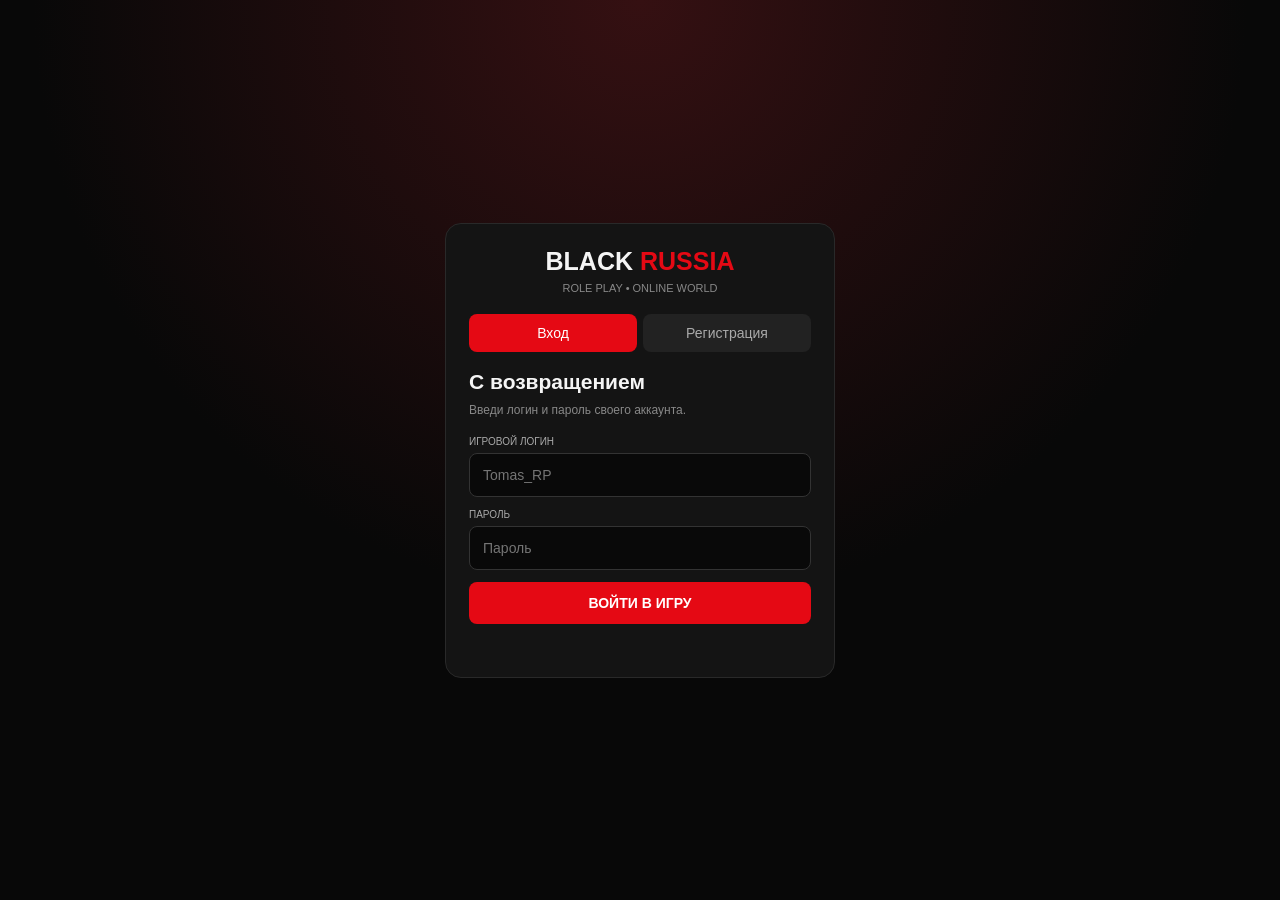
==== commit c02a0497: "Update index.html" ====
--- a/index.html
+++ b/index.html
@@ -3,670 +3,676 @@
 <html lang="ru">
 <head>
 <meta charset="UTF-8">
-<meta name="viewport" content="width=device-width,initial-scale=1,maximum-scale=1,user-scalable=no">
-<title>BLACK CARS — Гараж</title>
+<meta name="viewport" content="width=device-width,initial-scale=1,maximum-scale=1">
+<title>BLACK RUSSIA RP</title>
 <style>
-*{box-sizing:border-box;margin:0;padding:0;-webkit-tap-highlight-color:transparent}
-:root{--red:#e50914;--bg:#080808;--panel:#111;--line:#292929;--muted:#888;--green:#53df91}
-body{font-family:Arial,sans-serif;background:radial-gradient(ellipse at 50% -5%,#351010 0,transparent 48%),var(--bg);color:#f5f5f5;min-height:100vh;padding-bottom:35px}
-button,select{font:inherit;cursor:pointer}
-button:disabled{opacity:.45;cursor:not-allowed}
-.top{height:60px;padding:0 14px;display:flex;align-items:center;justify-content:space-between;gap:8px;background:#090909ed;border-bottom:1px solid var(--line);position:sticky;top:0;z-index:5;backdrop-filter:blur(12px)}
-.logo{font-size:18px;font-weight:1000;letter-spacing:1px;white-space:nowrap}.logo span{color:var(--red)}
-.back,.balance{background:#171717;border:1px solid #303030;border-radius:8px;padding:9px 10px;font-size:10px;color:#ddd}
-.balance{color:var(--green);font-weight:bold;white-space:nowrap}
-.wrap{max-width:1050px;margin:auto;padding:17px 14px}
-.crumb{font-size:10px;letter-spacing:2px;color:#777;margin:8px 0 18px}
-.hero{position:relative;overflow:hidden;border:1px solid #392222;border-radius:14px;padding:22px 18px;background:linear-gradient(110deg,#211010,#111 65%,#171717)}
-.hero-label{color:#e66c72;font-size:10px;letter-spacing:3px;font-weight:bold}
-h1{font-size:clamp(27px,6vw,39px);margin:8px 0}
-.hero p{font-size:12px;color:#aaa;line-height:1.6;max-width:480px}
-.stats{display:grid;grid-template-columns:repeat(3,1fr);gap:9px;margin:14px 0}
-.stat{padding:13px 11px;background:#121212;border:1px solid var(--line);border-radius:10px;min-width:0}
-.stat small{display:block;color:#888;font-size:9px;margin-bottom:8px}
-.stat strong{font-size:clamp(13px,3vw,20px);overflow-wrap:anywhere}
-.nav{display:flex;gap:7px;overflow:auto;padding:2px 0 9px;margin:13px 0}
-.nav button{white-space:nowrap;padding:11px 14px;border:1px solid #292929;background:#141414;color:#aaa;border-radius:8px;font-size:11px}
-.nav button.active{background:var(--red);border-color:var(--red);color:white}
+*{box-sizing:border-box;margin:0;padding:0}
+:root{--bg:#080808;--panel:#141414;--line:#292929;--red:#e50914;--muted:#888;--green:#31d47a;--gold:#f2bd55}
+body{background:var(--bg);color:#f5f5f5;font:14px Arial,sans-serif}
+button,input{font:inherit}button{cursor:pointer;border:0}
+.hidden{display:none!important}
+#authScreen{min-height:100vh;display:grid;place-items:center;padding:16px;background:radial-gradient(circle at top,#351012,#080808 55%)}
+.auth-box{width:100%;max-width:390px;padding:23px;background:var(--panel);border:1px solid var(--line);border-radius:16px}
+.logo{text-align:center;font-size:25px;font-weight:900;margin-bottom:6px}
+.logo span{color:var(--red)}
+.sub{text-align:center;color:var(--muted);font-size:11px;margin-bottom:20px}
+.tabs{display:flex;gap:6px;margin-bottom:18px}
+.tabs button{flex:1;padding:11px;background:#222;color:#aaa;border-radius:8px}
+.tabs button.active,.primary{background:var(--red);color:#fff}
+h2{font-size:21px;margin-bottom:7px}
+.desc{color:var(--muted);font-size:12px;margin-bottom:17px;line-height:1.5}
+.field{margin-bottom:12px}
+.field label{display:block;color:#aaa;font-size:10px;margin-bottom:6px}
+.field input{width:100%;padding:13px;background:#090909;border:1px solid #333;border-radius:8px;color:white;outline:none}
+.field input:focus{border-color:var(--red)}
+.primary,.secondary{width:100%;padding:13px;border-radius:8px;font-weight:bold}
+.secondary{background:#242424;color:#fff;margin-top:8px}
+.msg{min-height:20px;margin-top:10px;text-align:center;font-size:12px}
+header{position:sticky;top:0;z-index:5;display:flex;align-items:center;justify-content:space-between;gap:8px;padding:15px;background:#0b0b0bf5;border-bottom:1px solid var(--line)}
+header strong{font-size:16px}header strong span{color:var(--red)}
+.money{font-size:10px;color:var(--green)}
+main{max-width:900px;margin:auto;padding:16px 14px 100px}
 .page{display:none}.page.active{display:block}
-.section-head{display:flex;align-items:center;justify-content:space-between;gap:10px;margin:15px 0}
-.section-head h2{font-size:19px}
-.muted{color:var(--muted);font-size:11px}
-.btn{padding:11px 13px;border-radius:7px;border:1px solid #383838;background:#222;color:white;font-weight:bold;font-size:10px}
-.btn.red{background:var(--red);border-color:var(--red)}
-.btn.full{width:100%;margin-top:10px}
-.loading{padding:24px;text-align:center;color:#aaa;font-size:12px}
-.empty{padding:35px 15px;text-align:center;background:#111;border:1px dashed #343434;border-radius:12px;color:#888;line-height:1.8}
-.empty strong{display:block;color:white;margin-bottom:6px}
-.showroom{position:relative;overflow:hidden;border:1px solid #302020;border-radius:15px;background:#090909;box-shadow:0 18px 55px #0008}
-.showroom-top{display:flex;justify-content:space-between;align-items:center;gap:10px;padding:14px 15px;background:linear-gradient(90deg,#191010,#101010);border-bottom:1px solid #302020}
-.showroom-title{font-size:10px;font-weight:bold;letter-spacing:2px}
-.live{font-size:9px;color:#ff666c;letter-spacing:1px;white-space:nowrap}
-.live:before{content:"";display:inline-block;width:6px;height:6px;border-radius:50%;background:var(--red);margin-right:7px;box-shadow:0 0 9px var(--red)}
-.scene{height:clamp(245px,48vw,420px);position:relative;overflow:hidden;background:linear-gradient(180deg,#111 0%,#171717 48%,#202020 70%,#090909 100%)}
-.scene:before{content:"";position:absolute;inset:0;background:linear-gradient(110deg,transparent 10%,#ffffff05 25%,transparent 40%,transparent 63%,#ffffff06 76%,transparent 90%);pointer-events:none}
-.ceiling-lights{position:absolute;top:0;left:8%;right:8%;height:5px;background:linear-gradient(90deg,transparent,#eee8,transparent,#fff8,transparent);filter:blur(2px);box-shadow:0 0 24px #fff3}
-.wall-line{position:absolute;left:0;right:0;top:42%;height:1px;background:#ffffff0b;box-shadow:0 14px #ffffff06,0 28px #ffffff05}
-.floor{position:absolute;left:-10%;right:-10%;bottom:-30%;height:58%;background:repeating-linear-gradient(90deg,transparent 0,transparent 95px,#ffffff08 96px,#ffffff08 97px),linear-gradient(180deg,#292929,#080808 75%);transform:perspective(220px) rotateX(15deg);transform-origin:top}
-.floor:before{content:"";position:absolute;top:0;left:0;right:0;height:2px;background:#ffffff12}
-.red-glow{position:absolute;bottom:8%;left:12%;right:12%;height:22%;border-radius:50%;background:#e5091420;filter:blur(28px)}
-.car-image{position:absolute;z-index:2;inset:4% 4% 7%;display:flex;align-items:center;justify-content:center}
-.car-image img{width:100%;height:100%;object-fit:contain;filter:drop-shadow(0 18px 12px #000b);animation:carIn .3s ease-out}
-@keyframes carIn{from{opacity:.45;transform:translateY(7px) scale(.98)}to{opacity:1;transform:translateY(0) scale(1)}}
-.car-fallback{font-size:clamp(75px,18vw,130px);filter:drop-shadow(0 15px 12px #000)}
-.scene-label{position:absolute;z-index:3;top:15px;left:15px;background:#080808b8;border:1px solid #ffffff18;padding:8px 10px;border-radius:5px;font-size:9px;letter-spacing:1px}
-.scene-number{position:absolute;z-index:3;top:15px;right:15px;color:#ffffff9c;font-size:10px;letter-spacing:2px}
-.arrow{position:absolute;z-index:4;top:50%;transform:translateY(-50%);width:39px;height:49px;border:1px solid #ffffff26;border-radius:8px;background:#080808b8;color:#fff;font-size:25px;display:flex;align-items:center;justify-content:center;backdrop-filter:blur(5px)}
-.arrow:active{background:var(--red)}
-.arrow.prev{left:12px}.arrow.next{right:12px}
-.scene-bottom{position:absolute;z-index:3;bottom:13px;left:15px;right:15px;display:flex;justify-content:space-between;align-items:end;gap:10px}
-.vehicle-number{font-size:9px;color:#ccc;letter-spacing:2px}
-.condition-tag{padding:7px 9px;border-radius:5px;background:#15251b;color:#76e8a1;font-size:9px;letter-spacing:1px;border:1px solid #31543b}
-.car-details{padding:18px;background:linear-gradient(145deg,#151515,#0e0e0e)}
-.car-heading{display:flex;justify-content:space-between;align-items:start;gap:12px}
-.car-heading h3{font-size:clamp(20px,5vw,27px);line-height:1.2;margin-bottom:7px}
-.car-type{font-size:11px;color:#888}
-.car-price{text-align:right;white-space:nowrap}
-.car-price small{display:block;font-size:9px;color:#888;margin-bottom:6px}
-.car-price strong{font-size:clamp(15px,4vw,22px);color:var(--green)}
-.specs{display:grid;grid-template-columns:repeat(3,1fr);gap:8px;margin:17px 0}
-.spec{padding:12px 10px;background:#1a1a1a;border:1px solid #292929;border-radius:8px;min-width:0}
-.spec small{display:block;color:#777;font-size:9px;margin-bottom:7px}
-.spec b{font-size:12px;overflow-wrap:anywhere}
-.car-actions{display:grid;grid-template-columns:1fr 1fr;gap:9px}
-.car-actions button{min-height:42px}
-.dots{display:flex;justify-content:center;gap:7px;padding:14px;background:#0c0c0c;border-top:1px solid #252525}
-.dot{width:7px;height:7px;border:0;border-radius:50%;background:#454545;padding:0}
-.dot.active{width:22px;border-radius:8px;background:var(--red)}
-.box{max-width:620px;margin:12px auto;background:#121212;border:1px solid #303030;border-radius:13px;padding:18px}
-.box h2{font-size:20px;margin-bottom:8px}
-.field{margin-top:16px}
-.field label{display:block;color:#aaa;font-size:11px;margin-bottom:8px}
-.field select{width:100%;padding:12px;background:#080808;color:white;border:1px solid #393939;border-radius:8px}
-.payout{margin-top:16px;background:linear-gradient(120deg,#1b1717,#101010);border:1px solid #382626;border-radius:10px;padding:17px}
-.payout small{color:#aaa;font-size:11px}
-.payout strong{display:block;font-size:29px;margin:9px 0;color:var(--green)}
-.notice{font-size:10px;color:#888;line-height:1.7;margin-top:13px}
-.history-row{padding:13px 0;border-bottom:1px solid #292929;display:flex;justify-content:space-between;gap:12px;font-size:12px}
-.history-row small{display:block;color:#777;margin-top:5px}
-.positive{color:var(--green);font-weight:bold;white-space:nowrap}
-.error{color:#ff7979}
-.toast{position:fixed;z-index:10;bottom:20px;left:50%;transform:translate(-50%,15px);opacity:0;pointer-events:none;background:#222;border:1px solid #444;padding:12px 16px;border-radius:9px;font-size:11px;max-width:90%;transition:.2s}
-.toast.show{opacity:1;transform:translate(-50%,0)}
-@media(max-width:480px){
- .stats{gap:6px}.stat{padding:11px 8px}
- .scene{height:255px}.car-image{inset:9% 3% 12%}
- .arrow{width:33px;height:43px}.arrow.prev{left:8px}.arrow.next{right:8px}
- .car-details{padding:14px}
- .car-heading{flex-direction:column}
- .car-price{text-align:left}
- .specs{gap:6px;margin:13px 0}
- .spec{padding:10px 8px}.spec b{font-size:11px}
- .car-actions{grid-template-columns:1fr}
-}
-@media(prefers-reduced-motion:reduce){*,*:before,*:after{animation:none!important;transition:none!important}}
+h1{font-size:25px;margin-bottom:6px}
+.muted{color:var(--muted);font-size:12px;margin-bottom:17px}
+.hero,.card,.stat,.profile{padding:16px;background:var(--panel);border:1px solid var(--line);border-radius:12px}
+.hero{background:linear-gradient(120deg,#321012,#141414 70%);margin-bottom:12px}
+.hero h2{font-size:25px}
+.grid{display:grid;grid-template-columns:repeat(2,minmax(0,1fr));gap:9px;margin:12px 0}
+.stats{display:grid;grid-template-columns:repeat(2,minmax(0,1fr));gap:9px}
+.stat small{display:block;color:var(--muted);margin-bottom:8px;font-size:10px}
+.stat b{font-size:17px}
+.card{margin-bottom:10px}
+.card h3{margin-bottom:7px}
+.card p{color:var(--muted);font-size:12px;margin-bottom:12px}
+.action{display:block;width:100%;padding:12px;color:#fff;background:#222;border:1px solid #333;border-radius:9px;text-align:center;text-decoration:none}
+.action.red{background:var(--red);border-color:var(--red)}
+.car-icon{font-size:35px;margin-bottom:8px}
+.bottom-nav{position:fixed;bottom:0;left:0;right:0;z-index:10;display:flex;justify-content:space-around;background:#090909f5;border-top:1px solid var(--line);padding:8px 2px calc(8px + env(safe-area-inset-bottom))}
+.bottom-nav a{flex:1;color:#888;text-decoration:none;text-align:center;font-size:10px;padding:5px 1px}
+.bottom-nav a span{display:block;font-size:20px;margin-bottom:4px}
+.bottom-nav a.active,.bottom-nav a:hover{color:var(--red)}
+.toast{position:fixed;bottom:85px;left:50%;transform:translateX(-50%);padding:11px 15px;background:#222;border:1px solid #444;border-radius:8px;display:none;z-index:20;max-width:90%;text-align:center}
+
+/* BLACK PASS */
+.pass-hero{background:linear-gradient(110deg,#321014,#171719 65%,#351014);border:1px solid #462126;border-radius:15px;padding:23px 17px;margin-bottom:12px;overflow:hidden}
+.pass-kicker{font-size:10px;letter-spacing:3px;color:var(--red);font-weight:bold}
+.pass-title{font-size:clamp(36px,9vw,56px);font-weight:900;font-style:italic;margin:8px 0}
+.pass-hero p{font-size:12px;color:#bbb;line-height:1.5}
+.pass-stats{display:grid;grid-template-columns:repeat(3,minmax(0,1fr));gap:8px;margin-top:17px}
+.pass-stat{padding:10px;background:#090909a8;border:1px solid #393939;border-radius:8px;min-width:0}
+.pass-stat small{display:block;font-size:9px;color:#999;margin-bottom:6px}
+.pass-stat b{font-size:14px;overflow-wrap:anywhere}
+.pass-progress{margin-top:17px}
+.pass-progress-label{display:flex;justify-content:space-between;gap:8px;font-size:10px;color:#bbb;margin-bottom:7px}
+.pass-bar{height:7px;background:#333;border-radius:20px;overflow:hidden}
+.pass-bar div{height:100%;background:var(--red);width:0;transition:width .2s}
+.pass-heading{display:flex;justify-content:space-between;align-items:center;gap:8px;margin:23px 0 12px}
+.pass-heading h2{font-size:17px;margin:0}
+.pass-heading span{font-size:10px;color:#888}
+.pass-tracks{display:grid;grid-template-columns:1fr 1fr;gap:9px}
+.pass-track{padding:14px;background:var(--panel);border:1px solid var(--line);border-radius:11px}
+.pass-track.premium{border-color:#5d4822;background:linear-gradient(120deg,#251f13,#141414)}
+.pass-track b{display:block;margin-bottom:7px}
+.pass-track p{font-size:11px;line-height:1.5;color:#999;margin-bottom:12px}
+.pass-btn{padding:10px 8px;width:100%;background:var(--red);color:white;border-radius:7px;font-size:10px;font-weight:bold}
+.pass-btn.gold{background:var(--gold);color:#17130b}
+.pass-btn:disabled{background:#303030;color:#858585;cursor:default}
+.pass-levels{display:grid;grid-template-columns:repeat(2,minmax(0,1fr));gap:9px}
+.pass-level{padding:11px 9px;background:var(--panel);border:1px solid var(--line);border-radius:10px;min-width:0}
+.pass-level.current{border-color:var(--red)}
+.pass-level-top{display:flex;justify-content:space-between;align-items:center;font-size:10px;color:#888}
+.pass-level-top b{font-size:19px;color:white}
+.pass-xp{font-size:10px;color:#888;margin:7px 0}
+.pass-reward{display:flex;align-items:center;gap:7px;background:#202020;padding:9px 7px;border-radius:7px;margin-top:7px;min-width:0}
+.pass-reward.premium-reward{background:#211d15;border:1px solid #493a20}
+.pass-emoji{font-size:22px}
+.pass-reward-info{min-width:0;flex:1}
+.pass-reward-info small{display:block;color:#999;font-size:8px;margin-bottom:4px}
+.pass-reward-info b{font-size:10px;overflow-wrap:anywhere}
+.pass-level .pass-btn{margin-top:6px}
+.pass-tasks{display:grid;gap:9px}
+.pass-task{display:flex;align-items:center;gap:10px;padding:12px;background:var(--panel);border:1px solid var(--line);border-radius:10px}
+.pass-task-icon{font-size:23px}
+.pass-task-info{flex:1;min-width:0}
+.pass-task-info b{font-size:12px}
+.pass-task-info p{font-size:10px;color:#999;line-height:1.5;margin-top:5px}
+.pass-task .pass-btn{width:auto;min-width:84px}
+.pass-notice{margin-top:14px;padding:11px;border:1px solid var(--line);border-radius:8px;color:#888;font-size:10px;line-height:1.6}
+@media(min-width:650px){
+.stats{grid-template-columns:repeat(4,1fr)}
+.grid{grid-template-columns:repeat(3,minmax(0,1fr))}
+main{padding-top:24px}
+.pass-levels{grid-template-columns:repeat(5,minmax(0,1fr))}
+}
+@media(max-width:370px){
+header{padding:12px 9px}
+header strong{font-size:13px}
+.money{font-size:9px}
+.bottom-nav a{font-size:9px}
+.bottom-nav a span{font-size:18px}
+.pass-stat b{font-size:12px}
+}
 </style>
 </head>
 <body>
-<header class="top">
-  <button class="back" onclick="location.href='index.html'">← НАЗАД</button>
-  <div class="logo">BLACK <span>CARS</span></div>
-  <div class="balance" id="balance">₽ 0</div>
+
+<section id="authScreen">
+<div class="auth-box">
+<div class="logo">BLACK <span>RUSSIA</span></div>
+<div class="sub">ROLE PLAY • ONLINE WORLD</div>
+<div class="tabs">
+<button id="loginTab" class="active" onclick="switchAuth('login')">Вход</button>
+<button id="registerTab" onclick="switchAuth('register')">Регистрация</button>
+</div>
+<div id="loginForm">
+<h2>С возвращением</h2>
+<p class="desc">Введи логин и пароль своего аккаунта.</p>
+<div class="field"><label>ИГРОВОЙ ЛОГИН</label><input id="loginUsername" autocomplete="username" placeholder="Tomas_RP"></div>
+<div class="field"><label>ПАРОЛЬ</label><input id="loginPassword" type="password" autocomplete="current-password" placeholder="Пароль"></div>
+<button class="primary" style="width:100%" onclick="loginAccount()">ВОЙТИ В ИГРУ</button>
+<div class="msg" id="loginMessage"></div>
+</div>
+<div id="registerForm" class="hidden">
+<h2>Новый аккаунт</h2>
+<p class="desc">Создай игровой аккаунт.</p>
+<div class="field"><label>ИГРОВОЙ ЛОГИН</label><input id="regUsername" autocomplete="username" placeholder="Tomas_RP"></div>
+<div class="field"><label>ПОЧТА</label><input id="regEmail" type="email" autocomplete="email" placeholder="example@mail.com"></div>
+<div class="field"><label>ПАРОЛЬ</label><input id="regPassword" type="password" autocomplete="new-password" placeholder="Минимум 6 символов"></div>
+<div class="field"><label>ПОВТОРИ ПАРОЛЬ</label><input id="regPassword2" type="password" autocomplete="new-password" placeholder="Повтори пароль"></div>
+<button class="primary" style="width:100%" onclick="registerAccount()">СОЗДАТЬ АККАУНТ</button>
+<div class="msg" id="registerMessage"></div>
+</div>
+</div>
+</section>
+
+<section id="app" class="hidden">
+<header>
+<strong>BLACK <span>RUSSIA</span></strong>
+<div class="money" id="topCash">₽ 0</div>
+<div class="money" id="topDonate">♦ 0</div>
 </header>
 
-<main class="wrap">
-  <div class="crumb">BLACK CARS / ЛИЧНЫЙ ТРАНСПОРТ</div>
-
-  <section class="hero">
-    <div class="hero-label">PRIVATE AUTOMOTIVE CLUB</div>
-    <h1>Мой гараж<span style="color:#e50914">.</span></h1>
-    <p>Твой личный автопарк. Выбирай автомобиль, изучай характеристики и управляй продажей государству.</p>
-  </section>
-
-  <section class="stats">
-    <div class="stat"><small>АВТОМОБИЛИ</small><strong id="count">—</strong></div>
-    <div class="stat"><small>СТОИМОСТЬ ПАРКА</small><strong id="fleet">—</strong></div>
-    <div class="stat"><small>ДЕНЬГИ</small><strong id="cash">—</strong></div>
-  </section>
-
-  <nav class="nav">
-    <button class="active" data-page="cars">Мой гараж</button>
-    <button data-page="state">Продажа в Госс</button>
-    <button data-page="history">История</button>
-  </nav>
-
-  <section class="page active" id="cars">
-    <div class="section-head">
-      <h2>Личный автопарк</h2>
-      <span class="muted" id="carLabel">Загрузка...</span>
-    </div>
-    <div id="carList" class="loading">Подключение к гаражу...</div>
-  </section>
-
-  <section class="page" id="state">
-    <div class="box">
-      <h2>Продажа государству</h2>
-      <p class="muted">Выбери автомобиль и состояние для расчёта выкупа.</p>
-      <div class="field">
-        <label>АВТОМОБИЛЬ</label>
-        <select id="sellCar"></select>
-      </div>
-      <div class="field">
-        <label>СОСТОЯНИЕ</label>
-        <select id="condition">
-          <option value="new">Отличное — 60%</option>
-          <option value="good" selected>Хорошее — 50%</option>
-          <option value="medium">Среднее — 40%</option>
-          <option value="bad">Плохое — 25%</option>
-        </select>
-      </div>
-      <div class="payout">
-        <small>ПРЕДВАРИТЕЛЬНАЯ ВЫПЛАТА</small>
-        <strong id="payout">0 ₽</strong>
-        <div class="muted" id="calculation">Выбери автомобиль</div>
-      </div>
-      <button class="btn red full" id="sellButton">Продать государству</button>
-      <p class="notice">Продажа удаляет автомобиль из базы и начисляет выплату на игровой баланс. Перед подтверждением проверь сумму.</p>
-    </div>
-  </section>
-
-  <section class="page" id="history">
-    <div class="box">
-      <h2>История операций</h2>
-      <div id="historyList" class="muted" style="margin-top:15px">История продаж пока не сохраняется в отдельную таблицу.</div>
-    </div>
-  </section>
+<main>
+<section id="homePage" class="page active">
+<div class="hero">
+<p class="muted">ДОБРО ПОЖАЛОВАТЬ НА СЕРВЕР</p>
+<h2 id="homeName">Player</h2>
+<p class="muted" style="margin:8px 0 0">Твоя история начинается здесь</p>
+</div>
+<div class="stats">
+<div class="stat"><small>УРОВЕНЬ</small><b id="homeLevel">1</b></div>
+<div class="stat"><small>ОПЫТ</small><b id="homeXP">0 XP</b></div>
+<div class="stat"><small>НАЛИЧНЫЕ</small><b id="homeCash">₽ 0</b></div>
+<div class="stat"><small>БАНК</small><b id="homeBank">₽ 0</b></div>
+</div>
+<h2 style="margin:22px 0 10px">Быстрый доступ</h2>
+<div class="grid">
+<a class="action" href="jobs.html">💼 Работы</a>
+<button class="action" onclick="openPage('garage')">🚗 Гараж</button>
+<a class="action" href="cars.html">🚘 Автосалон</a>
+<button class="action" onclick="openPage('shop')">🏪 Магазин</button>
+<button class="action" onclick="openPage('map')">🗺️ Карта</button>
+<a class="action" href="case.html">🎁 Кейсы</a>
+<a class="action" href="chat.html">💬 Общий чат</a>
+<a class="action" href="casino.html">🎰 Казино</a>
+<a class="action" href="bank.html">🏦 Банк</a>
+<button class="action red" onclick="openPage('pass')">🏆 BLACK PASS</button>
+</div>
+<div class="hero" onclick="openPage('pass')" style="cursor:pointer">
+<p style="color:#e50914;font-size:10px;letter-spacing:3px;font-weight:bold">СЕЗОН 01 · 7 ДНЕЙ</p>
+<h2>BLACK PASS</h2>
+<p class="muted" style="margin:8px 0 0">Машины, деньги и тюнинг. Открыть пропуск →</p>
+</div>
+</section>
+
+<section id="garagePage" class="page">
+<h1>Гараж</h1><p class="muted">Транспорт твоего персонажа.</p>
+<div class="grid" id="garageContainer">
+<div class="card"><div class="car-icon">🚘</div><h3>Lada Priora</h3><p>Топливо: 87% · Состояние: 96%</p><button class="action" onclick="toast('Автомобиль заправлен')">⛽ Заправить</button></div>
+<div class="card"><div class="car-icon">🚗</div><h3>VAZ 2107</h3><p>Топливо: 62% · Состояние: 91%</p><button class="action" onclick="toast('Автомобиль исправен')">🔧 Ремонт</button></div>
+<div class="card"><div class="car-icon">🚙</div><h3>Mercedes-Benz G65</h3><p>Топливо: 100% · Состояние: 100%</p><button class="action" onclick="toast('Вы выехали в город')">🚗 Ехать</button></div>
+</div>
+<a class="action" href="cars.html">Открыть автосалон</a>
+<div class="pass-heading"><h2>Награды BLACK PASS</h2></div>
+<div id="passGarageRewards"></div>
+</section>
+
+<section id="shopPage" class="page">
+<h1>Магазин</h1><p class="muted">Предметы и полезные вещи.</p>
+<div class="grid" id="shopContainer"></div>
+</section>
+
+<section id="mapPage" class="page">
+<h1>Карта города</h1><p class="muted">Основные места игрового мира.</p>
+<div class="grid">
+<a class="action" href="bank.html">🏦 Банк</a>
+<a class="action" href="cars.html">🚘 Автосалон</a>
+<a class="action" href="jobs.html">💼 Работы</a>
+<a class="action" href="case.html">🎁 Кейсы</a>
+<button class="action red" onclick="openPage('pass')">🏆 BLACK PASS</button>
+</div>
+</section>
+
+<section id="donatePage" class="page">
+<h1>Донат</h1><p class="muted">Премиальная валюта сервера.</p>
+<div class="card"><h3>Баланс: <span id="donateBalance">0</span> ♦</h3><p>Платёжная система ещё не подключена.</p></div>
+<div class="grid">
+<button class="action" onclick="buyDonate(100)">♦ 100</button>
+<button class="action" onclick="buyDonate(500)">♦ 500</button>
+<button class="action" onclick="buyDonate(1000)">♦ 1000</button>
+<button class="action" onclick="buyDonate(5000)">♦ 5000</button>
+</div>
+</section>
+
+<section id="onlinePage" class="page">
+<h1>Игроки онлайн</h1><p class="muted">Игроки, которые сейчас находятся на сервере.</p>
+<div id="onlineContainer"></div>
+</section>
+
+<section id="profilePage" class="page">
+<h1>Профиль</h1><p class="muted">Информация о персонаже.</p>
+<div class="profile">
+<h2 id="profileName">Player</h2>
+<p class="muted" id="profileId"></p>
+<div class="card">Уровень: <b id="profileLevel">1</b></div>
+<div class="card">Опыт: <b id="profileXP">0 XP</b></div>
+<div class="card">Наличные: <b id="profileCash">₽ 0</b></div>
+<div class="card">Банк: <b id="profileBank">₽ 0</b></div>
+<div class="card">Донат: <b id="profileDonate">♦ 0</b></div>
+<div class="card">Работа: <b id="profileJob">Безработный</b></div>
+<div class="card">Регистрация: <b id="profileDate">—</b></div>
+<button class="secondary" onclick="logout()">ВЫЙТИ ИЗ АККАУНТА</button>
+</div>
+</section>
+
+<section id="passPage" class="page">
+<div class="pass-hero">
+<div class="pass-kicker">BLACK RUSSIA RP · SEASON 01</div>
+<div class="pass-title">BLACK PASS</div>
+<p>Собирай опыт, проходи уровни и забирай награды сезона.</p>
+<div class="pass-stats">
+<div class="pass-stat"><small>ТВОЙ УРОВЕНЬ</small><b id="passLevel">1</b></div>
+<div class="pass-stat"><small>ТВОЙ ОПЫТ</small><b id="passXP">0 XP</b></div>
+<div class="pass-stat"><small>ОСТАЛОСЬ</small><b id="passTime">7 дн.</b></div>
+</div>
+<div class="pass-progress">
+<div class="pass-progress-label"><span>ПРОГРЕСС СЕЗОНА</span><span id="passProgressText">0 / 1000 XP</span></div>
+<div class="pass-bar"><div id="passProgressBar"></div></div>
+</div>
+</div>
+
+<div class="pass-heading"><h2>ТВОЙ ПРОПУСК</h2><span>FREE / PREMIUM</span></div>
+<div class="pass-tracks">
+<div class="pass-track"><b>FREE PASS</b><p>Бесплатные награды доступны всем игрокам.</p><span style="font-size:10px;color:#888">Играй и открывай уровни.</span></div>
+<div class="pass-track premium"><b>★ PREMIUM PASS</b><p>Дополнительные машины, деньги и тюнинг.</p><button id="premiumBtn" class="pass-btn gold" onclick="unlockPremium()">АКТИВИРОВАТЬ PREMIUM</button></div>
+</div>
+
+<div class="pass-heading"><h2>НАГРАДЫ СЕЗОНА</h2><span>10 УРОВНЕЙ</span></div>
+<div class="pass-levels" id="passLevels"></div>
+
+<div class="pass-heading"><h2>ЗАДАНИЯ</h2><span>+100 XP ЗА ЗАДАНИЕ</span></div>
+<div class="pass-tasks" id="passTasks"></div>
+
+<div class="pass-notice">Прогресс пропуска хранится отдельно для каждого аккаунта в этом браузере. Денежные награды зачисляются на баланс профиля. Машины и тюнинг отображаются в разделе «Гараж». PREMIUM сейчас работает в тестовом режиме и не требует оплаты. Для полноценной защиты от подмены наград потребуется серверная проверка.</div>
+</section>
 </main>
+
+<nav class="bottom-nav">
+<a href="#" class="active" data-page="home" onclick="openPage('home');return false"><span>🏠</span>Главная</a>
+<a href="jobs.html"><span>💼</span>Работа</a>
+<a href="#" data-page="garage" onclick="openPage('garage');return false"><span>🚗</span>Гараж</a>
+<a href="#" data-page="pass" onclick="openPage('pass');return false"><span>🏆</span>Pass</a>
+<a href="chat.html"><span>💬</span>Чат</a>
+<a href="#" data-page="profile" onclick="openPage('profile');return false"><span>👤</span>Профиль</a>
+</nav>
+</section>
 
 <div class="toast" id="toast"></div>
 
 <script>
 const SUPABASE_URL="https://qzswnoeglovfpgrzpnio.supabase.co";
 const SUPABASE_KEY="sb_publishable_k_mSqLmEL-OMvM5x7slx7w_EqR0HXqY";
-
-const catalog={
-  Priora:{name:"LADA Priora",image:"Priora.PNG",price:450000,type:"Отечественный седан",power:"98 л.с.",drive:"Передний"},
-  VAZ2107:{name:"ВАЗ 2107",image:"VAZ2107.PNG",price:250000,type:"Классический седан",power:"75 л.с.",drive:"Задний"},
-  G63:{name:"Mercedes-Benz G63",image:"G63.PNG",price:7000000,type:"Премиальный внедорожник",power:"585 л.с.",drive:"Полный"},
-  MercedesG63:{name:"Mercedes-Benz G63",image:"G63.PNG",price:7000000,type:"Премиальный внедорожник",power:"585 л.с.",drive:"Полный"}
-};
-
-const rates={new:.60,good:.50,medium:.40,bad:.25};
-const rateLabels={new:"Отличное",good:"Хорошее",medium:"Среднее",bad:"Плохое"};
-
-/*
-  Столбец владельца неизвестен заранее.
-  Проверяем типичные названия, запрашивая только выбранный столбец.
-  Если столбец не существует, пробуем следующий.
-*/
-const ownerCandidates=[
-  "user_id",
-  "profile_id",
-  "player_id",
-  "account_id",
-  "user_uuid",
-  "owner_uuid",
-  "owner_id",
-  "owner",
-  "user"
+let currentUser=null,currentAuthUser=null;
+
+async function api(path,options={}){
+ const token=options.token||localStorage.getItem("brp_access_token")||SUPABASE_KEY;
+ const fetchOptions={...options};delete fetchOptions.token;
+ const headers={apikey:SUPABASE_KEY,Authorization:"Bearer "+token,"Content-Type":"application/json",...(options.headers||{})};
+ const response=await fetch(SUPABASE_URL+path,{...fetchOptions,headers});
+ const text=await response.text();let data;
+ try{data=text?JSON.parse(text):null}catch{data=text}
+ if(!response.ok)throw Error(typeof data==="string"?data:JSON.stringify(data));
+ return data;
+}
+function switchAuth(type){
+ const login=type==="login";
+ document.getElementById("loginForm").classList.toggle("hidden",!login);
+ document.getElementById("registerForm").classList.toggle("hidden",login);
+ document.getElementById("loginTab").classList.toggle("active",login);
+ document.getElementById("registerTab").classList.toggle("active",!login);
+}
+function showAuth(){
+ document.getElementById("authScreen").classList.remove("hidden");
+ document.getElementById("app").classList.add("hidden");
+}
+function showApp(){
+ document.getElementById("authScreen").classList.add("hidden");
+ document.getElementById("app").classList.remove("hidden");
+}
+function saveSession(data){
+ if(data.access_token)localStorage.setItem("brp_access_token",data.access_token);
+ if(data.refresh_token)localStorage.setItem("brp_refresh_token",data.refresh_token);
+}
+function clearSession(){
+ localStorage.removeItem("brp_access_token");
+ localStorage.removeItem("brp_refresh_token");
+}
+function setMessage(id,text,color="#ff2633"){
+ const el=document.getElementById(id);el.textContent=text;el.style.color=color;
+}
+async function registerAccount(){
+ const username=document.getElementById("regUsername").value.trim();
+ const email=document.getElementById("regEmail").value.trim();
+ const password=document.getElementById("regPassword").value;
+ const password2=document.getElementById("regPassword2").value;
+ if(!/^[a-zA-Z0-9_]{3,24}$/.test(username))return setMessage("registerMessage","Логин: 3–24 символа, латиница, цифры и _.");
+ if(!email.includes("@"))return setMessage("registerMessage","Введите корректную почту.");
+ if(password.length<6)return setMessage("registerMessage","Пароль должен содержать минимум 6 символов.");
+ if(password!==password2)return setMessage("registerMessage","Пароли не совпадают.");
+ try{
+  setMessage("registerMessage","Проверяем логин...","#aaa");
+  const existing=await api("/rest/v1/profiles?select=id&username=ilike."+encodeURIComponent(username)+"&limit=1",{token:SUPABASE_KEY});
+  if(existing?.length)return setMessage("registerMessage","Этот игровой логин уже занят.");
+  const auth=await api("/auth/v1/signup",{method:"POST",token:SUPABASE_KEY,body:JSON.stringify({email,password,data:{username}})});
+  if(auth?.access_token){saveSession(auth);await loadSession();return}
+  setMessage("registerMessage","Аккаунт создан. Проверь почту для подтверждения.","#ffc928");
+ }catch(e){setMessage("registerMessage",cleanError(e.message))}
+}
+async function loginAccount(){
+ const username=document.getElementById("loginUsername").value.trim();
+ const password=document.getElementById("loginPassword").value;
+ if(!username||!password)return setMessage("loginMessage","Введите логин и пароль.");
+ try{
+  setMessage("loginMessage","Ищем аккаунт...","#aaa");
+  const result=await api("/rest/v1/rpc/get_login_email",{method:"POST",token:SUPABASE_KEY,body:JSON.stringify({p_username:username})});
+  const email=typeof result==="string"?result:result?.email;
+  if(!email)return setMessage("loginMessage","Аккаунт не найден.");
+  const auth=await api("/auth/v1/token?grant_type=password",{method:"POST",token:SUPABASE_KEY,body:JSON.stringify({email,password})});
+  saveSession(auth);await loadSession();
+ }catch(e){setMessage("loginMessage",cleanError(e.message))}
+}
+async function loadSession(){
+ const token=localStorage.getItem("brp_access_token");
+ if(!token){showAuth();return}
+ try{
+  currentAuthUser=await api("/auth/v1/user",{headers:{Authorization:"Bearer "+token}});
+  if(!currentAuthUser?.id)throw Error("Сессия недействительна.");
+  let rows=await api("/rest/v1/profiles?id=eq."+encodeURIComponent(currentAuthUser.id)+"&select=*");
+  if(!rows?.length){
+   const username=currentAuthUser.user_metadata?.username||currentAuthUser.email?.split("@")[0]||"Player";
+   rows=await api("/rest/v1/profiles",{method:"POST",headers:{Prefer:"return=representation"},body:JSON.stringify({id:currentAuthUser.id,username,level:1,xp:0,cash:0,bank:0,donate:0,job:"Безработный"})});
+  }
+  currentUser=rows[0];
+  loadPassState();
+  renderProfile();renderPass();renderGarageRewards();showApp();
+  await updateOnline();await loadOnline();
+ }catch(e){
+  console.error(e);clearSession();currentUser=null;currentAuthUser=null;showAuth();
+ }
+}
+function money(n){return "₽ "+Number(n||0).toLocaleString("ru-RU")}
+function renderProfile(){
+ if(!currentUser)return;
+ const p=currentUser,level=Number(p.level||1),xp=Number(p.xp||0),cash=Number(p.cash||0),bank=Number(p.bank||0),donate=Number(p.donate||0);
+ const set=(id,v)=>{const el=document.getElementById(id);if(el)el.textContent=v};
+ set("homeName",p.username||"Player");set("homeLevel",level);set("homeXP",xp+" XP");
+ set("homeCash",money(cash));set("homeBank",money(bank));set("topCash",money(cash));
+ set("topDonate","♦ "+donate.toLocaleString("ru-RU"));set("profileName",p.username||"Player");
+ set("profileId","ID: "+p.id);set("profileLevel",level);set("profileXP",xp+" XP");
+ set("profileCash",money(cash));set("profileBank",money(bank));set("profileDonate","♦ "+donate);
+ set("profileJob",p.job||"Безработный");set("profileDate",p.created_at?new Date(p.created_at).toLocaleDateString("ru-RU"):"—");
+ set("donateBalance",donate.toLocaleString("ru-RU"));
+}
+function openPage(page){
+ document.querySelectorAll(".page").forEach(el=>el.classList.toggle("active",el.id===page+"Page"));
+ document.querySelectorAll(".bottom-nav a[data-page]").forEach(el=>el.classList.toggle("active",el.dataset.page===page));
+ window.scrollTo({top:0,behavior:"smooth"});
+ if(page==="online")loadOnline();
+ if(page==="pass")renderPass();
+ if(page==="garage")renderGarageRewards();
+}
+const items=[["🍔","Бургер",350],["🥤","Газировка",180],["☕","Кофе",250],["📱","Телефон",12500],["🎧","Наушники",6500],["🧰","Ремкомплект",3200],["🎒","Рюкзак",4500],["🧥","Куртка",7200]];
+function renderShop(){
+ const box=document.getElementById("shopContainer");box.innerHTML="";
+ items.forEach(([icon,name,price])=>{
+  const card=document.createElement("div");card.className="card";
+  const title=document.createElement("h3");title.textContent=icon+" "+name;
+  const desc=document.createElement("p");desc.textContent=money(price);
+  const button=document.createElement("button");button.className="action";button.textContent="КУПИТЬ";
+  button.onclick=()=>toast("Покупки пока не подключены к сохранению.");
+  card.append(title,desc,button);box.appendChild(card);
+ });
+}
+async function updateOnline(){
+ if(!currentUser||!currentAuthUser)return;
+ try{await api("/rest/v1/online_players",{method:"POST",headers:{Prefer:"resolution=merge-duplicates"},body:JSON.stringify({id:currentAuthUser.id,username:currentUser.username,online:true,last_seen:new Date().toISOString()})})}catch(e){console.warn(e)}
+}
+async function loadOnline(){
+ const box=document.getElementById("onlineContainer");
+ try{
+  const list=await api("/rest/v1/online_players?select=*&online=eq.true&order=last_seen.desc&limit=50");
+  box.innerHTML="";
+  if(!list?.length){box.textContent="Список игроков пока пуст.";return}
+  list.forEach(p=>{
+   const card=document.createElement("div");card.className="card";
+   const name=document.createElement("b");name.textContent="🟢 "+(p.username||"Player");
+   const status=document.createElement("p");status.textContent="В игре";
+   card.append(name,status);box.appendChild(card);
+  });
+ }catch(e){box.textContent="Не удалось загрузить список игроков."}
+}
+function buyDonate(){toast("Платёжная система пока не подключена.")}
+
+/* BLACK PASS */
+const PASS_XP_PER_LEVEL=100;
+const PASS_DURATION=7*24*60*60*1000;
+let passState=null;
+
+const passRewards=[
+ {free:{icon:"💵",name:"10 000 ₽",type:"money",amount:10000},prem:{icon:"🚘",name:"Lada Priora",type:"car"}},
+ {free:{icon:"🔧",name:"Улучшение",type:"tuning"},prem:{icon:"💵",name:"50 000 ₽",type:"money",amount:50000}},
+ {free:{icon:"💵",name:"20 000 ₽",type:"money",amount:20000},prem:{icon:"🚙",name:"Mercedes G63",type:"car"}},
+ {free:{icon:"🛞",name:"Новые диски",type:"tuning"},prem:{icon:"💵",name:"75 000 ₽",type:"money",amount:75000}},
+ {free:{icon:"💵",name:"30 000 ₽",type:"money",amount:30000},prem:{icon:"🎨",name:"Новая окраска",type:"tuning"}},
+ {free:{icon:"🔧",name:"Тюнинг двигателя",type:"tuning"},prem:{icon:"💵",name:"100 000 ₽",type:"money",amount:100000}},
+ {free:{icon:"💵",name:"40 000 ₽",type:"money",amount:40000},prem:{icon:"🏎️",name:"Спорткар",type:"car"}},
+ {free:{icon:"🛞",name:"Спортивные диски",type:"tuning"},prem:{icon:"💵",name:"150 000 ₽",type:"money",amount:150000}},
+ {free:{icon:"💵",name:"50 000 ₽",type:"money",amount:50000},prem:{icon:"🏎️",name:"Редкий автомобиль",type:"car"}},
+ {free:{icon:"🏆",name:"BLACK EDITION",type:"special"},prem:{icon:"👑",name:"BLACK VIP",type:"special"}}
 ];
 
-let user=null,profile=null,vehicles=[],busy=false,selectedIndex=0;
-let ownerColumn=null;
-
-const $=id=>document.getElementById(id);
-const money=n=>Math.round(Number(n)||0).toLocaleString("ru-RU");
-const token=()=>localStorage.getItem("brp_access_token");
-
-async function api(path,options={}){
-  const t=token();
-  if(!t)throw new Error("Нет сессии. Сначала войди через index.html.");
-
-  const response=await fetch(SUPABASE_URL+path,{
-    ...options,
-    headers:{
-      apikey:SUPABASE_KEY,
-      Authorization:"Bearer "+t,
-      "Content-Type":"application/json",
-      ...(options.headers||{})
-    }
+const passTasks=[
+ {id:"login",icon:"👋",name:"Первый вход",desc:"Забери опыт за участие в сезоне."},
+ {id:"driver",icon:"🚗",name:"Автолюбитель",desc:"Выполни задание водителя."},
+ {id:"work",icon:"💼",name:"Работяга",desc:"Выполни рабочее задание."},
+ {id:"city",icon:"🌆",name:"Городская жизнь",desc:"Исследуй игровой мир."},
+ {id:"garage",icon:"🔧",name:"Механик",desc:"Загляни в свой гараж."},
+ {id:"shop",icon:"🛍️",name:"Покупатель",desc:"Посети магазин."},
+ {id:"collector",icon:"🎁",name:"Коллекционер",desc:"Забери любую награду BLACK PASS."},
+ {id:"bank",icon:"🏦",name:"Банкир",desc:"Зайди в раздел банка."},
+ {id:"champion",icon:"🏁",name:"Чемпион",desc:"Набери 200 XP в пропуске."},
+ {id:"veteran",icon:"⭐",name:"Ветеран сезона",desc:"Набери 400 XP в пропуске."}
+];
+
+function passStorageKey(){
+ return "blackcars_pass_"+(currentAuthUser?.id||currentUser?.id||"guest");
+}
+function newPassState(){
+ return {start:Date.now(),xp:0,premium:false,claimedFree:[],claimedPrem:[],doneTasks:[],cars:[],tuning:[],special:[]};
+}
+function loadPassState(){
+ if(!currentUser)return;
+ try{
+  const saved=JSON.parse(localStorage.getItem(passStorageKey())||"null");
+  if(saved&&saved.start&&Date.now()-saved.start<PASS_DURATION){
+   passState={...newPassState(),...saved};
+  }else{
+   passState=newPassState();savePassState();
+  }
+ }catch(e){passState=newPassState();savePassState()}
+}
+function savePassState(){
+ if(passState&&currentUser)localStorage.setItem(passStorageKey(),JSON.stringify(passState));
+}
+function passLevel(){return Math.min(10,Math.floor(passState.xp/PASS_XP_PER_LEVEL)+1)}
+function passTimeLeft(){
+ const left=Math.max(0,passState.start+PASS_DURATION-Date.now());
+ const days=Math.floor(left/86400000);
+ const hours=Math.floor(left%86400000/3600000);
+ return days?days+" дн. "+hours+" ч.":hours+" ч.";
+}
+function passRewardCard(reward,isPremium){
+ return `<div class="pass-reward ${isPremium?"premium-reward":""}">
+ <span class="pass-emoji">${reward.icon}</span>
+ <div class="pass-reward-info"><small>${isPremium?"PREMIUM":"FREE"}</small><b>${reward.name}</b></div>
+ </div>`;
+}
+function renderPass(){
+ if(!passState||!currentUser)return;
+ const level=passLevel();
+ document.getElementById("passLevel").textContent=level;
+ document.getElementById("passXP").textContent=passState.xp+" XP";
+ document.getElementById("passTime").textContent=passTimeLeft();
+ document.getElementById("passProgressText").textContent=passState.xp+" / 1000 XP";
+ document.getElementById("passProgressBar").style.width=Math.min(100,passState.xp/1000*100)+"%";
+
+ const premiumBtn=document.getElementById("premiumBtn");
+ premiumBtn.textContent=passState.premium?"PREMIUM АКТИВЕН ✓":"АКТИВИРОВАТЬ PREMIUM";
+ premiumBtn.disabled=passState.premium;
+
+ document.getElementById("passLevels").innerHTML=passRewards.map((r,i)=>{
+  const n=i+1,unlocked=passState.xp>=n*PASS_XP_PER_LEVEL;
+  const freeClaimed=passState.claimedFree.includes(n);
+  const premClaimed=passState.claimedPrem.includes(n);
+  return `<article class="pass-level ${level===n?"current":""}">
+   <div class="pass-level-top"><span>УРОВЕНЬ</span><b>${n}</b></div>
+   <div class="pass-xp">${n*PASS_XP_PER_LEVEL} XP</div>
+   ${passRewardCard(r.free,false)}
+   <button class="pass-btn" ${!unlocked||freeClaimed?"disabled":""} onclick="claimPassReward(${n},'free')">${freeClaimed?"ПОЛУЧЕНО":unlocked?"ЗАБРАТЬ":"ЗАКРЫТО"}</button>
+   ${passRewardCard(r.prem,true)}
+   <button class="pass-btn gold" ${!passState.premium||!unlocked||premClaimed?"disabled":""} onclick="claimPassReward(${n},'prem')">${premClaimed?"ПОЛУЧЕНО":!passState.premium?"НУЖЕН PREMIUM":unlocked?"ЗАБРАТЬ":"ЗАКРЫТО"}</button>
+  </article>`;
+ }).join("");
+
+ document.getElementById("passTasks").innerHTML=passTasks.map(t=>{
+  const done=passState.doneTasks.includes(t.id),available=passTaskAvailable(t.id);
+  return `<div class="pass-task">
+   <div class="pass-task-icon">${t.icon}</div>
+   <div class="pass-task-info"><b>${t.name}</b><p>${t.desc} · +100 XP</p></div>
+   <button class="pass-btn" ${done||!available?"disabled":""} onclick="claimPassTask('${t.id}')">${done?"ВЫПОЛНЕНО":available?"ЗАБРАТЬ XP":"В ПРОЦЕССЕ"}</button>
+  </div>`;
+ }).join("");
+}
+function passTaskAvailable(id){
+ if(!passState)return false;
+ if(id==="collector")return passState.claimedFree.length+passState.claimedPrem.length>0;
+ if(id==="champion")return passState.xp>=200;
+ if(id==="veteran")return passState.xp>=400;
+ return true;
+}
+function unlockPremium(){
+ if(!passState||passState.premium)return;
+ if(!confirm("Активировать PREMIUM PASS в тестовом режиме? Оплата не производится."))return;
+ passState.premium=true;savePassState();renderPass();toast("PREMIUM PASS активирован!");
+}
+async function claimPassReward(level,type){
+ if(!passState||!currentUser)return;
+ const list=type==="free"?"claimedFree":"claimedPrem";
+ if(type==="prem"&&!passState.premium)return toast("Сначала активируй PREMIUM PASS.");
+ if(passState.xp<level*PASS_XP_PER_LEVEL)return toast("Недостаточно опыта.");
+ if(passState[list].includes(level))return toast("Эта награда уже получена.");
+
+ const reward=passRewards[level-1]?.[type];
+ if(!reward)return;
+
+ if(reward.type==="money"){
+  const oldCash=Number(currentUser.cash||0);
+  try{
+   await api("/rest/v1/profiles?id=eq."+encodeURIComponent(currentUser.id),{
+    method:"PATCH",
+    headers:{Prefer:"return=minimal"},
+    body:JSON.stringify({cash:oldCash+reward.amount})
+   });
+   currentUser.cash=oldCash+reward.amount;
+   renderProfile();
+  }catch(e){
+   console.error(e);
+   toast("Не удалось зачислить деньги. Проверь права Supabase.");
+   return;
+  }
+ }
+ if(reward.type==="car"&&!passState.cars.includes(reward.name))passState.cars.push(reward.name);
+ if(reward.type==="tuning")passState.tuning.push(reward.name);
+ if(reward.type==="special")passState.special.push(reward.name);
+
+ passState[list].push(level);
+ savePassState();renderPass();renderGarageRewards();
+ toast("Награда получена: "+reward.name);
+}
+function claimPassTask(id){
+ if(!passState)return;
+ const task=passTasks.find(t=>t.id===id);
+ if(!task||passState.doneTasks.includes(id))return;
+ if(!passTaskAvailable(id))return toast("Сначала выполни условие задания.");
+ passState.doneTasks.push(id);
+ passState.xp=Math.min(1000,passState.xp+100);
+ savePassState();renderPass();toast("Получено +100 XP!");
+}
+function renderGarageRewards(){
+ const box=document.getElementById("passGarageRewards");
+ if(!box||!passState)return;
+ const cars=passState.cars||[],tuning=passState.tuning||[],special=passState.special||[];
+ if(!cars.length&&!tuning.length&&!special.length){
+  box.innerHTML='<div class="card"><p>Пока нет наград BLACK PASS. Открывай уровни пропуска!</p></div>';return;
+ }
+ box.innerHTML="";
+ cars.forEach(name=>{
+  const card=document.createElement("div");card.className="card";
+  const title=document.createElement("h3");title.textContent="🚘 "+name;
+  const desc=document.createElement("p");desc.textContent="Получено в BLACK PASS";
+  card.append(title,desc);box.appendChild(card);
+ });
+ tuning.forEach(name=>{
+  const card=document.createElement("div");card.className="card";
+  const title=document.createElement("h3");title.textContent="🔧 "+name;
+  const desc=document.createElement("p");desc.textContent="Награда тюнинга BLACK PASS";
+  card.append(title,desc);box.appendChild(card);
+ });
+ special.forEach(name=>{
+  const card=document.createElement("div");card.className="card";
+  const title=document.createElement("h3");title.textContent="🏆 "+name;
+  const desc=document.createElement("p");desc.textContent="Специальная награда сезона";
+  card.append(title,desc);box.appendChild(card);
+ });
+}
+
+async function logout(){
+ try{
+  if(currentAuthUser?.id)await api("/rest/v1/online_players?id=eq."+encodeURIComponent(currentAuthUser.id),{
+   method:"PATCH",body:JSON.stringify({online:false,last_seen:new Date().toISOString()})
   });
-
-  const raw=await response.text();
-  let data=null;
-  try{data=raw?JSON.parse(raw):null}catch{data=raw}
-
-  if(!response.ok){
-    const message=typeof data==="string"
-      ?data
-      :(data?.message||data?.details||data?.hint||"Ошибка Supabase "+response.status);
-
-    const error=new Error(message);
-    error.status=response.status;
-    error.code=data?.code;
-    throw error;
+ }catch(e){}
+ try{await api("/auth/v1/logout",{method:"POST"})}catch(e){}
+ clearSession();currentUser=null;currentAuthUser=null;passState=null;
+ switchAuth("login");showAuth();
+ document.getElementById("loginUsername").value="";
+ document.getElementById("loginPassword").value="";
+}
+function toast(text){
+ const el=document.getElementById("toast");el.textContent=text;el.style.display="block";
+ clearTimeout(window.toastTimer);
+ window.toastTimer=setTimeout(()=>el.style.display="none",2500);
+}
+function cleanError(t){
+ if(t.includes("Invalid login credentials"))return "Неверный логин или пароль.";
+ if(t.includes("Email not confirmed"))return "Сначала подтверди почту.";
+ if(t.includes("User already registered"))return "Эта почта уже зарегистрирована.";
+ if(t.includes("Invalid API key"))return "Ошибка ключа Supabase.";
+ if(t.includes("Failed to fetch"))return "Нет соединения с сервером.";
+ if(t.toLowerCase().includes("permission denied"))return "Нет разрешения Supabase.";
+ return String(t).replace(/[{}\[\]"]/g,"").slice(0,200);
+}
+
+document.addEventListener("DOMContentLoaded",async()=>{
+ renderShop();
+ switchAuth("login");
+ await loadSession();
+ setInterval(async()=>{
+  if(currentUser){await updateOnline();await loadOnline()}
+ },15000);
+ setInterval(()=>{
+  if(passState&&currentUser){
+   const remaining=passState.start+PASS_DURATION-Date.now();
+   if(remaining<=0){
+    passState=newPassState();savePassState();renderPass();
+    toast("Начался новый сезон BLACK PASS!");
+   }else{
+    const el=document.getElementById("passTime");
+    if(el)el.textContent=passTimeLeft();
+   }
   }
-  return data;
-}
-
-function isMissingColumn(error,column){
-  const message=String(error?.message||"").toLowerCase();
-  return (
-    message.includes("column") &&
-    message.includes(column.toLowerCase()) &&
-    (
-      message.includes("does not exist") ||
-      message.includes("schema cache") ||
-      message.includes("could not find")
-    )
-  );
-}
-
-async function detectOwnerColumn(){
-  const errors=[];
-
-  for(const column of ownerCandidates){
-    try{
-      /*
-        limit=0 проверяет существование столбца,
-        не загружая список автомобилей.
-      */
-      await api(
-        "/rest/v1/vehicles?select="+encodeURIComponent(column)+"&limit=0"
-      );
-      return column;
-    }catch(error){
-      if(isMissingColumn(error,column)){
-        errors.push(column);
-        continue;
-      }
-
-      /*
-        Ошибка прав доступа или другая ошибка API —
-        не пытаемся угадывать дальше.
-      */
-      throw new Error(
-        "Не удалось определить столбец владельца таблицы vehicles. "+
-        "Ошибка при проверке "+column+": "+error.message
-      );
-    }
-  }
-
-  throw new Error(
-    "Не найден подходящий столбец владельца в vehicles. "+
-    "Проверены: "+ownerCandidates.join(", ")+". "+
-    "Нужно определить настоящее поле владельца в схеме Supabase."
-  );
-}
-
-function toast(message){
-  const el=$("toast");
-  el.textContent=message;
-  el.classList.add("show");
-  clearTimeout(toast.timer);
-  toast.timer=setTimeout(()=>el.classList.remove("show"),4000);
-}
-
-function escapeHtml(value){
-  return String(value??"").replace(/[&<>"']/g,c=>({
-    "&":"&amp;","<":"&lt;",">":"&gt;",'"':"&quot;","'":"&#39;"
-  }[c]));
-}
-
-function getInfo(vehicle){
-  const code=String(vehicle.vehicle_code||"");
-  const known=catalog[code];
-
-  return {
-    name:vehicle.name||known?.name||code||"Автомобиль",
-    image:known?.image||"",
-    price:known?.price||0,
-    type:known?.type||"Личный автомобиль",
-    power:known?.power||"—",
-    drive:known?.drive||"—"
-  };
-}
-
-function updateMoney(){
-  const total=(Number(profile?.cash)||0)+(Number(profile?.bank)||0);
-  $("balance").textContent="₽ "+money(total);
-  $("cash").textContent=money(total)+" ₽";
-}
-
-function showLoadError(error){
-  $("carList").className="";
-  $("carList").innerHTML=
-    '<div class="empty">'+
-      '<strong>Не удалось загрузить гараж</strong>'+
-      '<span class="error">'+escapeHtml(error.message)+'</span>'+
-      '<br>Проверь структуру vehicles и права доступа Supabase.'+
-    '</div>';
-  $("carLabel").textContent="Ошибка";
-}
-
-async function load(){
-  try{
-    if(!token())throw new Error("Войди в аккаунт через index.html.");
-
-    user=await api("/auth/v1/user");
-    if(!user?.id)throw new Error("Не удалось определить аккаунт.");
-
-    const profiles=await api(
-      "/rest/v1/profiles?id=eq."+encodeURIComponent(user.id)+"&select=*"
-    );
-
-    if(!profiles?.length)throw new Error("Профиль игрока не найден.");
-    profile=profiles[0];
-    updateMoney();
-
-    ownerColumn=await detectOwnerColumn();
-
-    vehicles=await api(
-      "/rest/v1/vehicles?"+
-      encodeURIComponent(ownerColumn)+"=eq."+encodeURIComponent(user.id)+
-      "&select=*&order=id.desc"
-    );
-
-    if(!Array.isArray(vehicles))vehicles=[];
-    render();
-  }catch(error){
-    console.error("Ошибка загрузки гаража:",error);
-    showLoadError(error);
-  }
-}
-
-function changeCar(direction){
-  if(!vehicles.length)return;
-  selectedIndex=(selectedIndex+direction+vehicles.length)%vehicles.length;
-  renderCarousel();
-}
-
-function selectCar(index){
-  if(index<0||index>=vehicles.length)return;
-  selectedIndex=index;
-  renderCarousel();
-}
-
-function renderCarousel(){
-  const host=$("carList");
-
-  if(!vehicles.length){
-    host.className="";
-    host.innerHTML=
-      '<div class="empty">'+
-        '<strong>Гараж пока пуст</strong>'+
-        'Купи автомобиль в автосалоне — он появится здесь.'+
-        '<br><br><button class="btn red" onclick="location.href=\'cars.html\'">Открыть автосалон</button>'+
-      '</div>';
-    return;
-  }
-
-  selectedIndex=Math.max(0,Math.min(selectedIndex,vehicles.length-1));
-
-  const v=vehicles[selectedIndex];
-  const info=getInfo(v);
-
-  const image=info.image
-    ?'<img src="'+escapeHtml(info.image)+'" alt="'+escapeHtml(info.name)+'" onerror="this.style.display=\'none\';this.nextElementSibling.style.display=\'block\'"><div class="car-fallback" style="display:none">🚘</div>'
-    :'<div class="car-fallback">🚘</div>';
-
-  host.className="";
-  host.innerHTML=
-    '<article class="showroom">'+
-      '<div class="showroom-top">'+
-        '<div class="showroom-title">BLACK CARS / SHOWROOM</div>'+
-        '<div class="live">ВАШ ГАРАЖ</div>'+
-      '</div>'+
-      '<div class="scene">'+
-        '<div class="ceiling-lights"></div>'+
-        '<div class="wall-line"></div>'+
-        '<div class="floor"></div>'+
-        '<div class="red-glow"></div>'+
-        '<div class="car-image">'+image+'</div>'+
-        '<div class="scene-label">PERSONAL VEHICLE</div>'+
-        '<div class="scene-number">'+
-          String(selectedIndex+1).padStart(2,"0")+
-          ' / '+String(vehicles.length).padStart(2,"0")+
-        '</div>'+
-        '<button class="arrow prev" aria-label="Предыдущая машина" onclick="changeCar(-1)" '+(vehicles.length<2?'disabled':'')+'>‹</button>'+
-        '<button class="arrow next" aria-label="Следующая машина" onclick="changeCar(1)" '+(vehicles.length<2?'disabled':'')+'>›</button>'+
-        '<div class="scene-bottom">'+
-          '<span class="vehicle-number">BC — '+String(selectedIndex+1).padStart(3,"0")+'</span>'+
-          '<span class="condition-tag">В ВАШЕЙ СОБСТВЕННОСТИ</span>'+
-        '</div>'+
-      '</div>'+
-      '<div class="car-details">'+
-        '<div class="car-heading">'+
-          '<div><h3>'+escapeHtml(info.name)+'</h3><div class="car-type">'+escapeHtml(info.type)+'</div></div>'+
-          '<div class="car-price"><small>ОЦЕНОЧНАЯ СТОИМОСТЬ</small><strong>'+money(info.price)+' ₽</strong></div>'+
-        '</div>'+
-        '<div class="specs">'+
-          '<div class="spec"><small>МОЩНОСТЬ</small><b>'+escapeHtml(info.power)+'</b></div>'+
-          '<div class="spec"><small>ПРИВОД</small><b>'+escapeHtml(info.drive)+'</b></div>'+
-          '<div class="spec"><small>КОД АВТО</small><b>'+escapeHtml(v.vehicle_code)+'</b></div>'+
-        '</div>'+
-        '<div class="car-actions">'+
-          '<button class="btn" onclick="chooseForSale('+selectedIndex+')">Продать государству</button>'+
-          '<button class="btn red" onclick="location.href=\'cars.html\'">В автосалон</button>'+
-        '</div>'+
-      '</div>'+
-      '<div class="dots">'+
-        vehicles.map((item,i)=>
-          '<button class="dot '+(i===selectedIndex?'active':'')+
-          '" aria-label="Автомобиль '+(i+1)+'" onclick="selectCar('+i+')"></button>'
-        ).join("")+
-      '</div>'+
-    '</article>';
-}
-
-function render(){
-  $("count").textContent=vehicles.length;
-  $("carLabel").textContent=vehicles.length+" шт.";
-  $("fleet").textContent=money(
-    vehicles.reduce((sum,v)=>sum+getInfo(v).price,0)
-  )+" ₽";
-
-  renderCarousel();
-  fillSelect();
-}
-
-function fillSelect(){
-  const select=$("sellCar");
-  const previous=select.value;
-
-  select.innerHTML="";
-
-  if(!vehicles.length){
-    select.add(new Option("Нет автомобилей",""));
-  }else{
-    vehicles.forEach(v=>{
-      const info=getInfo(v);
-      select.add(new Option(
-        info.name+" — "+money(info.price)+" ₽",
-        String(v.id)
-      ));
-    });
-  }
-
-  if(vehicles.some(v=>String(v.id)===previous)){
-    select.value=previous;
-  }else if(vehicles[selectedIndex]){
-    select.value=String(vehicles[selectedIndex].id);
-  }
-
-  calculate();
-}
-
-function chooseForSale(index){
-  const v=vehicles[index];
-  if(!v)return;
-
-  selectedIndex=index;
-  $("sellCar").value=String(v.id);
-  document.querySelector('[data-page="state"]').click();
-  calculate();
-}
-
-function calculate(){
-  const v=vehicles.find(item=>String(item.id)===$("sellCar").value);
-  const info=v?getInfo(v):null;
-  const condition=$("condition").value;
-  const rate=rates[condition]||.5;
-  const payout=info?Math.floor(info.price*rate):0;
-
-  $("payout").textContent=money(payout)+" ₽";
-  $("calculation").textContent=info
-    ?money(info.price)+" ₽ × "+Math.round(rate*100)+"% · "+rateLabels[condition]
-    :"Нет доступных автомобилей";
-
-  $("sellButton").disabled=!v||busy||!info?.price||!ownerColumn;
-}
-
-async function sellToState(){
-  if(busy)return;
-
-  if(!ownerColumn){
-    toast("Не определён столбец владельца. Продажа отключена.");
-    return;
-  }
-
-  const vehicle=vehicles.find(v=>String(v.id)===$("sellCar").value);
-  if(!vehicle)return toast("Выбери автомобиль.");
-
-  const info=getInfo(vehicle);
-  if(!info.price)return toast("Для этой модели не задана цена выкупа.");
-
-  const payout=Math.floor(info.price*(rates[$("condition").value]||.5));
-
-  if(!confirm("Продать "+info.name+" государству за "+money(payout)+" ₽?"))return;
-
-  busy=true;
-  $("sellButton").disabled=true;
-
-  const oldCash=Number(profile.cash)||0;
-  let credited=false;
-  let deleted=false;
-
-  try{
-    /*
-      Сначала начисляем выплату.
-      Если удаление машины не получится, пробуем вернуть старый баланс.
-    */
-    const updated=await api(
-      "/rest/v1/profiles?id=eq."+encodeURIComponent(user.id),
-      {
-        method:"PATCH",
-        headers:{Prefer:"return=representation"},
-        body:JSON.stringify({cash:oldCash+payout})
-      }
-    );
-
-    credited=true;
-
-    if(!Array.isArray(updated)||!updated.length){
-      throw new Error(
-        "Supabase не вернул обновлённый профиль. Проверь права UPDATE для profiles."
-      );
-    }
-
-    profile=updated[0];
-    updateMoney();
-
-    const removed=await api(
-      "/rest/v1/vehicles?id=eq."+encodeURIComponent(vehicle.id)+
-      "&"+encodeURIComponent(ownerColumn)+"=eq."+encodeURIComponent(user.id),
-      {
-        method:"DELETE",
-        headers:{Prefer:"return=representation"}
-      }
-    );
-
-    if(!Array.isArray(removed)||!removed.length){
-      throw new Error(
-        "Автомобиль не удалён. Проверь права DELETE и соответствие столбца владельца."
-      );
-    }
-
-    deleted=true;
-
-    vehicles=vehicles.filter(v=>String(v.id)!==String(vehicle.id));
-    selectedIndex=Math.max(0,Math.min(selectedIndex,vehicles.length-1));
-
-    render();
-    toast("Продажа завершена: +"+money(payout)+" ₽");
-    document.querySelector('[data-page="cars"]').click();
-
-  }catch(error){
-    console.error("Ошибка продажи:",error);
-
-    if(credited&&!deleted){
-      try{
-        const rollback=await api(
-          "/rest/v1/profiles?id=eq."+encodeURIComponent(user.id),
-          {
-            method:"PATCH",
-            headers:{Prefer:"return=representation"},
-            body:JSON.stringify({cash:oldCash})
-          }
-        );
-
-        if(!Array.isArray(rollback)||!rollback.length){
-          throw new Error("Supabase не подтвердил возврат баланса.");
-        }
-
-        profile=rollback[0];
-        updateMoney();
-
-        toast("Продажа отменена. Баланс возвращён.");
-      }catch(rollbackError){
-        console.error("Не удалось отменить начисление:",rollbackError);
-        toast(
-          "ВНИМАНИЕ: не удалось отменить начисление. "+
-          "Не повторяй операцию — проверь баланс в Supabase."
-        );
-      }
-    }else if(deleted){
-      toast(
-        "Машина удалена, но произошла ошибка. "+
-        "Проверь баланс перед повторными действиями."
-      );
-    }else{
-      toast("Продажа не выполнена: "+error.message);
-    }
-  }finally{
-    busy=false;
-    calculate();
-  }
-}
-
-document.querySelectorAll(".nav button").forEach(button=>{
-  button.addEventListener("click",()=>{
-    document.querySelectorAll(".nav button").forEach(b=>
-      b.classList.toggle("active",b===button)
-    );
-
-    document.querySelectorAll(".page").forEach(p=>
-      p.classList.toggle("active",p.id===button.dataset.page)
-    );
+ },60000);
+ window.addEventListener("beforeunload",()=>{
+  if(!currentAuthUser?.id)return;
+  const token=localStorage.getItem("brp_access_token");
+  fetch(SUPABASE_URL+"/rest/v1/online_players?id=eq."+encodeURIComponent(currentAuthUser.id),{
+   method:"PATCH",keepalive:true,
+   headers:{apikey:SUPABASE_KEY,Authorization:"Bearer "+token,"Content-Type":"application/json"},
+   body:JSON.stringify({online:false,last_seen:new Date().toISOString()})
   });
+ });
 });
-
-$("condition").addEventListener("change",calculate);
-
-$("sellCar").addEventListener("change",()=>{
-  const index=vehicles.findIndex(v=>String(v.id)===$("sellCar").value);
-
-  if(index>=0){
-    selectedIndex=index;
-    renderCarousel();
-  }
-
-  calculate();
-});
-
-$("sellButton").addEventListener("click",sellToState);
-
-load();
 </script>
 </body>
 </html>
